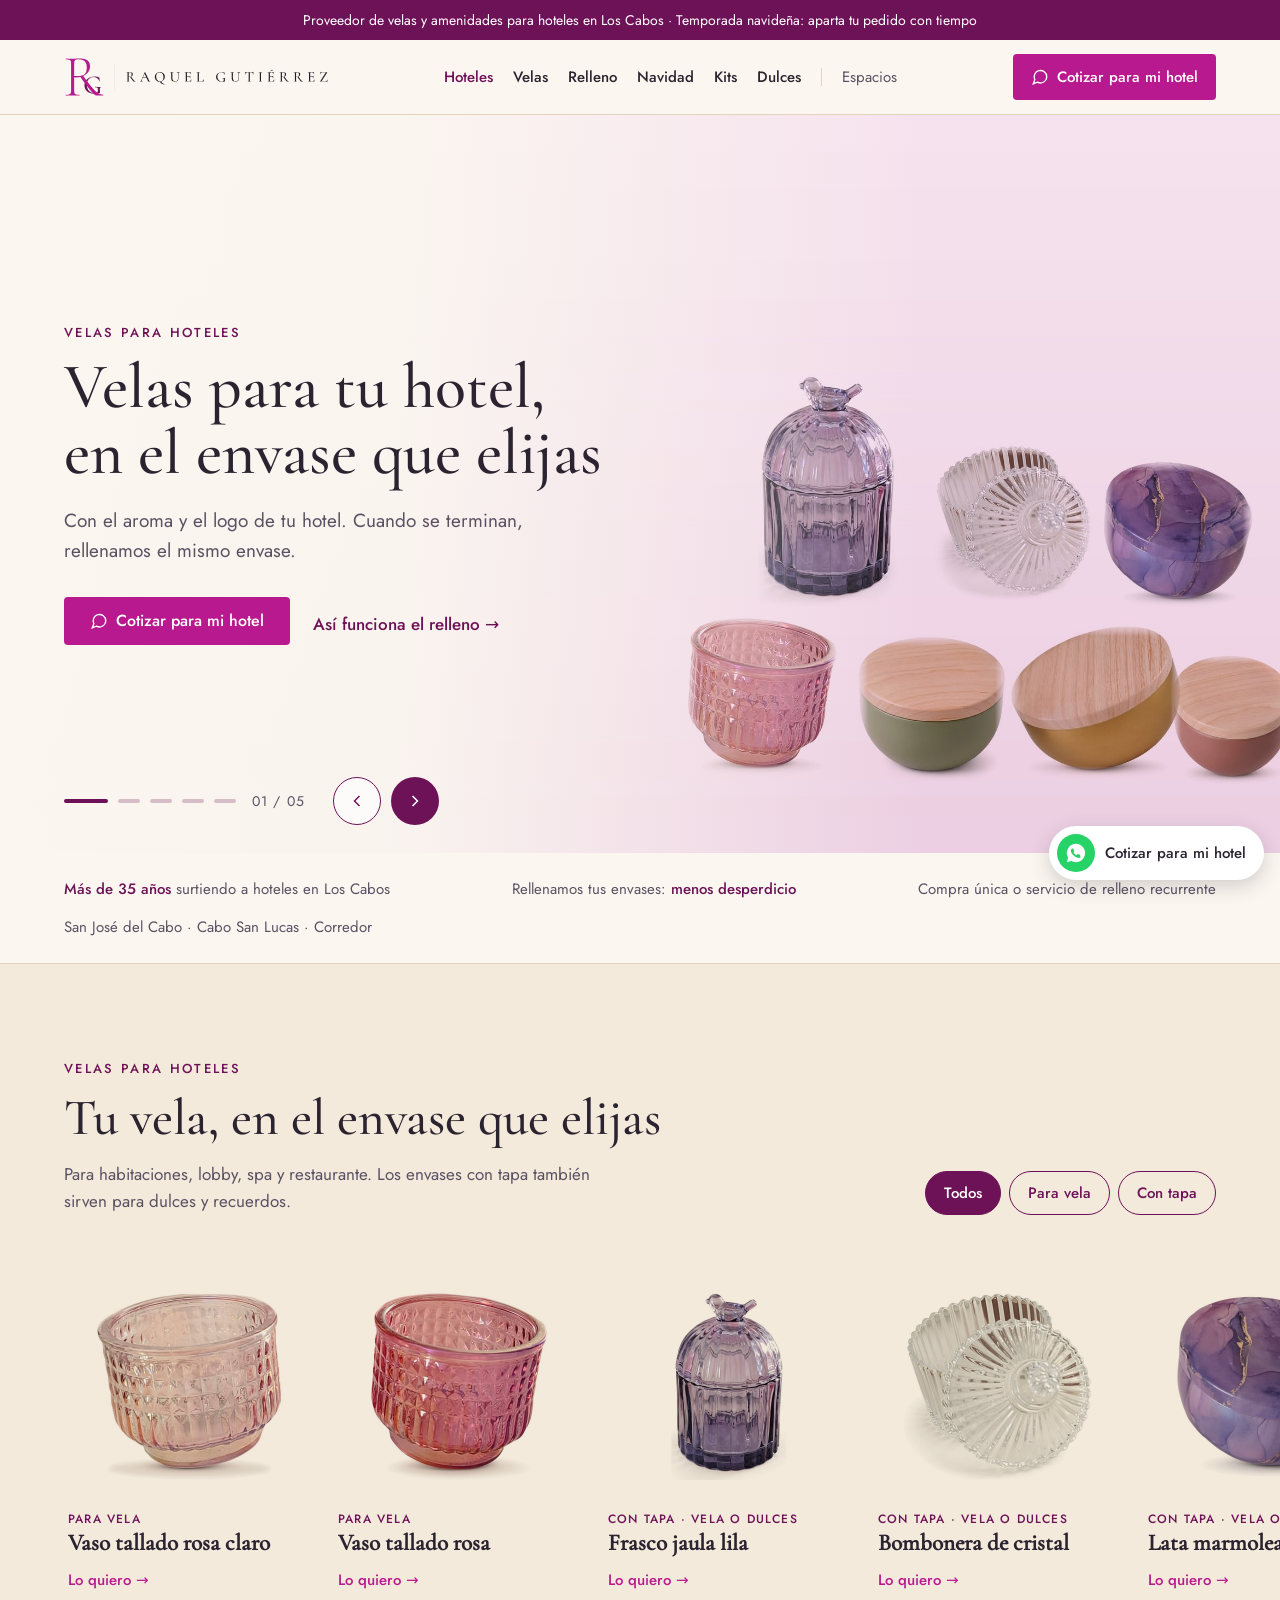
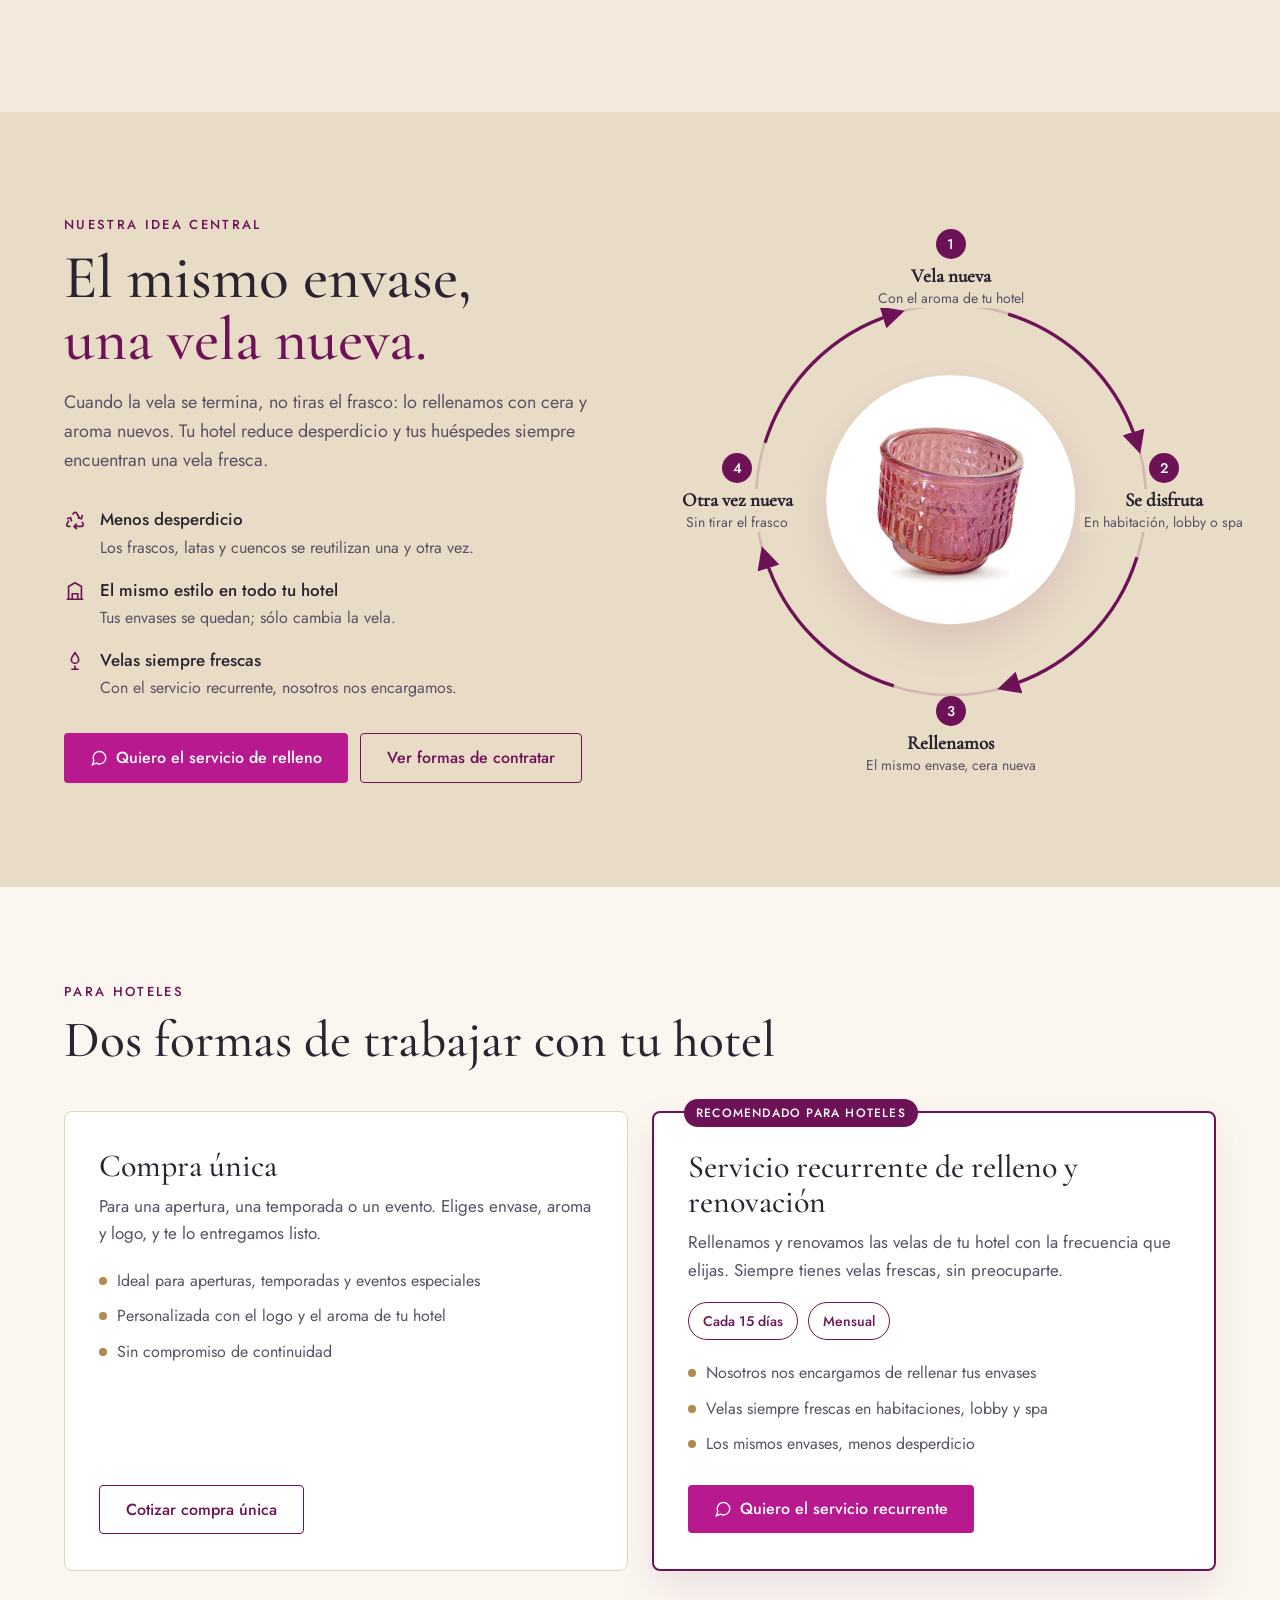
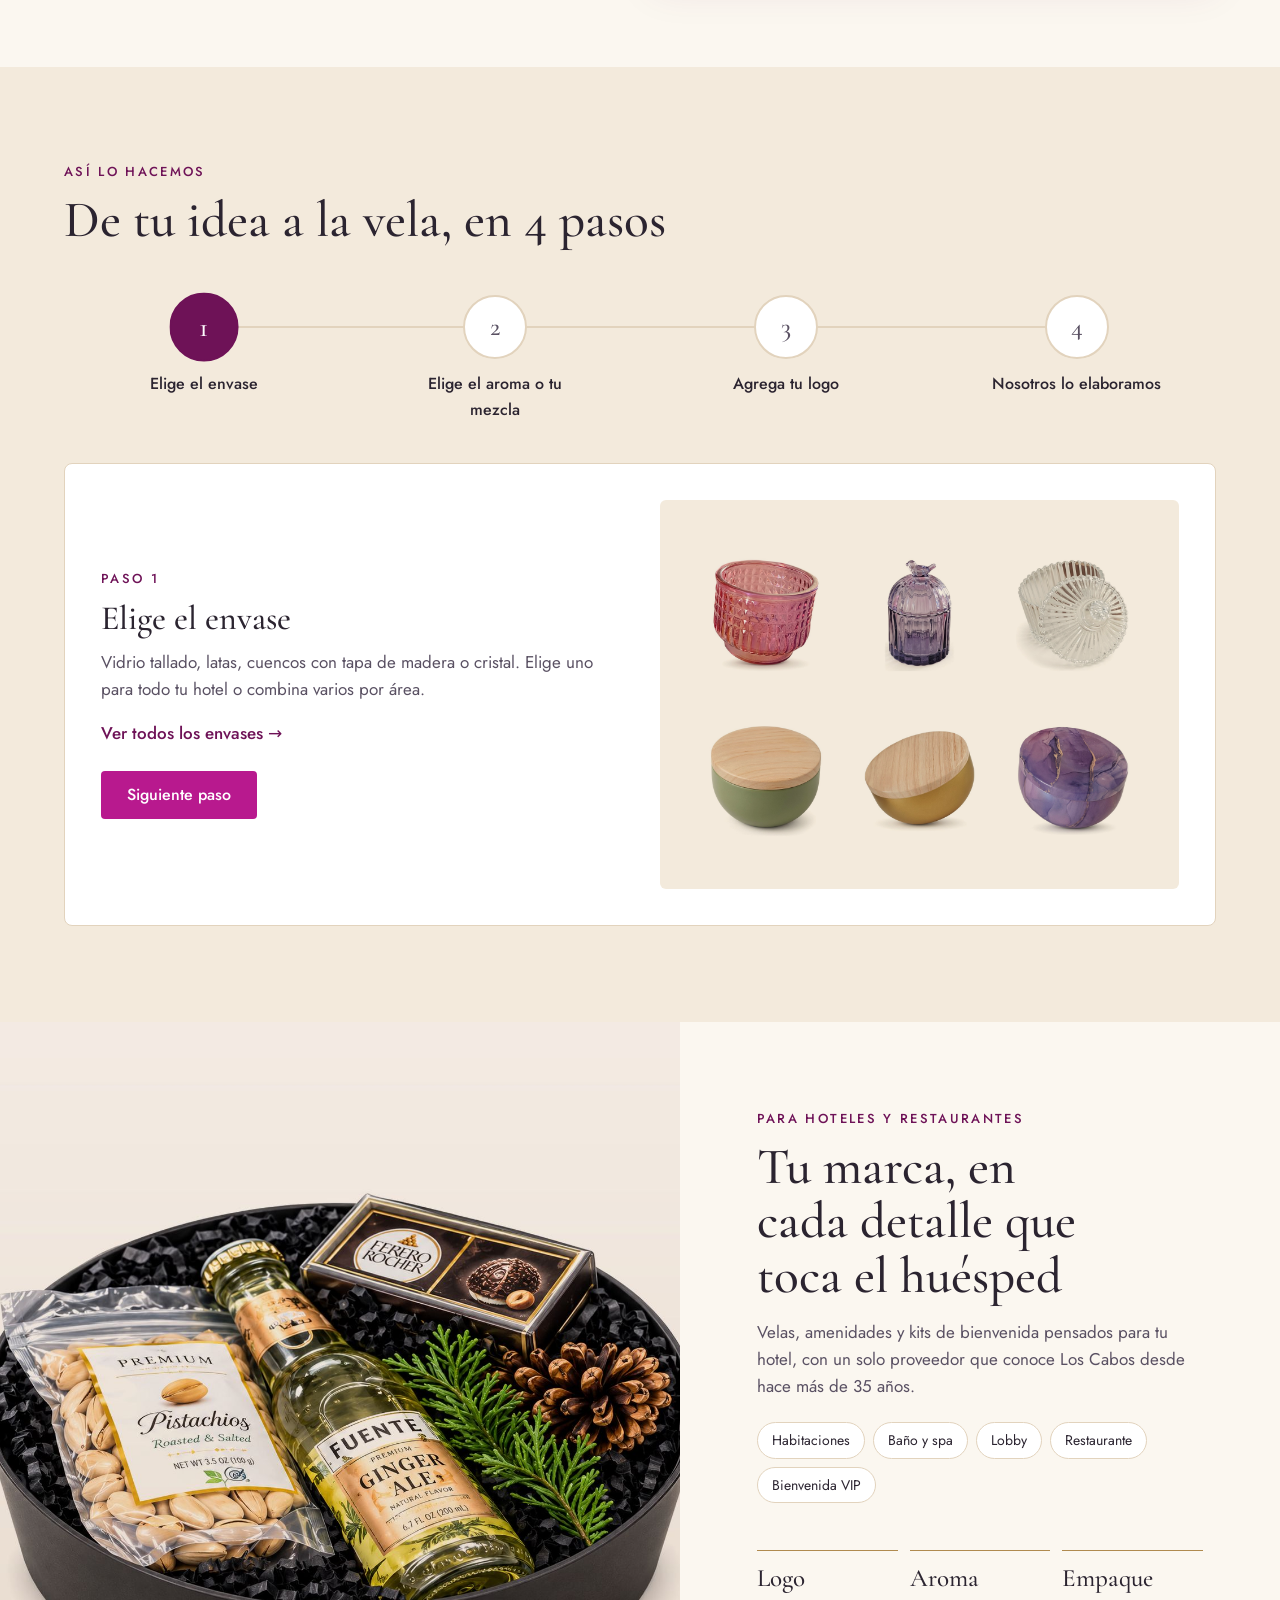
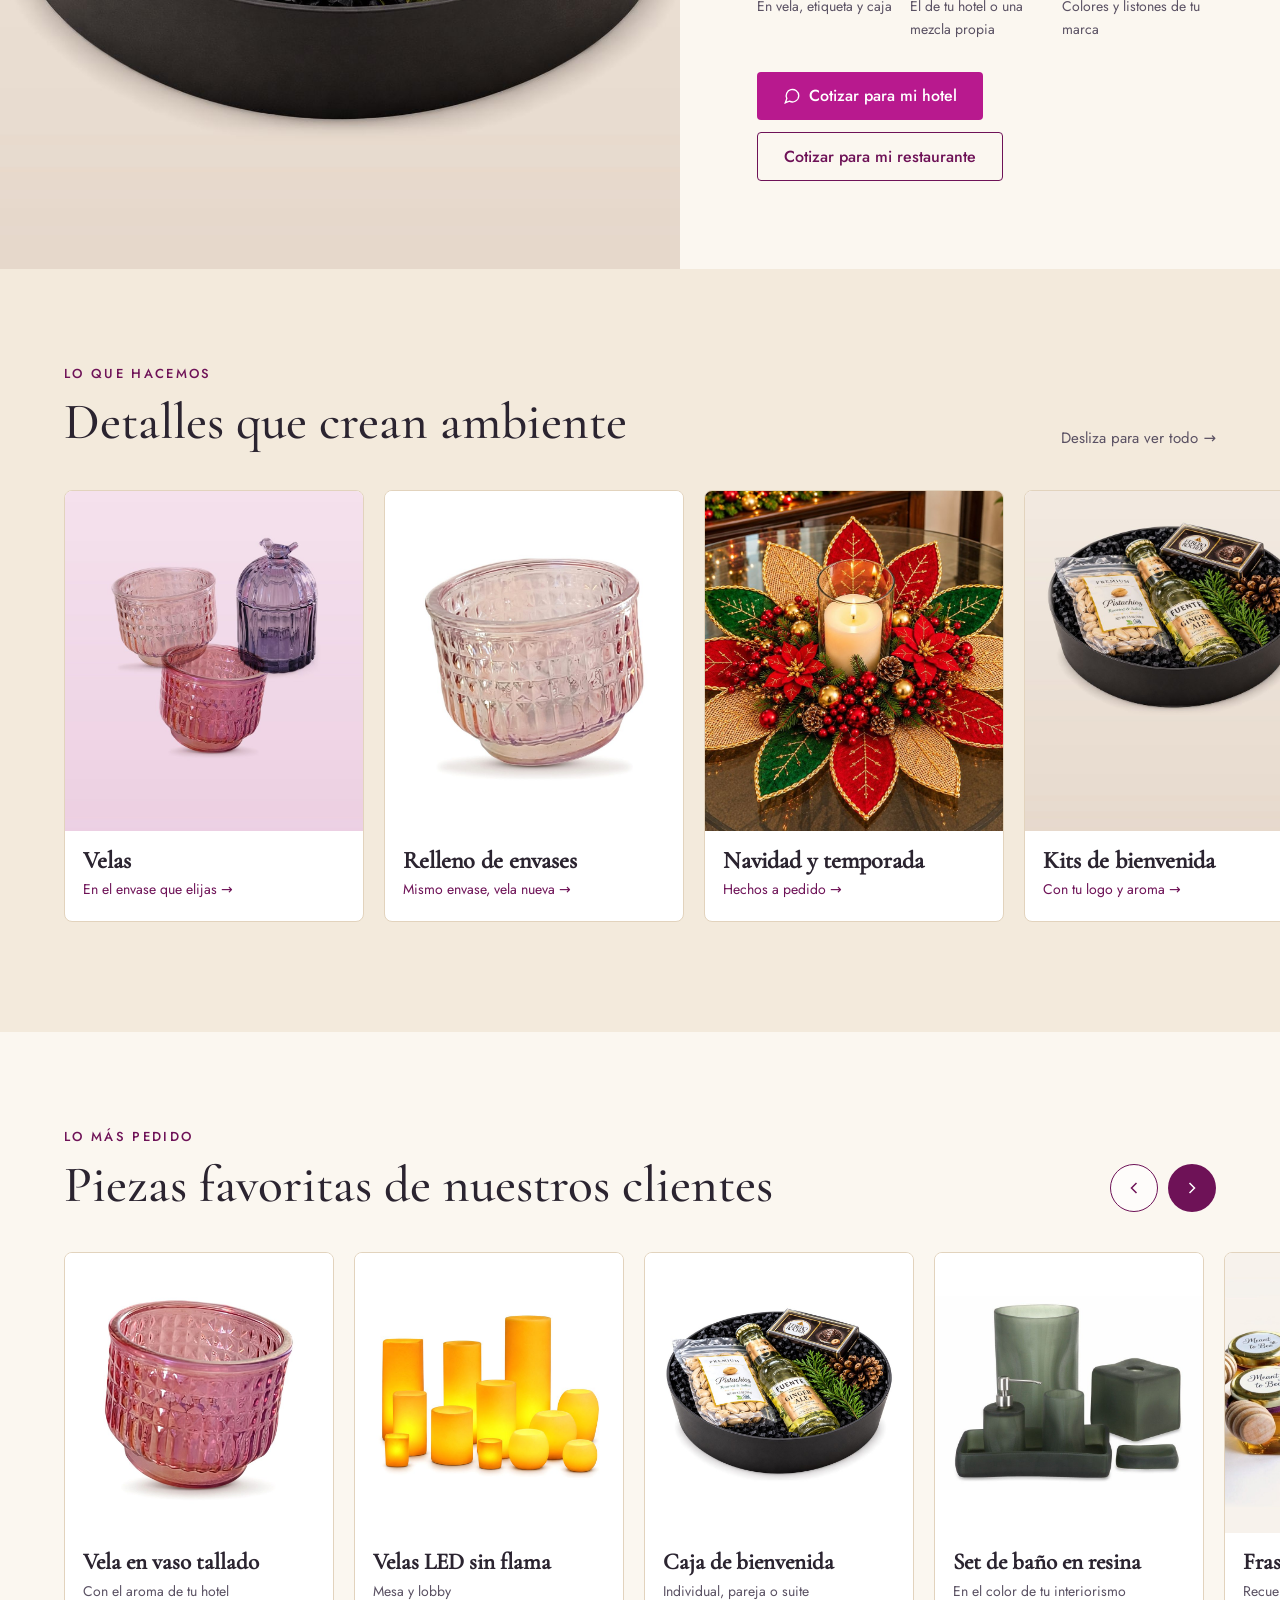
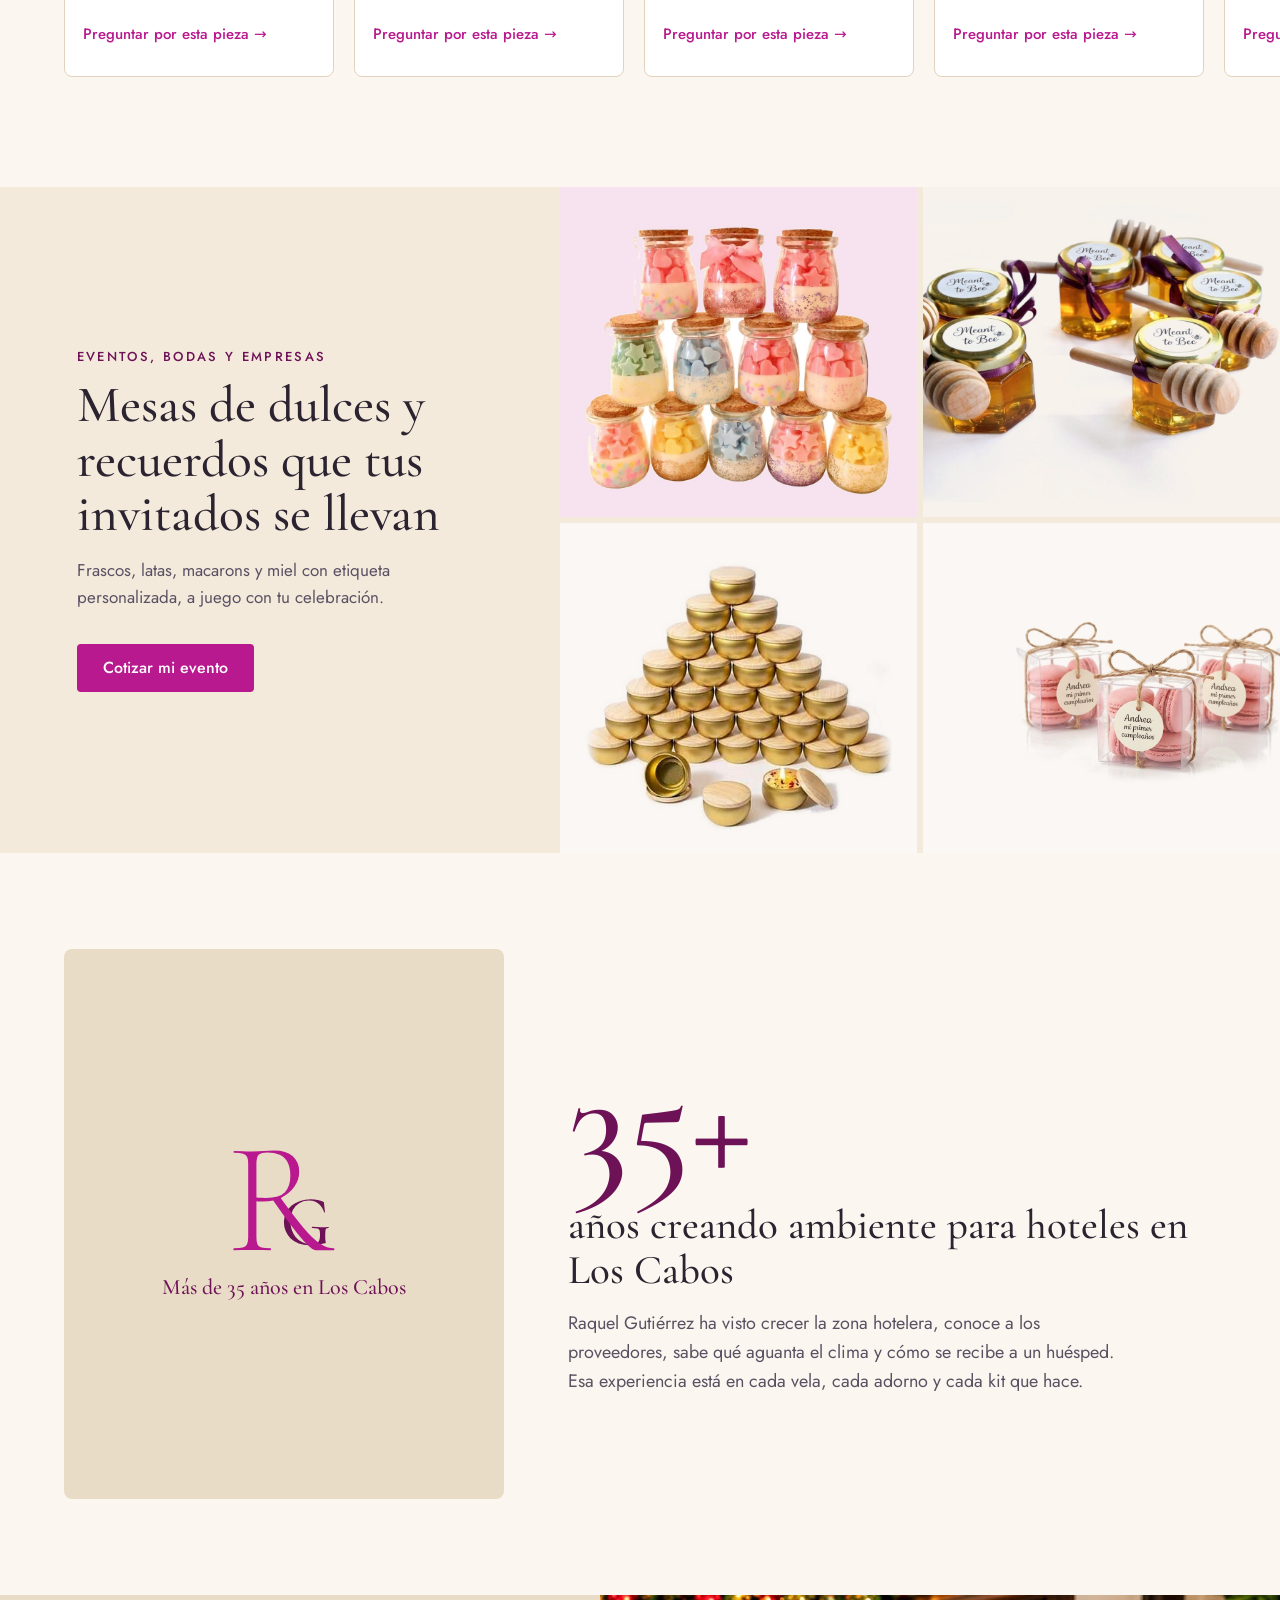
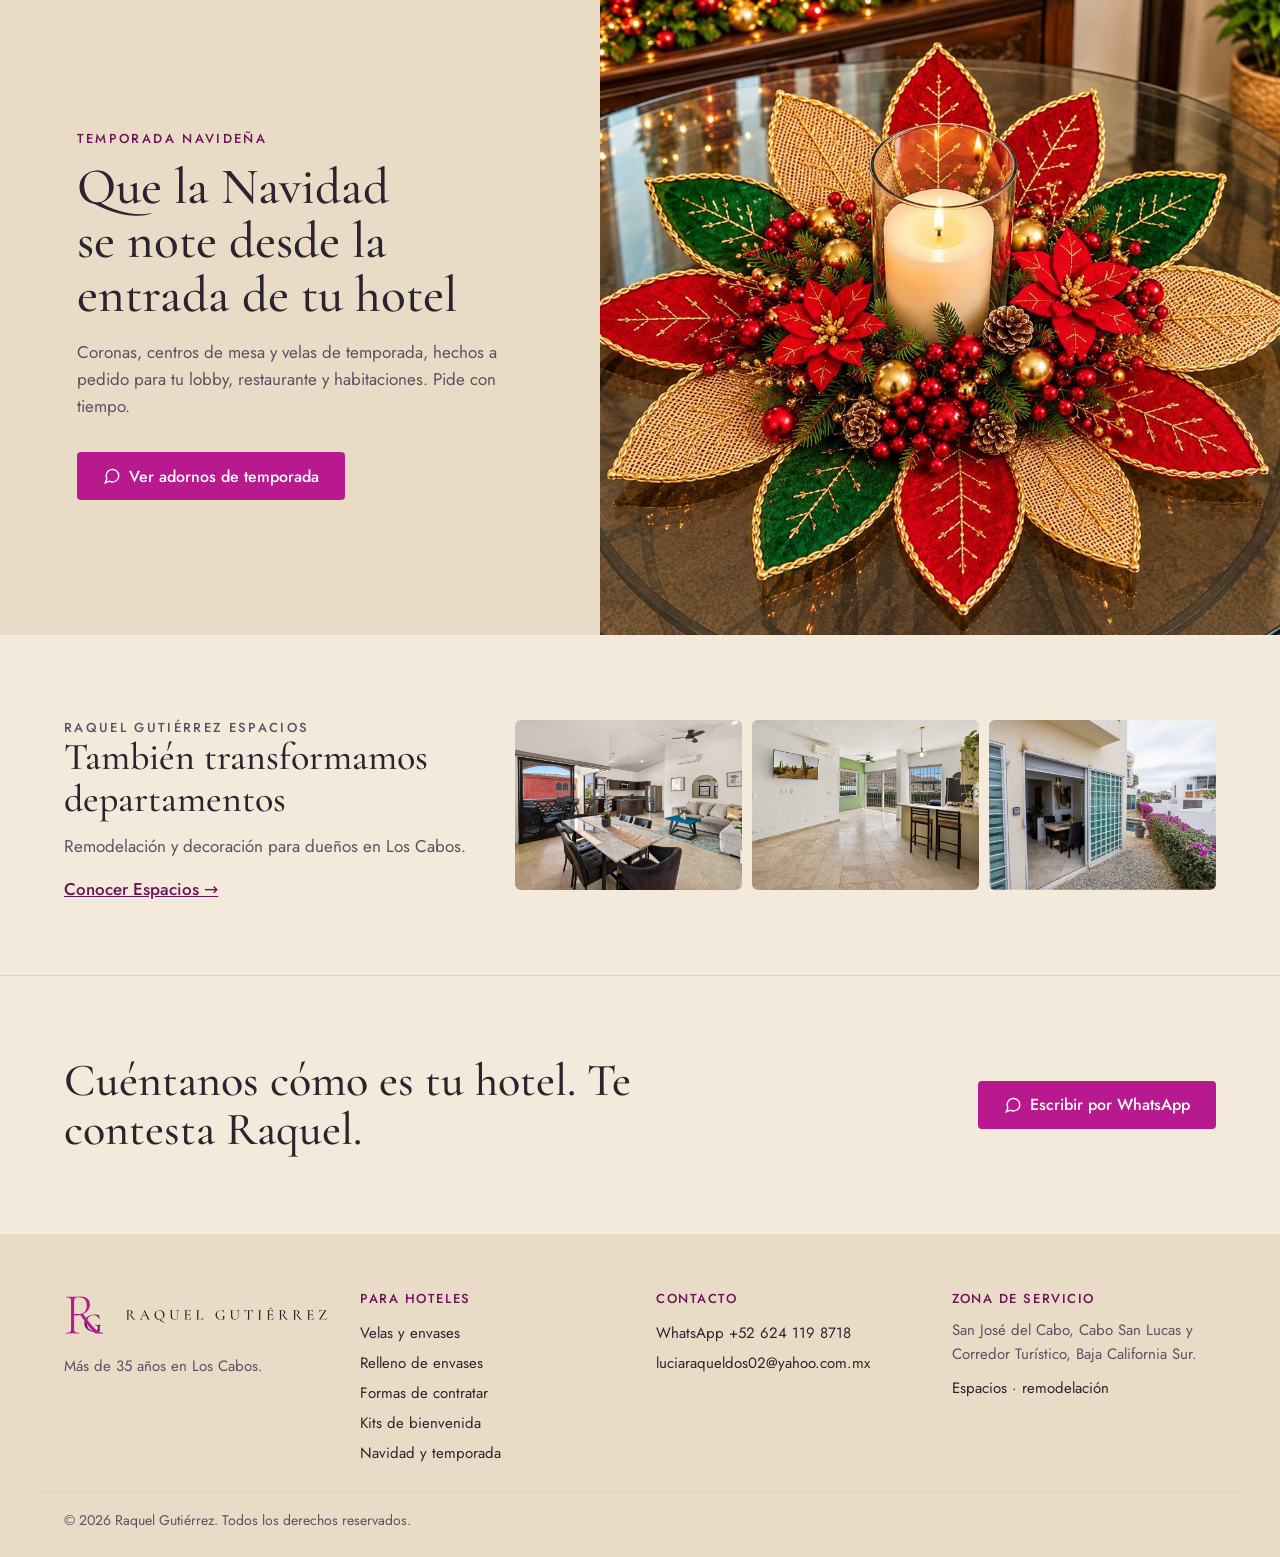
==== index.html @ 13993c06 "Cambiar el número de WhatsApp y teléfono a 624 119 8718 Co-Authored-By: Claude Opus 5.5 <noreply@ant" ====
<!DOCTYPE html>
<html lang="es">
<head>
<meta charset="utf-8">
<meta name="viewport" content="width=device-width, initial-scale=1">
<meta name="robots" content="index, follow">
<title>Raquel Gutiérrez · Detalles y renovación de espacios en Los Cabos</title>
<meta name="description" content="Celebramos momentos y transformamos espacios. Velas, decoración y amenidades para hoteles y restaurantes, y renovación de departamentos en Los Cabos. Más de 35 años.">
<link rel="canonical" href="https://raqueldecoracion.com/">
<meta property="og:type" content="website">
<meta property="og:locale" content="es_MX">
<meta property="og:site_name" content="Raquel Gutiérrez">
<meta property="og:title" content="Raquel Gutiérrez · Celebramos momentos. Transformamos espacios.">
<meta property="og:description" content="Detalles para hoteles, restaurantes y eventos, y renovación de espacios en Los Cabos. Más de 35 años.">
<meta property="og:url" content="https://raqueldecoracion.com/">
<meta property="og:image" content="https://raqueldecoracion.com/img/og-raquel-gutierrez.jpg">
<meta property="og:image:width" content="1200">
<meta property="og:image:height" content="630">
<meta property="og:image:alt" content="Logo de Raquel Gutiérrez · Proyectos, construcción y decoración">
<meta name="twitter:card" content="summary_large_image">
<meta name="twitter:title" content="Raquel Gutiérrez · Celebramos momentos. Transformamos espacios.">
<meta name="twitter:description" content="Detalles para hoteles, restaurantes y eventos, y renovación de espacios en Los Cabos. Más de 35 años.">
<meta name="twitter:image" content="https://raqueldecoracion.com/img/og-raquel-gutierrez.jpg">
<meta name="theme-color" content="#6E1257">
<link rel="icon" type="image/svg+xml" href="marca-rg/logos/svg/rg-icono-fucsia.svg">
<link rel="apple-touch-icon" href="marca-rg/logos/png/rg-icono-fucsia-180.png">
<link rel="stylesheet" href="marca-rg/brand.css">
<script>(function(){try{var t=new URLSearchParams(location.search).get("tema");if(t==="rosa"||t==="crema")document.documentElement.setAttribute("data-tema",t);}catch(e){}})();</script>
<style>
/* ===== Temas claros: A crema (por defecto) · B rosa palo ===== */
:root,:root[data-tema="crema"]{
  --f1:#FBF7F0;   /* fondo base */
  --f2:#F3EADC;   /* banda alterna */
  --f3:#E9DCC7;   /* banda profunda, pie */
  --tarjeta:#FFFFFF;
  --linea:#E2D3BD;
  --t1:#2B2430;   /* texto principal */
  --t2:#5A5163;   /* texto secundario */
  --acento:#6E1257; /* ciruela del logo: etiquetas y títulos de acento */
  --boton:#B8198E; --boton-hover:#9C1479;
  --oro:#B08A4E;  /* sólo líneas y números grandes */
  --scrim:251,247,240;
}
:root[data-tema="rosa"]{
  --f1:#FBF3F2;
  --f2:#F4E2DF;
  --f3:#EBCFCB;
  --tarjeta:#FFFFFF;
  --linea:#E6CBC6;
  --t1:#2E2430;
  --t2:#5E5060;
  --acento:#6E1257;
  --boton:#B8198E; --boton-hover:#9C1479;
  --oro:#B4876A;
  --scrim:251,243,242;
}

*,*::before,*::after{box-sizing:border-box}
html{scroll-behavior:smooth}
body{margin:0;background:var(--f1);color:var(--t1);font:400 17px/1.6 var(--rg-font-sans);-webkit-font-smoothing:antialiased}
img{max-width:100%;height:auto;display:block}
a{color:inherit}
.sr{position:absolute;width:1px;height:1px;padding:0;margin:-1px;overflow:hidden;clip:rect(0,0,0,0);white-space:nowrap;border:0}
.wrap{max-width:1200px;margin:0 auto;padding:0 24px}
.over{margin:0 0 12px;font:500 13px/1.4 var(--rg-font-sans);letter-spacing:.18em;text-transform:uppercase;color:var(--acento)}
.h2{margin:0;font:500 clamp(34px,4vw,54px)/1.06 var(--rg-font-display);color:var(--t1);text-wrap:balance}
.cuerpo{margin:16px 0 0;color:var(--t2);max-width:560px}
.btn{display:inline-flex;align-items:center;gap:8px;min-height:48px;padding:14px 26px;border-radius:4px;font:500 16px/1.2 var(--rg-font-sans);text-decoration:none;transition:background .2s,color .2s,border-color .2s;cursor:pointer}
.btn svg{flex:none}
.btn--fucsia{background:var(--boton);color:#fff;border:0}.btn--fucsia:hover{background:var(--boton-hover)}
.btn--linea{border:1.5px solid var(--acento);color:var(--acento);background:transparent}.btn--linea:hover{background:var(--acento);color:#fff}
.link{font-weight:500;color:var(--acento);text-decoration:none}.link:hover{text-decoration:underline}
.btns{display:flex;flex-wrap:wrap;gap:12px;margin-top:32px}
.sec{padding:96px 0}
.sec--f2{background:var(--f2)}
.sec--f3{background:var(--f3)}
.sec__head{display:flex;flex-wrap:wrap;justify-content:space-between;align-items:flex-end;gap:16px}

/* Barra y encabezado */
.barra{background:var(--acento);color:#fff;font-size:14px;text-align:center;padding:9px 16px}
.hd{position:sticky;top:0;z-index:30;background:rgba(var(--scrim),.94);backdrop-filter:blur(8px);-webkit-backdrop-filter:blur(8px);border-bottom:1px solid var(--linea)}
.hd__in{display:flex;align-items:center;justify-content:space-between;gap:20px;padding-top:14px;padding-bottom:14px}
.hd__logo img{height:40px;width:auto}
.hd__nav{display:flex;align-items:center;gap:6px 20px;font-size:15px;font-weight:500;white-space:nowrap}
.hd__nav a{color:var(--t1);text-decoration:none;padding:6px 0;border-bottom:1.5px solid transparent}
.hd__nav a:hover{border-bottom-color:var(--boton)}
.hd__nav a.hot{color:var(--acento)}
.hd__nav .sep{width:1px;height:18px;background:var(--linea)}
.hd__nav .secu{color:var(--t2);font-weight:400}
.hd__wa{white-space:nowrap;background:var(--boton);color:#fff;text-decoration:none;font-weight:500;font-size:15px;padding:11px 18px;min-height:44px;display:inline-flex;align-items:center;gap:8px;border-radius:4px}
.hd__burger{display:none;width:48px;height:48px;border:0;background:transparent;color:var(--t1);cursor:pointer;align-items:center;justify-content:center}
.menu{position:fixed;inset:0;z-index:60;background:var(--f1);padding:20px 24px 32px;display:flex;flex-direction:column;transform:translateX(100%);transition:transform .3s ease;visibility:hidden}
.menu.is-open{transform:none;visibility:visible}
.menu__top{display:flex;align-items:center;justify-content:space-between}
.menu__top img{height:40px;width:auto}
.menu__close{width:48px;height:48px;border:0;background:transparent;color:var(--t1);font-size:34px;cursor:pointer}
.menu nav{display:flex;flex-direction:column;margin:28px 0 auto}
.menu nav a{color:var(--t1);text-decoration:none;font:500 28px/1.2 var(--rg-font-display);padding:12px 0;border-bottom:1px solid var(--linea)}
.menu nav a.secu{font-size:21px;color:var(--t2)}

/* Portada deslizante clara */
.hero{position:relative;height:clamp(560px,82vh,780px);background:var(--f2);overflow:hidden}
.slide{position:absolute;inset:0;opacity:0;visibility:hidden;transition:opacity .9s ease,visibility 0s linear .9s}
.slide.is-on{opacity:1;visibility:visible;transition:opacity .9s ease}
.slide img{position:absolute;inset:0;width:100%;height:100%;object-fit:cover}
.slide::after{content:"";position:absolute;inset:0;background:linear-gradient(90deg,rgba(var(--scrim),.97) 0%,rgba(var(--scrim),.9) 32%,rgba(var(--scrim),.35) 56%,rgba(var(--scrim),0) 72%)}
.slide__txt{position:absolute;inset:0;z-index:2;display:flex;align-items:center}
.slide__txt > .wrap{width:100%}
.slide__box{max-width:600px}
.slide h1,.slide h2{margin:0;font:500 clamp(40px,5vw,70px)/1.03 var(--rg-font-display);color:var(--t1);text-wrap:balance}
.slide p.sub{margin:20px 0 0;font-size:19px;color:var(--t2);max-width:480px}
.slide .btn{margin-top:30px}
.hero__ctl{position:absolute;left:0;right:0;bottom:28px;z-index:5}
.hero__ctl .wrap{display:flex;align-items:center;gap:28px}
.dots{display:flex;align-items:center;gap:10px}
.dot{height:4px;width:22px;border:0;padding:0;border-radius:2px;background:rgba(110,18,87,.25);cursor:pointer;transition:width .3s,background .3s}
.dot[aria-current="true"]{width:44px;background:var(--acento)}
.count{margin-left:6px;font-size:14px;letter-spacing:.08em;color:var(--t2)}
.arrows{display:flex;gap:10px}
.arrow{width:48px;height:48px;border-radius:50%;border:1px solid var(--acento);background:rgba(255,255,255,.7);color:var(--acento);cursor:pointer;display:flex;align-items:center;justify-content:center}
.arrow:hover{background:var(--acento);color:#fff}
.arrow--lleno{background:var(--acento);color:#fff;border:0}

/* Franja */
.franja{background:var(--f1);border-bottom:1px solid var(--linea)}
.franja .wrap{display:flex;flex-wrap:wrap;justify-content:space-between;gap:14px 32px;padding-top:24px;padding-bottom:24px;font-size:15px;color:var(--t2)}
.franja b{font-weight:500;color:var(--acento)}

/* Rieles */
.riel{margin-top:40px;display:grid;grid-auto-flow:column;gap:20px;overflow-x:auto;scroll-snap-type:x mandatory;scroll-padding:0 max(24px,calc((100% - 1152px)/2));padding:0 max(24px,calc((100% - 1152px)/2)) 14px;scrollbar-width:thin;scrollbar-color:var(--linea) transparent}
.riel--env{grid-auto-columns:min(250px,64vw)}
.riel--cat{grid-auto-columns:min(300px,74vw)}
.riel--prod{grid-auto-columns:min(270px,70vw)}

/* Envases */
.env{scroll-snap-align:start;display:flex;flex-direction:column}
.env[hidden]{display:none}
.env img{width:100%;aspect-ratio:1/1;object-fit:contain;mix-blend-mode:multiply;transition:transform .5s ease}
.env:hover img{transform:translateY(-6px)}
.env__txt{padding:6px 4px 0;display:flex;flex-direction:column;gap:2px}
.env__tag{font:500 12px/1.4 var(--rg-font-sans);letter-spacing:.1em;text-transform:uppercase;color:var(--acento)}
.env__txt b{font:600 23px/1.15 var(--rg-font-display)}
.env__txt a{color:var(--boton);font-weight:500;font-size:15px;text-decoration:none;min-height:44px;display:inline-flex;align-items:center}
.chips{display:flex;flex-wrap:wrap;gap:8px}
.chip{font:500 15px/1 var(--rg-font-sans);min-height:44px;padding:10px 18px;border-radius:999px;border:1px solid var(--acento);background:transparent;color:var(--acento);cursor:pointer}
.chip[aria-pressed="true"]{background:var(--acento);color:#fff}

/* Reciclaje y relleno */
.relleno{background:var(--f3);position:relative;overflow:hidden}
.relleno .wrap{display:grid;grid-template-columns:minmax(0,1.05fr) minmax(0,1fr);gap:64px;align-items:center;padding-top:104px;padding-bottom:104px}
.relleno h2{margin:0;font:500 clamp(40px,4.8vw,66px)/1.02 var(--rg-font-display);color:var(--t1);text-wrap:balance}
.relleno h2 em{font-style:normal;color:var(--acento)}
.ciclo{position:relative;width:100%;max-width:520px;aspect-ratio:1/1;margin:0 auto}
.ciclo svg.anillo{position:absolute;inset:0;width:100%;height:100%}
.ciclo__centro{position:absolute;left:50%;top:50%;width:48%;transform:translate(-50%,-50%);border-radius:50%;background:var(--tarjeta);box-shadow:0 18px 40px rgba(110,18,87,.12);aspect-ratio:1/1;display:flex;align-items:center;justify-content:center;overflow:hidden}
.ciclo__centro img{width:84%;height:84%;object-fit:contain}
.ciclo__paso{position:absolute;width:42%;text-align:center;font-size:14px;line-height:1.35;color:var(--t2)}
.ciclo__paso small{font-size:inherit;background:var(--f3);padding:0 4px}
.ciclo__paso b{display:table;margin-left:auto;margin-right:auto;padding:0 6px;background:var(--f3);font:600 19px/1.15 var(--rg-font-display);color:var(--t1);margin-bottom:2px}
.ciclo__paso i{font-style:normal;display:inline-flex;align-items:center;justify-content:center;width:30px;height:30px;border-radius:50%;background:var(--acento);color:#fff;font:500 14px/1 var(--rg-font-sans);margin-bottom:6px}
.ciclo__paso--n{left:29%;top:-2%}.ciclo__paso--e{right:-12%;top:41%}.ciclo__paso--s{left:29%;bottom:-3%}.ciclo__paso--o{left:-12%;top:41%}
.beneficios{list-style:none;margin:32px 0 0;padding:0;display:grid;gap:16px}
.beneficios li{display:flex;gap:14px;align-items:flex-start}
.beneficios svg{flex:none;margin-top:3px;color:var(--acento)}
.beneficios b{display:block;font-weight:500}
.beneficios span{color:var(--t2);font-size:16px}

/* Modalidades */
.modos{display:grid;grid-template-columns:repeat(2,minmax(0,1fr));gap:24px;margin-top:44px}
.modo{background:var(--tarjeta);border:1px solid var(--linea);border-radius:8px;padding:36px 34px;display:flex;flex-direction:column;position:relative}
.modo--rec{border:2px solid var(--acento);box-shadow:0 18px 40px rgba(110,18,87,.10)}
.modo__badge{position:absolute;top:-14px;left:30px;background:var(--acento);color:#fff;font:500 12px/1 var(--rg-font-sans);letter-spacing:.1em;text-transform:uppercase;padding:8px 12px;border-radius:999px}
.modo h3{margin:0;font:500 32px/1.1 var(--rg-font-display)}
.modo p.cuerpo{margin-top:10px}
.modo ul{list-style:none;margin:20px 0 28px;padding:0;display:grid;gap:10px;flex:1;align-content:start}
.modo li{display:flex;gap:10px;color:var(--t2);font-size:16px}
.modo li::before{content:"";flex:none;width:8px;height:8px;margin-top:9px;border-radius:50%;background:var(--oro)}
.modo .btn{align-self:flex-start}
.frecuencias{display:flex;gap:10px;flex-wrap:wrap;margin-top:18px}
.frecuencias span{border:1px solid var(--acento);color:var(--acento);border-radius:999px;padding:7px 14px;font-size:14px;font-weight:500}

/* Proceso interactivo */
.proceso__linea{position:relative;display:grid;grid-template-columns:repeat(4,minmax(0,1fr));gap:12px;margin-top:48px}
.proceso__linea::before{content:"";position:absolute;left:12.5%;right:12.5%;top:31px;height:2px;background:var(--linea)}
.proceso__linea .barra-av{position:absolute;left:12.5%;top:31px;height:2px;background:var(--acento);transition:width .4s ease}
.paso{position:relative;z-index:1;display:flex;flex-direction:column;align-items:center;gap:12px;text-align:center;background:none;border:0;padding:0;cursor:pointer;font:inherit;color:var(--t2)}
.paso__num{font-variant-numeric:lining-nums;width:64px;height:64px;border-radius:50%;background:var(--tarjeta);border:2px solid var(--linea);display:flex;align-items:center;justify-content:center;font:500 26px/1 var(--rg-font-display);color:var(--t2);transition:all .3s}
.paso__nom{font-weight:500;font-size:16px;max-width:180px;color:var(--t1)}
.paso[aria-selected="true"] .paso__num{background:var(--acento);border-color:var(--acento);color:#fff;transform:scale(1.08)}
.paso.hecho .paso__num{border-color:var(--acento);color:var(--acento)}
.panel{margin-top:40px;background:var(--tarjeta);border:1px solid var(--linea);border-radius:8px;padding:36px;display:grid;grid-template-columns:minmax(0,1fr) minmax(0,1fr);gap:40px;align-items:center}
.panel[hidden]{display:none}
.panel h3{margin:0;font:500 34px/1.1 var(--rg-font-display)}
.panel .cuerpo{margin-top:12px}
.panel__img{background:var(--f2);border-radius:6px;aspect-ratio:4/3;display:flex;align-items:center;justify-content:center;overflow:hidden}
.panel__img img{width:100%;height:100%;object-fit:cover}
.panel__img img.contain{object-fit:contain;mix-blend-mode:multiply;padding:6%}
.mini-env{display:grid;grid-template-columns:repeat(3,minmax(0,1fr));gap:4px;width:100%;height:100%;padding:6%}
.mini-env img{object-fit:contain;mix-blend-mode:multiply}
.aromas{display:flex;flex-wrap:wrap;gap:8px;margin-top:20px;padding:0;list-style:none}
.aromas li{border:1px solid var(--linea);background:var(--f1);border-radius:999px;padding:7px 14px;font-size:14px}
.aromas li.mezcla{border-color:var(--acento);color:var(--acento);font-weight:500}
.nota{margin-top:18px;display:flex;gap:12px;align-items:flex-start;background:var(--f2);border-radius:6px;padding:14px 16px;font-size:15px;color:var(--t1)}
.nota svg{flex:none;color:var(--acento);margin-top:2px}
.panel__nav{display:flex;gap:10px;margin-top:24px}

/* Categorías claras */
.cat{scroll-snap-align:start;display:flex;flex-direction:column;text-decoration:none;color:var(--t1);background:var(--tarjeta);border-radius:8px;overflow:hidden;border:1px solid var(--linea)}
.cat img{width:100%;height:340px;object-fit:cover;transition:transform .6s ease}
.cat:hover img{transform:scale(1.03)}
.cat__txt{padding:16px 18px 20px}
.cat__txt b{display:block;font:600 24px/1.15 var(--rg-font-display)}
.cat__txt span{display:block;margin-top:4px;font-size:14px;color:var(--acento)}

/* Productos */
.prod{scroll-snap-align:start;background:var(--tarjeta);border-radius:8px;overflow:hidden;border:1px solid var(--linea);display:flex;flex-direction:column}
.prod img{width:100%;height:280px;object-fit:contain;background:#fff}
.prod img.cover{object-fit:cover}
.prod__txt{padding:16px 18px 20px;display:flex;flex-direction:column;flex:1}
.prod__txt b{font:600 23px/1.15 var(--rg-font-display)}
.prod__txt span{margin:4px 0 10px;font-size:14px;color:var(--t2);flex:1}
.prod__txt a{color:var(--boton);font-weight:500;font-size:15px;text-decoration:none;min-height:44px;display:inline-flex;align-items:center}

/* Bloques partidos */
.split{display:flex;flex-wrap:wrap;min-height:640px}
.split--rev{flex-wrap:wrap-reverse}
.split__img{flex:1 1 540px;min-height:420px;position:relative}
.split__img > img{position:absolute;inset:0;width:100%;height:100%;object-fit:cover}
.split__txt{flex:1 1 460px;padding:88px clamp(24px,6vw,96px);display:flex;flex-direction:column;justify-content:center}
.pers{display:grid;grid-template-columns:repeat(3,minmax(0,1fr));gap:12px;margin-top:30px}
.pers div{border-top:1px solid var(--oro);padding-top:12px}
.pers b{display:block;font:500 25px/1.2 var(--rg-font-display);color:var(--t1)}
.pers span{display:block;margin-top:2px;font-size:14px;color:var(--t2)}
.areas{display:flex;flex-wrap:wrap;gap:8px;margin-top:22px;padding:0;list-style:none}
.areas li{background:var(--tarjeta);border:1px solid var(--linea);border-radius:999px;padding:6px 14px;font-size:14px;color:var(--t1)}
.mosaico{flex:1 1 600px;display:grid;grid-template-columns:repeat(2,minmax(0,1fr));grid-auto-rows:330px;gap:6px}
.mosaico img{width:100%;height:100%;object-fit:cover}

/* Sobre Raquel */
.raquel .wrap{display:flex;flex-wrap:wrap;gap:64px;align-items:center;padding-top:96px;padding-bottom:96px}
.raquel__foto{flex:1 1 340px;max-width:440px;aspect-ratio:4/5;background:var(--f3);border-radius:8px;display:flex;flex-direction:column;align-items:center;justify-content:center;gap:18px;text-align:center;padding:32px}
.raquel__foto img{width:110px;height:auto}
.raquel__foto p{margin:0;font:500 22px/1.3 var(--rg-font-display);color:var(--acento)}
.raquel__txt{flex:1 1 440px;min-width:0}
.cifra{font-variant-numeric:lining-nums;margin:0;font:500 clamp(96px,12vw,160px)/.9 var(--rg-font-display);color:var(--acento)}
.raquel__txt h2{margin:12px 0 0;font:500 clamp(30px,3.2vw,44px)/1.1 var(--rg-font-display)}

/* Espacios */
.espacios .wrap{display:flex;flex-wrap:wrap;gap:40px;align-items:center;padding-top:72px;padding-bottom:72px}
.espacios__txt{flex:1 1 320px}
.espacios__txt h2{margin:0;font:500 clamp(28px,3vw,38px)/1.1 var(--rg-font-display)}
.espacios__txt p{margin:12px 0 0;color:var(--t2)}
.espacios__txt a{display:inline-block;margin-top:16px;color:var(--acento);font-weight:500}
.espacios__fotos{flex:2 1 520px;display:grid;grid-template-columns:repeat(3,minmax(0,1fr));gap:10px}
.espacios__fotos img{width:100%;aspect-ratio:4/3;object-fit:cover;border-radius:6px}

/* Cierre y pie */
.cierre{background:var(--f2);border-top:1px solid var(--linea)}
.cierre .wrap{display:flex;flex-wrap:wrap;align-items:center;justify-content:space-between;gap:28px;padding-top:80px;padding-bottom:80px}
.cierre h2{margin:0;max-width:680px;font:500 clamp(32px,3.6vw,50px)/1.06 var(--rg-font-display);color:var(--t1)}
.ft{background:var(--f3);color:var(--t2);font-size:15px}
.ft__grid{display:grid;grid-template-columns:repeat(auto-fit,minmax(220px,1fr));gap:32px;padding-top:56px;padding-bottom:24px}
.ft__grid img{height:50px;width:auto}
.ft h3{margin:0 0 10px;font:500 13px/1.4 var(--rg-font-sans);letter-spacing:.12em;text-transform:uppercase;color:var(--acento)}
.ft p{margin:0}
.ft a{color:var(--t1);text-decoration:none}.ft a:hover{text-decoration:underline}
.ft__links{line-height:2}
.ft__legal{border-top:1px solid var(--linea);padding-top:16px;padding-bottom:26px;font-size:14px}

/* WhatsApp flotante */
.wa-float{position:fixed;right:16px;bottom:20px;z-index:50;display:flex;align-items:center;gap:10px;background:#fff;color:var(--t1);text-decoration:none;font-weight:500;font-size:15px;padding:8px 18px 8px 8px;border-radius:999px;box-shadow:0 6px 20px rgba(46,36,48,.2);transition:opacity .3s,transform .3s}
.wa-float span.ic{width:38px;height:38px;border-radius:50%;background:#25D366;display:flex;align-items:center;justify-content:center}
.wa-float.is-hidden{opacity:0;transform:translateY(20px);pointer-events:none}

/* Selector de tono (sólo visible con ?tema= en la dirección) */
.tono{position:fixed;left:50%;transform:translateX(-50%);bottom:20px;z-index:55;display:none;align-items:center;gap:6px;background:#fff;border:1px solid var(--linea);border-radius:999px;padding:6px;box-shadow:0 6px 20px rgba(46,36,48,.18);font-size:14px}
.tono.is-on{display:flex}
.tono span{padding:0 8px;color:var(--t2)}
.tono button{white-space:nowrap;border:0;border-radius:999px;padding:8px 14px;min-height:40px;font:500 14px/1 var(--rg-font-sans);cursor:pointer;background:transparent;color:var(--t1);display:inline-flex;align-items:center;gap:8px}
.tono button i{width:16px;height:16px;border-radius:50%;border:1px solid rgba(0,0,0,.15)}
.tono button[aria-pressed="true"]{background:var(--acento);color:#fff}

:focus-visible{outline:2px solid var(--boton);outline-offset:3px}

@media (max-width:1180px){
  .hd__nav,.hd__wa{display:none}
  .hd__burger{display:inline-flex}
}
@media (max-width:900px){
  .relleno .wrap{grid-template-columns:1fr;gap:56px}
  .modos{grid-template-columns:1fr}
  .panel{grid-template-columns:1fr;gap:24px;padding:24px}
}
@media (max-width:720px){
  .hd__logo img{height:38px}
  .hero{height:clamp(560px,86vh,720px)}
  .slide::after{background:linear-gradient(180deg,rgba(var(--scrim),0) 0%,rgba(var(--scrim),.15) 30%,rgba(var(--scrim),.92) 58%,rgba(var(--scrim),.98) 100%)}
  .slide img{height:58%}
  .slide img[style]{object-position:86% 78%!important}
  .slide::after{background:linear-gradient(180deg,rgba(var(--scrim),0) 0%,rgba(var(--scrim),0) 40%,rgba(var(--scrim),.96) 56%,rgba(var(--scrim),1) 100%)}
  .slide__txt{align-items:flex-end;padding-bottom:84px}
  .slide p.sub{font-size:17px}
  .arrows{display:none}
  .sec{padding:72px 0}
  .split{min-height:0}
  .split__img{min-height:320px}
  .split__txt{padding:60px 24px}
  .mosaico{grid-auto-rows:170px}
  .pers{grid-template-columns:1fr}
  .raquel .wrap{gap:36px;padding-top:72px;padding-bottom:72px}
  .raquel__foto{flex-basis:auto;width:100%;aspect-ratio:16/10}
  .espacios__fotos{grid-template-columns:1fr 1fr}
  .espacios__fotos img:nth-child(3){display:none}
  .relleno .wrap{padding-top:72px;padding-bottom:80px}
  .ciclo{max-width:300px}
  .ciclo__paso small{display:none}
  .ciclo__paso{width:36%;font-size:12.5px}
  .ciclo__paso b{font-size:16px}
  .ciclo__paso--n{left:32%}.ciclo__paso--s{left:32%;bottom:-8%}
  .ciclo__paso--e{right:-14%;top:44%}.ciclo__paso--o{left:-14%;top:44%}
  .tono button{padding:8px 10px}
  .proceso__linea{grid-template-columns:repeat(4,minmax(0,1fr));gap:4px}
  .paso__num{width:52px;height:52px;font-size:22px}
  .proceso__linea::before,.proceso__linea .barra-av{top:25px}
  .paso__nom{font-size:13px}
  .wa-float .txt{display:none}
  .wa-float{padding:8px}
  .tono span{display:none}
  .tono{bottom:auto;top:92px}
}
@media (prefers-reduced-motion:reduce){
  html{scroll-behavior:auto}
  .slide,.slide.is-on,.cat img,.menu,.paso__num,.barra-av{transition:none}
}
</style>
<script type="application/ld+json">
{
  "@context": "https://schema.org",
  "@type": "LocalBusiness",
  "@id": "https://raqueldecoracion.com/#negocio",
  "name": "Raquel Gutiérrez",
  "description": "Proyectos, construcción y decoración en Los Cabos: detalles y amenidades para hoteles, restaurantes y eventos, y renovación de espacios. Más de 35 años.",
  "url": "https://raqueldecoracion.com/",
  "logo": "https://raqueldecoracion.com/marca-rg/logos/png/rg-icono-fucsia-512.png",
  "image": "https://raqueldecoracion.com/img/og-raquel-gutierrez.jpg",
  "telephone": "+52 624 119 8718",
  "address": {
    "@type": "PostalAddress",
    "addressLocality": "Los Cabos",
    "addressRegion": "Baja California Sur",
    "addressCountry": "MX"
  },
  "areaServed": {
    "@type": "Place",
    "name": "Los Cabos, Baja California Sur"
  }
}
</script>
</head>
<body>

<div class="barra">Proveedor de velas y amenidades para hoteles en Los Cabos · Temporada navideña: aparta tu pedido con tiempo</div>

<header class="hd">
  <div class="wrap hd__in">
    <a class="hd__logo" href="index.html" aria-label="Raquel Gutiérrez, inicio"><img src="marca-rg/logos/svg/rg-logo-header.svg" alt="Raquel Gutiérrez" width="265" height="40"></a>
    <nav class="hd__nav" aria-label="Principal">
      <a class="hot" href="#hoteles">Hoteles</a>
      <a href="#envases">Velas</a>
      <a href="#relleno">Relleno</a>
      <a href="#temporada">Navidad</a>
      <a href="detalles.html#rg-tabs">Kits</a>
      <a href="#dulces">Dulces</a>
      <span class="sep" aria-hidden="true"></span>
      <a class="secu" href="espacios.html">Espacios</a>
    </nav>
    <a class="hd__wa" data-wa="Hola Raquel, represento a un hotel en Los Cabos y me gustaría conocer su catálogo de velas y amenidades." href="https://wa.me/526241198718" target="_blank" rel="noopener"><svg width="18" height="18" viewBox="0 0 24 24" fill="none" stroke="currentColor" stroke-width="1.8" aria-hidden="true"><path d="M21 11.5a8.4 8.4 0 0 1-12.4 7.4L3 21l2.1-5.5A8.4 8.4 0 1 1 21 11.5z"/></svg>Cotizar para mi hotel</a>
    <button class="hd__burger" id="burger" aria-label="Abrir menú" aria-expanded="false" aria-controls="menu"><svg width="26" height="26" viewBox="0 0 24 24" fill="none" stroke="currentColor" stroke-width="1.8" aria-hidden="true"><path d="M4 7h16M4 12h16M4 17h16"/></svg></button>
  </div>
</header>

<div class="menu" id="menu" role="dialog" aria-modal="true" aria-label="Menú">
  <div class="menu__top"><img src="marca-rg/logos/svg/rg-logo-header.svg" alt="Raquel Gutiérrez"><button class="menu__close" id="menu-close" aria-label="Cerrar menú">×</button></div>
  <nav aria-label="Menú móvil">
    <a href="#hoteles">Para hoteles</a>
    <a href="#envases">Velas y envases</a>
    <a href="#relleno">Relleno de envases</a>
    <a href="#modalidades">Formas de contratar</a>
    <a href="#temporada">Navidad y temporada</a>
    <a href="detalles.html#rg-tabs">Kits de bienvenida</a>
    <a href="#dulces">Mesas de dulces</a>
    <a class="secu" href="espacios.html">Espacios · remodelación</a>
  </nav>
  <a class="btn btn--fucsia" data-wa="Hola Raquel, represento a un hotel en Los Cabos y me gustaría conocer su catálogo de velas y amenidades." href="https://wa.me/526241198718" target="_blank" rel="noopener" style="justify-content:center"><svg width="18" height="18" viewBox="0 0 24 24" fill="none" stroke="currentColor" stroke-width="1.8" aria-hidden="true"><path d="M21 11.5a8.4 8.4 0 0 1-12.4 7.4L3 21l2.1-5.5A8.4 8.4 0 1 1 21 11.5z"/></svg>Cotizar para mi hotel</a>
</div>

<h1 class="sr">Raquel Gutiérrez: velas, relleno de envases, amenidades, kits de bienvenida y decoración navideña para hoteles en Los Cabos. Más de 35 años.</h1>

<section class="hero" id="hero" aria-roledescription="carrusel" aria-label="Lo que hacemos para hoteles">
  <div class="slide is-on" data-wa-ctx="Hola Raquel, represento a un hotel en Los Cabos y me gustaría conocer sus velas y envases." data-wa-label="Cotizar para mi hotel">
    <img src="img/envases/portada-envases.jpg" alt="Envases para velas: vidrio tallado rosa, frasco jaula lila, bombonera de cristal, lata marmoleada y cuencos con tapa de madera" width="2400" height="1350" style="object-position:78% 60%">
    <div class="slide__txt"><div class="wrap"><div class="slide__box">
      <p class="over">Velas para hoteles</p>
      <h2>Velas para tu hotel, en el envase que elijas</h2>
      <p class="sub">Con el aroma y el logo de tu hotel. Cuando se terminan, rellenamos el mismo envase.</p>
      <a class="btn btn--fucsia" data-wa="Hola Raquel, represento a un hotel en Los Cabos y me gustaría conocer sus velas y envases." href="https://wa.me/526241198718" target="_blank" rel="noopener"><svg width="18" height="18" viewBox="0 0 24 24" fill="none" stroke="currentColor" stroke-width="1.8" aria-hidden="true"><path d="M21 11.5a8.4 8.4 0 0 1-12.4 7.4L3 21l2.1-5.5A8.4 8.4 0 1 1 21 11.5z"/></svg>Cotizar para mi hotel</a>
      <a class="link" href="#relleno" style="display:inline-block;margin:18px 0 0 18px">Así funciona el relleno →</a>
    </div></div></div>
  </div>
  <div class="slide" aria-hidden="true" data-wa-ctx="Hola Raquel, me interesan las velas LED sin flama para mi hotel. ¿Me pueden dar información?" data-wa-label="Velas LED">
    <img src="img/portada-velas-led.jpg" alt="Velas LED sin flama en varias alturas, encendidas" width="2400" height="1350" loading="lazy" style="object-position:80% 55%">
    <div class="slide__txt"><div class="wrap"><div class="slide__box">
      <p class="over">Velas LED sin flama</p>
      <h2>La luz de una vela, sin fuego</h2>
      <p class="sub">Para lobby, restaurante y habitaciones de tu hotel donde no se permite flama.</p>
      <a class="btn btn--fucsia" data-wa="Hola Raquel, me interesan las velas LED sin flama para mi hotel. ¿Me pueden dar información?" href="https://wa.me/526241198718" target="_blank" rel="noopener" tabindex="-1"><svg width="18" height="18" viewBox="0 0 24 24" fill="none" stroke="currentColor" stroke-width="1.8" aria-hidden="true"><path d="M21 11.5a8.4 8.4 0 0 1-12.4 7.4L3 21l2.1-5.5A8.4 8.4 0 1 1 21 11.5z"/></svg>Cotizar velas LED</a>
    </div></div></div>
  </div>
  <div class="slide" aria-hidden="true" data-wa-ctx="Hola Raquel, me gustaría cotizar kits de bienvenida para los huéspedes de mi hotel." data-wa-label="Cotizar kits">
    <img src="img/portada-kit-navidad.jpg" alt="Caja de bienvenida navideña con esfera personalizada, galleta y botella" width="2400" height="1350" loading="lazy" style="object-position:80% 50%">
    <div class="slide__txt"><div class="wrap"><div class="slide__box">
      <p class="over">Kits de bienvenida</p>
      <h2>Una bienvenida que tu huésped se lleva a casa</h2>
      <p class="sub">Armados con el logo, el aroma y el empaque de tu hotel.</p>
      <a class="btn btn--fucsia" data-wa="Hola Raquel, me gustaría cotizar kits de bienvenida para los huéspedes de mi hotel." href="https://wa.me/526241198718" target="_blank" rel="noopener" tabindex="-1"><svg width="18" height="18" viewBox="0 0 24 24" fill="none" stroke="currentColor" stroke-width="1.8" aria-hidden="true"><path d="M21 11.5a8.4 8.4 0 0 1-12.4 7.4L3 21l2.1-5.5A8.4 8.4 0 1 1 21 11.5z"/></svg>Cotizar kits de bienvenida</a>
    </div></div></div>
  </div>
  <div class="slide" aria-hidden="true" data-wa-ctx="Hola Raquel, me gustaría conocer los adornos navideños y de temporada para mi hotel." data-wa-label="Navidad en tu hotel">
    <img src="img/centro-floral.jpg" alt="Centro de mesa navideño con vela encendida" width="1150" height="943" loading="lazy" style="object-position:70% 50%">
    <div class="slide__txt"><div class="wrap"><div class="slide__box">
      <p class="over">Temporada navideña</p>
      <h2>Navidad en tu hotel, desde la entrada</h2>
      <p class="sub">Centros de mesa, coronas y velas de temporada, hechos a pedido.</p>
      <a class="btn btn--fucsia" data-wa="Hola Raquel, me gustaría conocer los adornos navideños y de temporada para mi hotel." href="https://wa.me/526241198718" target="_blank" rel="noopener" tabindex="-1"><svg width="18" height="18" viewBox="0 0 24 24" fill="none" stroke="currentColor" stroke-width="1.8" aria-hidden="true"><path d="M21 11.5a8.4 8.4 0 0 1-12.4 7.4L3 21l2.1-5.5A8.4 8.4 0 1 1 21 11.5z"/></svg>Ver adornos de temporada</a>
    </div></div></div>
  </div>
  <div class="slide" aria-hidden="true" data-wa-ctx="Hola Raquel, estoy organizando un evento y me gustaría información sobre decoración y detalles." data-wa-label="Cotizar evento">
    <img src="img/macarons-hero.jpg" alt="Cajitas de macarons con etiqueta personalizada" width="1920" height="1080" loading="lazy" style="object-position:80% 50%">
    <div class="slide__txt"><div class="wrap"><div class="slide__box">
      <p class="over">Eventos y mesas de dulces</p>
      <h2>Dulces y recuerdos para tus eventos</h2>
      <p class="sub">Macarons, frascos, latas y miel con etiqueta personalizada.</p>
      <a class="btn btn--fucsia" data-wa="Hola Raquel, estoy organizando un evento y me gustaría información sobre decoración y detalles." href="https://wa.me/526241198718" target="_blank" rel="noopener" tabindex="-1"><svg width="18" height="18" viewBox="0 0 24 24" fill="none" stroke="currentColor" stroke-width="1.8" aria-hidden="true"><path d="M21 11.5a8.4 8.4 0 0 1-12.4 7.4L3 21l2.1-5.5A8.4 8.4 0 1 1 21 11.5z"/></svg>Cotizar mi evento</a>
    </div></div></div>
  </div>

  <div class="hero__ctl">
    <div class="wrap">
      <div class="dots" role="group" aria-label="Elegir diapositiva">
        <button class="dot" type="button" aria-label="Velas para hoteles" aria-current="true"></button>
        <button class="dot" type="button" aria-label="Velas LED" aria-current="false"></button>
        <button class="dot" type="button" aria-label="Kits de bienvenida" aria-current="false"></button>
        <button class="dot" type="button" aria-label="Navidad" aria-current="false"></button>
        <button class="dot" type="button" aria-label="Mesas de dulces" aria-current="false"></button>
        <span class="count" id="count">01 / 05</span>
      </div>
      <div class="arrows">
        <button class="arrow" type="button" id="prev" aria-label="Anterior"><svg width="20" height="20" viewBox="0 0 24 24" fill="none" stroke="currentColor" stroke-width="1.8" aria-hidden="true"><path d="M15 6l-6 6 6 6"/></svg></button>
        <button class="arrow arrow--lleno" type="button" id="next" aria-label="Siguiente"><svg width="20" height="20" viewBox="0 0 24 24" fill="none" stroke="currentColor" stroke-width="1.8" aria-hidden="true"><path d="M9 6l6 6-6 6"/></svg></button>
      </div>
    </div>
  </div>
</section>

<main id="top">
  <section class="franja" aria-label="Por qué Raquel">
    <div class="wrap">
      <span><b>Más de 35 años</b> surtiendo a hoteles en Los Cabos</span>
      <span>Rellenamos tus envases: <b>menos desperdicio</b></span>
      <span>Compra única o servicio de relleno recurrente</span>
      <span>San José del Cabo · Cabo San Lucas · Corredor</span>
    </div>
  </section>

  <section class="sec sec--f2" id="envases" aria-labelledby="env-t" data-wa-ctx="Hola Raquel, me interesa una vela con el aroma de mi hotel en uno de sus envases. ¿Me dan información?" data-wa-label="Armar mi vela">
    <div class="wrap sec__head">
      <div><p class="over">Velas para hoteles</p><h2 class="h2" id="env-t">Tu vela, en el envase que elijas</h2><p class="cuerpo">Para habitaciones, lobby, spa y restaurante. Los envases con tapa también sirven para dulces y recuerdos.</p></div>
      <div class="chips" role="group" aria-label="Filtrar envases">
        <button type="button" class="chip" data-filtro="todos" aria-pressed="true">Todos</button>
        <button type="button" class="chip" data-filtro="vela" aria-pressed="false">Para vela</button>
        <button type="button" class="chip" data-filtro="tapa" aria-pressed="false">Con tapa</button>
      </div>
    </div>
    <div class="riel riel--env" id="riel-env">
      <article class="env" data-tipo="vela"><img src="img/envases/vaso-tallado-rosa-claro.jpg" alt="Vaso tallado rosa claro" width="1000" height="1000" loading="lazy"><div class="env__txt"><span class="env__tag">Para vela</span><b>Vaso tallado rosa claro</b><a data-wa="Hola Raquel, me interesa el envase Vaso tallado rosa claro para vela. ¿Qué aromas tienen?" href="https://wa.me/526241198718" target="_blank" rel="noopener">Lo quiero →</a></div></article>
      <article class="env" data-tipo="vela"><img src="img/envases/vaso-tallado-rosa.jpg" alt="Vaso tallado rosa" width="1000" height="1000" loading="lazy"><div class="env__txt"><span class="env__tag">Para vela</span><b>Vaso tallado rosa</b><a data-wa="Hola Raquel, me interesa el envase Vaso tallado rosa para vela. ¿Qué aromas tienen?" href="https://wa.me/526241198718" target="_blank" rel="noopener">Lo quiero →</a></div></article>
      <article class="env" data-tipo="tapa"><img src="img/envases/frasco-jaula-lila.jpg" alt="Frasco jaula lila" width="1000" height="1000" loading="lazy"><div class="env__txt"><span class="env__tag">Con tapa · vela o dulces</span><b>Frasco jaula lila</b><a data-wa="Hola Raquel, me interesa el envase Frasco jaula lila (con tapa) para vela o dulces. ¿Me dan información?" href="https://wa.me/526241198718" target="_blank" rel="noopener">Lo quiero →</a></div></article>
      <article class="env" data-tipo="tapa"><img src="img/envases/bombonera-cristal-estriado.jpg" alt="Bombonera de cristal" width="1000" height="1000" loading="lazy"><div class="env__txt"><span class="env__tag">Con tapa · vela o dulces</span><b>Bombonera de cristal</b><a data-wa="Hola Raquel, me interesa el envase Bombonera de cristal (con tapa) para vela o dulces. ¿Me dan información?" href="https://wa.me/526241198718" target="_blank" rel="noopener">Lo quiero →</a></div></article>
      <article class="env" data-tipo="tapa"><img src="img/envases/lata-marmoleada-lila.jpg" alt="Lata marmoleada lila" width="1000" height="1000" loading="lazy"><div class="env__txt"><span class="env__tag">Con tapa · vela o dulces</span><b>Lata marmoleada lila</b><a data-wa="Hola Raquel, me interesa el envase Lata marmoleada lila (con tapa) para vela o dulces. ¿Me dan información?" href="https://wa.me/526241198718" target="_blank" rel="noopener">Lo quiero →</a></div></article>
      <article class="env" data-tipo="tapa"><img src="img/envases/esfera-dorada-tapa-madera.jpg" alt="Media esfera dorada" width="1000" height="1000" loading="lazy"><div class="env__txt"><span class="env__tag">Con tapa · vela o dulces</span><b>Media esfera dorada</b><a data-wa="Hola Raquel, me interesa el envase Media esfera dorada (con tapa) para vela o dulces. ¿Me dan información?" href="https://wa.me/526241198718" target="_blank" rel="noopener">Lo quiero →</a></div></article>
      <article class="env" data-tipo="tapa"><img src="img/envases/cuenco-salvia-tapa-madera.jpg" alt="Cuenco verde salvia" width="1000" height="1000" loading="lazy"><div class="env__txt"><span class="env__tag">Con tapa · vela o dulces</span><b>Cuenco verde salvia</b><a data-wa="Hola Raquel, me interesa el envase Cuenco verde salvia (con tapa) para vela o dulces. ¿Me dan información?" href="https://wa.me/526241198718" target="_blank" rel="noopener">Lo quiero →</a></div></article>
      <article class="env" data-tipo="tapa"><img src="img/envases/cuenco-terracota-tapa-madera.jpg" alt="Cuenco terracota" width="1000" height="1000" loading="lazy"><div class="env__txt"><span class="env__tag">Con tapa · vela o dulces</span><b>Cuenco terracota</b><a data-wa="Hola Raquel, me interesa el envase Cuenco terracota (con tapa) para vela o dulces. ¿Me dan información?" href="https://wa.me/526241198718" target="_blank" rel="noopener">Lo quiero →</a></div></article>
      <article class="env" data-tipo="tapa"><img src="img/envases/lata-mate-lavanda.jpg" alt="Lata mate lavanda" width="1000" height="1000" loading="lazy"><div class="env__txt"><span class="env__tag">Con tapa · vela o dulces</span><b>Lata mate lavanda</b><a data-wa="Hola Raquel, me interesa el envase Lata mate lavanda (con tapa) para vela o dulces. ¿Me dan información?" href="https://wa.me/526241198718" target="_blank" rel="noopener">Lo quiero →</a></div></article>
      <article class="env" data-tipo="tapa"><img src="img/envases/frasco-mini-tapa-plateada.jpg" alt="Frasco mini con tapa" width="1000" height="1000" loading="lazy"><div class="env__txt"><span class="env__tag">Con tapa · vela o dulces</span><b>Frasco mini con tapa</b><a data-wa="Hola Raquel, me interesa el envase Frasco mini con tapa (con tapa) para vela o dulces. ¿Me dan información?" href="https://wa.me/526241198718" target="_blank" rel="noopener">Lo quiero →</a></div></article>
    </div>
  </section>

  <section class="relleno" id="relleno" aria-labelledby="rel-t" data-wa-ctx="Hola Raquel, me interesa el servicio de relleno de velas para mi hotel." data-wa-label="Servicio de relleno">
    <div class="wrap">
      <div>
        <p class="over">Nuestra idea central</p>
        <h2 id="rel-t">El mismo envase, <em>una vela nueva.</em></h2>
        <p class="cuerpo" style="font-size:18px">Cuando la vela se termina, no tiras el frasco: lo rellenamos con cera y aroma nuevos. Tu hotel reduce desperdicio y tus huéspedes siempre encuentran una vela fresca.</p>
        <ul class="beneficios">
          <li><svg width="22" height="22" viewBox="0 0 24 24" fill="none" stroke="currentColor" stroke-width="1.8" aria-hidden="true"><path d="M7 19H4.8a1.8 1.8 0 0 1-1.6-2.7l2.1-3.6M11 19h8.2a1.8 1.8 0 0 0 1.6-2.7l-1.3-2.3M14 16l-3 3 3 3M8.3 13.7 7.2 9.6 3.1 10.7M9.5 6.2l1.1-1.8a1.8 1.8 0 0 1 3.1 0l3.5 6M14.9 9.6l4.1 1.1 1.1-4.1"/></svg><div><b>Menos desperdicio</b><span>Los frascos, latas y cuencos se reutilizan una y otra vez.</span></div></li>
          <li><svg width="22" height="22" viewBox="0 0 24 24" fill="none" stroke="currentColor" stroke-width="1.8" aria-hidden="true"><path d="M3 21h18M5 21V7l7-4 7 4v14M9 21v-6h6v6"/></svg><div><b>El mismo estilo en todo tu hotel</b><span>Tus envases se quedan; sólo cambia la vela.</span></div></li>
          <li><svg width="22" height="22" viewBox="0 0 24 24" fill="none" stroke="currentColor" stroke-width="1.8" aria-hidden="true"><path d="M12 3c1.5 2.5 4 4.3 4 7.5a4 4 0 0 1-8 0C8 7.3 10.5 5.5 12 3zM8 21h8M12 17v4"/></svg><div><b>Velas siempre frescas</b><span>Con el servicio recurrente, nosotros nos encargamos.</span></div></li>
        </ul>
        <div class="btns">
          <a class="btn btn--fucsia" data-wa="Hola Raquel, me interesa el servicio de relleno de velas para mi hotel." href="https://wa.me/526241198718" target="_blank" rel="noopener"><svg width="18" height="18" viewBox="0 0 24 24" fill="none" stroke="currentColor" stroke-width="1.8" aria-hidden="true"><path d="M21 11.5a8.4 8.4 0 0 1-12.4 7.4L3 21l2.1-5.5A8.4 8.4 0 1 1 21 11.5z"/></svg>Quiero el servicio de relleno</a>
          <a class="btn btn--linea" href="#modalidades">Ver formas de contratar</a>
        </div>
      </div>
      <div class="ciclo" role="img" aria-label="Ciclo del relleno: vela nueva, se disfruta, rellenamos el mismo envase y vuelve a ser una vela nueva">
        <svg class="anillo" viewBox="0 0 400 400" aria-hidden="true">
          <defs><marker id="flecha" viewBox="0 0 10 10" refX="5" refY="5" markerWidth="7" markerHeight="7" orient="auto-start-reverse"><path d="M0 0 10 5 0 10z" fill="#6E1257"/></marker></defs>
          <circle cx="200" cy="200" r="150" fill="none" stroke="currentColor" stroke-opacity=".18" stroke-width="2" style="color:#6E1257"/>
          <path d="M244 57 A150 150 0 0 1 343 156" fill="none" stroke="#6E1257" stroke-width="2.5" marker-end="url(#flecha)"/>
          <path d="M343 244 A150 150 0 0 1 244 343" fill="none" stroke="#6E1257" stroke-width="2.5" marker-end="url(#flecha)"/>
          <path d="M156 343 A150 150 0 0 1 57 244" fill="none" stroke="#6E1257" stroke-width="2.5" marker-end="url(#flecha)"/>
          <path d="M57 156 A150 150 0 0 1 156 57" fill="none" stroke="#6E1257" stroke-width="2.5" marker-end="url(#flecha)"/>
        </svg>
        <div class="ciclo__centro"><img src="img/envases/vaso-tallado-rosa.jpg" alt="" width="1000" height="1000" loading="lazy"></div>
        <div class="ciclo__paso ciclo__paso--n"><i>1</i><b>Vela nueva</b><small>Con el aroma de tu hotel</small></div>
        <div class="ciclo__paso ciclo__paso--e"><i>2</i><b>Se disfruta</b><small>En habitación, lobby o spa</small></div>
        <div class="ciclo__paso ciclo__paso--s"><i>3</i><b>Rellenamos</b><small>El mismo envase, cera nueva</small></div>
        <div class="ciclo__paso ciclo__paso--o"><i>4</i><b>Otra vez nueva</b><small>Sin tirar el frasco</small></div>
      </div>
    </div>
  </section>

  <section class="sec" id="modalidades" aria-labelledby="mod-t" data-wa-ctx="Hola Raquel, me interesa el servicio recurrente de relleno y renovación de velas para mi hotel." data-wa-label="Servicio recurrente">
    <div class="wrap">
      <p class="over">Para hoteles</p>
      <h2 class="h2" id="mod-t">Dos formas de trabajar con tu hotel</h2>
      <div class="modos">
        <article class="modo" data-wa-ctx="Hola Raquel, me interesa una compra única de velas para mi hotel." data-wa-label="Compra única">
          <h3>Compra única</h3>
          <p class="cuerpo">Para una apertura, una temporada o un evento. Eliges envase, aroma y logo, y te lo entregamos listo.</p>
          <ul>
            <li>Ideal para aperturas, temporadas y eventos especiales</li>
            <li>Personalizada con el logo y el aroma de tu hotel</li>
            <li>Sin compromiso de continuidad</li>
          </ul>
          <a class="btn btn--linea" data-wa="Hola Raquel, me interesa una compra única de velas para mi hotel." href="https://wa.me/526241198718" target="_blank" rel="noopener">Cotizar compra única</a>
        </article>
        <article class="modo modo--rec" data-wa-ctx="Hola Raquel, me interesa el servicio recurrente de relleno y renovación de velas para mi hotel." data-wa-label="Servicio recurrente">
          <span class="modo__badge">Recomendado para hoteles</span>
          <h3>Servicio recurrente de relleno y renovación</h3>
          <p class="cuerpo">Rellenamos y renovamos las velas de tu hotel con la frecuencia que elijas. Siempre tienes velas frescas, sin preocuparte.</p>
          <div class="frecuencias"><span>Cada 15 días</span><span>Mensual</span></div>
          <ul>
            <li>Nosotros nos encargamos de rellenar tus envases</li>
            <li>Velas siempre frescas en habitaciones, lobby y spa</li>
            <li>Los mismos envases, menos desperdicio</li>
          </ul>
          <a class="btn btn--fucsia" data-wa="Hola Raquel, me interesa el servicio recurrente de relleno y renovación de velas para mi hotel." href="https://wa.me/526241198718" target="_blank" rel="noopener"><svg width="18" height="18" viewBox="0 0 24 24" fill="none" stroke="currentColor" stroke-width="1.8" aria-hidden="true"><path d="M21 11.5a8.4 8.4 0 0 1-12.4 7.4L3 21l2.1-5.5A8.4 8.4 0 1 1 21 11.5z"/></svg>Quiero el servicio recurrente</a>
        </article>
      </div>
    </div>
  </section>

  <section class="sec sec--f2" id="proceso" aria-labelledby="pro-t" data-wa-ctx="Hola Raquel, quiero armar las velas de mi hotel: envase, aroma y logo. ¿Me ayudan?" data-wa-label="Armar mis velas">
    <div class="wrap">
      <p class="over">Así lo hacemos</p>
      <h2 class="h2" id="pro-t">De tu idea a la vela, en 4 pasos</h2>
      <div class="proceso__linea" role="tablist" aria-label="Pasos del proceso">
        <span class="barra-av" id="barra-av" style="width:0"></span>
        <button class="paso" role="tab" id="paso-1" aria-controls="panel-1" aria-selected="true" tabindex="0"><span class="paso__num">1</span><span class="paso__nom">Elige el envase</span></button>
        <button class="paso" role="tab" id="paso-2" aria-controls="panel-2" aria-selected="false" tabindex="-1"><span class="paso__num">2</span><span class="paso__nom">Elige el aroma o tu mezcla</span></button>
        <button class="paso" role="tab" id="paso-3" aria-controls="panel-3" aria-selected="false" tabindex="-1"><span class="paso__num">3</span><span class="paso__nom">Agrega tu logo</span></button>
        <button class="paso" role="tab" id="paso-4" aria-controls="panel-4" aria-selected="false" tabindex="-1"><span class="paso__num">4</span><span class="paso__nom">Nosotros lo elaboramos</span></button>
      </div>

      <div class="panel" role="tabpanel" id="panel-1" aria-labelledby="paso-1">
        <div>
          <p class="over">Paso 1</p>
          <h3>Elige el envase</h3>
          <p class="cuerpo">Vidrio tallado, latas, cuencos con tapa de madera o cristal. Elige uno para todo tu hotel o combina varios por área.</p>
          <a class="link" href="#envases" style="display:inline-block;margin-top:16px">Ver todos los envases →</a>
          <div class="panel__nav"><button class="btn btn--fucsia" type="button" data-ir="2">Siguiente paso</button></div>
        </div>
        <div class="panel__img"><div class="mini-env">
          <img src="img/envases/vaso-tallado-rosa.jpg" alt="" loading="lazy" width="1000" height="1000"><img src="img/envases/frasco-jaula-lila.jpg" alt="" loading="lazy" width="1000" height="1000"><img src="img/envases/bombonera-cristal-estriado.jpg" alt="" loading="lazy" width="1000" height="1000">
          <img src="img/envases/cuenco-salvia-tapa-madera.jpg" alt="" loading="lazy" width="1000" height="1000"><img src="img/envases/esfera-dorada-tapa-madera.jpg" alt="" loading="lazy" width="1000" height="1000"><img src="img/envases/lata-marmoleada-lila.jpg" alt="" loading="lazy" width="1000" height="1000">
        </div></div>
      </div>
      <div class="panel" role="tabpanel" id="panel-2" aria-labelledby="paso-2" hidden>
        <div>
          <p class="over">Paso 2</p>
          <h3>Elige el aroma o crea tu mezcla</h3>
          <p class="cuerpo">Tenemos aromas listos y también hacemos mezclas personalizadas para que tu hotel tenga un aroma propio que tus huéspedes reconozcan.</p>
          <ul class="aromas">
            <li>Brisa del Pacífico</li><li>Coco y vainilla</li><li>Bugambilia</li><li>Cítricos de Todos Santos</li><li>Copal y madera</li><li class="mezcla">Tu mezcla personalizada</li>
          </ul>
          <div class="panel__nav"><button class="btn btn--linea" type="button" data-ir="1">Anterior</button><button class="btn btn--fucsia" type="button" data-ir="3">Siguiente paso</button></div>
        </div>
        <div class="panel__img"><img src="img/envases/categoria-velas.jpg" alt="Vasos tallados rosa y frasco jaula lila" loading="lazy" width="900" height="1200"></div>
      </div>
      <div class="panel" role="tabpanel" id="panel-3" aria-labelledby="paso-3" hidden>
        <div>
          <p class="over">Paso 3</p>
          <h3>Agrega tu logo</h3>
          <p class="cuerpo">Ponemos el logo de tu hotel en la etiqueta, en la vela o en el empaque, con tus colores.</p>
          <p class="nota"><svg width="20" height="20" viewBox="0 0 24 24" fill="none" stroke="currentColor" stroke-width="1.8" aria-hidden="true"><path d="M12 20h9M16.5 3.5a2.1 2.1 0 0 1 3 3L7 19l-4 1 1-4z"/></svg><span><b>¿No tienes logo?</b> También te lo diseñamos.</span></p>
          <div class="panel__nav"><button class="btn btn--linea" type="button" data-ir="2">Anterior</button><button class="btn btn--fucsia" type="button" data-ir="4">Siguiente paso</button></div>
        </div>
        <div class="panel__img"><img src="img/portada-kit-navidad.jpg" alt="Caja de bienvenida con esfera personalizada" loading="lazy" width="2400" height="1350" style="object-position:78% 50%"></div>
      </div>
      <div class="panel" role="tabpanel" id="panel-4" aria-labelledby="paso-4" hidden>
        <div>
          <p class="over">Paso 4</p>
          <h3>Nosotros lo elaboramos</h3>
          <p class="cuerpo">Hacemos tus velas y las entregamos en tu hotel. Con el servicio recurrente, también las rellenamos y renovamos.</p>
          <div class="panel__nav"><button class="btn btn--linea" type="button" data-ir="3">Anterior</button><a class="btn btn--fucsia" data-wa="Hola Raquel, quiero armar las velas de mi hotel: envase, aroma y logo. ¿Me ayudan?" href="https://wa.me/526241198718" target="_blank" rel="noopener"><svg width="18" height="18" viewBox="0 0 24 24" fill="none" stroke="currentColor" stroke-width="1.8" aria-hidden="true"><path d="M21 11.5a8.4 8.4 0 0 1-12.4 7.4L3 21l2.1-5.5A8.4 8.4 0 1 1 21 11.5z"/></svg>Empezar por WhatsApp</a></div>
        </div>
        <div class="panel__img"><img src="img/envases/portada-envases.jpg" alt="Envases de Raquel listos para vela" loading="lazy" width="2400" height="1350" style="object-position:82% 60%"></div>
      </div>
    </div>
  </section>

  <section class="split" id="hoteles" aria-labelledby="hot-t" data-wa-ctx="Hola Raquel, represento a un hotel en Los Cabos y me gustaría conocer su catálogo de velas, amenidades y kits de bienvenida." data-wa-label="Cotizar para mi hotel">
    <div class="split__img"><img src="img/kit-bienvenida-hotel.jpg" alt="Kit de bienvenida en caja negra con pistaches, ginger ale, chocolates, rama de pino y piña" width="1600" height="1500" loading="lazy"></div>
    <div class="split__txt">
      <p class="over">Para hoteles y restaurantes</p>
      <h2 class="h2" id="hot-t">Tu marca, en cada detalle que toca el huésped</h2>
      <p class="cuerpo">Velas, amenidades y kits de bienvenida pensados para tu hotel, con un solo proveedor que conoce Los Cabos desde hace más de 35 años.</p>
      <ul class="areas"><li>Habitaciones</li><li>Baño y spa</li><li>Lobby</li><li>Restaurante</li><li>Bienvenida VIP</li></ul>
      <div class="pers">
        <div><b>Logo</b><span>En vela, etiqueta y caja</span></div>
        <div><b>Aroma</b><span>El de tu hotel o una mezcla propia</span></div>
        <div><b>Empaque</b><span>Colores y listones de tu marca</span></div>
      </div>
      <div class="btns">
        <a class="btn btn--fucsia" data-wa="Hola Raquel, represento a un hotel en Los Cabos y me gustaría conocer su catálogo de velas, amenidades y kits de bienvenida." href="https://wa.me/526241198718" target="_blank" rel="noopener"><svg width="18" height="18" viewBox="0 0 24 24" fill="none" stroke="currentColor" stroke-width="1.8" aria-hidden="true"><path d="M21 11.5a8.4 8.4 0 0 1-12.4 7.4L3 21l2.1-5.5A8.4 8.4 0 1 1 21 11.5z"/></svg>Cotizar para mi hotel</a>
        <a class="btn btn--linea" data-wa="Hola Raquel, tengo un restaurante y me gustaría información sobre velas, decoración y amenidades." href="https://wa.me/526241198718" target="_blank" rel="noopener">Cotizar para mi restaurante</a>
      </div>
    </div>
  </section>

  <section class="sec sec--f2" id="categorias" aria-labelledby="cat-t">
    <div class="wrap sec__head">
      <div><p class="over">Lo que hacemos</p><h2 class="h2" id="cat-t">Detalles que crean ambiente</h2></div>
      <p style="margin:0;font-size:15px;color:var(--t2)">Desliza para ver todo →</p>
    </div>
    <div class="riel riel--cat">
      <a class="cat" href="#envases"><img src="img/envases/categoria-velas.jpg" alt="Vasos tallados rosa y frasco jaula lila para velas" width="900" height="1200" loading="lazy"><div class="cat__txt"><b>Velas</b><span>En el envase que elijas →</span></div></a>
      <a class="cat" href="#relleno"><img src="img/envases/vaso-tallado-rosa-claro.jpg" alt="Vaso tallado rosa claro listo para relleno" width="1000" height="1000" loading="lazy" style="object-fit:contain;background:#fff"><div class="cat__txt"><b>Relleno de envases</b><span>Mismo envase, vela nueva →</span></div></a>
      <a class="cat" href="#temporada"><img src="img/centro-floral.jpg" alt="Centro de mesa navideño" width="1150" height="943" loading="lazy"><div class="cat__txt"><b>Navidad y temporada</b><span>Hechos a pedido →</span></div></a>
      <a class="cat" href="detalles.html#rg-tabs"><img src="img/categoria-kits.jpg" alt="Kit de bienvenida en caja negra" width="900" height="1200" loading="lazy"><div class="cat__txt"><b>Kits de bienvenida</b><span>Con tu logo y aroma →</span></div></a>
      <a class="cat" href="detalles.html#rg-tabs"><img src="img/resina.jpg" alt="Set de baño en resina verde" width="900" height="654" loading="lazy"><div class="cat__txt"><b>Amenidades de baño y spa</b><span>Sets de resina y canastas →</span></div></a>
      <a class="cat" href="#dulces"><img src="img/frascos-corcho.jpg" alt="Frascos de dulces con corcho" width="1000" height="1250" loading="lazy"><div class="cat__txt"><b>Mesas de dulces</b><span>Recuerdos para eventos →</span></div></a>
    </div>
  </section>

  <section class="sec" aria-labelledby="mas-t">
    <div class="wrap sec__head">
      <div><p class="over">Lo más pedido</p><h2 class="h2" id="mas-t">Piezas favoritas de nuestros clientes</h2></div>
      <div class="arrows" style="display:flex">
        <button class="arrow" type="button" data-riel="prod" data-dir="-1" aria-label="Piezas anteriores"><svg width="20" height="20" viewBox="0 0 24 24" fill="none" stroke="currentColor" stroke-width="1.8" aria-hidden="true"><path d="M15 6l-6 6 6 6"/></svg></button>
        <button class="arrow arrow--lleno" type="button" data-riel="prod" data-dir="1" aria-label="Siguientes piezas"><svg width="20" height="20" viewBox="0 0 24 24" fill="none" stroke="currentColor" stroke-width="1.8" aria-hidden="true"><path d="M9 6l6 6-6 6"/></svg></button>
      </div>
    </div>
    <div class="riel riel--prod" id="riel-prod">
      <article class="prod"><img src="img/envases/vaso-tallado-rosa.jpg" alt="Vela en vaso tallado rosa" width="1000" height="1000" loading="lazy"><div class="prod__txt"><b>Vela en vaso tallado</b><span>Con el aroma de tu hotel</span><a data-wa="Hola Raquel, vi la vela en vaso tallado en su página y me gustaría más información." href="https://wa.me/526241198718" target="_blank" rel="noopener">Preguntar por esta pieza →</a></div></article>
      <article class="prod"><img src="img/velas-led.jpg" alt="Velas LED sin flama" width="1000" height="1000" loading="lazy"><div class="prod__txt"><b>Velas LED sin flama</b><span>Mesa y lobby</span><a data-wa="Hola Raquel, vi Velas LED sin flama en su página y me gustaría más información." href="https://wa.me/526241198718" target="_blank" rel="noopener">Preguntar por esta pieza →</a></div></article>
      <article class="prod"><img src="img/kit-bienvenida.jpg" alt="Caja de bienvenida con pistaches, ginger ale y chocolates" width="1000" height="1000" loading="lazy"><div class="prod__txt"><b>Caja de bienvenida</b><span>Individual, pareja o suite</span><a data-wa="Hola Raquel, vi Caja de bienvenida en su página y me gustaría más información." href="https://wa.me/526241198718" target="_blank" rel="noopener">Preguntar por esta pieza →</a></div></article>
      <article class="prod"><img src="img/resina.jpg" alt="Set de baño en resina" width="900" height="654" loading="lazy"><div class="prod__txt"><b>Set de baño en resina</b><span>En el color de tu interiorismo</span><a data-wa="Hola Raquel, vi Set de baño en resina en su página y me gustaría más información." href="https://wa.me/526241198718" target="_blank" rel="noopener">Preguntar por esta pieza →</a></div></article>
      <article class="prod"><img class="cover" src="img/miel-recuerdo.jpg" alt="Frascos de miel con listón" width="1000" height="1250" loading="lazy"><div class="prod__txt"><b>Frascos de miel</b><span>Recuerdo para eventos</span><a data-wa="Hola Raquel, vi Frascos de miel en su página y me gustaría más información." href="https://wa.me/526241198718" target="_blank" rel="noopener">Preguntar por esta pieza →</a></div></article>
      <article class="prod"><img src="img/g2.jpg" alt="Velas de pilar texturizadas" width="500" height="500" loading="lazy"><div class="prod__txt"><b>Pilares texturizados</b><span>Acento de color para lobby</span><a data-wa="Hola Raquel, vi Pilares texturizados en su página y me gustaría más información." href="https://wa.me/526241198718" target="_blank" rel="noopener">Preguntar por esta pieza →</a></div></article>
      <article class="prod"><img class="cover" src="img/lata-dorada.jpg" alt="Latas doradas con tapa" width="1000" height="1250" loading="lazy"><div class="prod__txt"><b>Latas con tapa</b><span>Dulces o vela de amenidad</span><a data-wa="Hola Raquel, vi Latas con tapa en su página y me gustaría más información." href="https://wa.me/526241198718" target="_blank" rel="noopener">Preguntar por esta pieza →</a></div></article>
    </div>
  </section>

  <section class="split split--rev sec--f2" id="dulces" aria-labelledby="dul-t" data-wa-ctx="Hola Raquel, estoy organizando un evento y me gustaría información sobre decoración y detalles." data-wa-label="Cotizar mi evento">
    <div class="split__txt" style="flex-basis:440px">
      <p class="over">Eventos, bodas y empresas</p>
      <h2 class="h2" id="dul-t">Mesas de dulces y recuerdos que tus invitados se llevan</h2>
      <p class="cuerpo">Frascos, latas, macarons y miel con etiqueta personalizada, a juego con tu celebración.</p>
      <div class="btns"><a class="btn btn--fucsia" data-wa="Hola Raquel, estoy organizando un evento y me gustaría información sobre decoración y detalles." href="https://wa.me/526241198718" target="_blank" rel="noopener">Cotizar mi evento</a></div>
    </div>
    <div class="mosaico">
      <img src="img/frascos-corcho.jpg" alt="Frascos de dulces con corcho" width="1000" height="1250" loading="lazy">
      <img src="img/miel-recuerdo.jpg" alt="Frascos de miel con listón y cucharita" width="1000" height="1250" loading="lazy">
      <img src="img/lata-dorada.jpg" alt="Latas doradas con tapa" width="1000" height="1250" loading="lazy">
      <img src="img/macarons-hero.jpg" alt="Cajitas de macarons" width="1920" height="1080" loading="lazy" style="object-position:72% 50%">
    </div>
  </section>

  <section class="raquel" id="raquel" aria-labelledby="raq-t">
    <div class="wrap">
      <div class="raquel__foto"><img src="marca-rg/logos/svg/rg-monograma.svg" alt="" aria-hidden="true" width="110" height="109"><p>Más de 35 años en Los Cabos</p></div>
      <div class="raquel__txt">
        <p class="cifra">35+</p>
        <h2 id="raq-t">años creando ambiente para hoteles en Los Cabos</h2>
        <p class="cuerpo" style="font-size:18px">Raquel Gutiérrez ha visto crecer la zona hotelera, conoce a los proveedores, sabe qué aguanta el clima y cómo se recibe a un huésped. Esa experiencia está en cada vela, cada adorno y cada kit que hace.</p>
      </div>
    </div>
  </section>

  <section class="split" id="temporada" aria-labelledby="nav-t" data-wa-ctx="Hola Raquel, me gustaría conocer los adornos navideños y de temporada para mi hotel." data-wa-label="Adornos navideños">
    <div class="split__txt sec--f3">
      <p class="over">Temporada navideña</p>
      <h2 class="h2" id="nav-t">Que la Navidad se note desde la entrada de tu hotel</h2>
      <p class="cuerpo">Coronas, centros de mesa y velas de temporada, hechos a pedido para tu lobby, restaurante y habitaciones. Pide con tiempo.</p>
      <div class="btns"><a class="btn btn--fucsia" data-wa="Hola Raquel, me gustaría conocer los adornos navideños y de temporada para mi hotel." href="https://wa.me/526241198718" target="_blank" rel="noopener"><svg width="18" height="18" viewBox="0 0 24 24" fill="none" stroke="currentColor" stroke-width="1.8" aria-hidden="true"><path d="M21 11.5a8.4 8.4 0 0 1-12.4 7.4L3 21l2.1-5.5A8.4 8.4 0 1 1 21 11.5z"/></svg>Ver adornos de temporada</a></div>
    </div>
    <div class="split__img"><img src="img/centro-floral.jpg" alt="Centro de mesa navideño con vela encendida" width="1150" height="943" loading="lazy"></div>
  </section>

  <section class="espacios sec--f2" id="espacios" aria-labelledby="esp-t" data-wa-ctx="Hola Raquel, me gustaría obtener más información sobre la remodelación de mi departamento." data-wa-label="Remodelar mi depa">
    <div class="wrap">
      <div class="espacios__txt">
        <p class="over">Raquel Gutiérrez Espacios</p>
        <h2 id="esp-t">También transformamos departamentos</h2>
        <p>Remodelación y decoración para dueños en Los Cabos.</p>
        <a href="espacios.html">Conocer Espacios →</a>
      </div>
      <div class="espacios__fotos">
        <img src="img/depa1-sala-despues.jpg" alt="Departamento decorado en Villa Emmanuel" width="1800" height="1201" loading="lazy">
        <img src="img/depa2-sala-despues.jpg" alt="Departamento remodelado en San Charbel" width="1800" height="1201" loading="lazy">
        <img src="img/depa3-terraza-despues.jpg" alt="Terraza de departamento en San Charbel" width="896" height="599" loading="lazy">
      </div>
    </div>
  </section>

  <section class="cierre" id="contacto" aria-labelledby="cie-t">
    <div class="wrap">
      <h2 id="cie-t">Cuéntanos cómo es tu hotel. Te contesta Raquel.</h2>
      <a class="btn btn--fucsia" data-wa="Hola Raquel, represento a un hotel en Los Cabos y me gustaría conocer su catálogo de velas y amenidades." href="https://wa.me/526241198718" target="_blank" rel="noopener"><svg width="18" height="18" viewBox="0 0 24 24" fill="none" stroke="currentColor" stroke-width="1.8" aria-hidden="true"><path d="M21 11.5a8.4 8.4 0 0 1-12.4 7.4L3 21l2.1-5.5A8.4 8.4 0 1 1 21 11.5z"/></svg>Escribir por WhatsApp</a>
    </div>
  </section>
</main>

<footer class="ft">
  <div class="wrap ft__grid">
    <div><img src="marca-rg/logos/svg/rg-logo-header.svg" alt="Raquel Gutiérrez" width="331" height="50"><p style="margin-top:14px">Más de 35 años en Los Cabos.</p></div>
    <div><h3>Para hoteles</h3><p class="ft__links"><a href="#envases">Velas y envases</a><br><a href="#relleno">Relleno de envases</a><br><a href="#modalidades">Formas de contratar</a><br><a href="detalles.html#rg-tabs">Kits de bienvenida</a><br><a href="#temporada">Navidad y temporada</a></p></div>
    <div><h3>Contacto</h3><p class="ft__links"><a data-wa="Hola Raquel, vi su página web y me gustaría recibir información sobre sus servicios." href="https://wa.me/526241198718" target="_blank" rel="noopener">WhatsApp +52 624 119 8718</a><br><a href="mailto:luciaraqueldos02@yahoo.com.mx">luciaraqueldos02@yahoo.com.mx</a></p></div>
    <div><h3>Zona de servicio</h3><p>San José del Cabo, Cabo San Lucas y Corredor Turístico, Baja California Sur.</p><p style="margin-top:10px"><a href="espacios.html">Espacios · remodelación</a></p></div>
  </div>
  <div class="wrap ft__legal">© <span id="year">2026</span> Raquel Gutiérrez. Todos los derechos reservados.</div>
</footer>

<div class="tono" id="tono" role="group" aria-label="Elegir tono de fondo">
  <span>Tono:</span>
  <button type="button" data-tema="crema" aria-pressed="true"><i style="background:#F3EADC"></i>A · Crema</button>
  <button type="button" data-tema="rosa" aria-pressed="false"><i style="background:#F4E2DF"></i>B · Rosa palo</button>
</div>

<a class="wa-float" id="wa-float" data-wa="Hola Raquel, vi su página web y me gustaría recibir información sobre sus servicios." href="https://wa.me/526241198718" target="_blank" rel="noopener" aria-label="Escribir por WhatsApp">
  <span class="ic"><svg width="22" height="22" viewBox="0 0 24 24" fill="#fff" aria-hidden="true"><path d="M12 2a10 10 0 0 0-8.6 15.1L2 22l5-1.3A10 10 0 1 0 12 2zm5.3 14.1c-.2.6-1.3 1.2-1.8 1.2-.5.1-1 .2-3.3-.7-2.8-1.1-4.5-3.9-4.7-4.1-.1-.2-1.1-1.5-1.1-2.9s.7-2 1-2.3c.2-.3.5-.3.7-.3h.5c.2 0 .4 0 .6.5l.8 2c.1.2.1.4 0 .5l-.4.5-.3.4c-.1.1-.2.3 0 .5.1.2.6 1 1.3 1.6.9.8 1.7 1.1 1.9 1.2.2.1.4.1.5-.1l.7-.9c.2-.2.3-.2.5-.1l1.9.9c.2.1.4.2.4.3.1.1.1.6-.1 1.3z"/></svg></span>
  <span class="txt" id="wa-float-txt">¿Te ayudo?</span>
</a>

<script>
(function(){
  var WA_NUMBER = "526241198718";
  function waUrl(t){ return "https://wa.me/" + WA_NUMBER + "?text=" + encodeURIComponent(t); }
  document.querySelectorAll("[data-wa]").forEach(function(a){ a.href = waUrl(a.getAttribute("data-wa")); });
  var reduce = window.matchMedia("(prefers-reduced-motion: reduce)").matches;

  /* Selector de tono: sólo aparece si la dirección trae ?tema= */
  var tono = document.getElementById("tono");
  var params = new URLSearchParams(location.search);
  if (params.has("tema")) {
    tono.classList.add("is-on");
    var actual = document.documentElement.getAttribute("data-tema") || "crema";
    tono.querySelectorAll("button").forEach(function(b){
      b.setAttribute("aria-pressed", b.getAttribute("data-tema") === actual ? "true" : "false");
      b.addEventListener("click", function(){
        var t = b.getAttribute("data-tema");
        document.documentElement.setAttribute("data-tema", t);
        tono.querySelectorAll("button").forEach(function(x){ x.setAttribute("aria-pressed", x === b ? "true" : "false"); });
        var u = new URL(location.href); u.searchParams.set("tema", t); history.replaceState(null, "", u);
      });
    });
  }

  /* Menú móvil */
  var menu = document.getElementById("menu"), burger = document.getElementById("burger");
  function toggle(open){ menu.classList.toggle("is-open", open); burger.setAttribute("aria-expanded", open); document.body.style.overflow = open ? "hidden" : ""; }
  burger.addEventListener("click", function(){ toggle(true); });
  document.getElementById("menu-close").addEventListener("click", function(){ toggle(false); });
  menu.querySelectorAll("nav a").forEach(function(a){ a.addEventListener("click", function(){ toggle(false); }); });
  document.addEventListener("keydown", function(e){ if(e.key === "Escape") toggle(false); });
  document.getElementById("year").textContent = new Date().getFullYear();

  /* Botón flotante: mensaje según la sección visible */
  var fl = document.getElementById("wa-float"), flTxt = document.getElementById("wa-float-txt");
  var GENERAL = fl.getAttribute("data-wa"), heroVisible = true;
  function setFloat(el){
    var msg = el && el.getAttribute("data-wa-ctx"), label = el && el.getAttribute("data-wa-label");
    fl.href = waUrl(msg || GENERAL);
    flTxt.textContent = label || "¿Te ayudo?";
  }

  /* Portada deslizante */
  var hero = document.getElementById("hero");
  var slides = hero.querySelectorAll(".slide"), dots = hero.querySelectorAll(".dot"), count = document.getElementById("count");
  var i = 0, timer = null;
  function go(n){
    i = (n + slides.length) % slides.length;
    slides.forEach(function(s, k){
      var on = k === i;
      s.classList.toggle("is-on", on);
      s.setAttribute("aria-hidden", on ? "false" : "true");
      s.querySelectorAll("a").forEach(function(a){ if(on) a.removeAttribute("tabindex"); else a.setAttribute("tabindex", "-1"); });
    });
    dots.forEach(function(d, k){ d.setAttribute("aria-current", k === i ? "true" : "false"); });
    count.textContent = "0" + (i + 1) + " / 0" + slides.length;
    if (heroVisible) setFloat(slides[i]);
  }
  function play(){ if(reduce) return; stop(); timer = setInterval(function(){ go(i + 1); }, 6000); }
  function stop(){ if(timer) clearInterval(timer); timer = null; }
  dots.forEach(function(d, k){ d.addEventListener("click", function(){ go(k); play(); }); });
  document.getElementById("next").addEventListener("click", function(){ go(i + 1); play(); });
  document.getElementById("prev").addEventListener("click", function(){ go(i - 1); play(); });
  hero.addEventListener("mouseenter", stop); hero.addEventListener("mouseleave", play);
  hero.addEventListener("focusin", stop); hero.addEventListener("focusout", play);
  var x0 = null;
  hero.addEventListener("touchstart", function(e){ x0 = e.touches[0].clientX; }, {passive:true});
  hero.addEventListener("touchend", function(e){ if(x0 === null) return; var dx = e.changedTouches[0].clientX - x0; if(Math.abs(dx) > 50){ go(i + (dx < 0 ? 1 : -1)); play(); } x0 = null; });

  /* Filtros de envases */
  var chips = document.querySelectorAll(".chip");
  chips.forEach(function(c){
    c.addEventListener("click", function(){
      var f = c.getAttribute("data-filtro");
      chips.forEach(function(x){ x.setAttribute("aria-pressed", x === c ? "true" : "false"); });
      document.querySelectorAll(".env").forEach(function(e){ e.hidden = !(f === "todos" || e.getAttribute("data-tipo") === f); });
      document.getElementById("riel-env").scrollTo({ left: 0 });
    });
  });

  /* Proceso en 4 pasos (pestañas) */
  var pasos = document.querySelectorAll(".paso"), barraAv = document.getElementById("barra-av");
  function irPaso(n, foco){
    pasos.forEach(function(p, k){
      var on = k + 1 === n;
      p.setAttribute("aria-selected", on ? "true" : "false");
      p.setAttribute("tabindex", on ? "0" : "-1");
      p.classList.toggle("hecho", k + 1 < n);
      document.getElementById(p.getAttribute("aria-controls")).hidden = !on;
      if (on && foco) p.focus();
    });
    barraAv.style.width = (75 * (n - 1) / 3) + "%";
  }
  pasos.forEach(function(p, k){
    p.addEventListener("click", function(){ irPaso(k + 1); });
    p.addEventListener("keydown", function(e){
      if (e.key === "ArrowRight") { irPaso(Math.min(4, k + 2), true); e.preventDefault(); }
      if (e.key === "ArrowLeft") { irPaso(Math.max(1, k), true); e.preventDefault(); }
    });
  });
  document.querySelectorAll("[data-ir]").forEach(function(b){
    b.addEventListener("click", function(){ irPaso(Number(b.getAttribute("data-ir"))); document.getElementById("proceso").scrollIntoView({ behavior: reduce ? "auto" : "smooth", block: "start" }); });
  });

  /* Flechas del riel de productos */
  document.querySelectorAll("[data-riel]").forEach(function(b){
    b.addEventListener("click", function(){
      var r = document.getElementById("riel-" + b.getAttribute("data-riel"));
      r.scrollBy({ left: Number(b.getAttribute("data-dir")) * 290, behavior: reduce ? "auto" : "smooth" });
    });
  });

  if ("IntersectionObserver" in window){
    var io = new IntersectionObserver(function(entries){
      entries.forEach(function(en){
        if(!en.isIntersecting) return;
        if(en.target === hero){ heroVisible = true; setFloat(slides[i]); }
        else { heroVisible = false; setFloat(en.target); }
      });
    }, { rootMargin: "-45% 0px -45% 0px" });
    io.observe(hero);
    document.querySelectorAll("main > section").forEach(function(s){ io.observe(s); });
    new IntersectionObserver(function(es){ es.forEach(function(e){ fl.classList.toggle("is-hidden", e.isIntersecting); }); }).observe(document.querySelector("footer"));
  }
  play();
})();
</script>
</body>
</html>
---- marca-rg/brand.css ----
/* ==========================================================
   RAQUEL GUTIÉRREZ — Proyectos · Construcción · Decoración
   Tokens de marca. Todo color, tipo y espacio sale de aquí.
   Uso: <link rel="stylesheet" href="marca-rg/brand.css">
   ========================================================== */

/* Tipografías del logo (archivos locales en marca-rg/fuentes) */
@font-face { font-family: "Cormorant Garamond"; src: url("fuentes/cormorant-garamond-latin-300-normal.woff2") format("woff2"); font-weight: 300; font-display: swap; }
@font-face { font-family: "Cormorant Garamond"; src: url("fuentes/cormorant-garamond-latin-400-normal.woff2") format("woff2"); font-weight: 400; font-display: swap; }
@font-face { font-family: "Cormorant Garamond"; src: url("fuentes/cormorant-garamond-latin-500-normal.woff2") format("woff2"); font-weight: 500; font-display: swap; }
@font-face { font-family: "Jost"; src: url("fuentes/jost-latin-300-normal.woff2") format("woff2"); font-weight: 300; font-display: swap; }
@font-face { font-family: "Jost"; src: url("fuentes/jost-latin-400-normal.woff2") format("woff2"); font-weight: 400; font-display: swap; }
@font-face { font-family: "Jost"; src: url("fuentes/jost-latin-500-normal.woff2") format("woff2"); font-weight: 500; font-display: swap; }

:root {
  /* Color — derivado del logo oficial */
  --rg-fucsia: #B8198E;        /* monograma, filete, "35 años"; botones y acentos (máx. 15%) */
  --rg-fucsia-hover: #9C1479;  /* hover / presionado */
  --rg-ciruela: #6E1257;       /* secciones oscuras, logo negativo, títulos */
  --rg-rosa-polvo: #F6E3EF;    /* tarjetas, bandas, etiquetas */
  --rg-hueso: #FAF7F4;         /* fondo principal */
  --rg-arena: #E9DFD6;         /* superficies, bordes, divisores */
  --rg-pizarra: #4A4458;       /* tagline, texto secundario */
  --rg-carbon: #231F26;        /* nombre de marca, titulares, texto */
  --rg-champana: #C9A66B;      /* SOLO ornamento (no pasa contraste para texto) */
  --rg-blanco: #FFFFFF;

  /* Tipografía */
  --rg-font-display: "Cormorant Garamond", "Playfair Display", Georgia, serif;
  --rg-font-sans: "Jost", "Montserrat", system-ui, sans-serif;
  --rg-text-display: 300 clamp(44px, 6vw, 64px)/1.06 var(--rg-font-display);
  --rg-text-h1: 400 clamp(34px, 4.5vw, 44px)/1.14 var(--rg-font-display);
  --rg-text-h2: 500 clamp(26px, 3.2vw, 32px)/1.2 var(--rg-font-display);
  --rg-text-body-lg: 300 18px/1.65 var(--rg-font-sans);
  --rg-text-body: 400 16px/1.6 var(--rg-font-sans);
  --rg-tracking-caps: 0.22em;  /* etiquetas y tagline en MAYÚSCULAS */

  /* Espacio y forma */
  --rg-space-2: 8px; --rg-space-4: 16px; --rg-space-8: 32px; --rg-space-16: 64px;
  --rg-radius-none: 0; --rg-radius-sm: 4px; --rg-radius-pill: 999px;
  --rg-max-width: 1200px;
}

/* ---- Piezas base de la marca ---- */
.rg-overline { font: 400 13px/1.4 var(--rg-font-sans); letter-spacing: var(--rg-tracking-caps); text-transform: uppercase; color: var(--rg-pizarra); }
.rg-filete { display: block; width: 56px; height: 2px; background: var(--rg-fucsia); border: 0; margin: var(--rg-space-4) 0; }
.rg-titulo { font: var(--rg-text-h1); color: var(--rg-carbon); margin: 0; }
.rg-btn { display: inline-block; font: 500 15px/1.3 var(--rg-font-sans); letter-spacing: .14em; text-transform: uppercase; padding: var(--rg-space-4) var(--rg-space-8); border-radius: var(--rg-radius-sm); text-decoration: none; transition: background .2s; }
.rg-btn--primario { background: var(--rg-fucsia); color: var(--rg-blanco); }
.rg-btn--primario:hover { background: var(--rg-fucsia-hover); }
.rg-btn--secundario { border: 1px solid var(--rg-carbon); color: var(--rg-carbon); background: transparent; }
.rg-etiqueta { display: inline-block; font: 400 13px/1 var(--rg-font-sans); letter-spacing: .12em; text-transform: uppercase; padding: 8px 14px; border-radius: var(--rg-radius-pill); background: var(--rg-rosa-polvo); color: var(--rg-ciruela); }
.rg-banda-oscura { background: var(--rg-ciruela); color: var(--rg-hueso); }
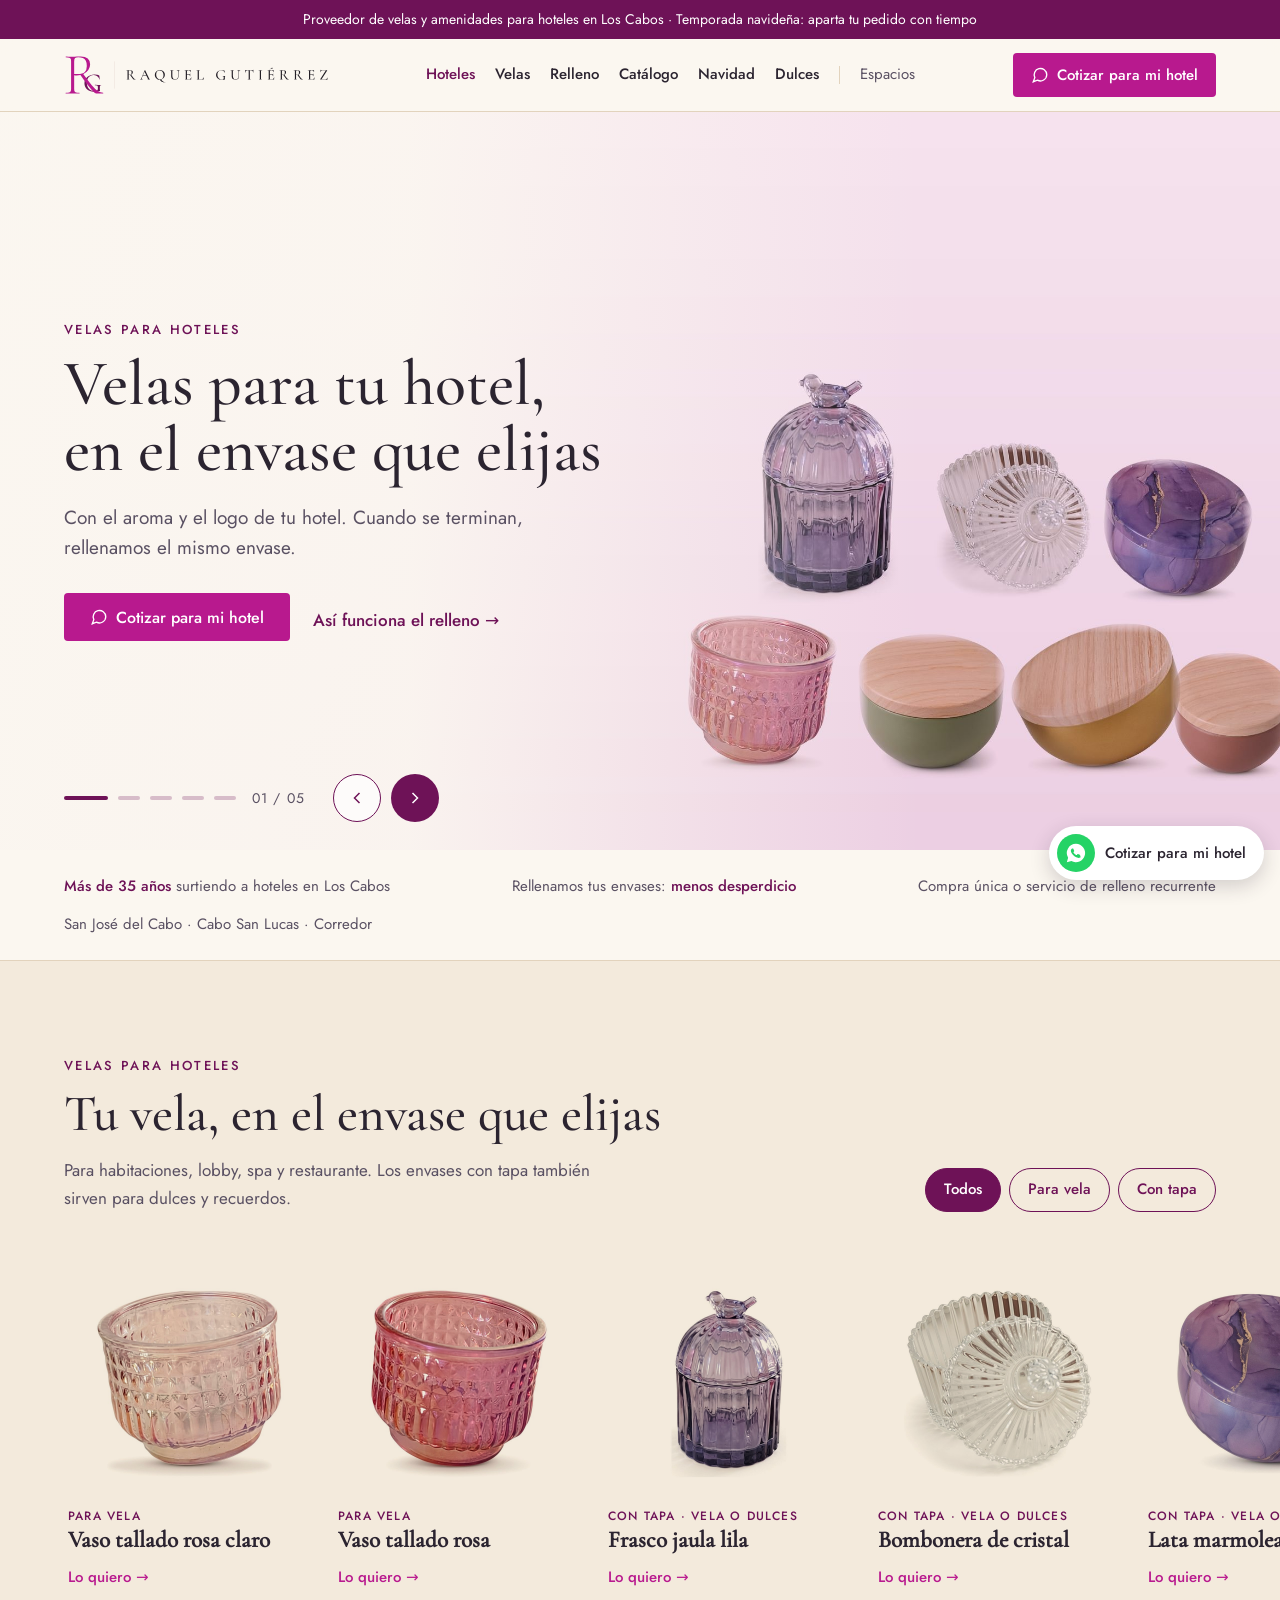
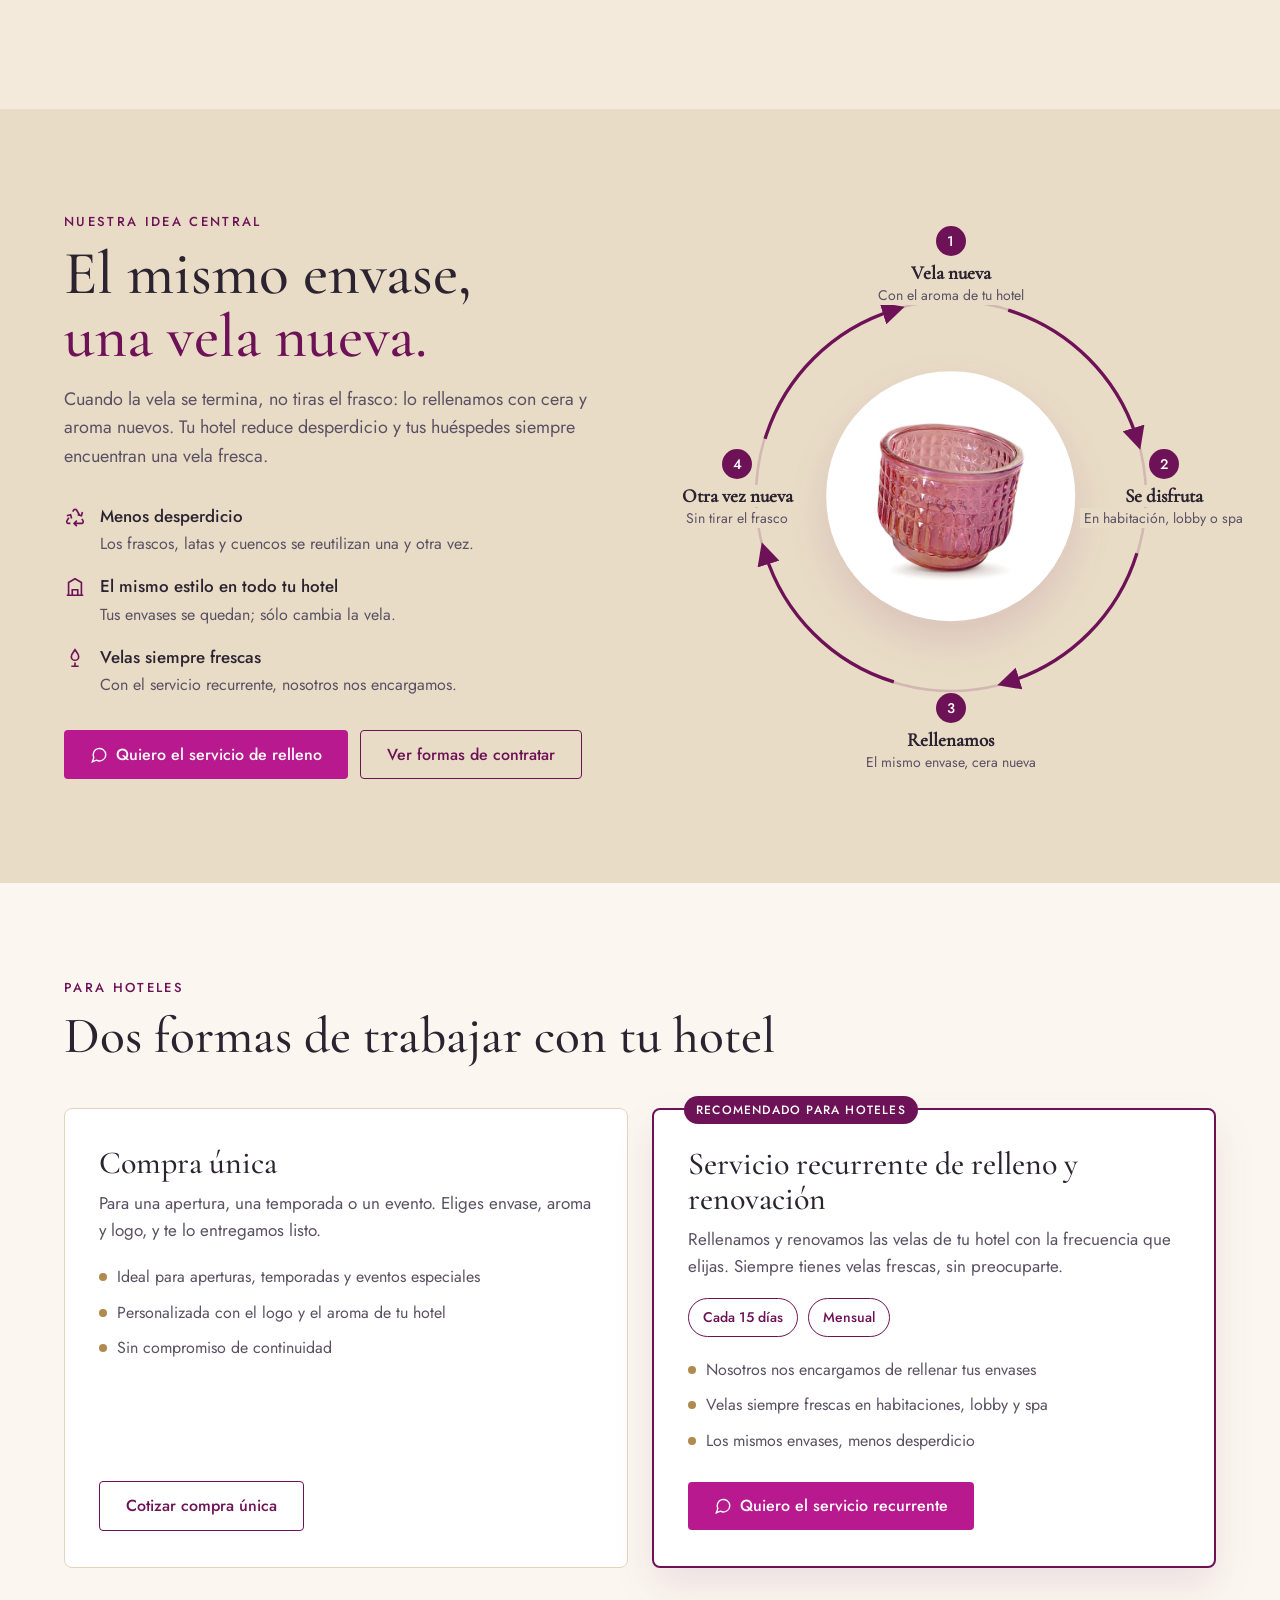
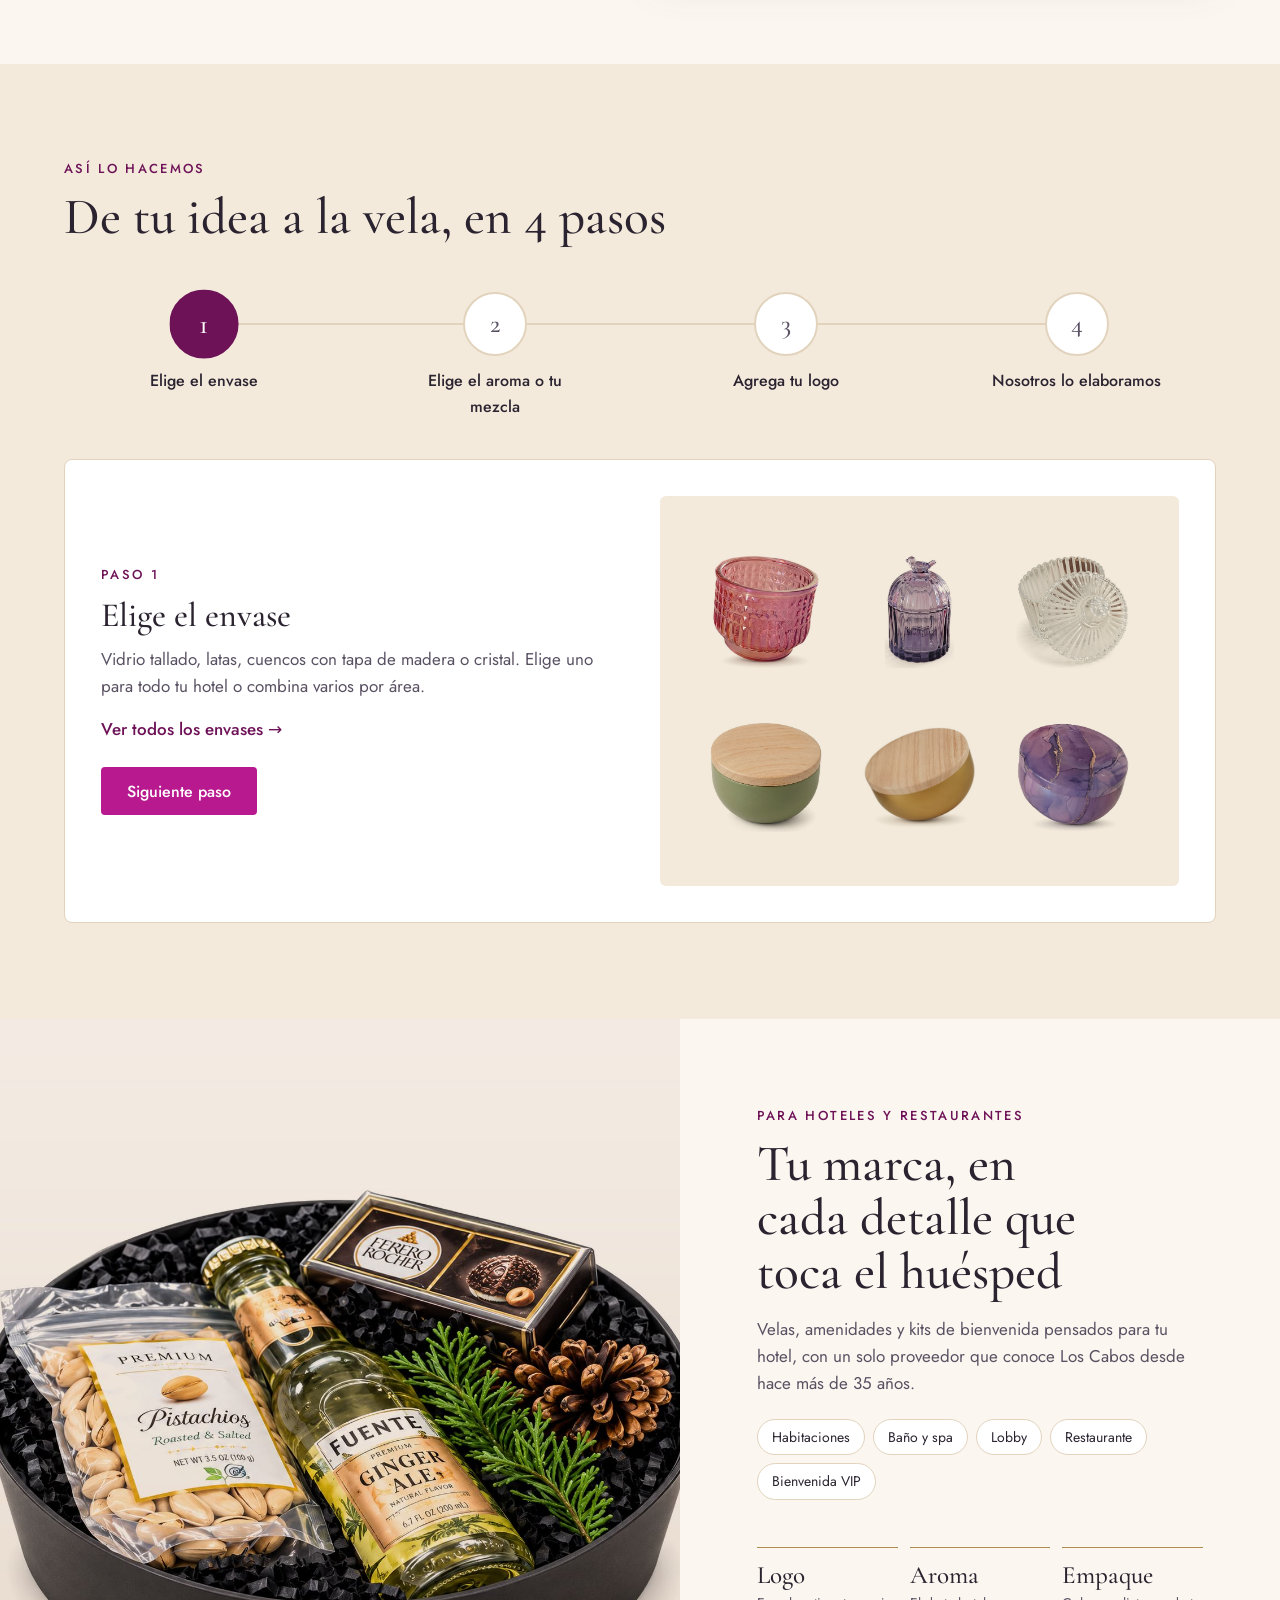
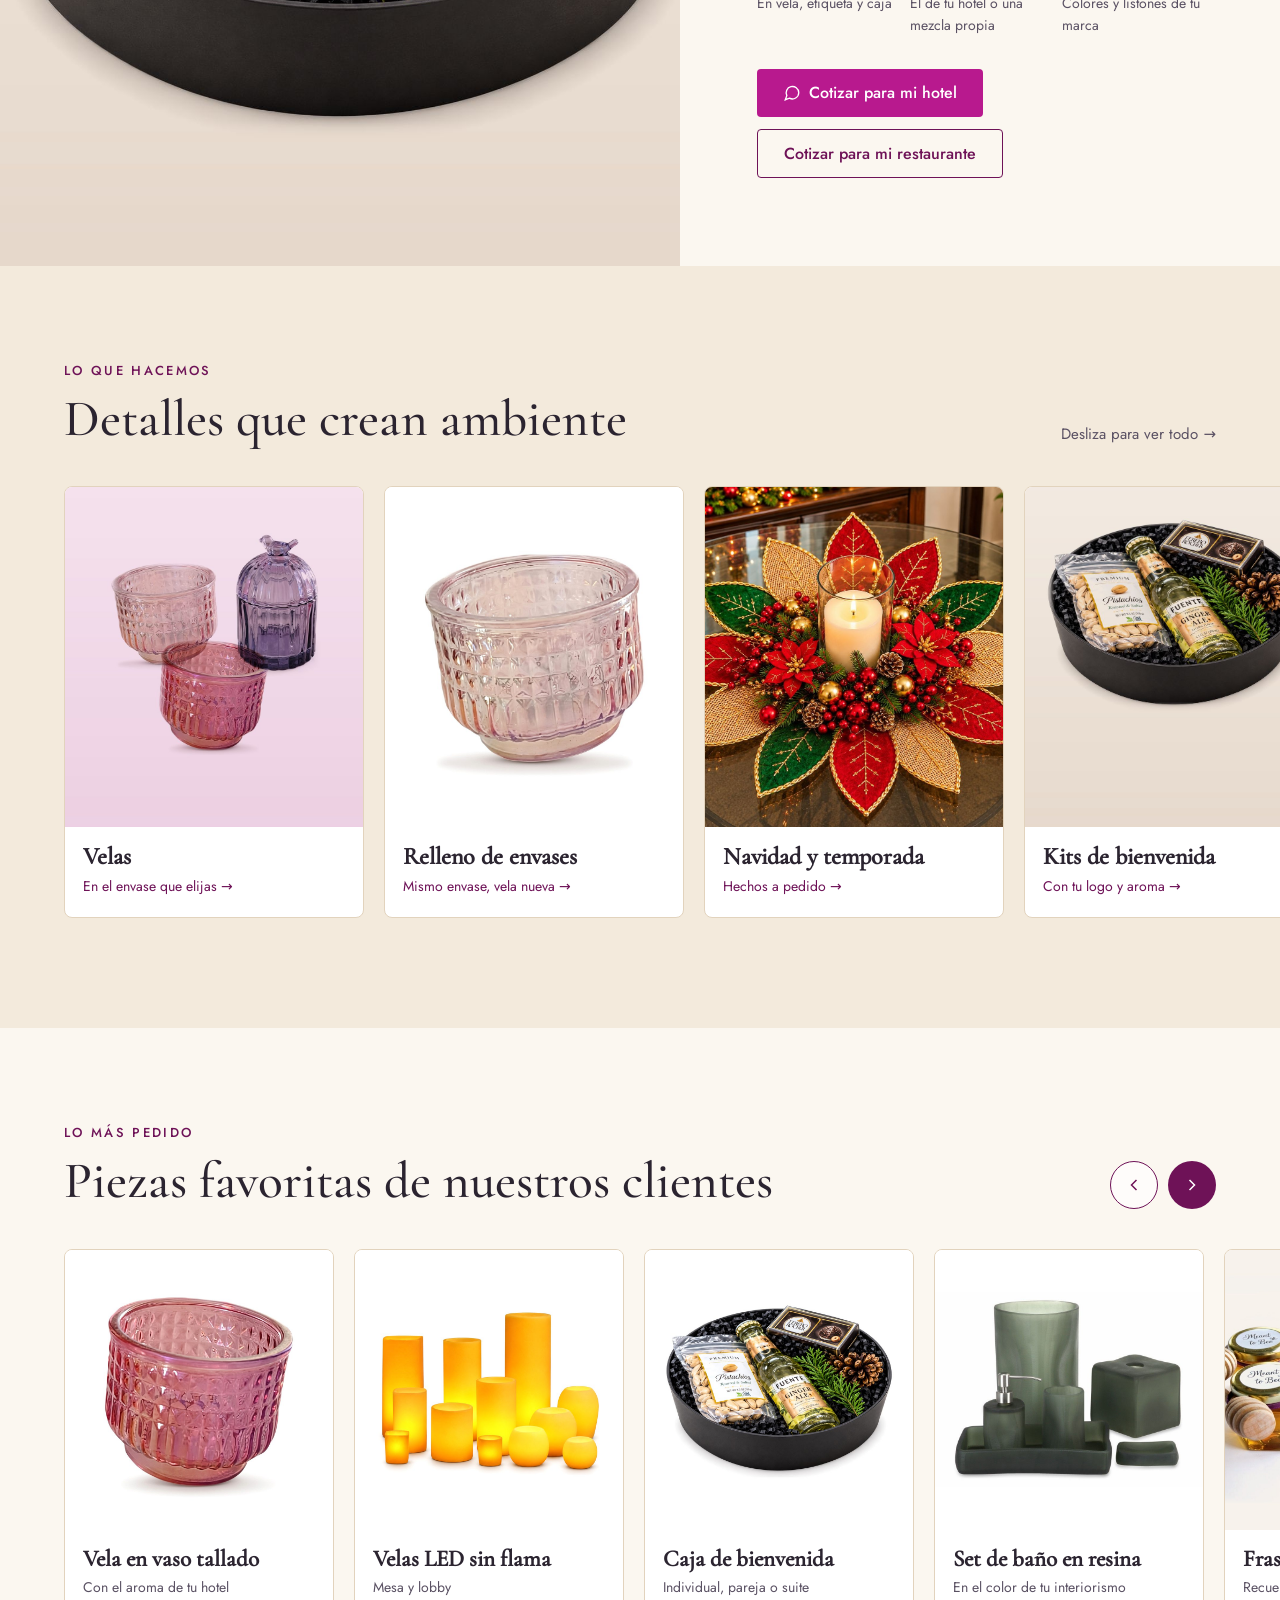
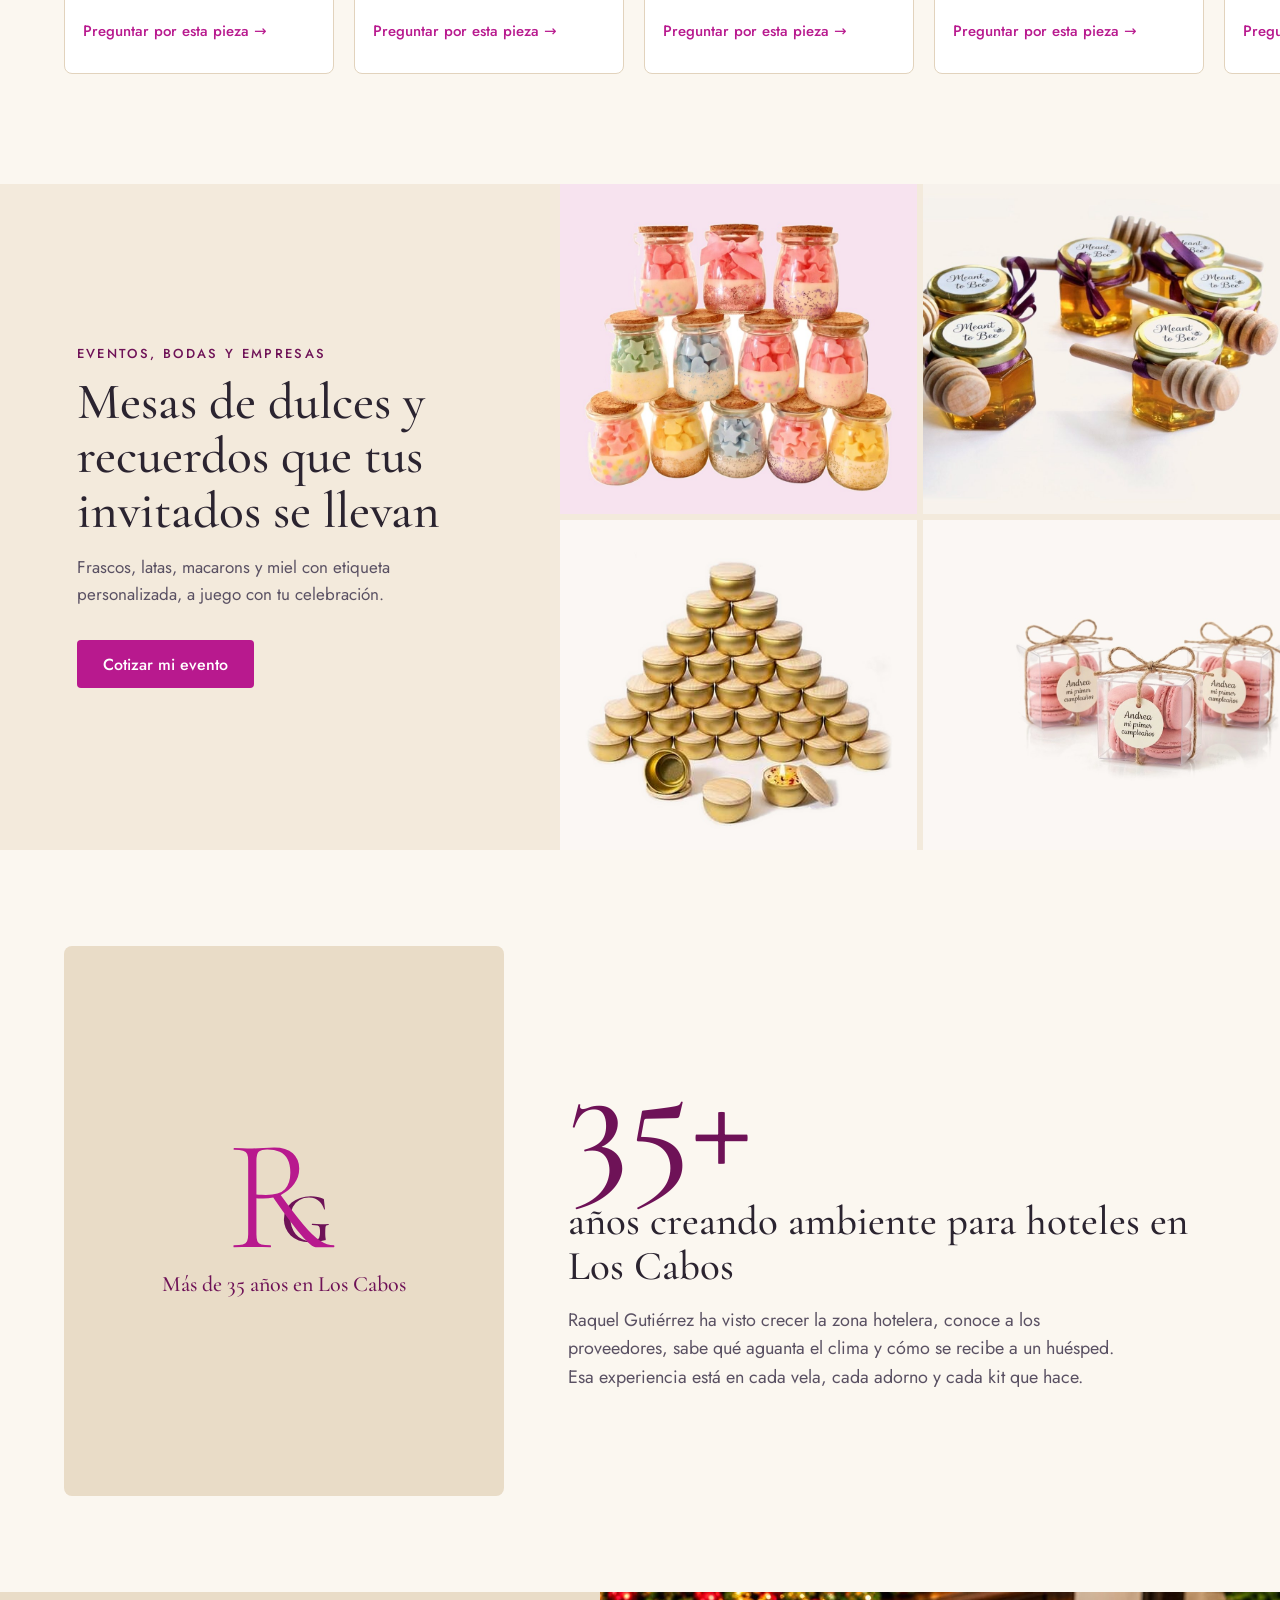
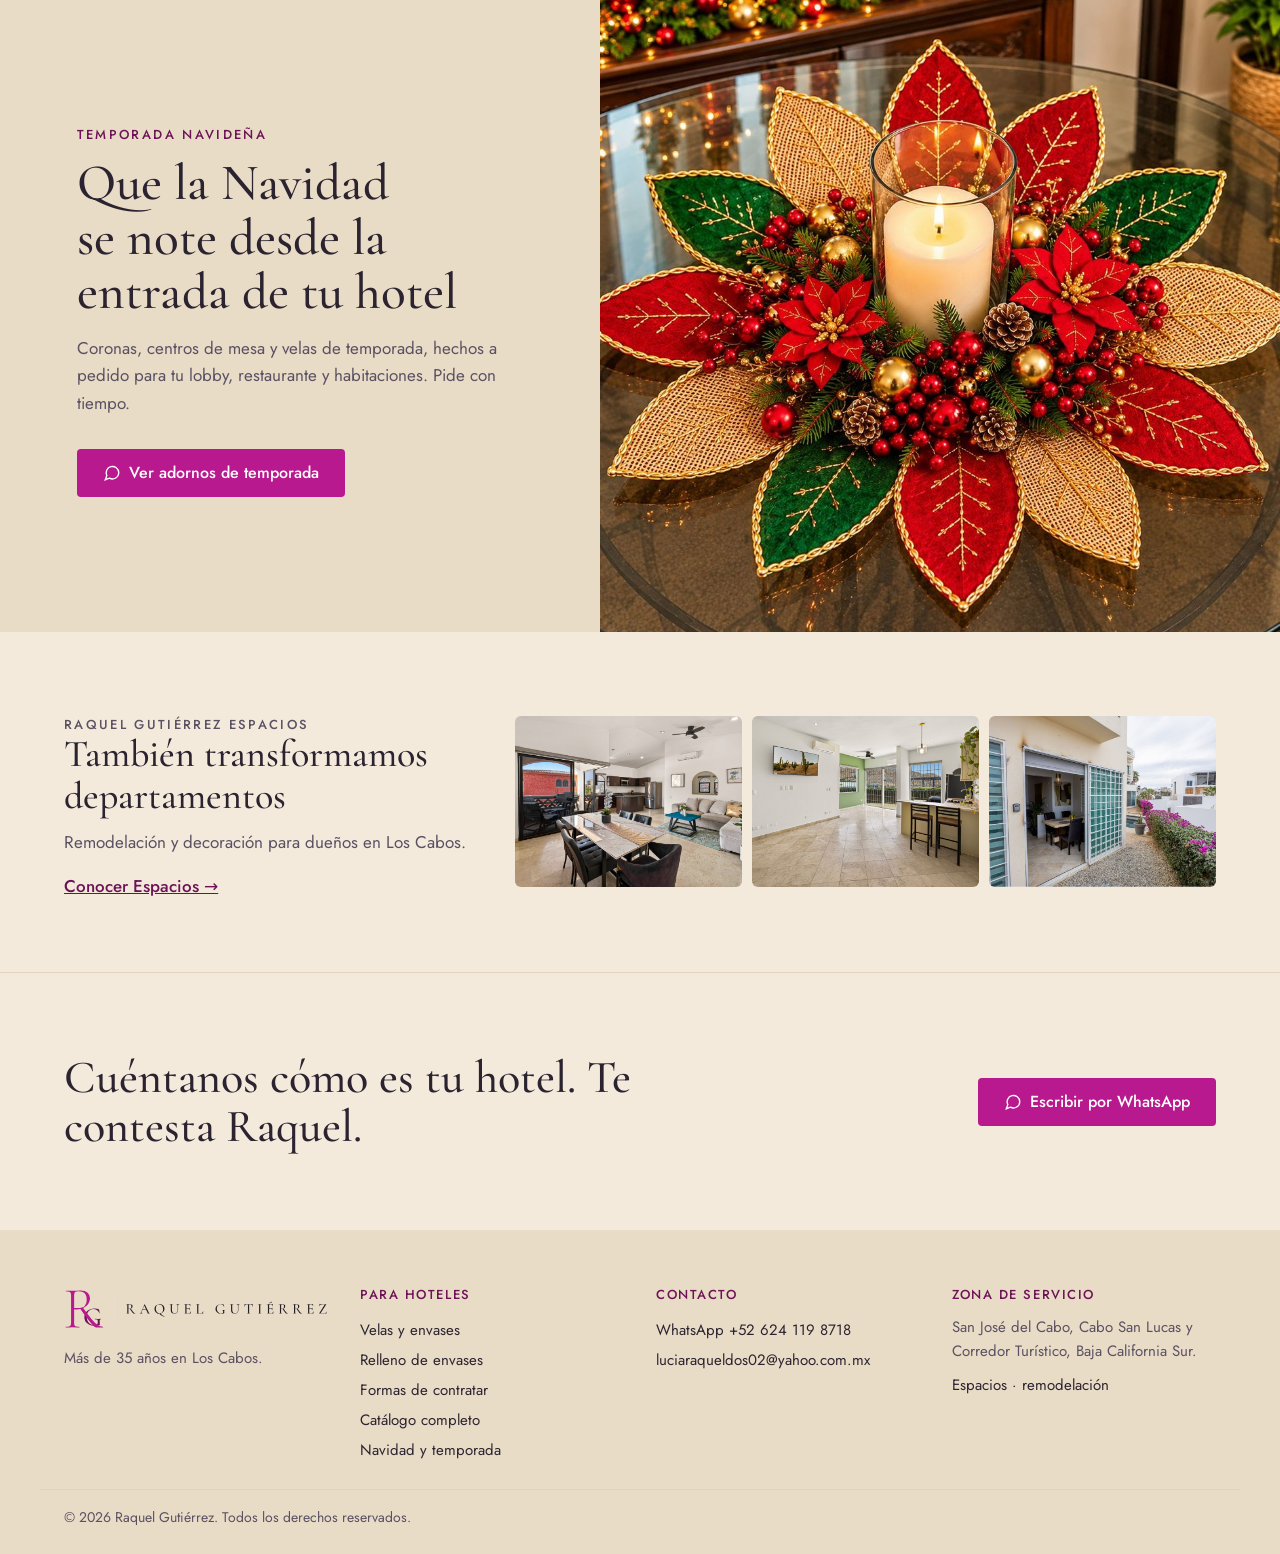
==== commit 15f21351: "Unificar Detalles y Espacios con el diseño nuevo - Encabezado, menú, pie, WhatsApp y selector de ton" ====
--- a/index.html
+++ b/index.html
@@ -25,36 +25,9 @@
 <link rel="icon" type="image/svg+xml" href="marca-rg/logos/svg/rg-icono-fucsia.svg">
 <link rel="apple-touch-icon" href="marca-rg/logos/png/rg-icono-fucsia-180.png">
 <link rel="stylesheet" href="marca-rg/brand.css">
-<script>(function(){try{var t=new URLSearchParams(location.search).get("tema");if(t==="rosa"||t==="crema")document.documentElement.setAttribute("data-tema",t);}catch(e){}})();</script>
+<link rel="stylesheet" href="marca-rg/sitio.css">
+<script>(function(){try{var t=new URLSearchParams(location.search).get("tema")||sessionStorage.getItem("rg-tema");if(t==="rosa"||t==="crema"){document.documentElement.setAttribute("data-tema",t);sessionStorage.setItem("rg-tema",t);}}catch(e){}})();</script>
 <style>
-/* ===== Temas claros: A crema (por defecto) · B rosa palo ===== */
-:root,:root[data-tema="crema"]{
-  --f1:#FBF7F0;   /* fondo base */
-  --f2:#F3EADC;   /* banda alterna */
-  --f3:#E9DCC7;   /* banda profunda, pie */
-  --tarjeta:#FFFFFF;
-  --linea:#E2D3BD;
-  --t1:#2B2430;   /* texto principal */
-  --t2:#5A5163;   /* texto secundario */
-  --acento:#6E1257; /* ciruela del logo: etiquetas y títulos de acento */
-  --boton:#B8198E; --boton-hover:#9C1479;
-  --oro:#B08A4E;  /* sólo líneas y números grandes */
-  --scrim:251,247,240;
-}
-:root[data-tema="rosa"]{
-  --f1:#FBF3F2;
-  --f2:#F4E2DF;
-  --f3:#EBCFCB;
-  --tarjeta:#FFFFFF;
-  --linea:#E6CBC6;
-  --t1:#2E2430;
-  --t2:#5E5060;
-  --acento:#6E1257;
-  --boton:#B8198E; --boton-hover:#9C1479;
-  --oro:#B4876A;
-  --scrim:251,243,242;
-}
-
 *,*::before,*::after{box-sizing:border-box}
 html{scroll-behavior:smooth}
 body{margin:0;background:var(--f1);color:var(--t1);font:400 17px/1.6 var(--rg-font-sans);-webkit-font-smoothing:antialiased}
@@ -76,9 +49,6 @@
 .sec--f3{background:var(--f3)}
 .sec__head{display:flex;flex-wrap:wrap;justify-content:space-between;align-items:flex-end;gap:16px}
 
-/* Barra y encabezado */
-.barra{background:var(--acento);color:#fff;font-size:14px;text-align:center;padding:9px 16px}
-.hd{position:sticky;top:0;z-index:30;background:rgba(var(--scrim),.94);backdrop-filter:blur(8px);-webkit-backdrop-filter:blur(8px);border-bottom:1px solid var(--linea)}
 .hd__in{display:flex;align-items:center;justify-content:space-between;gap:20px;padding-top:14px;padding-bottom:14px}
 .hd__logo img{height:40px;width:auto}
 .hd__nav{display:flex;align-items:center;gap:6px 20px;font-size:15px;font-weight:500;white-space:nowrap}
@@ -89,14 +59,9 @@
 .hd__nav .secu{color:var(--t2);font-weight:400}
 .hd__wa{white-space:nowrap;background:var(--boton);color:#fff;text-decoration:none;font-weight:500;font-size:15px;padding:11px 18px;min-height:44px;display:inline-flex;align-items:center;gap:8px;border-radius:4px}
 .hd__burger{display:none;width:48px;height:48px;border:0;background:transparent;color:var(--t1);cursor:pointer;align-items:center;justify-content:center}
-.menu{position:fixed;inset:0;z-index:60;background:var(--f1);padding:20px 24px 32px;display:flex;flex-direction:column;transform:translateX(100%);transition:transform .3s ease;visibility:hidden}
-.menu.is-open{transform:none;visibility:visible}
 .menu__top{display:flex;align-items:center;justify-content:space-between}
 .menu__top img{height:40px;width:auto}
 .menu__close{width:48px;height:48px;border:0;background:transparent;color:var(--t1);font-size:34px;cursor:pointer}
-.menu nav{display:flex;flex-direction:column;margin:28px 0 auto}
-.menu nav a{color:var(--t1);text-decoration:none;font:500 28px/1.2 var(--rg-font-display);padding:12px 0;border-bottom:1px solid var(--linea)}
-.menu nav a.secu{font-size:21px;color:var(--t2)}
 
 /* Portada deslizante clara */
 .hero{position:relative;height:clamp(560px,82vh,780px);background:var(--f2);overflow:hidden}
@@ -258,27 +223,12 @@
 .cierre{background:var(--f2);border-top:1px solid var(--linea)}
 .cierre .wrap{display:flex;flex-wrap:wrap;align-items:center;justify-content:space-between;gap:28px;padding-top:80px;padding-bottom:80px}
 .cierre h2{margin:0;max-width:680px;font:500 clamp(32px,3.6vw,50px)/1.06 var(--rg-font-display);color:var(--t1)}
-.ft{background:var(--f3);color:var(--t2);font-size:15px}
 .ft__grid{display:grid;grid-template-columns:repeat(auto-fit,minmax(220px,1fr));gap:32px;padding-top:56px;padding-bottom:24px}
 .ft__grid img{height:50px;width:auto}
-.ft h3{margin:0 0 10px;font:500 13px/1.4 var(--rg-font-sans);letter-spacing:.12em;text-transform:uppercase;color:var(--acento)}
-.ft p{margin:0}
-.ft a{color:var(--t1);text-decoration:none}.ft a:hover{text-decoration:underline}
 .ft__links{line-height:2}
 .ft__legal{border-top:1px solid var(--linea);padding-top:16px;padding-bottom:26px;font-size:14px}
 
-/* WhatsApp flotante */
-.wa-float{position:fixed;right:16px;bottom:20px;z-index:50;display:flex;align-items:center;gap:10px;background:#fff;color:var(--t1);text-decoration:none;font-weight:500;font-size:15px;padding:8px 18px 8px 8px;border-radius:999px;box-shadow:0 6px 20px rgba(46,36,48,.2);transition:opacity .3s,transform .3s}
-.wa-float span.ic{width:38px;height:38px;border-radius:50%;background:#25D366;display:flex;align-items:center;justify-content:center}
-.wa-float.is-hidden{opacity:0;transform:translateY(20px);pointer-events:none}
-
-/* Selector de tono (sólo visible con ?tema= en la dirección) */
-.tono{position:fixed;left:50%;transform:translateX(-50%);bottom:20px;z-index:55;display:none;align-items:center;gap:6px;background:#fff;border:1px solid var(--linea);border-radius:999px;padding:6px;box-shadow:0 6px 20px rgba(46,36,48,.18);font-size:14px}
-.tono.is-on{display:flex}
-.tono span{padding:0 8px;color:var(--t2)}
-.tono button{white-space:nowrap;border:0;border-radius:999px;padding:8px 14px;min-height:40px;font:500 14px/1 var(--rg-font-sans);cursor:pointer;background:transparent;color:var(--t1);display:inline-flex;align-items:center;gap:8px}
-.tono button i{width:16px;height:16px;border-radius:50%;border:1px solid rgba(0,0,0,.15)}
-.tono button[aria-pressed="true"]{background:var(--acento);color:#fff}
+
 
 :focus-visible{outline:2px solid var(--boton);outline-offset:3px}
 
@@ -318,15 +268,10 @@
   .ciclo__paso b{font-size:16px}
   .ciclo__paso--n{left:32%}.ciclo__paso--s{left:32%;bottom:-8%}
   .ciclo__paso--e{right:-14%;top:44%}.ciclo__paso--o{left:-14%;top:44%}
-  .tono button{padding:8px 10px}
   .proceso__linea{grid-template-columns:repeat(4,minmax(0,1fr));gap:4px}
   .paso__num{width:52px;height:52px;font-size:22px}
   .proceso__linea::before,.proceso__linea .barra-av{top:25px}
   .paso__nom{font-size:13px}
-  .wa-float .txt{display:none}
-  .wa-float{padding:8px}
-  .tono span{display:none}
-  .tono{bottom:auto;top:92px}
 }
 @media (prefers-reduced-motion:reduce){
   html{scroll-behavior:auto}
@@ -359,39 +304,40 @@
 </head>
 <body>
 
-<div class="barra">Proveedor de velas y amenidades para hoteles en Los Cabos · Temporada navideña: aparta tu pedido con tiempo</div>
-
-<header class="hd">
-  <div class="wrap hd__in">
-    <a class="hd__logo" href="index.html" aria-label="Raquel Gutiérrez, inicio"><img src="marca-rg/logos/svg/rg-logo-header.svg" alt="Raquel Gutiérrez" width="265" height="40"></a>
-    <nav class="hd__nav" aria-label="Principal">
+<div class="sg-barra">Proveedor de velas y amenidades para hoteles en Los Cabos · Temporada navideña: aparta tu pedido con tiempo</div>
+
+<header class="sg-hd">
+  <div class="sg-wrap sg-hd__in">
+    <a class="sg-hd__logo" href="index.html" aria-label="Raquel Gutiérrez, inicio"><img src="marca-rg/logos/svg/rg-logo-header.svg" alt="Raquel Gutiérrez" width="265" height="40"></a>
+    <nav class="sg-hd__nav" aria-label="Principal">
       <a class="hot" href="#hoteles">Hoteles</a>
       <a href="#envases">Velas</a>
       <a href="#relleno">Relleno</a>
+      <a href="detalles.html">Catálogo</a>
       <a href="#temporada">Navidad</a>
-      <a href="detalles.html#rg-tabs">Kits</a>
       <a href="#dulces">Dulces</a>
       <span class="sep" aria-hidden="true"></span>
       <a class="secu" href="espacios.html">Espacios</a>
     </nav>
-    <a class="hd__wa" data-wa="Hola Raquel, represento a un hotel en Los Cabos y me gustaría conocer su catálogo de velas y amenidades." href="https://wa.me/526241198718" target="_blank" rel="noopener"><svg width="18" height="18" viewBox="0 0 24 24" fill="none" stroke="currentColor" stroke-width="1.8" aria-hidden="true"><path d="M21 11.5a8.4 8.4 0 0 1-12.4 7.4L3 21l2.1-5.5A8.4 8.4 0 1 1 21 11.5z"/></svg>Cotizar para mi hotel</a>
-    <button class="hd__burger" id="burger" aria-label="Abrir menú" aria-expanded="false" aria-controls="menu"><svg width="26" height="26" viewBox="0 0 24 24" fill="none" stroke="currentColor" stroke-width="1.8" aria-hidden="true"><path d="M4 7h16M4 12h16M4 17h16"/></svg></button>
+    <a class="sg-hd__wa" data-wa="Hola Raquel, represento a un hotel en Los Cabos y me gustaría conocer su catálogo de velas y amenidades." href="https://wa.me/526241198718" target="_blank" rel="noopener"><svg width="18" height="18" viewBox="0 0 24 24" fill="none" stroke="currentColor" stroke-width="1.8" aria-hidden="true"><path d="M21 11.5a8.4 8.4 0 0 1-12.4 7.4L3 21l2.1-5.5A8.4 8.4 0 1 1 21 11.5z"/></svg> Cotizar para mi hotel</a>
+    <button class="sg-hd__burger" id="sg-burger" aria-label="Abrir menú" aria-expanded="false" aria-controls="sg-menu"><svg width="26" height="26" viewBox="0 0 24 24" fill="none" stroke="currentColor" stroke-width="1.8" aria-hidden="true"><path d="M4 7h16M4 12h16M4 17h16"/></svg></button>
   </div>
 </header>
 
-<div class="menu" id="menu" role="dialog" aria-modal="true" aria-label="Menú">
-  <div class="menu__top"><img src="marca-rg/logos/svg/rg-logo-header.svg" alt="Raquel Gutiérrez"><button class="menu__close" id="menu-close" aria-label="Cerrar menú">×</button></div>
+<div class="sg-menu" id="sg-menu" role="dialog" aria-modal="true" aria-label="Menú">
+  <div class="sg-menu__top"><img src="marca-rg/logos/svg/rg-logo-header.svg" alt="Raquel Gutiérrez" width="252" height="38"><button class="sg-menu__close" id="sg-menu-close" aria-label="Cerrar menú">×</button></div>
   <nav aria-label="Menú móvil">
+    <a href="index.html" aria-current="page">Inicio</a>
     <a href="#hoteles">Para hoteles</a>
     <a href="#envases">Velas y envases</a>
     <a href="#relleno">Relleno de envases</a>
     <a href="#modalidades">Formas de contratar</a>
+    <a href="detalles.html">Catálogo completo</a>
     <a href="#temporada">Navidad y temporada</a>
-    <a href="detalles.html#rg-tabs">Kits de bienvenida</a>
     <a href="#dulces">Mesas de dulces</a>
     <a class="secu" href="espacios.html">Espacios · remodelación</a>
   </nav>
-  <a class="btn btn--fucsia" data-wa="Hola Raquel, represento a un hotel en Los Cabos y me gustaría conocer su catálogo de velas y amenidades." href="https://wa.me/526241198718" target="_blank" rel="noopener" style="justify-content:center"><svg width="18" height="18" viewBox="0 0 24 24" fill="none" stroke="currentColor" stroke-width="1.8" aria-hidden="true"><path d="M21 11.5a8.4 8.4 0 0 1-12.4 7.4L3 21l2.1-5.5A8.4 8.4 0 1 1 21 11.5z"/></svg>Cotizar para mi hotel</a>
+  <a class="sg-hd__wa" data-wa="Hola Raquel, represento a un hotel en Los Cabos y me gustaría conocer su catálogo de velas y amenidades." href="https://wa.me/526241198718" target="_blank" rel="noopener"><svg width="18" height="18" viewBox="0 0 24 24" fill="none" stroke="currentColor" stroke-width="1.8" aria-hidden="true"><path d="M21 11.5a8.4 8.4 0 0 1-12.4 7.4L3 21l2.1-5.5A8.4 8.4 0 1 1 21 11.5z"/></svg> Cotizar para mi hotel</a>
 </div>
 
 <h1 class="sr">Raquel Gutiérrez: velas, relleno de envases, amenidades, kits de bienvenida y decoración navideña para hoteles en Los Cabos. Más de 35 años.</h1>
@@ -647,8 +593,8 @@
       <a class="cat" href="#envases"><img src="img/envases/categoria-velas.jpg" alt="Vasos tallados rosa y frasco jaula lila para velas" width="900" height="1200" loading="lazy"><div class="cat__txt"><b>Velas</b><span>En el envase que elijas →</span></div></a>
       <a class="cat" href="#relleno"><img src="img/envases/vaso-tallado-rosa-claro.jpg" alt="Vaso tallado rosa claro listo para relleno" width="1000" height="1000" loading="lazy" style="object-fit:contain;background:#fff"><div class="cat__txt"><b>Relleno de envases</b><span>Mismo envase, vela nueva →</span></div></a>
       <a class="cat" href="#temporada"><img src="img/centro-floral.jpg" alt="Centro de mesa navideño" width="1150" height="943" loading="lazy"><div class="cat__txt"><b>Navidad y temporada</b><span>Hechos a pedido →</span></div></a>
-      <a class="cat" href="detalles.html#rg-tabs"><img src="img/categoria-kits.jpg" alt="Kit de bienvenida en caja negra" width="900" height="1200" loading="lazy"><div class="cat__txt"><b>Kits de bienvenida</b><span>Con tu logo y aroma →</span></div></a>
-      <a class="cat" href="detalles.html#rg-tabs"><img src="img/resina.jpg" alt="Set de baño en resina verde" width="900" height="654" loading="lazy"><div class="cat__txt"><b>Amenidades de baño y spa</b><span>Sets de resina y canastas →</span></div></a>
+      <a class="cat" href="detalles.html#complementos"><img src="img/categoria-kits.jpg" alt="Kit de bienvenida en caja negra" width="900" height="1200" loading="lazy"><div class="cat__txt"><b>Kits de bienvenida</b><span>Con tu logo y aroma →</span></div></a>
+      <a class="cat" href="detalles.html#complementos"><img src="img/resina.jpg" alt="Set de baño en resina verde" width="900" height="654" loading="lazy"><div class="cat__txt"><b>Amenidades de baño y spa</b><span>Sets de resina y canastas →</span></div></a>
       <a class="cat" href="#dulces"><img src="img/frascos-corcho.jpg" alt="Frascos de dulces con corcho" width="1000" height="1250" loading="lazy"><div class="cat__txt"><b>Mesas de dulces</b><span>Recuerdos para eventos →</span></div></a>
     </div>
   </section>
@@ -732,62 +678,36 @@
   </section>
 </main>
 
-<footer class="ft">
-  <div class="wrap ft__grid">
-    <div><img src="marca-rg/logos/svg/rg-logo-header.svg" alt="Raquel Gutiérrez" width="331" height="50"><p style="margin-top:14px">Más de 35 años en Los Cabos.</p></div>
-    <div><h3>Para hoteles</h3><p class="ft__links"><a href="#envases">Velas y envases</a><br><a href="#relleno">Relleno de envases</a><br><a href="#modalidades">Formas de contratar</a><br><a href="detalles.html#rg-tabs">Kits de bienvenida</a><br><a href="#temporada">Navidad y temporada</a></p></div>
-    <div><h3>Contacto</h3><p class="ft__links"><a data-wa="Hola Raquel, vi su página web y me gustaría recibir información sobre sus servicios." href="https://wa.me/526241198718" target="_blank" rel="noopener">WhatsApp +52 624 119 8718</a><br><a href="mailto:luciaraqueldos02@yahoo.com.mx">luciaraqueldos02@yahoo.com.mx</a></p></div>
+<footer class="sg-ft">
+  <div class="sg-wrap sg-ft__grid">
+    <div><img src="marca-rg/logos/svg/rg-logo-header.svg" alt="Raquel Gutiérrez" width="304" height="46"><p style="margin-top:14px">Más de 35 años en Los Cabos.</p></div>
+    <div><h3>Para hoteles</h3><p class="sg-ft__links"><a href="#envases">Velas y envases</a><br><a href="#relleno">Relleno de envases</a><br><a href="#modalidades">Formas de contratar</a><br><a href="detalles.html">Catálogo completo</a><br><a href="#temporada">Navidad y temporada</a></p></div>
+    <div><h3>Contacto</h3><p class="sg-ft__links"><a data-wa="Hola Raquel, vi su página web y me gustaría recibir información sobre sus servicios." href="https://wa.me/526241198718" target="_blank" rel="noopener">WhatsApp +52 624 119 8718</a><br><a href="mailto:luciaraqueldos02@yahoo.com.mx">luciaraqueldos02@yahoo.com.mx</a></p></div>
     <div><h3>Zona de servicio</h3><p>San José del Cabo, Cabo San Lucas y Corredor Turístico, Baja California Sur.</p><p style="margin-top:10px"><a href="espacios.html">Espacios · remodelación</a></p></div>
   </div>
-  <div class="wrap ft__legal">© <span id="year">2026</span> Raquel Gutiérrez. Todos los derechos reservados.</div>
+  <div class="sg-wrap sg-ft__legal">© <span id="sg-year">2026</span> Raquel Gutiérrez. Todos los derechos reservados.</div>
 </footer>
 
-<div class="tono" id="tono" role="group" aria-label="Elegir tono de fondo">
+<div class="sg-tono" id="sg-tono" role="group" aria-label="Elegir tono de fondo">
   <span>Tono:</span>
   <button type="button" data-tema="crema" aria-pressed="true"><i style="background:#F3EADC"></i>A · Crema</button>
   <button type="button" data-tema="rosa" aria-pressed="false"><i style="background:#F4E2DF"></i>B · Rosa palo</button>
 </div>
 
-<a class="wa-float" id="wa-float" data-wa="Hola Raquel, vi su página web y me gustaría recibir información sobre sus servicios." href="https://wa.me/526241198718" target="_blank" rel="noopener" aria-label="Escribir por WhatsApp">
+<a class="sg-wa" id="sg-wa" data-wa="Hola Raquel, vi su página web y me gustaría recibir información sobre sus servicios." href="https://wa.me/526241198718" target="_blank" rel="noopener" aria-label="Escribir por WhatsApp">
   <span class="ic"><svg width="22" height="22" viewBox="0 0 24 24" fill="#fff" aria-hidden="true"><path d="M12 2a10 10 0 0 0-8.6 15.1L2 22l5-1.3A10 10 0 1 0 12 2zm5.3 14.1c-.2.6-1.3 1.2-1.8 1.2-.5.1-1 .2-3.3-.7-2.8-1.1-4.5-3.9-4.7-4.1-.1-.2-1.1-1.5-1.1-2.9s.7-2 1-2.3c.2-.3.5-.3.7-.3h.5c.2 0 .4 0 .6.5l.8 2c.1.2.1.4 0 .5l-.4.5-.3.4c-.1.1-.2.3 0 .5.1.2.6 1 1.3 1.6.9.8 1.7 1.1 1.9 1.2.2.1.4.1.5-.1l.7-.9c.2-.2.3-.2.5-.1l1.9.9c.2.1.4.2.4.3.1.1.1.6-.1 1.3z"/></svg></span>
-  <span class="txt" id="wa-float-txt">¿Te ayudo?</span>
+  <span class="txt" id="sg-wa-txt">¿Te ayudo?</span>
 </a>
+
+<script src="marca-rg/sitio.js"></script>
 
 <script>
 (function(){
-  var WA_NUMBER = "526241198718";
-  function waUrl(t){ return "https://wa.me/" + WA_NUMBER + "?text=" + encodeURIComponent(t); }
-  document.querySelectorAll("[data-wa]").forEach(function(a){ a.href = waUrl(a.getAttribute("data-wa")); });
+  var waUrl = window.rgWaUrl;
   var reduce = window.matchMedia("(prefers-reduced-motion: reduce)").matches;
 
-  /* Selector de tono: sólo aparece si la dirección trae ?tema= */
-  var tono = document.getElementById("tono");
-  var params = new URLSearchParams(location.search);
-  if (params.has("tema")) {
-    tono.classList.add("is-on");
-    var actual = document.documentElement.getAttribute("data-tema") || "crema";
-    tono.querySelectorAll("button").forEach(function(b){
-      b.setAttribute("aria-pressed", b.getAttribute("data-tema") === actual ? "true" : "false");
-      b.addEventListener("click", function(){
-        var t = b.getAttribute("data-tema");
-        document.documentElement.setAttribute("data-tema", t);
-        tono.querySelectorAll("button").forEach(function(x){ x.setAttribute("aria-pressed", x === b ? "true" : "false"); });
-        var u = new URL(location.href); u.searchParams.set("tema", t); history.replaceState(null, "", u);
-      });
-    });
-  }
-
-  /* Menú móvil */
-  var menu = document.getElementById("menu"), burger = document.getElementById("burger");
-  function toggle(open){ menu.classList.toggle("is-open", open); burger.setAttribute("aria-expanded", open); document.body.style.overflow = open ? "hidden" : ""; }
-  burger.addEventListener("click", function(){ toggle(true); });
-  document.getElementById("menu-close").addEventListener("click", function(){ toggle(false); });
-  menu.querySelectorAll("nav a").forEach(function(a){ a.addEventListener("click", function(){ toggle(false); }); });
-  document.addEventListener("keydown", function(e){ if(e.key === "Escape") toggle(false); });
-  document.getElementById("year").textContent = new Date().getFullYear();
-
   /* Botón flotante: mensaje según la sección visible */
-  var fl = document.getElementById("wa-float"), flTxt = document.getElementById("wa-float-txt");
+  var fl = document.getElementById("sg-wa"), flTxt = document.getElementById("sg-wa-txt");
   var GENERAL = fl.getAttribute("data-wa"), heroVisible = true;
   function setFloat(el){
     var msg = el && el.getAttribute("data-wa-ctx"), label = el && el.getAttribute("data-wa-label");
@@ -875,7 +795,6 @@
     }, { rootMargin: "-45% 0px -45% 0px" });
     io.observe(hero);
     document.querySelectorAll("main > section").forEach(function(s){ io.observe(s); });
-    new IntersectionObserver(function(es){ es.forEach(function(e){ fl.classList.toggle("is-hidden", e.isIntersecting); }); }).observe(document.querySelector("footer"));
   }
   play();
 })();
--- a/marca-rg/sitio.css
+++ b/marca-rg/sitio.css
@@ -0,0 +1,103 @@
+/* ==========================================================
+   RAQUEL GUTIÉRREZ — piezas comunes del sitio
+   Tonos claros (A crema por defecto · B rosa palo con ?tema=rosa),
+   barra superior, encabezado, menú móvil, pie, WhatsApp flotante
+   y selector de tono. Se usa en index, detalles y espacios.
+   ========================================================== */
+
+:root,:root[data-tema="crema"]{
+  --f1:#FBF7F0;   /* fondo base */
+  --f2:#F3EADC;   /* banda alterna */
+  --f3:#E9DCC7;   /* banda profunda, pie */
+  --tarjeta:#FFFFFF;
+  --linea:#E2D3BD;
+  --t1:#2B2430;   /* texto principal */
+  --t2:#5A5163;   /* texto secundario */
+  --acento:#6E1257; /* ciruela del logo */
+  --boton:#B8198E; --boton-hover:#9C1479;
+  --oro:#B08A4E;  /* sólo líneas y números grandes */
+  --scrim:251,247,240;
+}
+:root[data-tema="rosa"]{
+  --f1:#FBF3F2;
+  --f2:#F4E2DF;
+  --f3:#EBCFCB;
+  --tarjeta:#FFFFFF;
+  --linea:#E6CBC6;
+  --t1:#2E2430;
+  --t2:#5E5060;
+  --acento:#6E1257;
+  --boton:#B8198E; --boton-hover:#9C1479;
+  --oro:#B4876A;
+  --scrim:251,243,242;
+}
+
+body{background:var(--f1);color:var(--t1)}
+
+.sg-wrap{max-width:1200px;margin:0 auto;padding:0 24px;box-sizing:border-box}
+
+/* Barra superior */
+.sg-barra{background:var(--acento);color:#fff;font:400 14px/1.5 var(--rg-font-sans);text-align:center;padding:9px 16px}
+
+/* Encabezado */
+.sg-hd{position:sticky;top:0;z-index:30;background:rgba(var(--scrim),.94);backdrop-filter:blur(8px);-webkit-backdrop-filter:blur(8px);border-bottom:1px solid var(--linea)}
+.sg-hd__in{display:flex;align-items:center;justify-content:space-between;gap:20px;padding-top:14px;padding-bottom:14px}
+.sg-hd__logo{display:flex;flex:none}
+.sg-hd__logo img{height:40px;width:auto;display:block}
+.sg-hd__nav{display:flex;align-items:center;gap:6px 20px;font:500 15px/1.4 var(--rg-font-sans);white-space:nowrap}
+.sg-hd__nav a{color:var(--t1);text-decoration:none;padding:6px 0;border-bottom:1.5px solid transparent;letter-spacing:0;text-transform:none}
+.sg-hd__nav a:hover,.sg-hd__nav a[aria-current="page"]{border-bottom-color:var(--boton)}
+.sg-hd__nav a.hot{color:var(--acento)}
+.sg-hd__nav .sep{width:1px;height:18px;background:var(--linea)}
+.sg-hd__nav .secu{color:var(--t2);font-weight:400}
+.sg-hd__wa{white-space:nowrap;background:var(--boton);color:#fff;text-decoration:none;font:500 15px/1.2 var(--rg-font-sans);padding:11px 18px;min-height:44px;display:inline-flex;align-items:center;gap:8px;border-radius:4px;box-sizing:border-box}
+.sg-hd__wa:hover{background:var(--boton-hover);color:#fff}
+.sg-hd__burger{display:none;width:48px;height:48px;border:0;background:transparent;color:var(--t1);cursor:pointer;align-items:center;justify-content:center}
+
+/* Menú móvil */
+.sg-menu{position:fixed;inset:0;z-index:60;background:var(--f1);padding:20px 24px 32px;display:flex;flex-direction:column;transform:translateX(100%);transition:transform .3s ease;visibility:hidden;box-sizing:border-box;overflow-y:auto}
+.sg-menu.is-open{transform:none;visibility:visible}
+.sg-menu__top{display:flex;align-items:center;justify-content:space-between}
+.sg-menu__top img{height:38px;width:auto}
+.sg-menu__close{width:48px;height:48px;border:0;background:transparent;color:var(--t1);font-size:34px;line-height:1;cursor:pointer}
+.sg-menu nav{display:flex;flex-direction:column;margin:24px 0 24px}
+.sg-menu nav a{color:var(--t1);text-decoration:none;font:500 26px/1.2 var(--rg-font-display);padding:11px 0;border-bottom:1px solid var(--linea)}
+.sg-menu nav a.secu{font-size:20px;color:var(--t2)}
+.sg-menu .sg-hd__wa{justify-content:center;margin-top:auto}
+
+/* Pie */
+.sg-ft{background:var(--f3);color:var(--t2);font:400 15px/1.6 var(--rg-font-sans)}
+.sg-ft__grid{display:grid;grid-template-columns:repeat(auto-fit,minmax(220px,1fr));gap:32px;padding-top:56px;padding-bottom:24px}
+.sg-ft__grid img{height:46px;width:auto;display:block}
+.sg-ft h3{margin:0 0 10px;font:500 13px/1.4 var(--rg-font-sans);letter-spacing:.12em;text-transform:uppercase;color:var(--acento)}
+.sg-ft p{margin:0}
+.sg-ft a{color:var(--t1);text-decoration:none}.sg-ft a:hover{text-decoration:underline}
+.sg-ft__links{line-height:2}
+.sg-ft__legal{border-top:1px solid var(--linea);padding-top:16px;padding-bottom:26px;font-size:14px}
+
+/* WhatsApp flotante */
+.sg-wa{position:fixed;right:16px;bottom:20px;z-index:50;display:flex;align-items:center;gap:10px;background:#fff;color:var(--t1);text-decoration:none;font:500 15px/1.2 var(--rg-font-sans);padding:8px 18px 8px 8px;border-radius:999px;box-shadow:0 6px 20px rgba(46,36,48,.2);transition:opacity .3s,transform .3s}
+.sg-wa .ic{width:38px;height:38px;border-radius:50%;background:#25D366;display:flex;align-items:center;justify-content:center}
+.sg-wa.is-hidden{opacity:0;transform:translateY(20px);pointer-events:none}
+
+/* Selector de tono (sólo aparece al entrar con ?tema=) */
+.sg-tono{position:fixed;left:50%;transform:translateX(-50%);bottom:20px;z-index:55;display:none;align-items:center;gap:6px;background:#fff;border:1px solid var(--linea);border-radius:999px;padding:6px;box-shadow:0 6px 20px rgba(46,36,48,.18);font:400 14px/1 var(--rg-font-sans)}
+.sg-tono.is-on{display:flex}
+.sg-tono span{padding:0 8px;color:var(--t2)}
+.sg-tono button{white-space:nowrap;border:0;border-radius:999px;padding:8px 14px;min-height:40px;font:500 14px/1 var(--rg-font-sans);cursor:pointer;background:transparent;color:var(--t1);display:inline-flex;align-items:center;gap:8px}
+.sg-tono button i{width:16px;height:16px;border-radius:50%;border:1px solid rgba(0,0,0,.15)}
+.sg-tono button[aria-pressed="true"]{background:var(--acento);color:#fff}
+
+@media (max-width:1180px){
+  .sg-hd__nav,.sg-hd > .sg-hd__in > .sg-hd__wa{display:none}
+  .sg-hd__burger{display:inline-flex}
+}
+@media (max-width:720px){
+  .sg-hd__logo img{height:34px}
+  .sg-wa .txt{display:none}
+  .sg-wa{padding:8px}
+  .sg-tono{bottom:auto;top:150px}
+  .sg-tono span{display:none}
+  .sg-tono button{padding:8px 10px}
+}
+@media (prefers-reduced-motion:reduce){ .sg-menu{transition:none} }
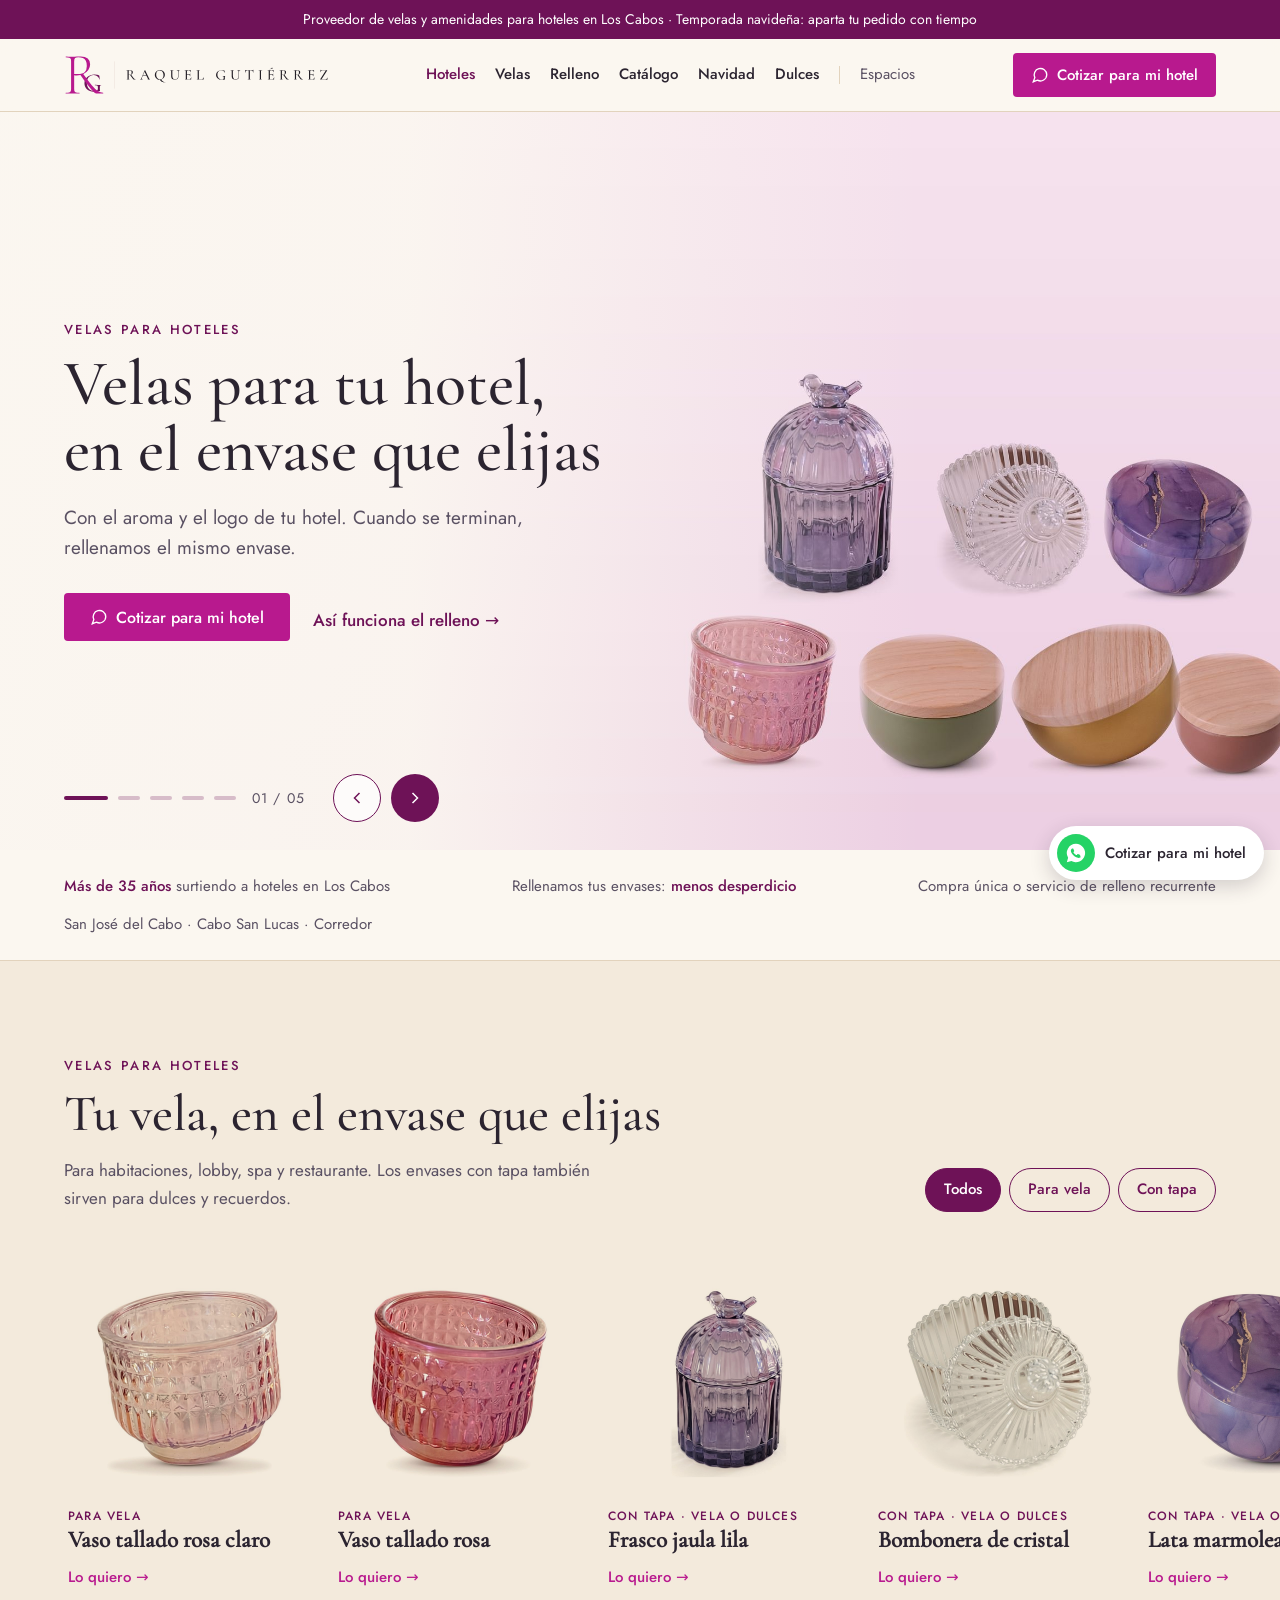
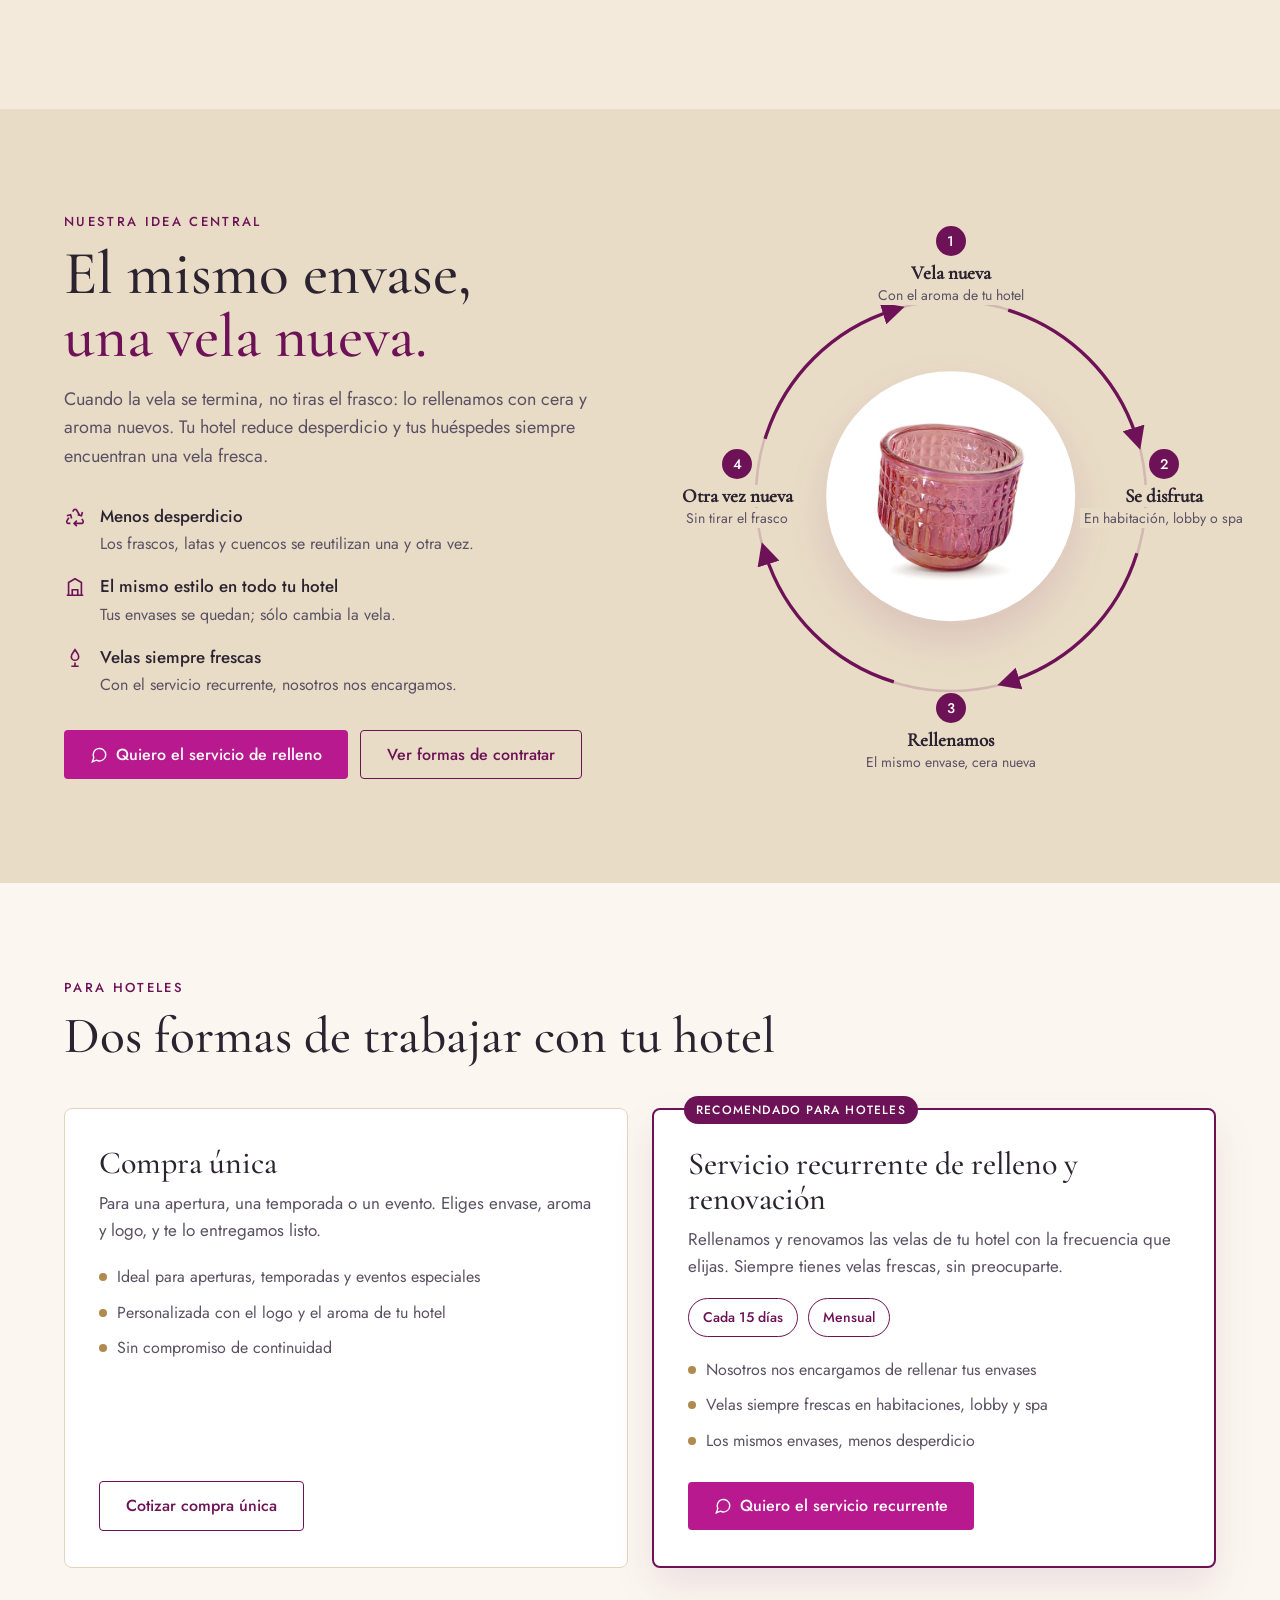
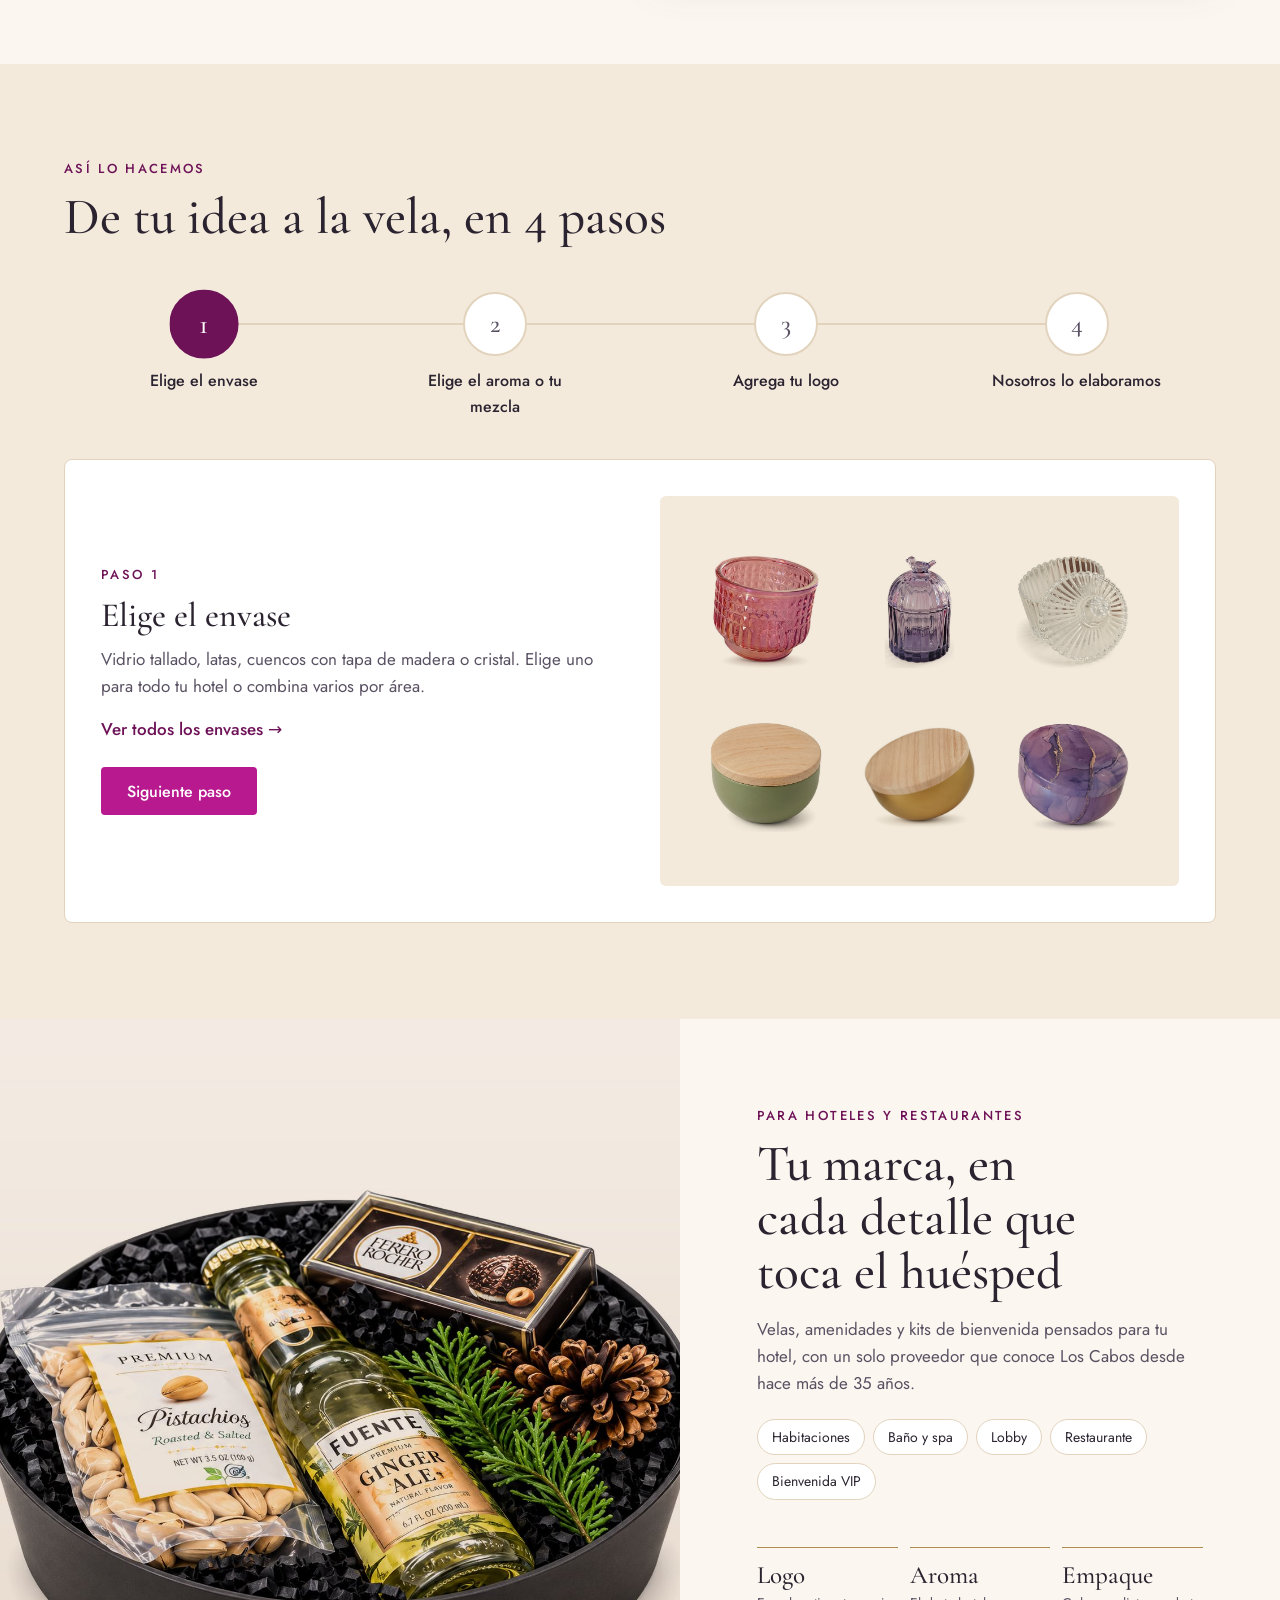
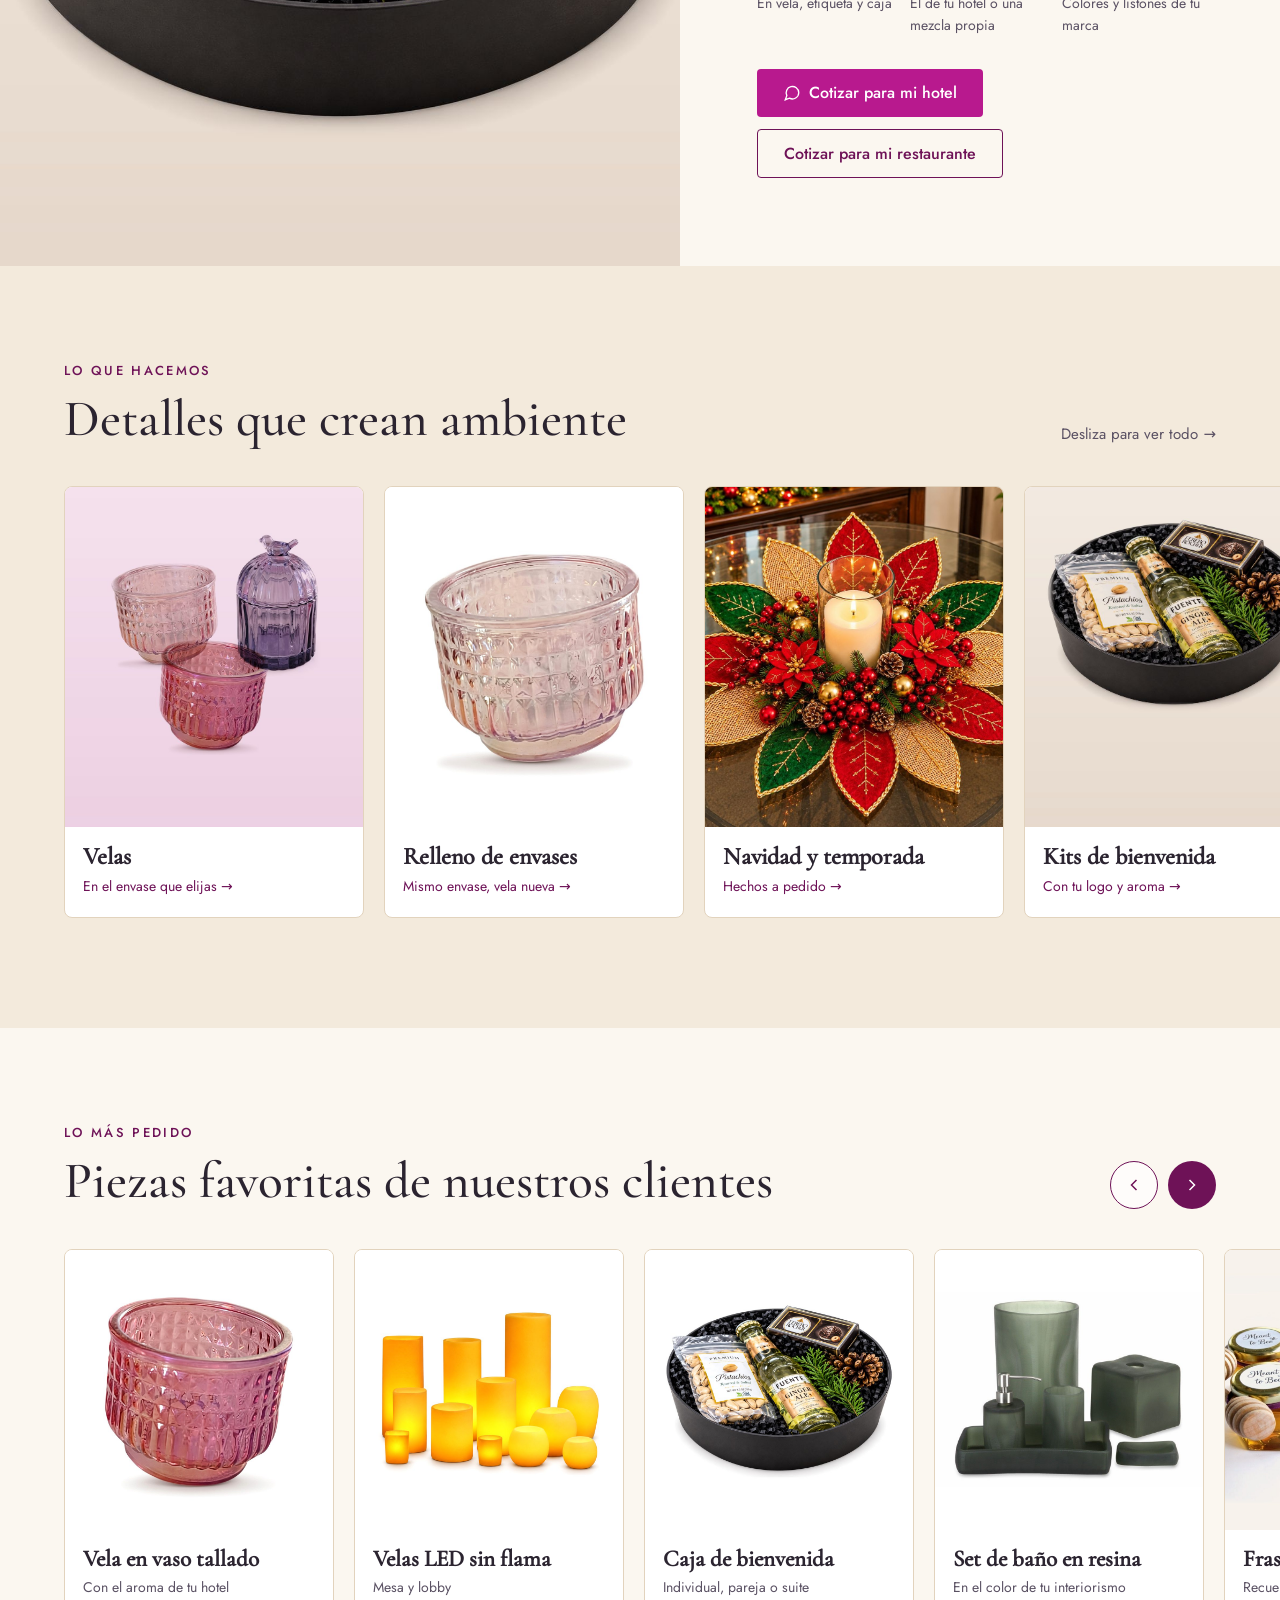
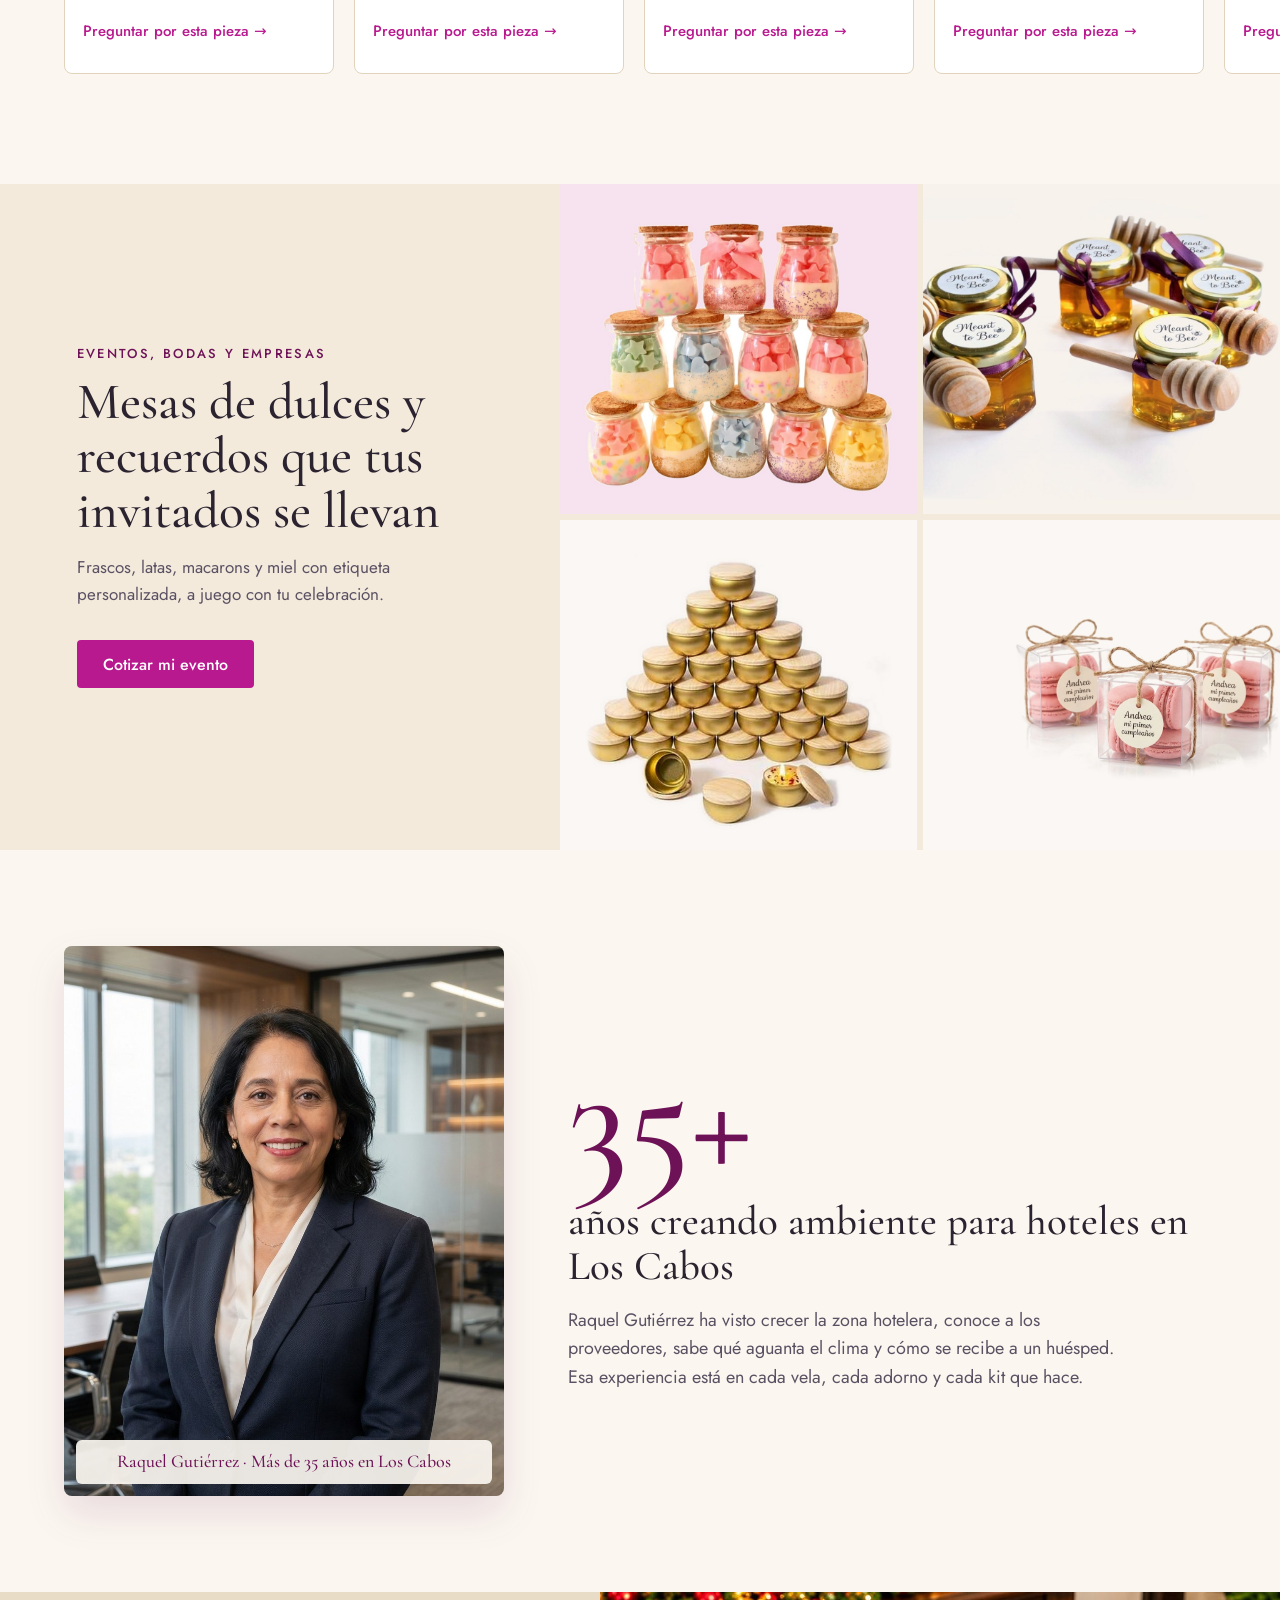
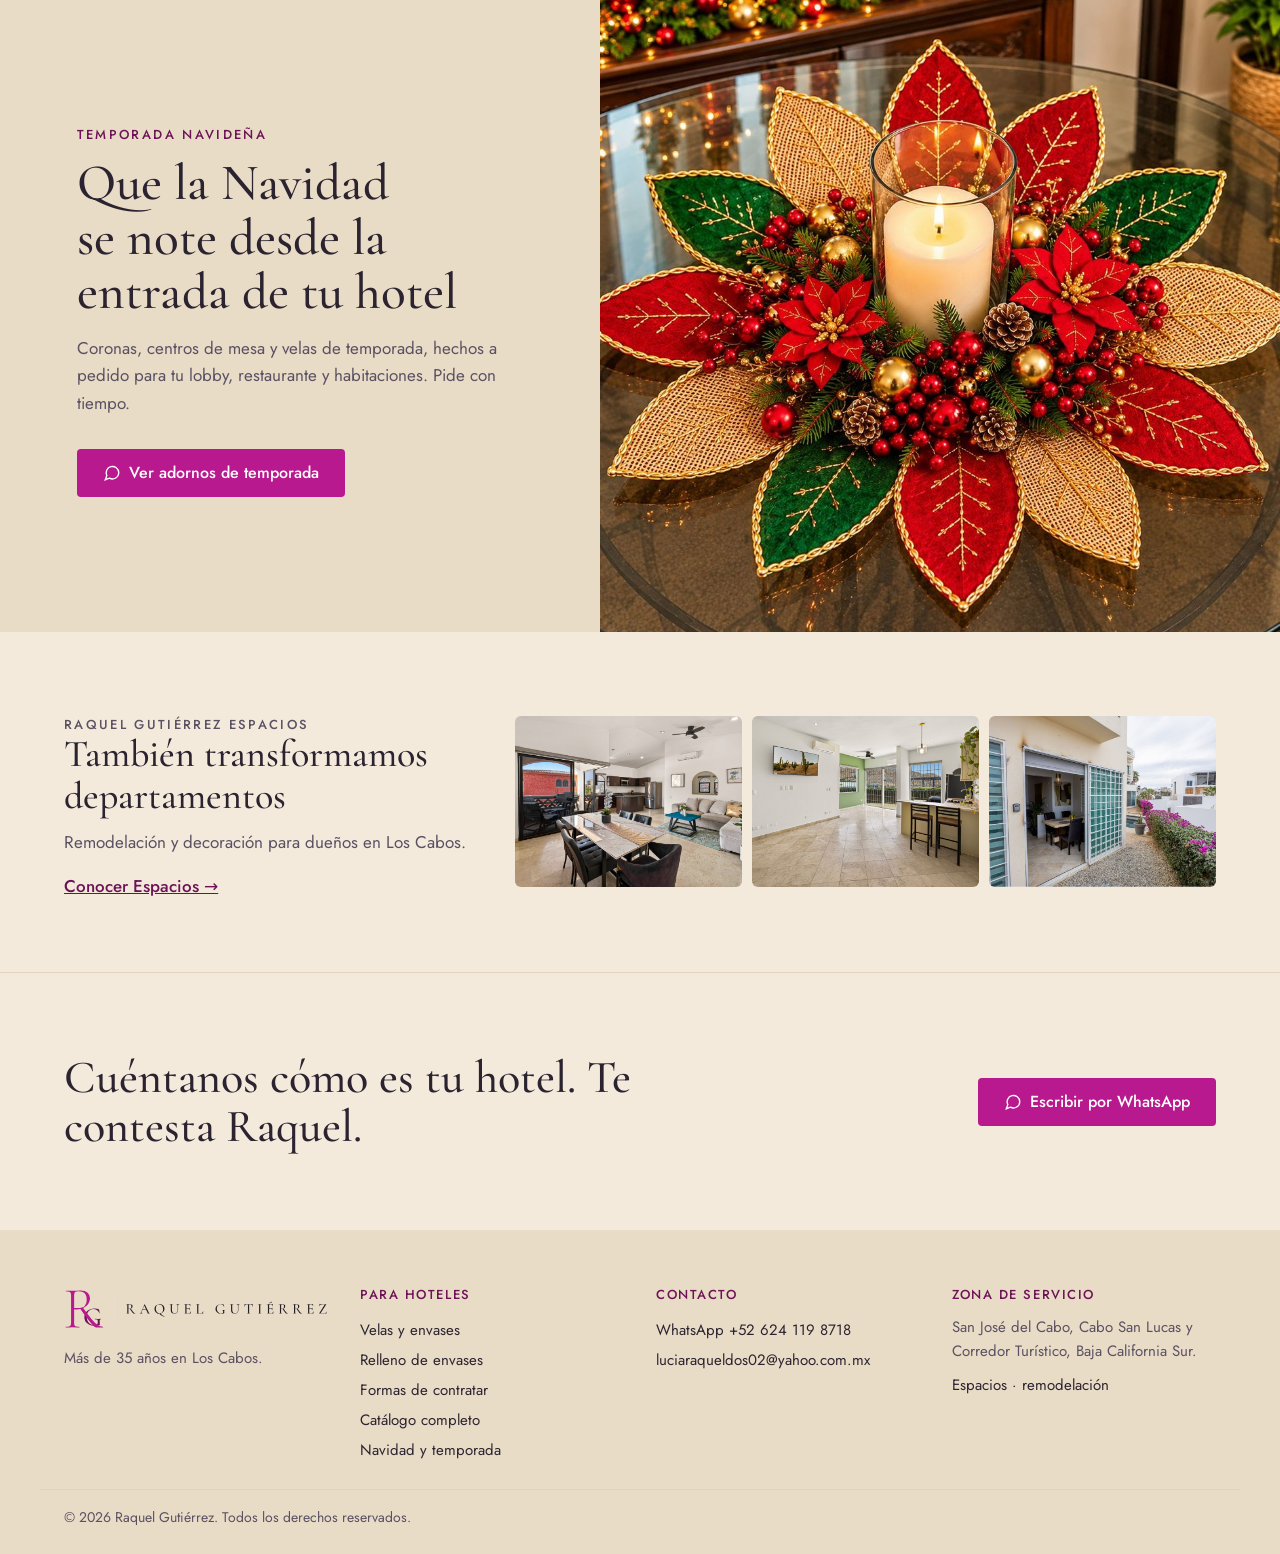
==== commit 05388837: "Inicio: poner la foto de Raquel (el cambio anterior sólo subió la imagen) Co-Authored-By: Claude Opu" ====
--- a/index.html
+++ b/index.html
@@ -25,7 +25,7 @@
 <link rel="icon" type="image/svg+xml" href="marca-rg/logos/svg/rg-icono-fucsia.svg">
 <link rel="apple-touch-icon" href="marca-rg/logos/png/rg-icono-fucsia-180.png">
 <link rel="stylesheet" href="marca-rg/brand.css">
-<link rel="stylesheet" href="marca-rg/sitio.css">
+<link rel="stylesheet" href="marca-rg/sitio.css?v=20261120b">
 <script>(function(){try{var t=new URLSearchParams(location.search).get("tema")||sessionStorage.getItem("rg-tema");if(t==="rosa"||t==="crema"){document.documentElement.setAttribute("data-tema",t);sessionStorage.setItem("rg-tema",t);}}catch(e){}})();</script>
 <style>
 *,*::before,*::after{box-sizing:border-box}
@@ -203,9 +203,9 @@
 
 /* Sobre Raquel */
 .raquel .wrap{display:flex;flex-wrap:wrap;gap:64px;align-items:center;padding-top:96px;padding-bottom:96px}
-.raquel__foto{flex:1 1 340px;max-width:440px;aspect-ratio:4/5;background:var(--f3);border-radius:8px;display:flex;flex-direction:column;align-items:center;justify-content:center;gap:18px;text-align:center;padding:32px}
-.raquel__foto img{width:110px;height:auto}
-.raquel__foto p{margin:0;font:500 22px/1.3 var(--rg-font-display);color:var(--acento)}
+.raquel__foto{flex:1 1 340px;max-width:440px;margin:0;position:relative;border-radius:8px;overflow:hidden;background:var(--f3);box-shadow:0 18px 40px rgba(110,18,87,.12)}
+.raquel__foto img{width:100%;aspect-ratio:4/5;height:auto;object-fit:cover;object-position:50% 20%}
+.raquel__foto figcaption{position:absolute;left:12px;right:12px;bottom:12px;background:rgba(var(--scrim),.92);color:var(--acento);border-radius:6px;padding:10px 14px;font:500 18px/1.3 var(--rg-font-display);text-align:center}
 .raquel__txt{flex:1 1 440px;min-width:0}
 .cifra{font-variant-numeric:lining-nums;margin:0;font:500 clamp(96px,12vw,160px)/.9 var(--rg-font-display);color:var(--acento)}
 .raquel__txt h2{margin:12px 0 0;font:500 clamp(30px,3.2vw,44px)/1.1 var(--rg-font-display)}
@@ -258,7 +258,8 @@
   .mosaico{grid-auto-rows:170px}
   .pers{grid-template-columns:1fr}
   .raquel .wrap{gap:36px;padding-top:72px;padding-bottom:72px}
-  .raquel__foto{flex-basis:auto;width:100%;aspect-ratio:16/10}
+  .raquel__foto{flex-basis:auto;width:100%;max-width:420px}
+  .raquel__foto figcaption{font-size:15px;padding:8px 10px}
   .espacios__fotos{grid-template-columns:1fr 1fr}
   .espacios__fotos img:nth-child(3){display:none}
   .relleno .wrap{padding-top:72px;padding-bottom:80px}
@@ -635,7 +636,7 @@
 
   <section class="raquel" id="raquel" aria-labelledby="raq-t">
     <div class="wrap">
-      <div class="raquel__foto"><img src="marca-rg/logos/svg/rg-monograma.svg" alt="" aria-hidden="true" width="110" height="109"><p>Más de 35 años en Los Cabos</p></div>
+      <figure class="raquel__foto"><img src="img/raquel-gutierrez.jpg" alt="Raquel Gutiérrez, fundadora, en su oficina" width="864" height="1152" loading="lazy"><figcaption>Raquel Gutiérrez · Más de 35 años en Los Cabos</figcaption></figure>
       <div class="raquel__txt">
         <p class="cifra">35+</p>
         <h2 id="raq-t">años creando ambiente para hoteles en Los Cabos</h2>
@@ -699,7 +700,7 @@
   <span class="txt" id="sg-wa-txt">¿Te ayudo?</span>
 </a>
 
-<script src="marca-rg/sitio.js"></script>
+<script src="marca-rg/sitio.js?v=20261120b"></script>
 
 <script>
 (function(){
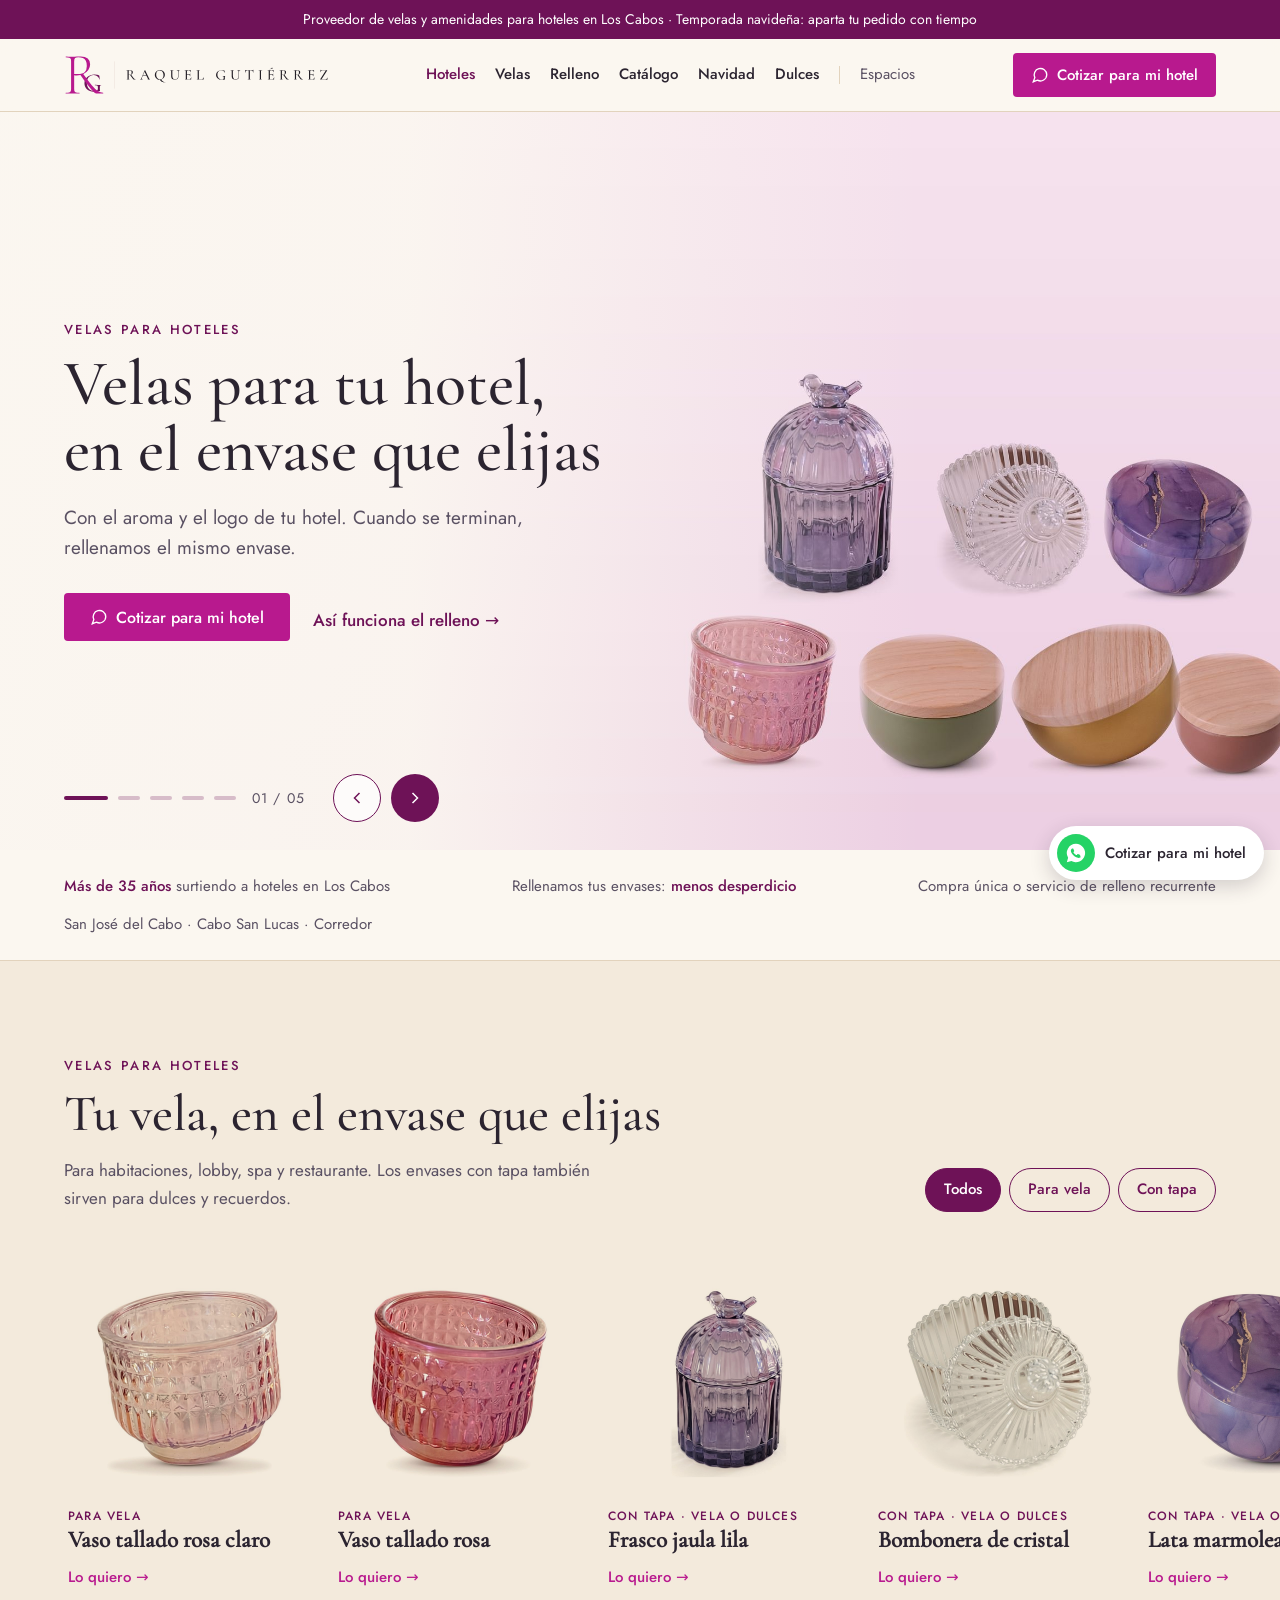
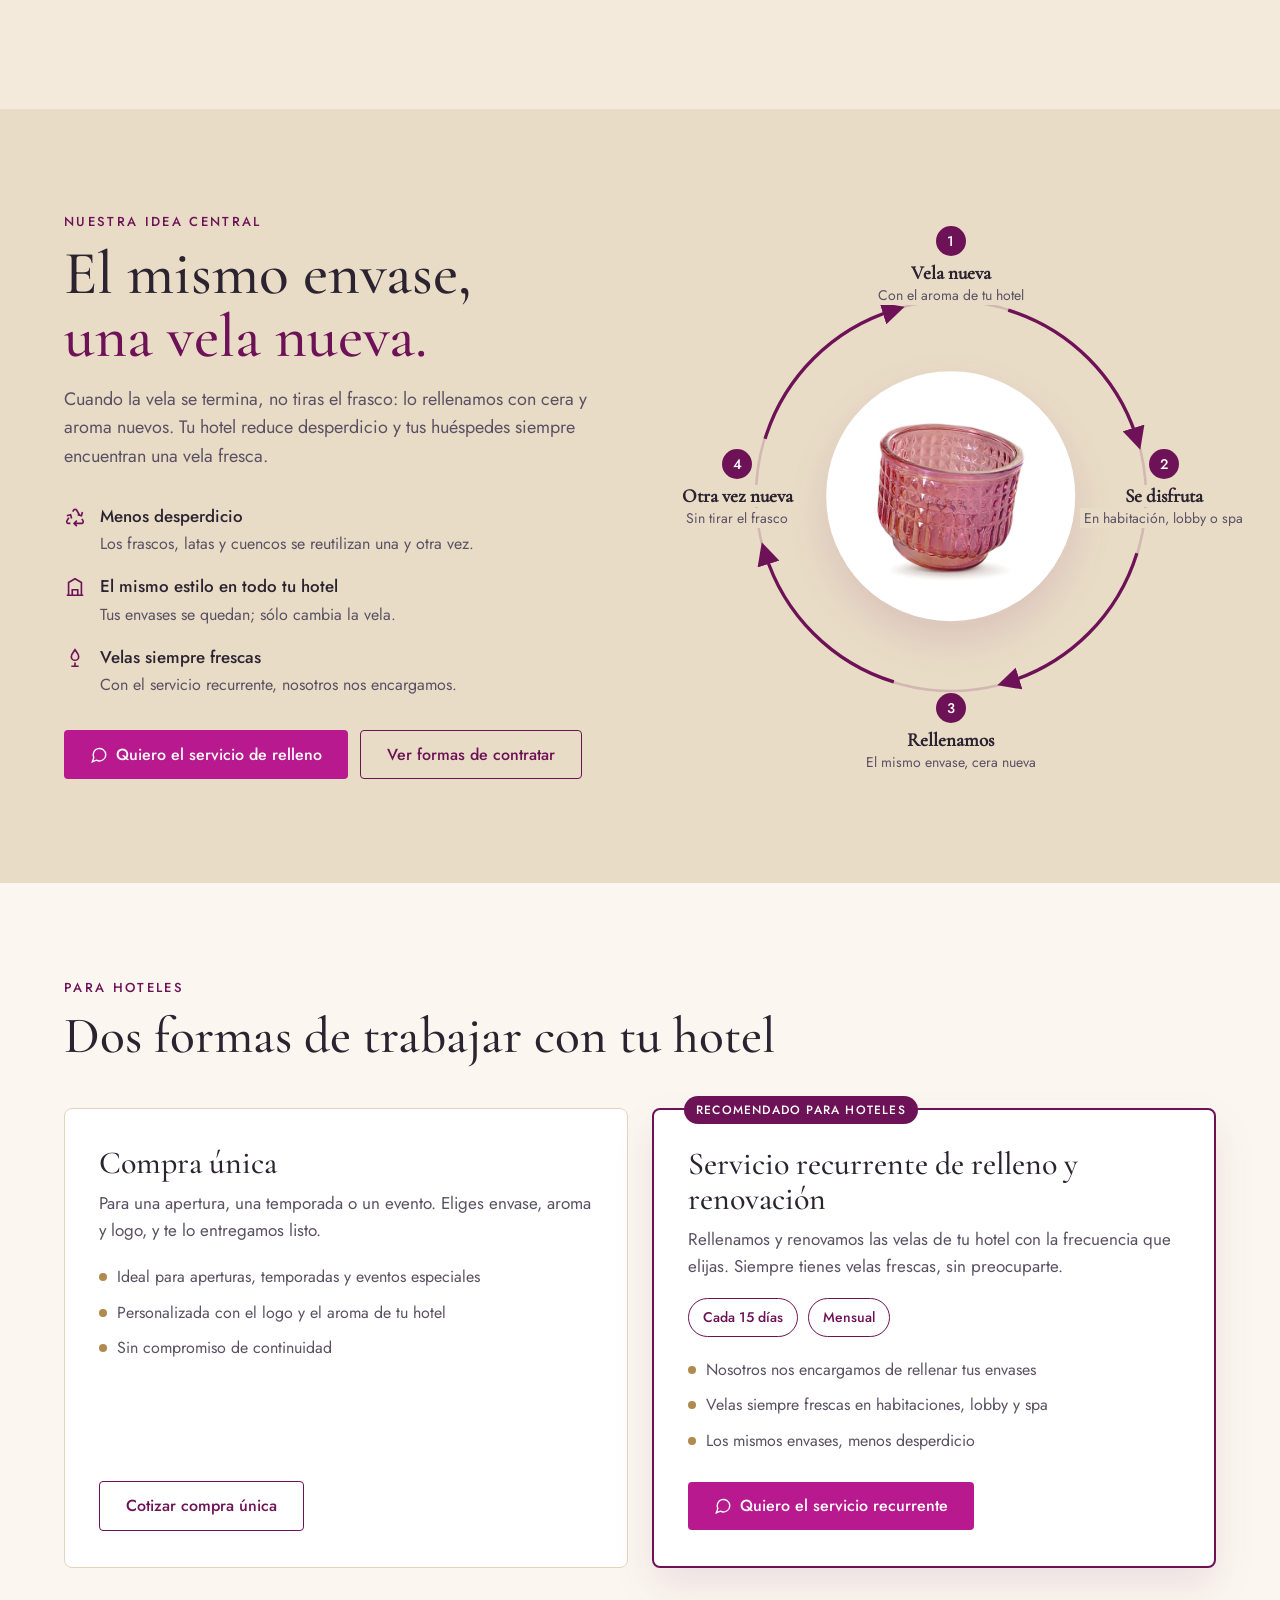
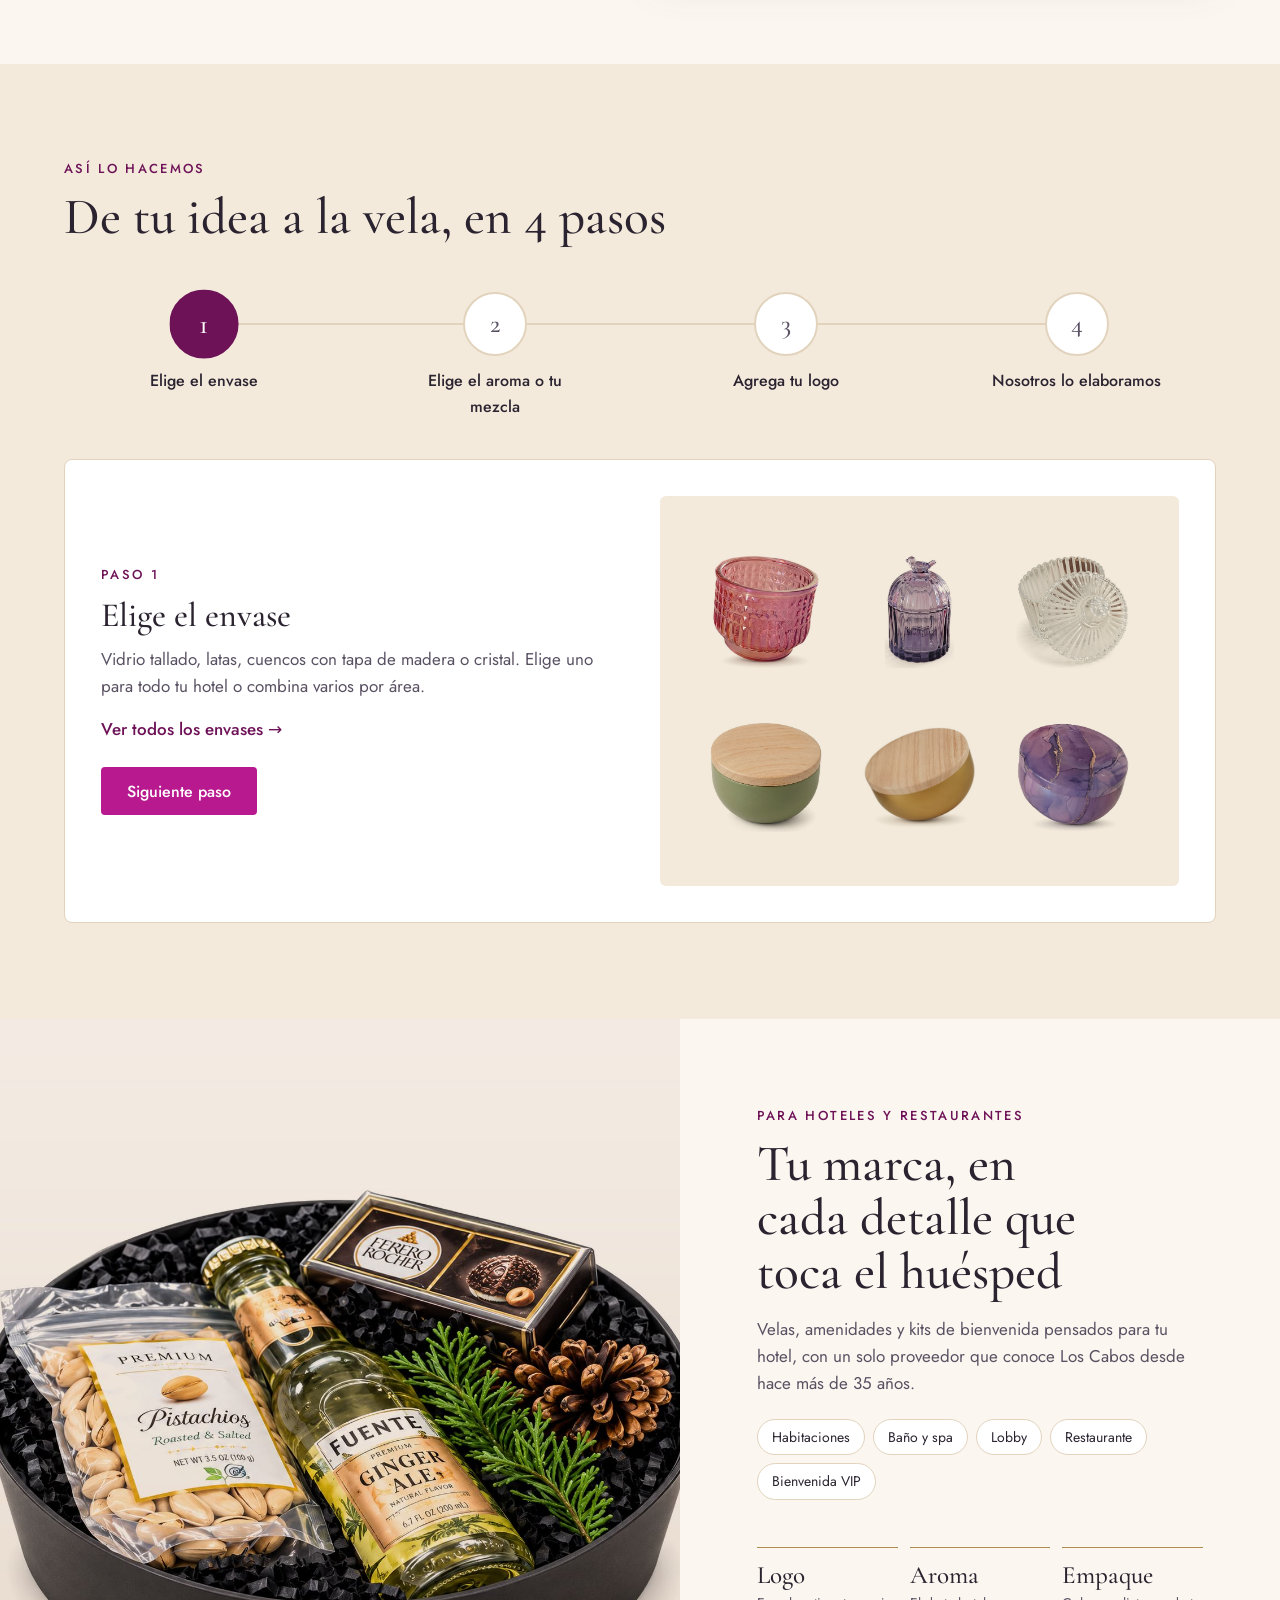
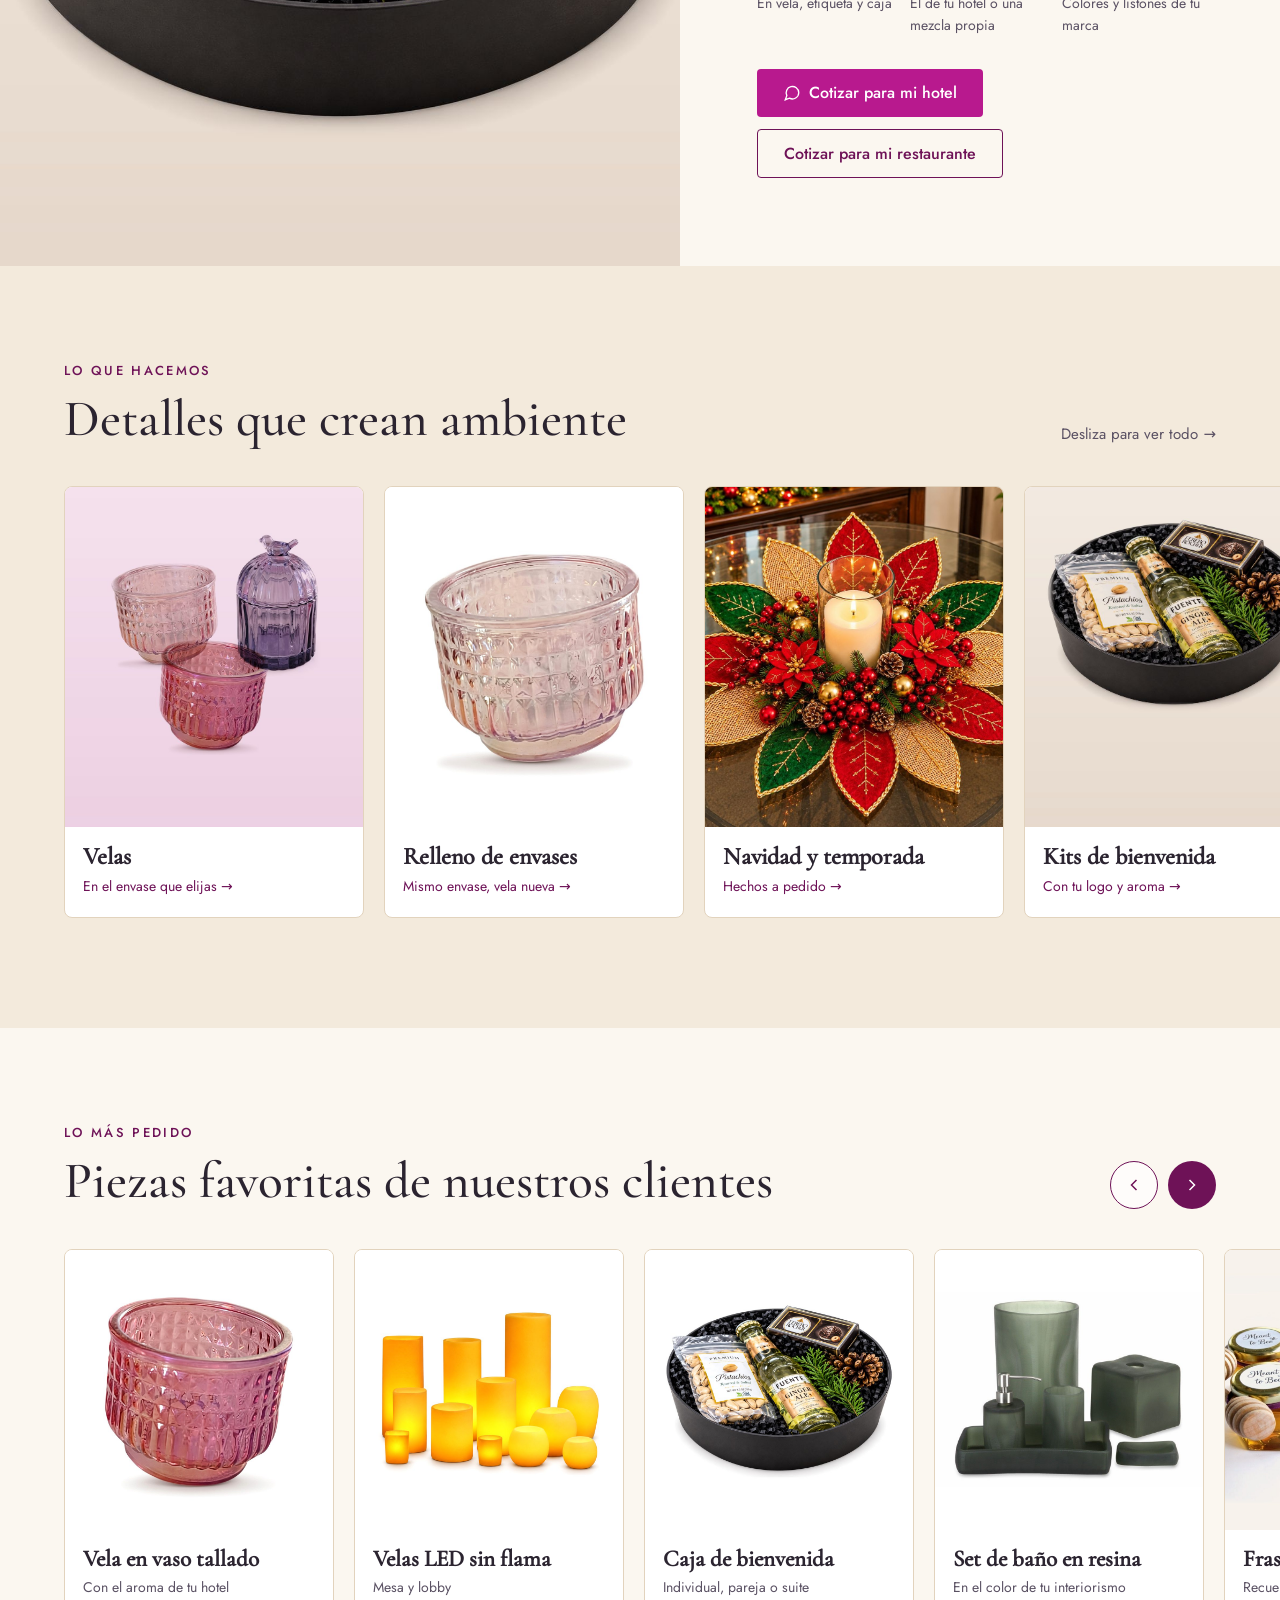
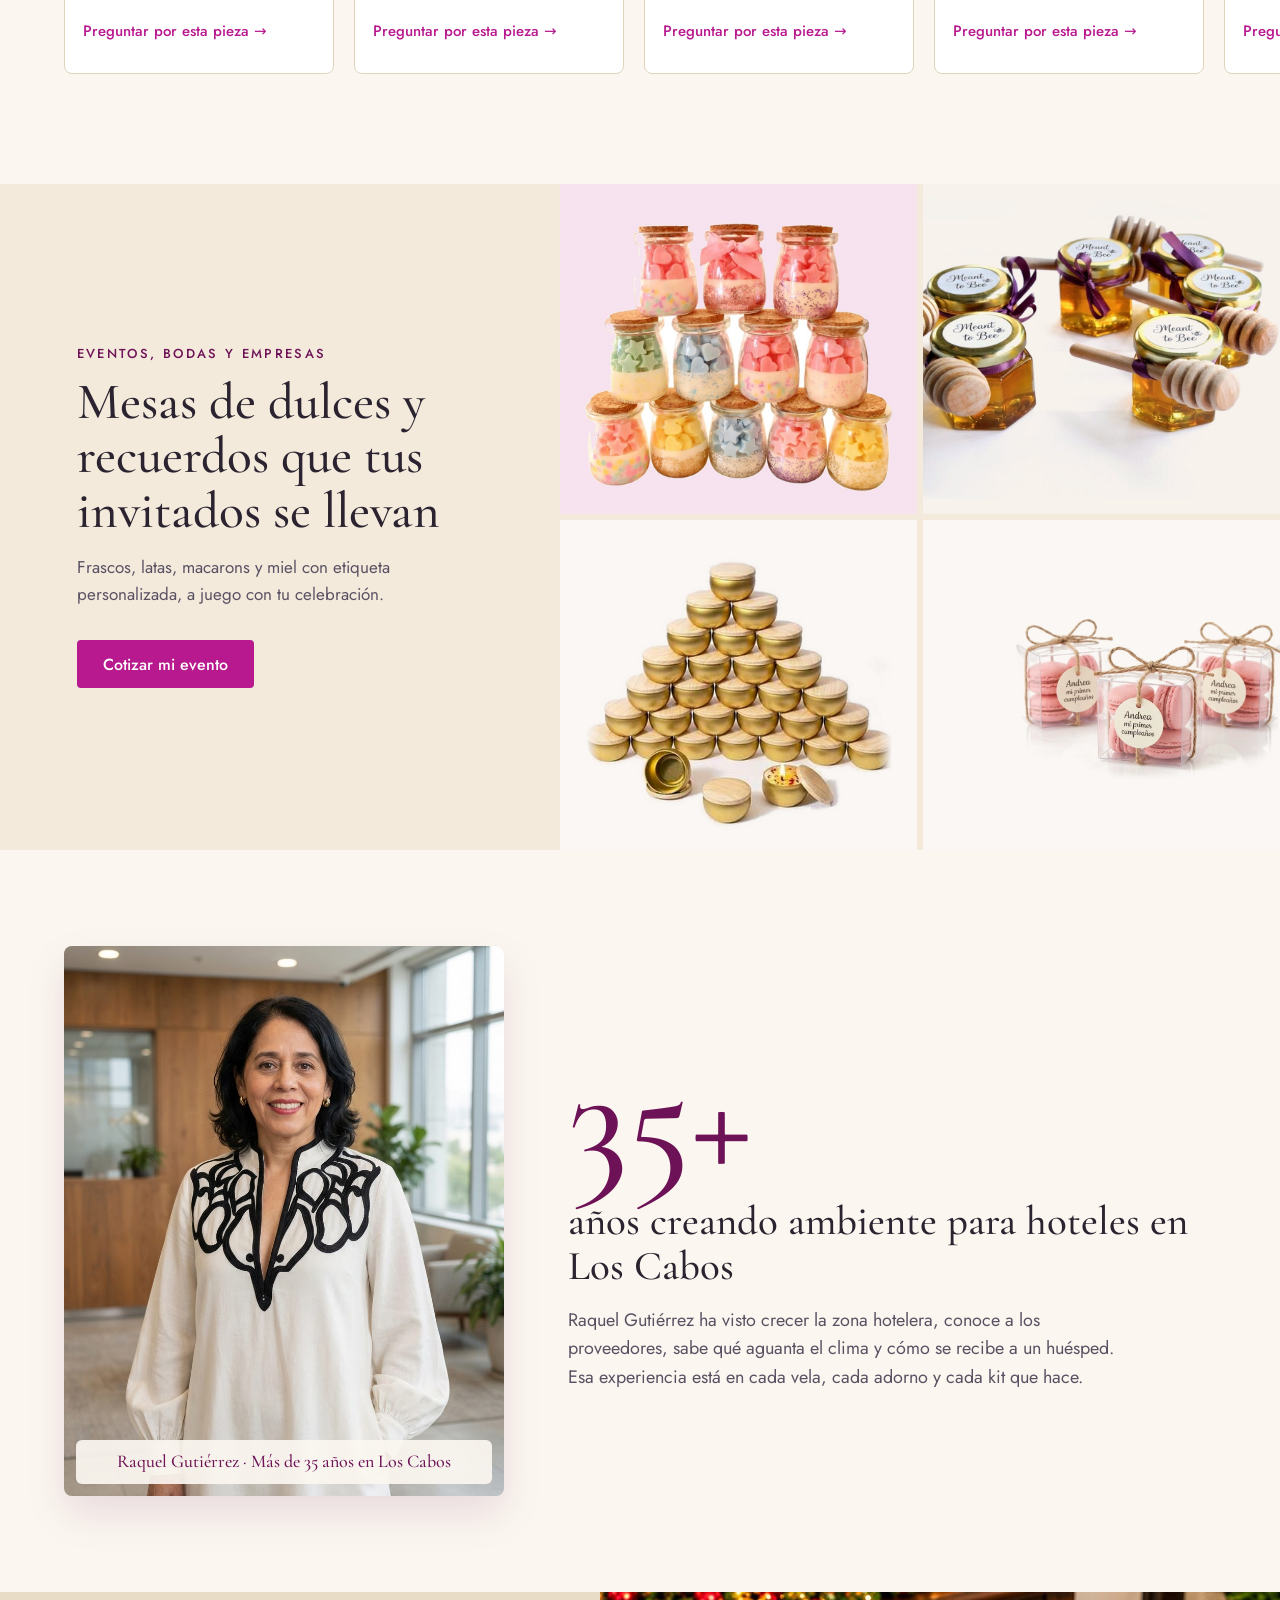
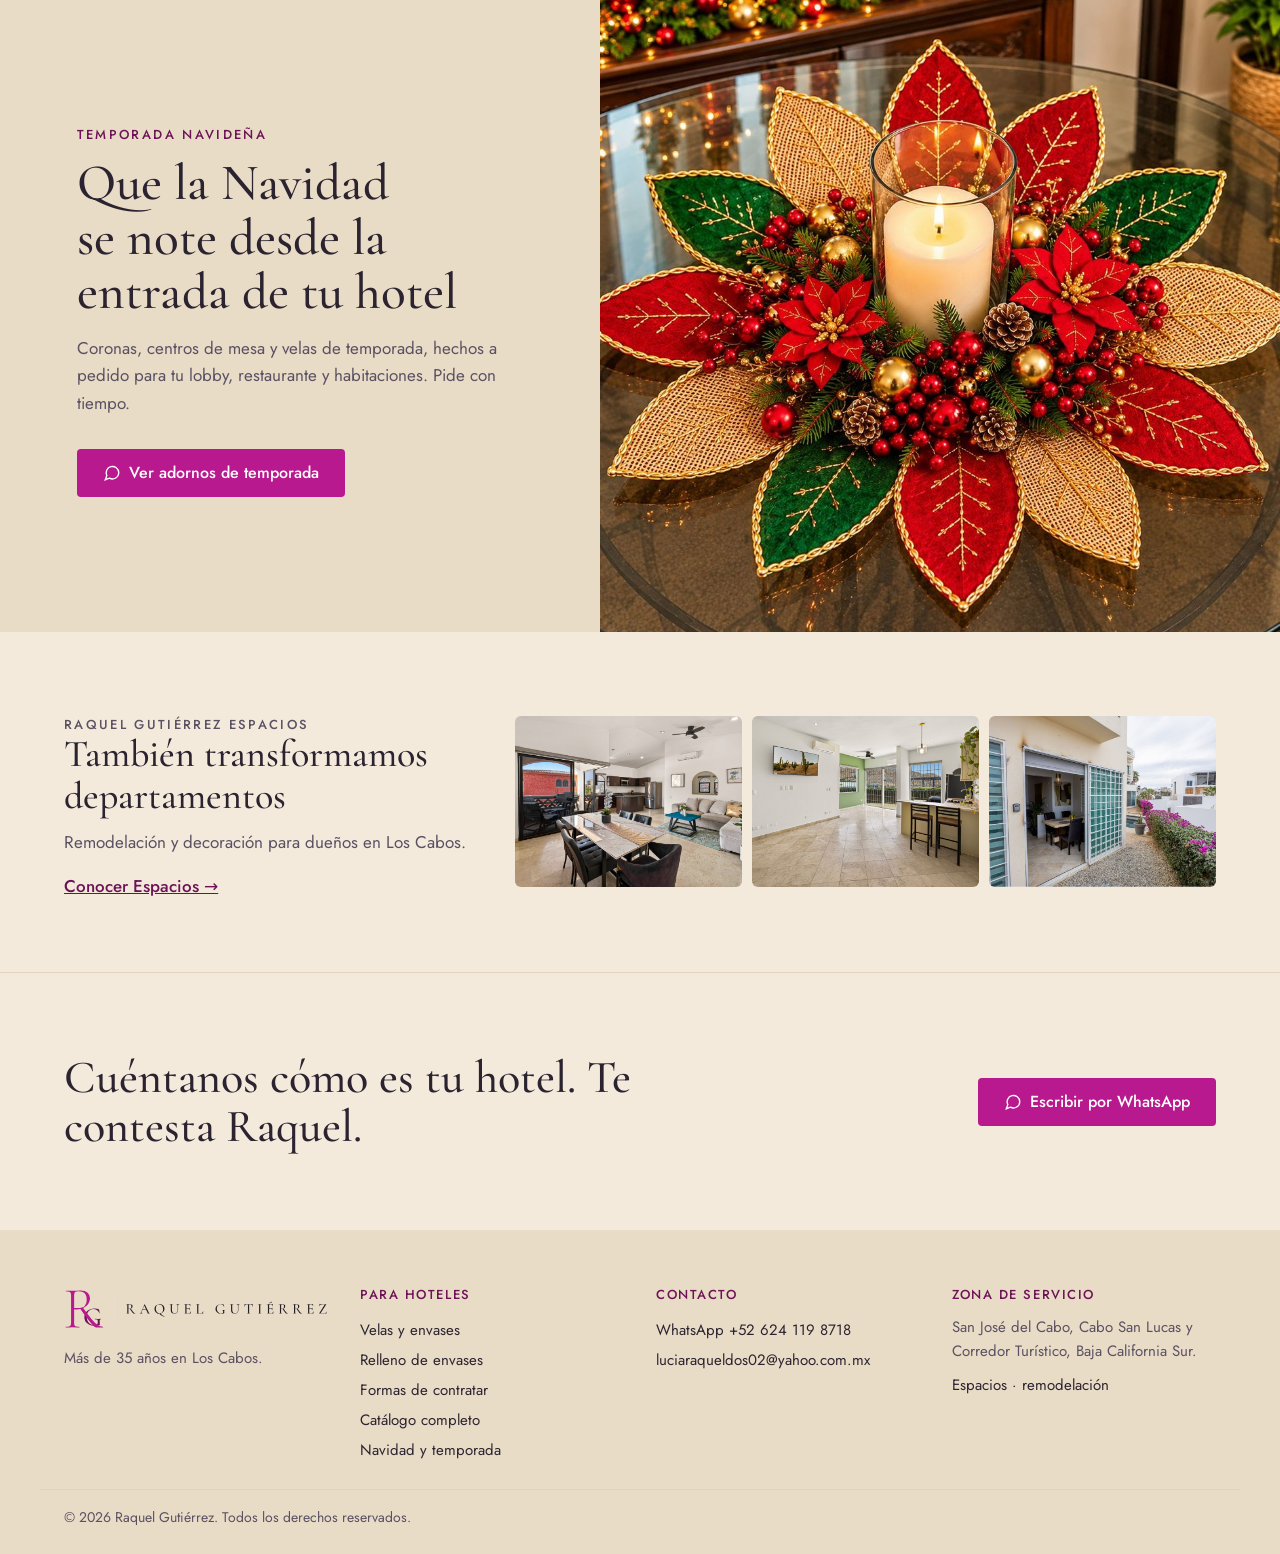
==== commit bd847c0b: "Inicio: nueva foto de Raquel Co-Authored-By: Claude Opus 5.5 <noreply@anthropic.com> Claude-Session:" ====
--- a/index.html
+++ b/index.html
@@ -636,7 +636,7 @@
 
   <section class="raquel" id="raquel" aria-labelledby="raq-t">
     <div class="wrap">
-      <figure class="raquel__foto"><img src="img/raquel-gutierrez.jpg" alt="Raquel Gutiérrez, fundadora, en su oficina" width="864" height="1152" loading="lazy"><figcaption>Raquel Gutiérrez · Más de 35 años en Los Cabos</figcaption></figure>
+      <figure class="raquel__foto"><img src="img/raquel-gutierrez-2.jpg" alt="Raquel Gutiérrez, fundadora" width="864" height="1152" loading="lazy"><figcaption>Raquel Gutiérrez · Más de 35 años en Los Cabos</figcaption></figure>
       <div class="raquel__txt">
         <p class="cifra">35+</p>
         <h2 id="raq-t">años creando ambiente para hoteles en Los Cabos</h2>
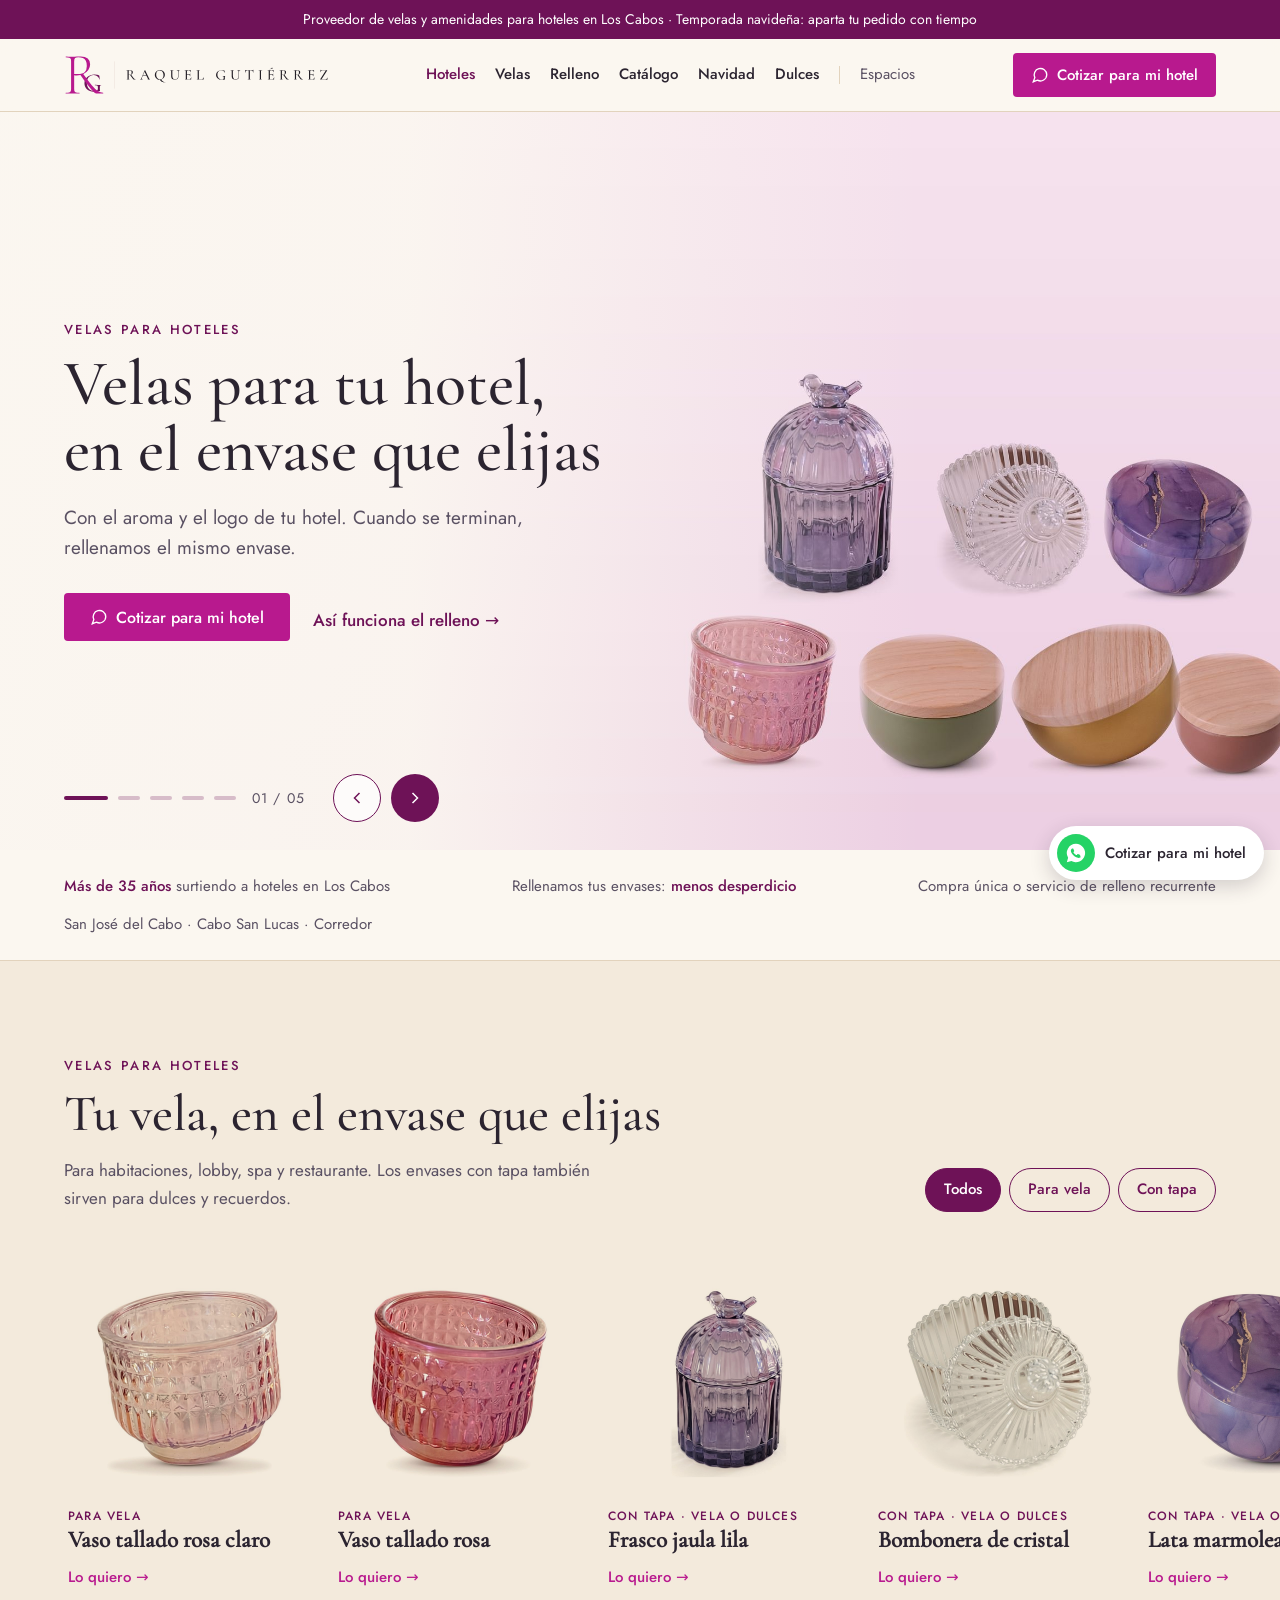
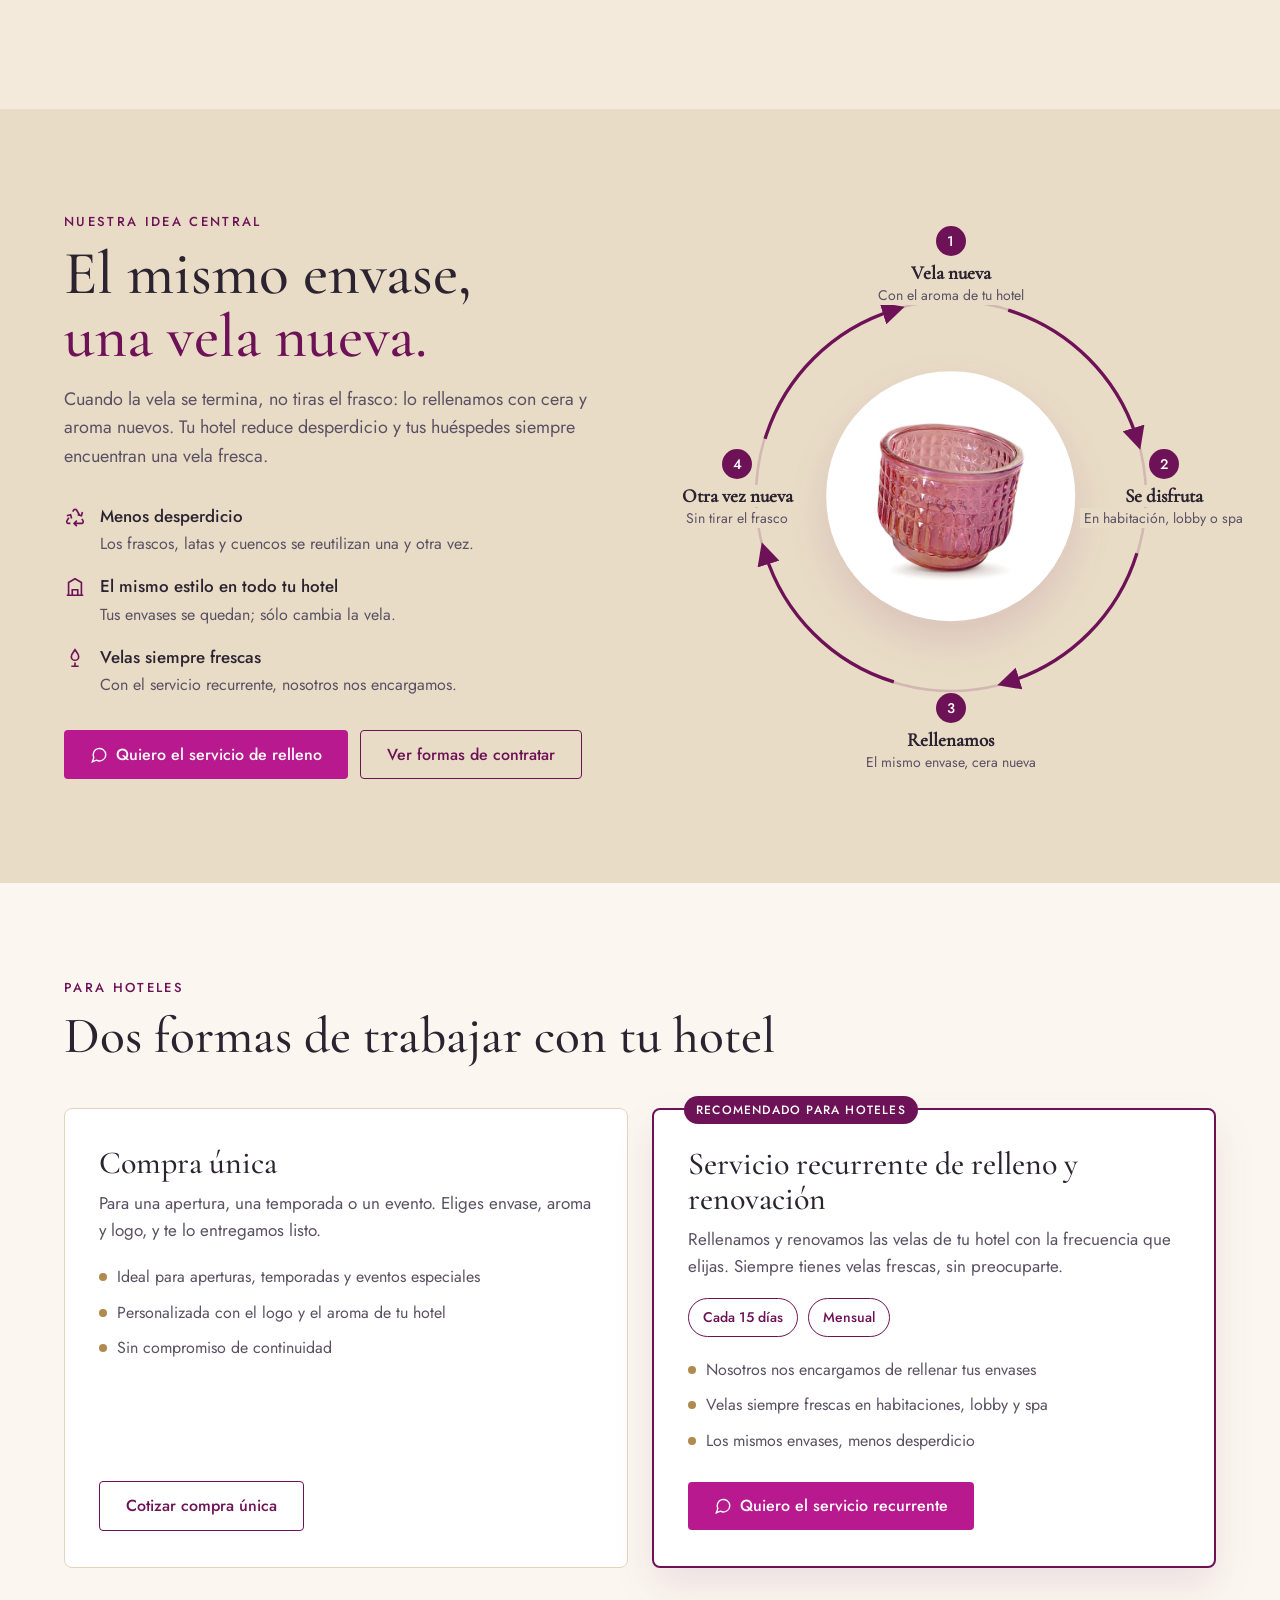
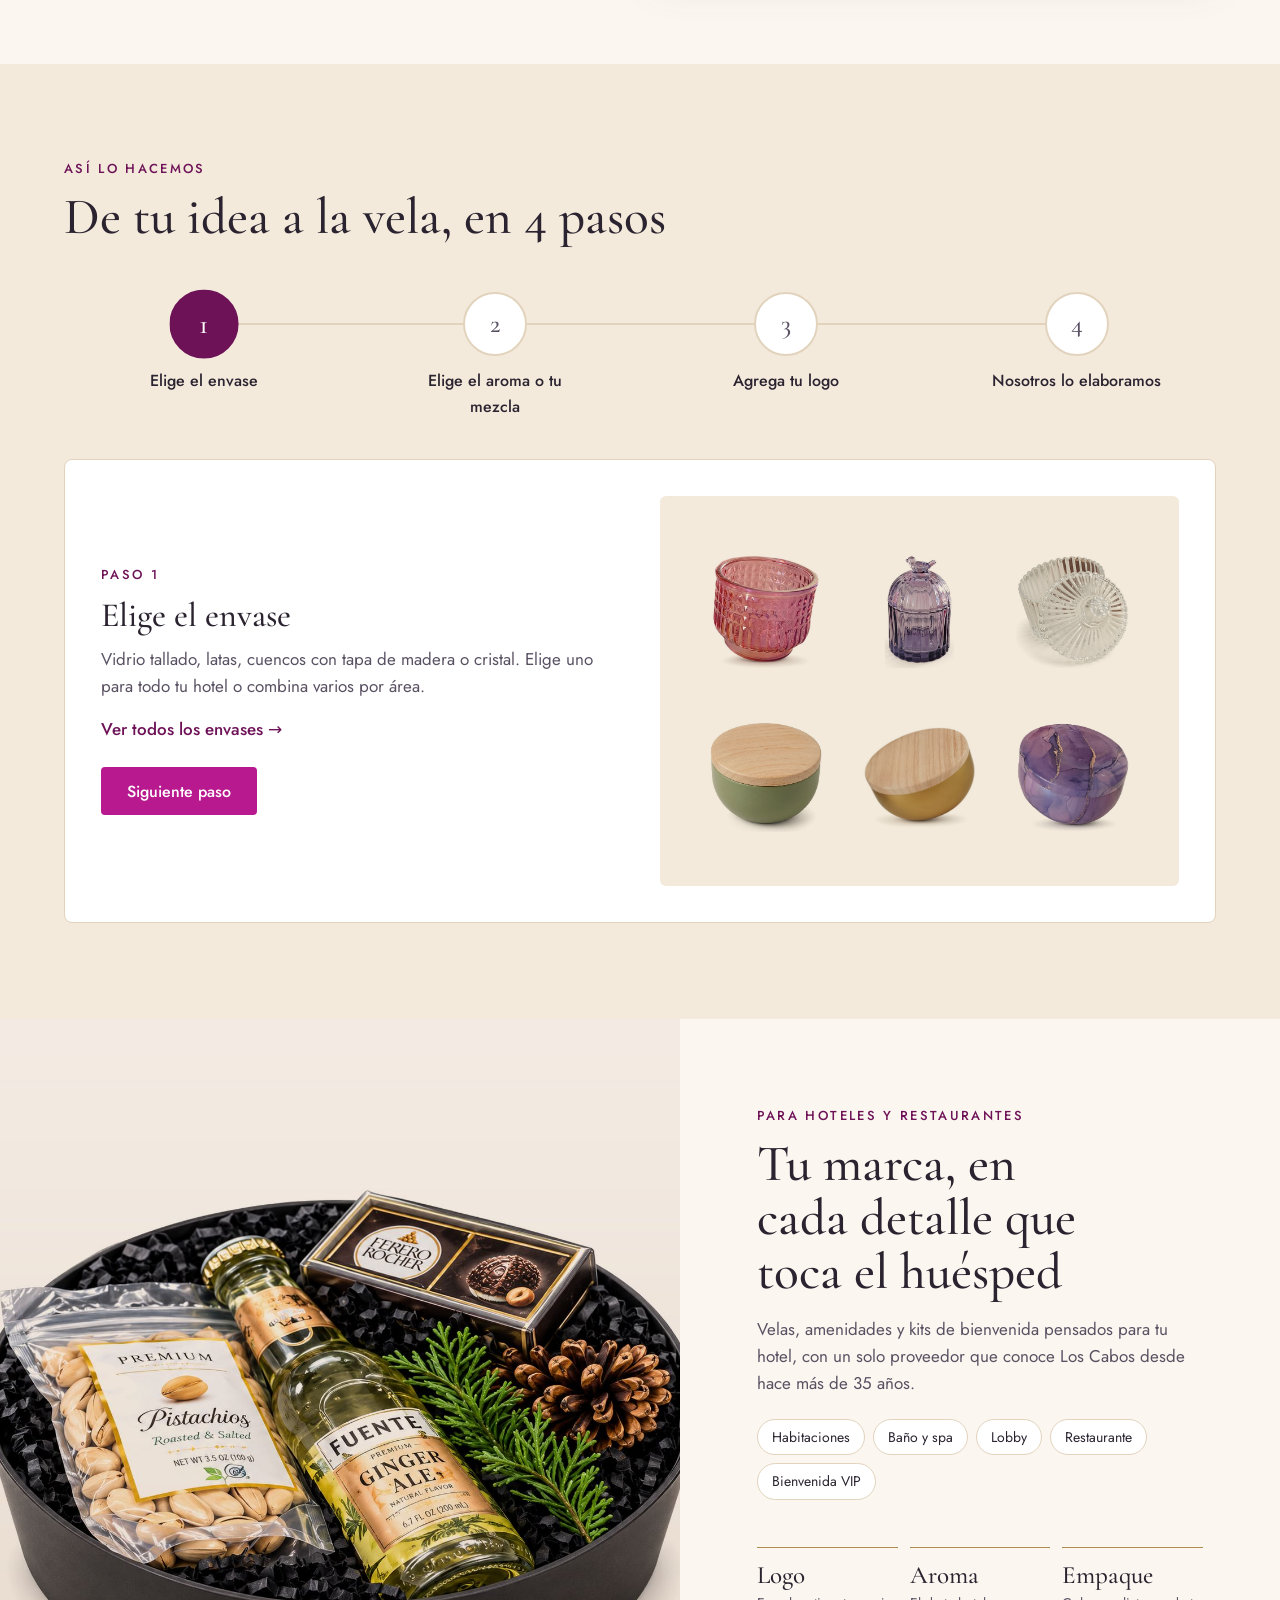
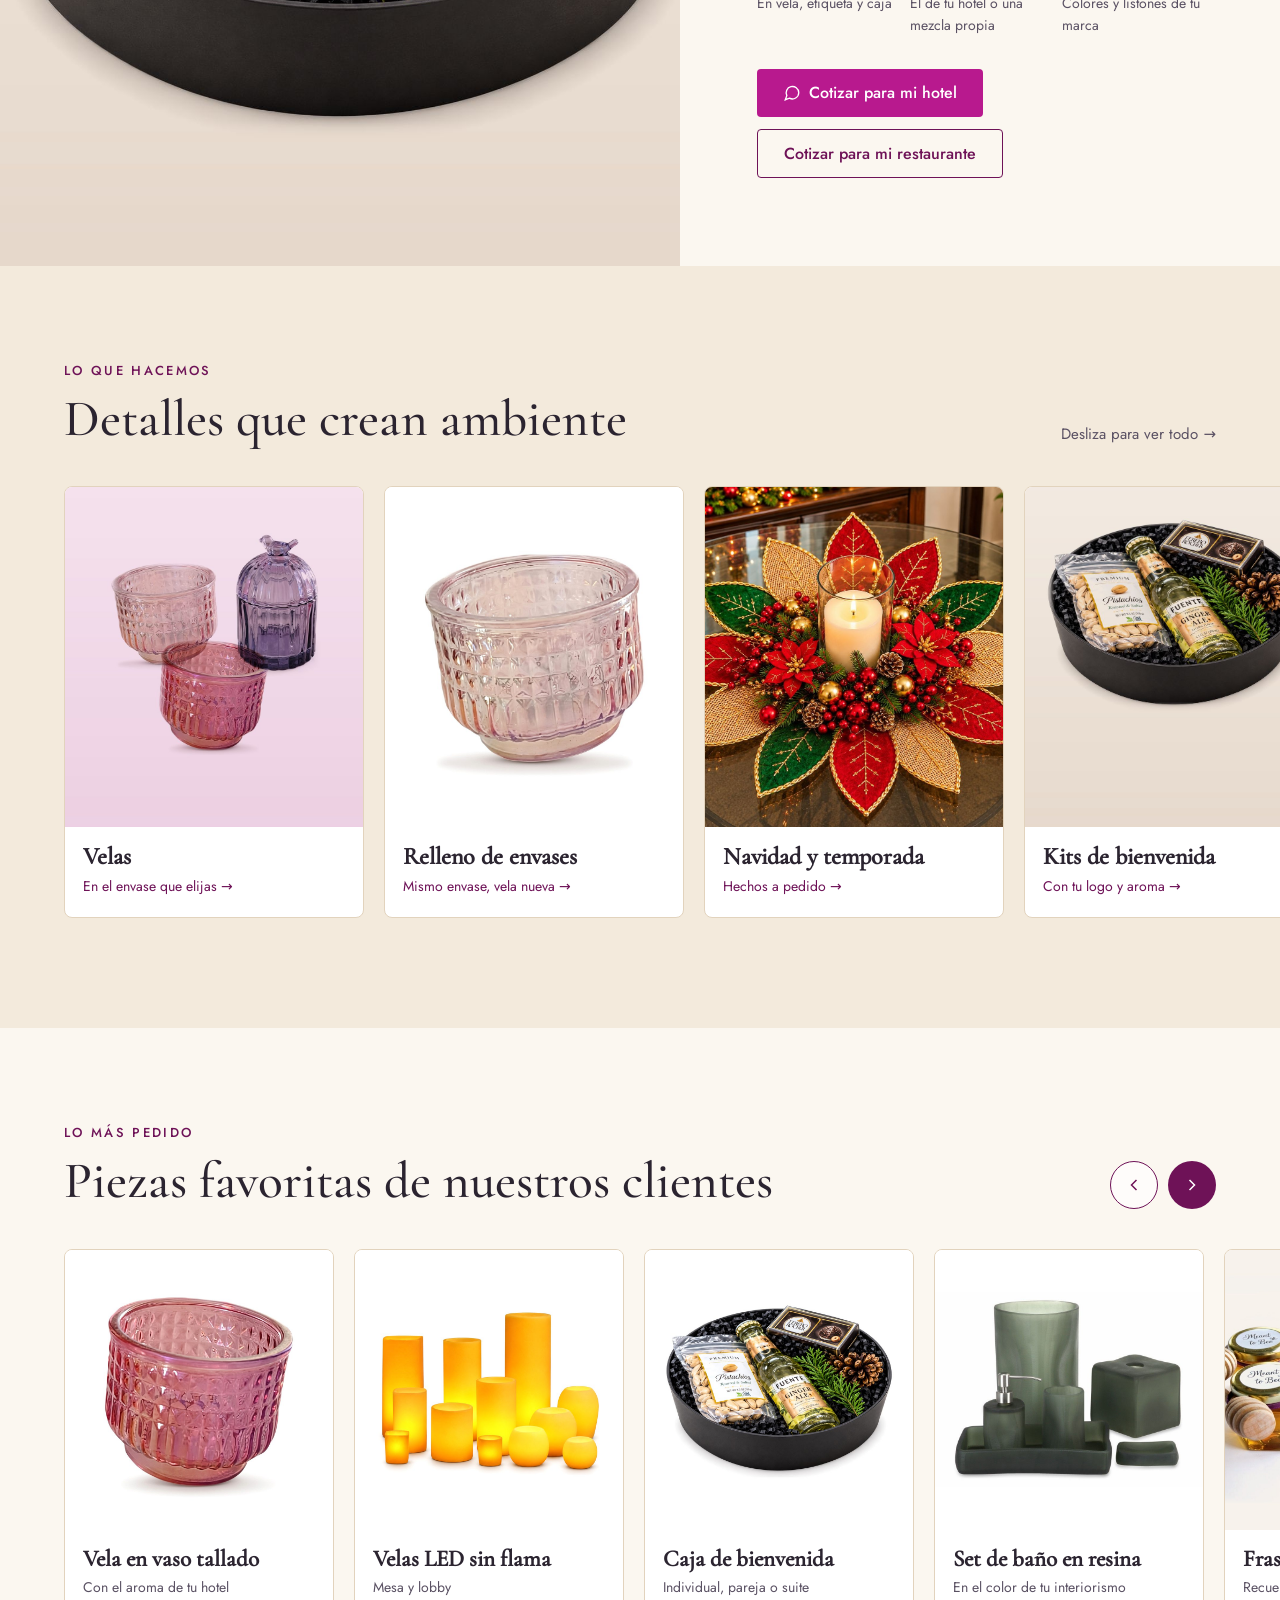
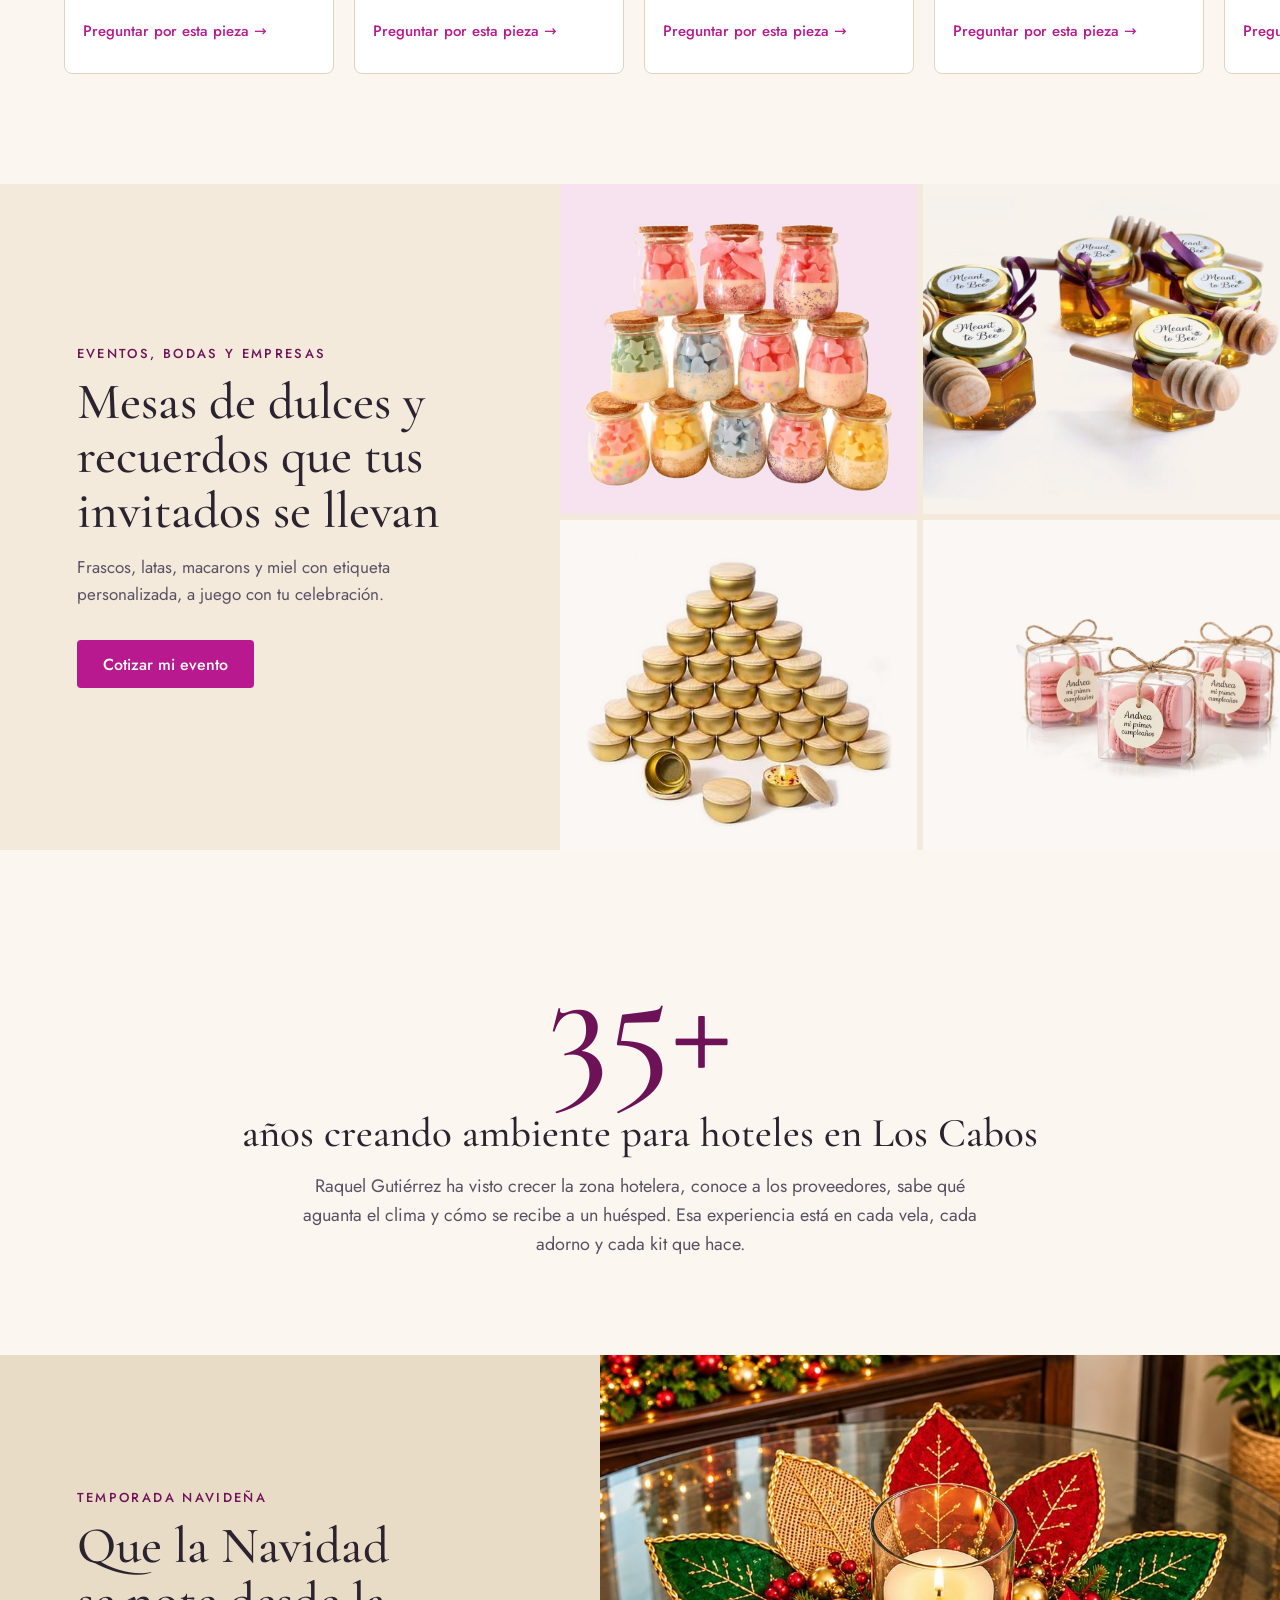
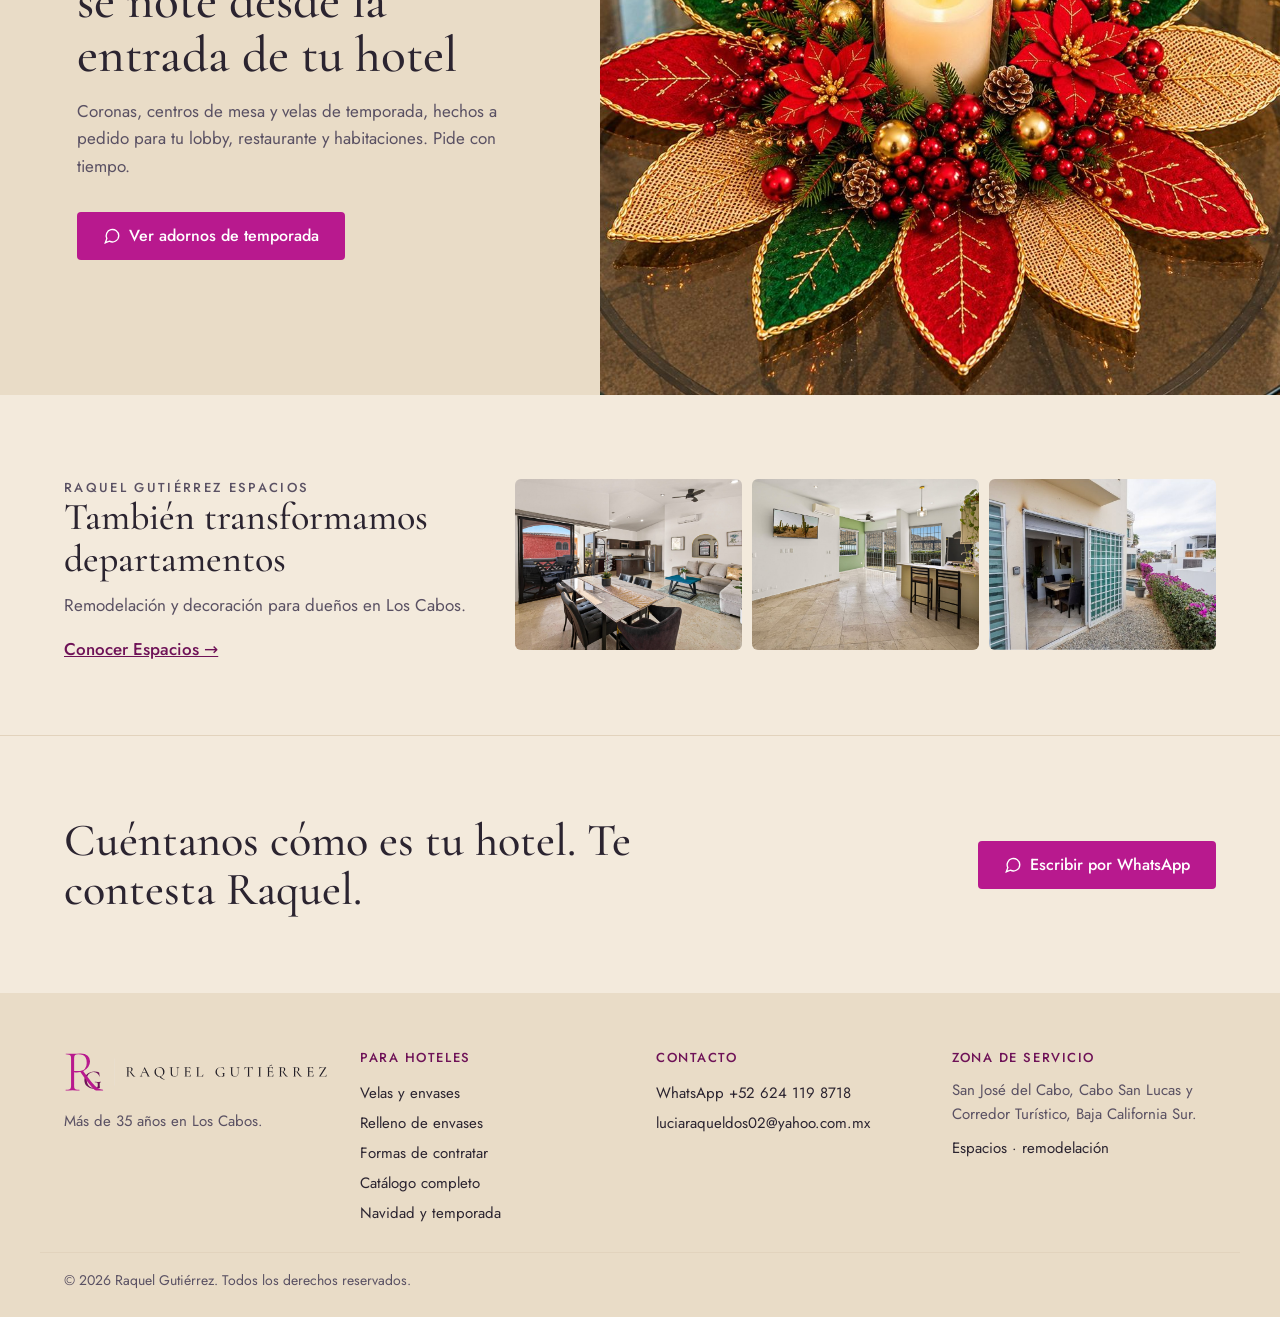
==== commit 9fef1985: "Inicio: quitar la foto de Raquel; la sección de trayectoria queda sólo con texto Co-Authored-By: Cla" ====
--- a/index.html
+++ b/index.html
@@ -202,12 +202,11 @@
 .mosaico img{width:100%;height:100%;object-fit:cover}
 
 /* Sobre Raquel */
-.raquel .wrap{display:flex;flex-wrap:wrap;gap:64px;align-items:center;padding-top:96px;padding-bottom:96px}
-.raquel__foto{flex:1 1 340px;max-width:440px;margin:0;position:relative;border-radius:8px;overflow:hidden;background:var(--f3);box-shadow:0 18px 40px rgba(110,18,87,.12)}
-.raquel__foto img{width:100%;aspect-ratio:4/5;height:auto;object-fit:cover;object-position:50% 20%}
-.raquel__foto figcaption{position:absolute;left:12px;right:12px;bottom:12px;background:rgba(var(--scrim),.92);color:var(--acento);border-radius:6px;padding:10px 14px;font:500 18px/1.3 var(--rg-font-display);text-align:center}
-.raquel__txt{flex:1 1 440px;min-width:0}
+.raquel .wrap{display:flex;justify-content:center;text-align:center;padding-top:96px;padding-bottom:96px}
+.raquel__txt{max-width:860px;min-width:0}
+.raquel__txt .cuerpo{margin-left:auto;margin-right:auto;max-width:680px}
 .cifra{font-variant-numeric:lining-nums;margin:0;font:500 clamp(96px,12vw,160px)/.9 var(--rg-font-display);color:var(--acento)}
+.raquel__txt .cifra{line-height:1;margin-bottom:10px}
 .raquel__txt h2{margin:12px 0 0;font:500 clamp(30px,3.2vw,44px)/1.1 var(--rg-font-display)}
 
 /* Espacios */
@@ -258,8 +257,6 @@
   .mosaico{grid-auto-rows:170px}
   .pers{grid-template-columns:1fr}
   .raquel .wrap{gap:36px;padding-top:72px;padding-bottom:72px}
-  .raquel__foto{flex-basis:auto;width:100%;max-width:420px}
-  .raquel__foto figcaption{font-size:15px;padding:8px 10px}
   .espacios__fotos{grid-template-columns:1fr 1fr}
   .espacios__fotos img:nth-child(3){display:none}
   .relleno .wrap{padding-top:72px;padding-bottom:80px}
@@ -636,7 +633,6 @@
 
   <section class="raquel" id="raquel" aria-labelledby="raq-t">
     <div class="wrap">
-      <figure class="raquel__foto"><img src="img/raquel-gutierrez-2.jpg" alt="Raquel Gutiérrez, fundadora" width="864" height="1152" loading="lazy"><figcaption>Raquel Gutiérrez · Más de 35 años en Los Cabos</figcaption></figure>
       <div class="raquel__txt">
         <p class="cifra">35+</p>
         <h2 id="raq-t">años creando ambiente para hoteles en Los Cabos</h2>
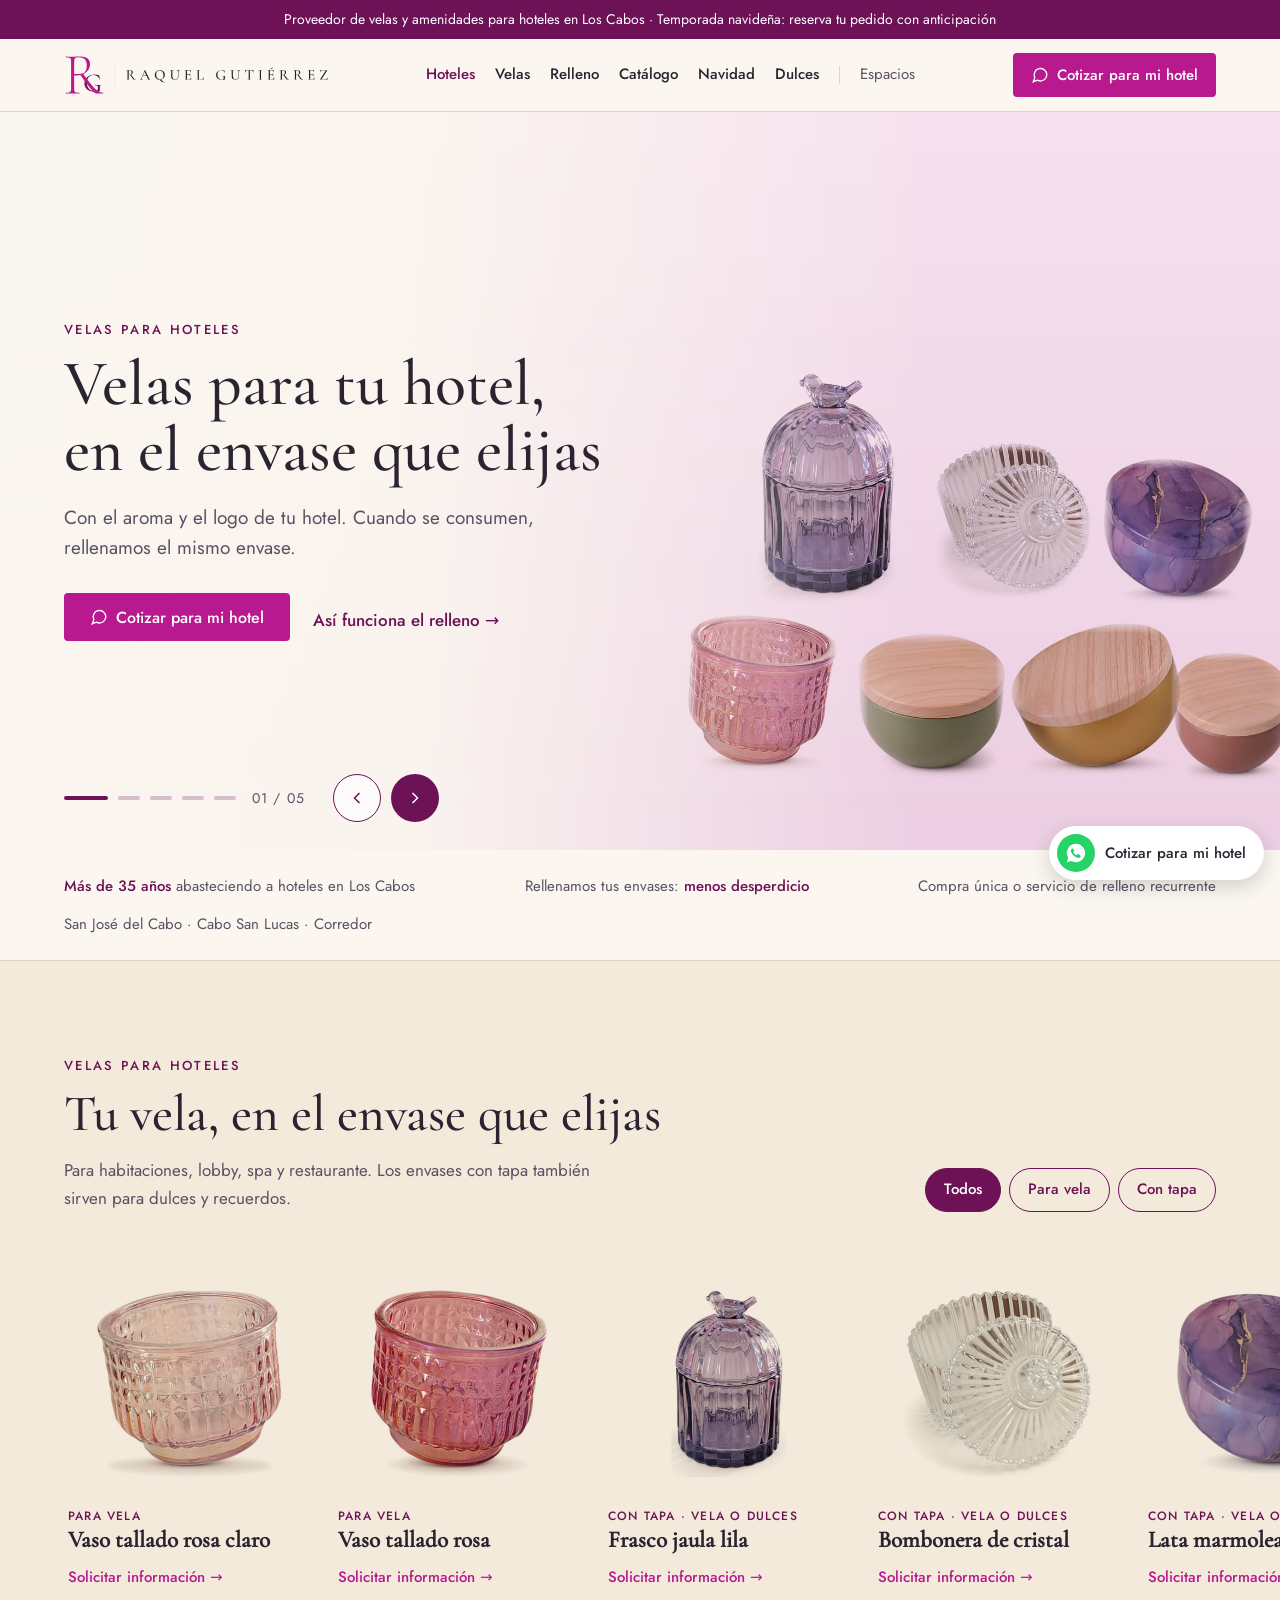
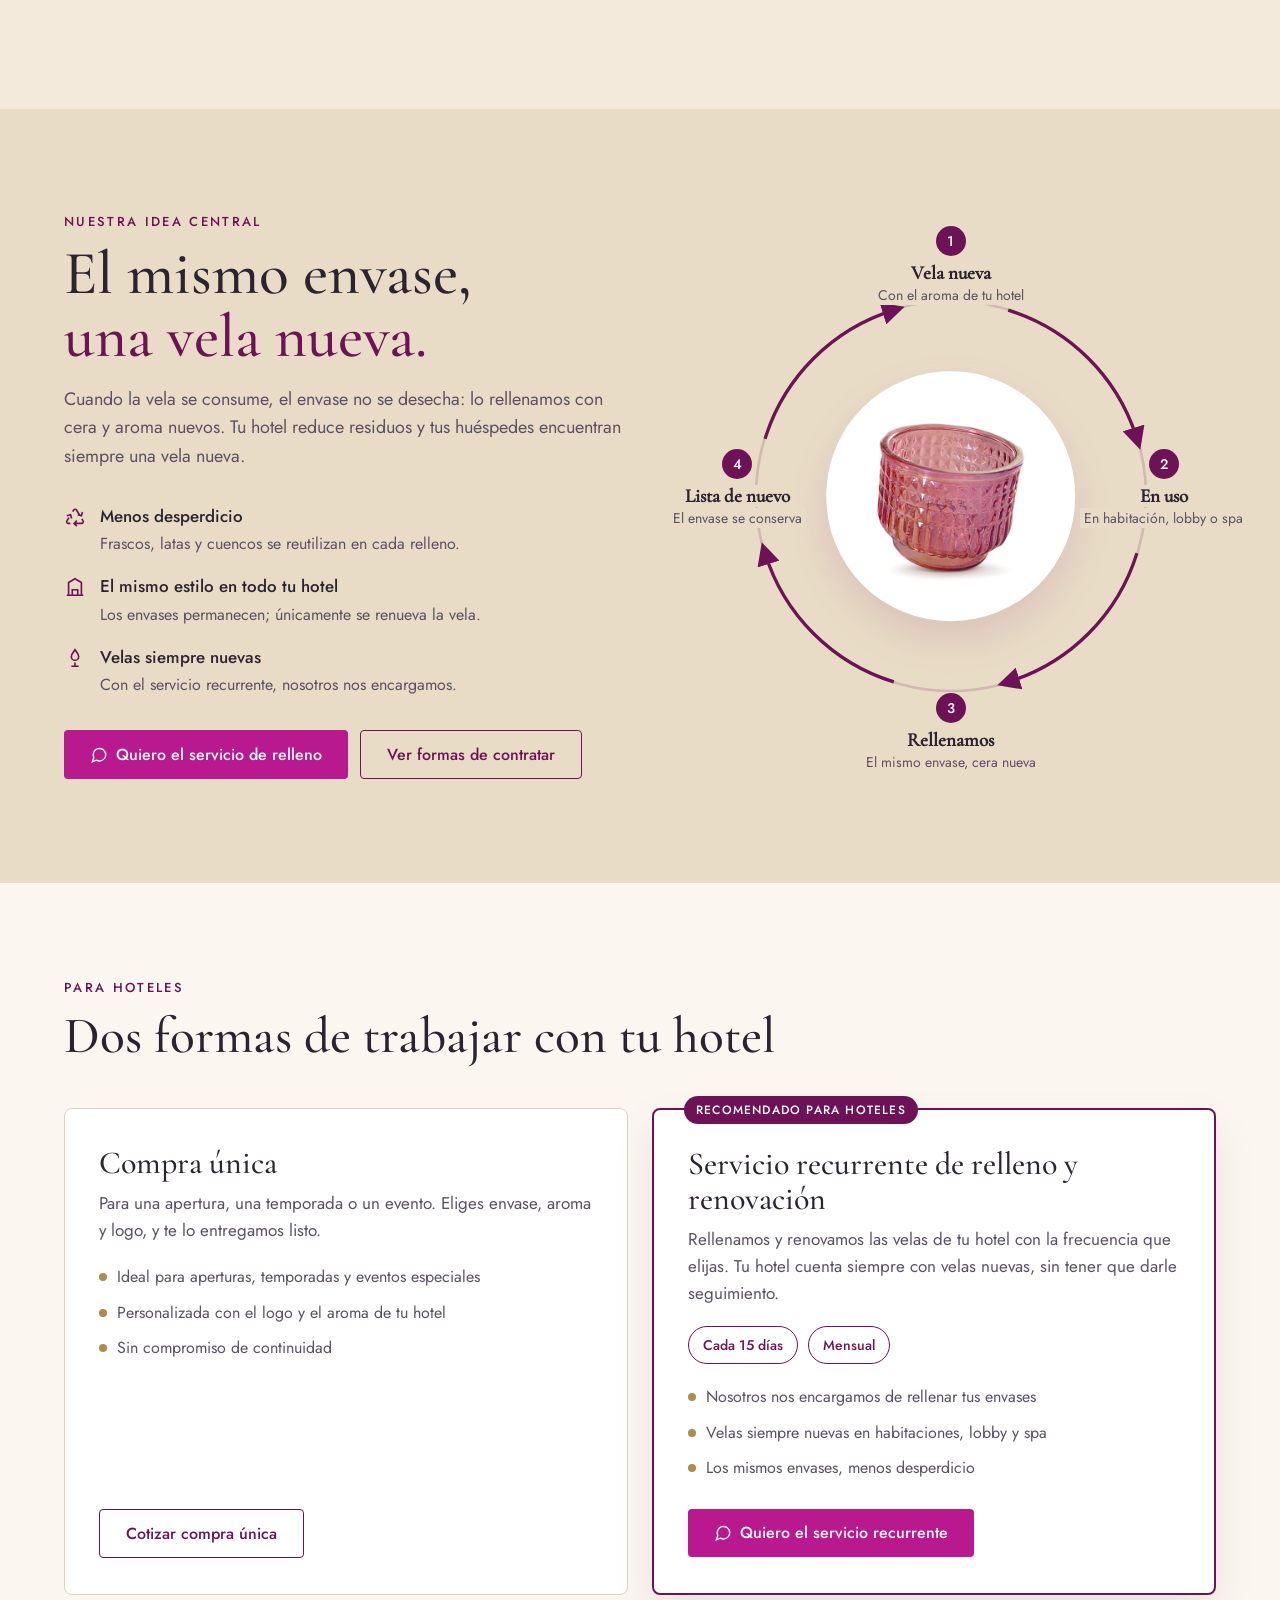
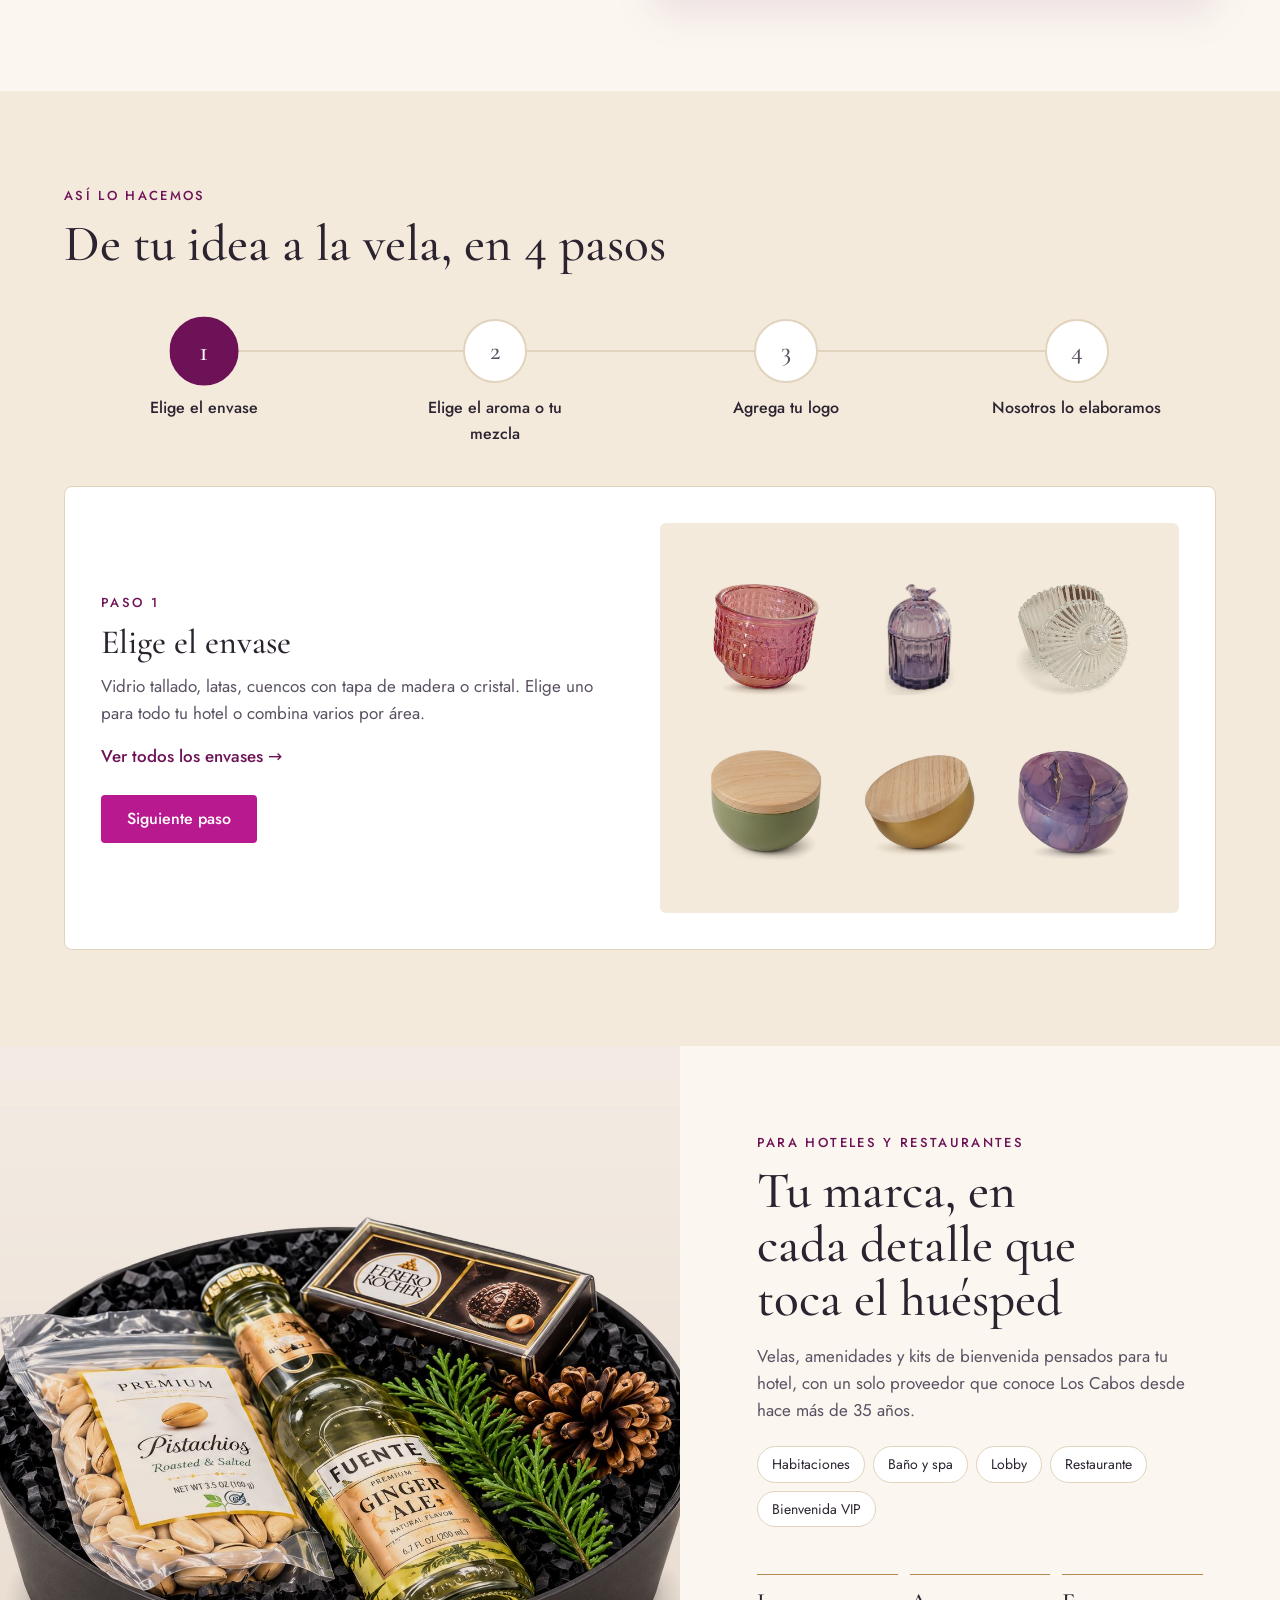
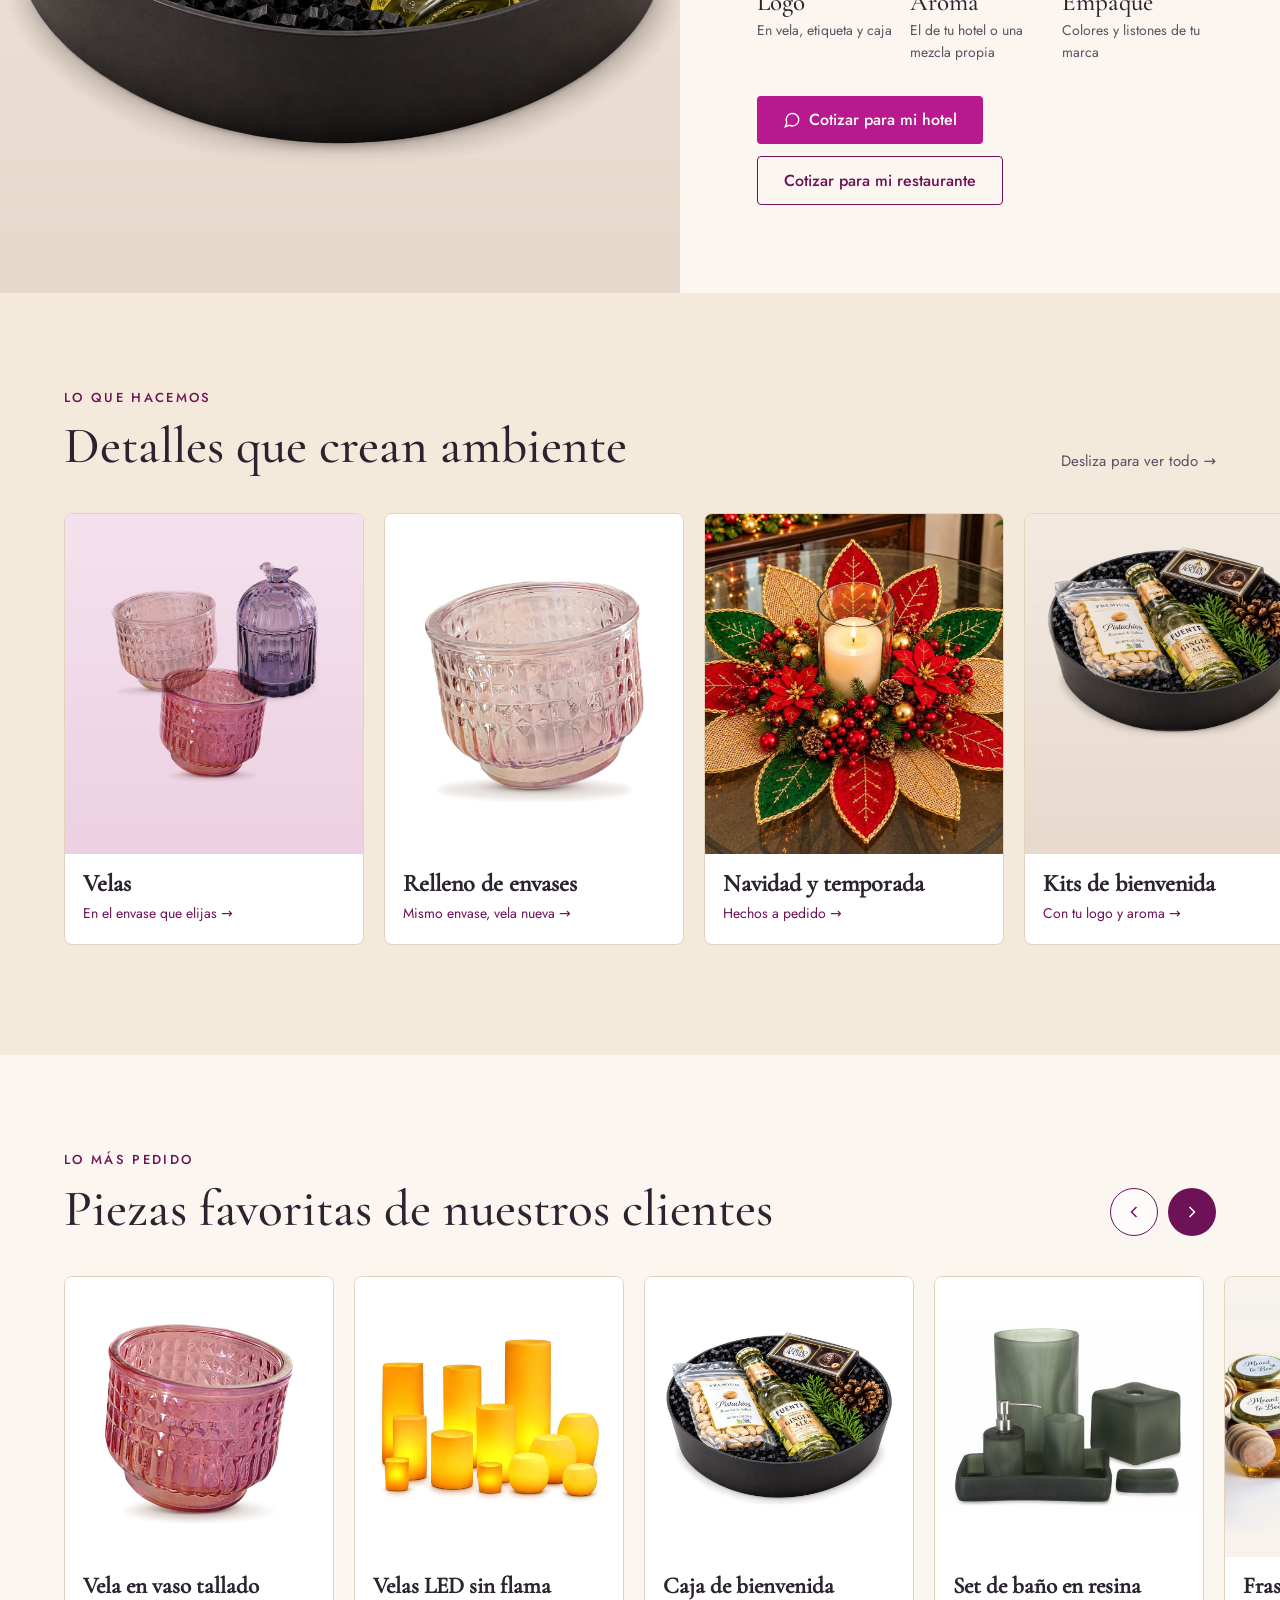
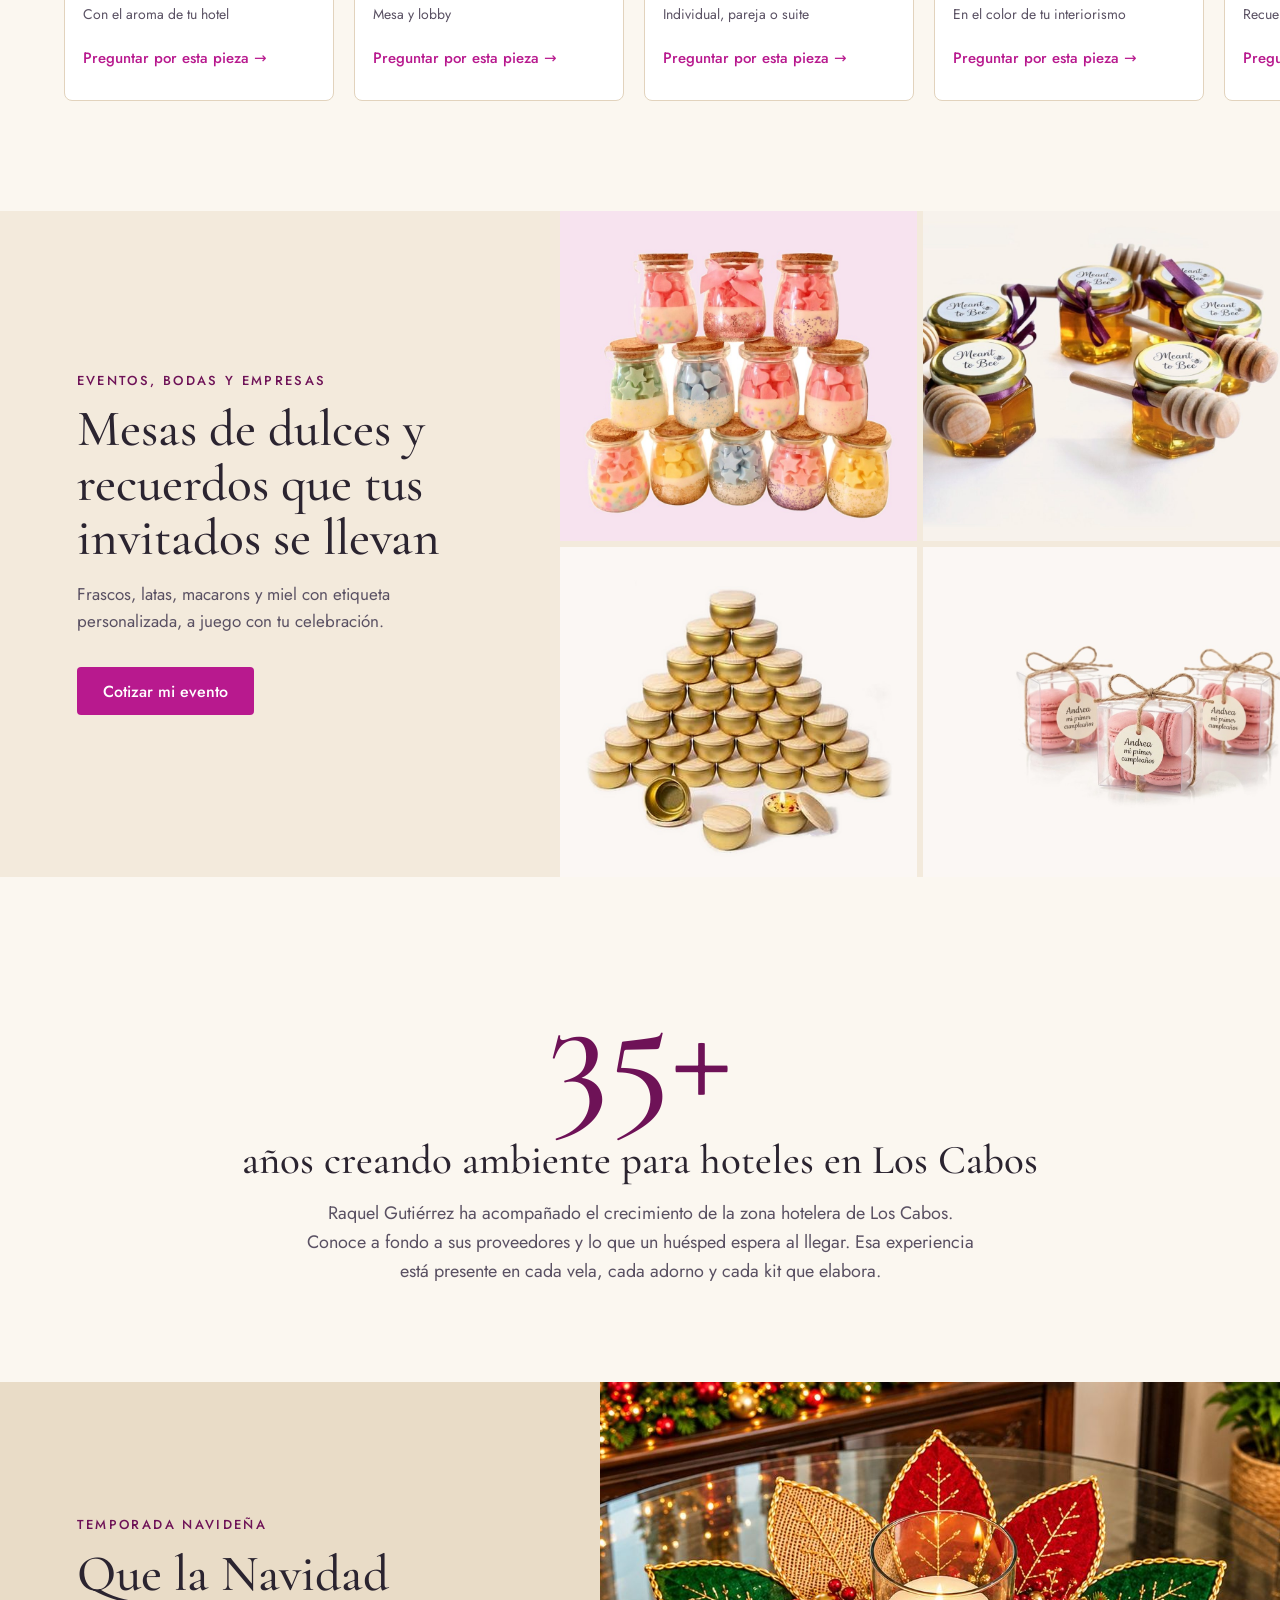
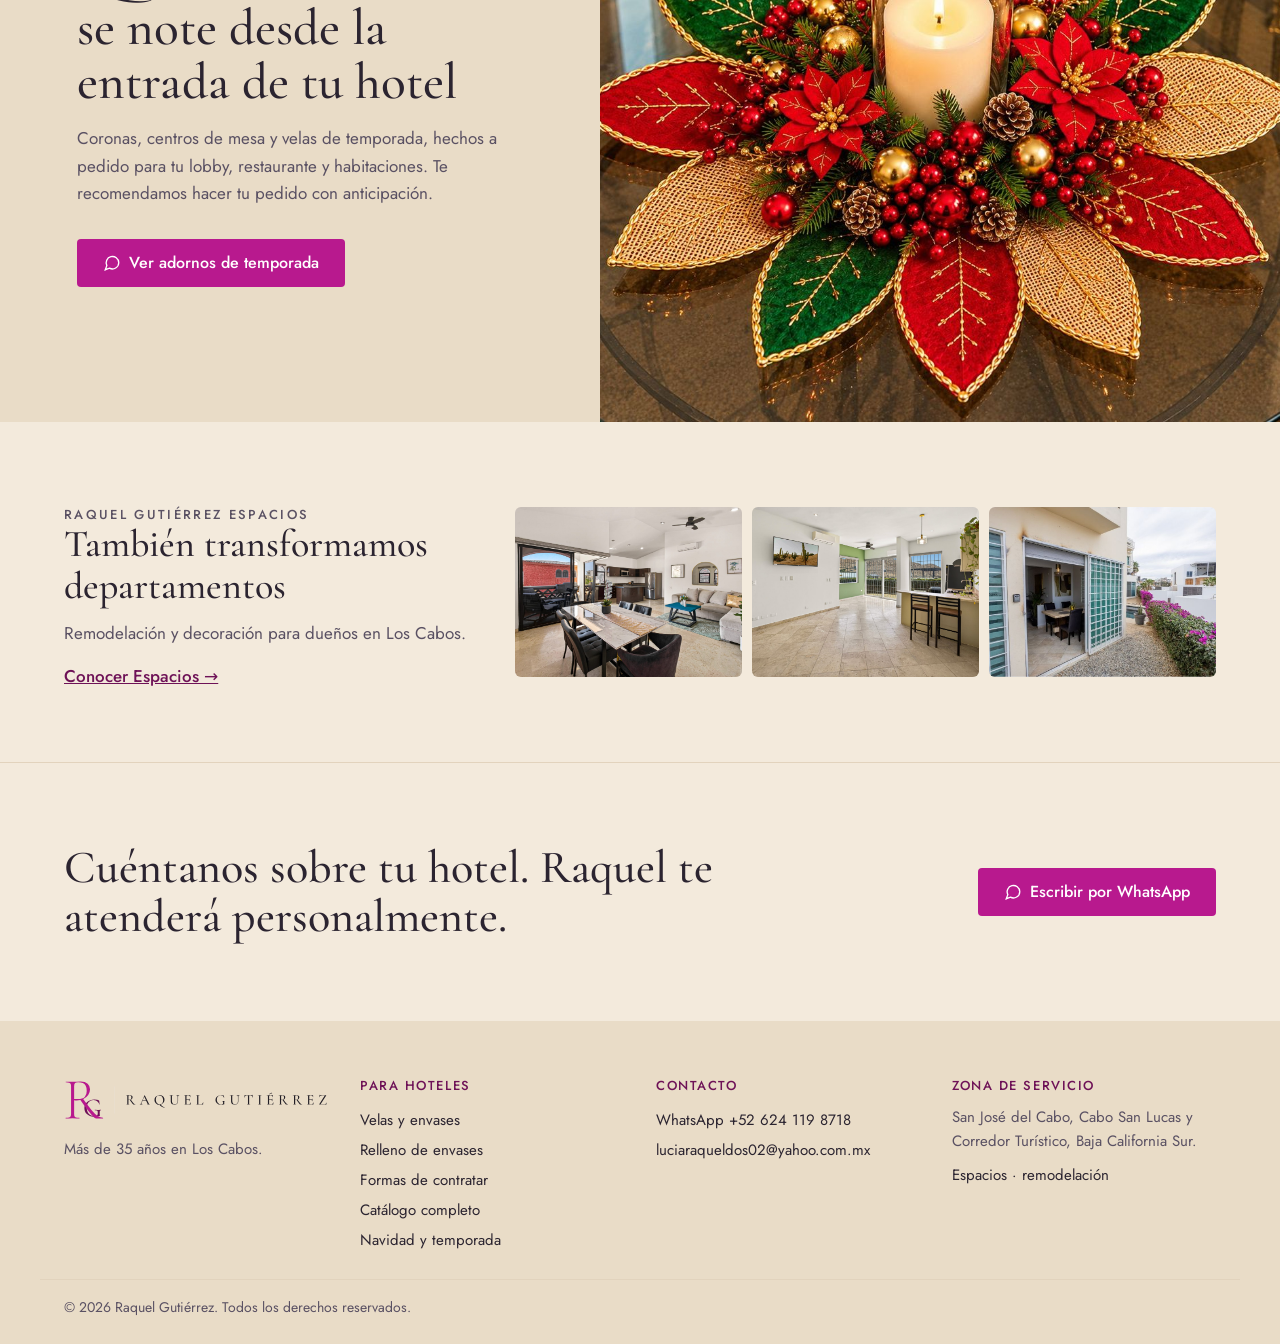
==== commit 3aa04d88: "Textos más formales en las tres páginas Se quita "sabe qué aguanta el clima" y otras expresiones col" ====
--- a/index.html
+++ b/index.html
@@ -4,7 +4,7 @@
 <meta charset="utf-8">
 <meta name="viewport" content="width=device-width, initial-scale=1">
 <meta name="robots" content="index, follow">
-<title>Raquel Gutiérrez · Detalles y renovación de espacios en Los Cabos</title>
+<title>Raquel Gutiérrez · Velas y amenidades para hoteles en Los Cabos</title>
 <meta name="description" content="Celebramos momentos y transformamos espacios. Velas, decoración y amenidades para hoteles y restaurantes, y renovación de departamentos en Los Cabos. Más de 35 años.">
 <link rel="canonical" href="https://raqueldecoracion.com/">
 <meta property="og:type" content="website">
@@ -302,7 +302,7 @@
 </head>
 <body>
 
-<div class="sg-barra">Proveedor de velas y amenidades para hoteles en Los Cabos · Temporada navideña: aparta tu pedido con tiempo</div>
+<div class="sg-barra">Proveedor de velas y amenidades para hoteles en Los Cabos · Temporada navideña: reserva tu pedido con anticipación</div>
 
 <header class="sg-hd">
   <div class="sg-wrap sg-hd__in">
@@ -346,18 +346,18 @@
     <div class="slide__txt"><div class="wrap"><div class="slide__box">
       <p class="over">Velas para hoteles</p>
       <h2>Velas para tu hotel, en el envase que elijas</h2>
-      <p class="sub">Con el aroma y el logo de tu hotel. Cuando se terminan, rellenamos el mismo envase.</p>
+      <p class="sub">Con el aroma y el logo de tu hotel. Cuando se consumen, rellenamos el mismo envase.</p>
       <a class="btn btn--fucsia" data-wa="Hola Raquel, represento a un hotel en Los Cabos y me gustaría conocer sus velas y envases." href="https://wa.me/526241198718" target="_blank" rel="noopener"><svg width="18" height="18" viewBox="0 0 24 24" fill="none" stroke="currentColor" stroke-width="1.8" aria-hidden="true"><path d="M21 11.5a8.4 8.4 0 0 1-12.4 7.4L3 21l2.1-5.5A8.4 8.4 0 1 1 21 11.5z"/></svg>Cotizar para mi hotel</a>
       <a class="link" href="#relleno" style="display:inline-block;margin:18px 0 0 18px">Así funciona el relleno →</a>
     </div></div></div>
   </div>
-  <div class="slide" aria-hidden="true" data-wa-ctx="Hola Raquel, me interesan las velas LED sin flama para mi hotel. ¿Me pueden dar información?" data-wa-label="Velas LED">
+  <div class="slide" aria-hidden="true" data-wa-ctx="Hola Raquel, me interesan las velas LED sin flama para mi hotel. ¿Podrían darme información?" data-wa-label="Velas LED">
     <img src="img/portada-velas-led.jpg" alt="Velas LED sin flama en varias alturas, encendidas" width="2400" height="1350" loading="lazy" style="object-position:80% 55%">
     <div class="slide__txt"><div class="wrap"><div class="slide__box">
       <p class="over">Velas LED sin flama</p>
       <h2>La luz de una vela, sin fuego</h2>
       <p class="sub">Para lobby, restaurante y habitaciones de tu hotel donde no se permite flama.</p>
-      <a class="btn btn--fucsia" data-wa="Hola Raquel, me interesan las velas LED sin flama para mi hotel. ¿Me pueden dar información?" href="https://wa.me/526241198718" target="_blank" rel="noopener" tabindex="-1"><svg width="18" height="18" viewBox="0 0 24 24" fill="none" stroke="currentColor" stroke-width="1.8" aria-hidden="true"><path d="M21 11.5a8.4 8.4 0 0 1-12.4 7.4L3 21l2.1-5.5A8.4 8.4 0 1 1 21 11.5z"/></svg>Cotizar velas LED</a>
+      <a class="btn btn--fucsia" data-wa="Hola Raquel, me interesan las velas LED sin flama para mi hotel. ¿Podrían darme información?" href="https://wa.me/526241198718" target="_blank" rel="noopener" tabindex="-1"><svg width="18" height="18" viewBox="0 0 24 24" fill="none" stroke="currentColor" stroke-width="1.8" aria-hidden="true"><path d="M21 11.5a8.4 8.4 0 0 1-12.4 7.4L3 21l2.1-5.5A8.4 8.4 0 1 1 21 11.5z"/></svg>Cotizar velas LED</a>
     </div></div></div>
   </div>
   <div class="slide" aria-hidden="true" data-wa-ctx="Hola Raquel, me gustaría cotizar kits de bienvenida para los huéspedes de mi hotel." data-wa-label="Cotizar kits">
@@ -409,14 +409,14 @@
 <main id="top">
   <section class="franja" aria-label="Por qué Raquel">
     <div class="wrap">
-      <span><b>Más de 35 años</b> surtiendo a hoteles en Los Cabos</span>
+      <span><b>Más de 35 años</b> abasteciendo a hoteles en Los Cabos</span>
       <span>Rellenamos tus envases: <b>menos desperdicio</b></span>
       <span>Compra única o servicio de relleno recurrente</span>
       <span>San José del Cabo · Cabo San Lucas · Corredor</span>
     </div>
   </section>
 
-  <section class="sec sec--f2" id="envases" aria-labelledby="env-t" data-wa-ctx="Hola Raquel, me interesa una vela con el aroma de mi hotel en uno de sus envases. ¿Me dan información?" data-wa-label="Armar mi vela">
+  <section class="sec sec--f2" id="envases" aria-labelledby="env-t" data-wa-ctx="Hola Raquel, me interesa una vela con el aroma de mi hotel en uno de sus envases. ¿Podrían darme información?" data-wa-label="Diseñar mi vela">
     <div class="wrap sec__head">
       <div><p class="over">Velas para hoteles</p><h2 class="h2" id="env-t">Tu vela, en el envase que elijas</h2><p class="cuerpo">Para habitaciones, lobby, spa y restaurante. Los envases con tapa también sirven para dulces y recuerdos.</p></div>
       <div class="chips" role="group" aria-label="Filtrar envases">
@@ -426,16 +426,16 @@
       </div>
     </div>
     <div class="riel riel--env" id="riel-env">
-      <article class="env" data-tipo="vela"><img src="img/envases/vaso-tallado-rosa-claro.jpg" alt="Vaso tallado rosa claro" width="1000" height="1000" loading="lazy"><div class="env__txt"><span class="env__tag">Para vela</span><b>Vaso tallado rosa claro</b><a data-wa="Hola Raquel, me interesa el envase Vaso tallado rosa claro para vela. ¿Qué aromas tienen?" href="https://wa.me/526241198718" target="_blank" rel="noopener">Lo quiero →</a></div></article>
-      <article class="env" data-tipo="vela"><img src="img/envases/vaso-tallado-rosa.jpg" alt="Vaso tallado rosa" width="1000" height="1000" loading="lazy"><div class="env__txt"><span class="env__tag">Para vela</span><b>Vaso tallado rosa</b><a data-wa="Hola Raquel, me interesa el envase Vaso tallado rosa para vela. ¿Qué aromas tienen?" href="https://wa.me/526241198718" target="_blank" rel="noopener">Lo quiero →</a></div></article>
-      <article class="env" data-tipo="tapa"><img src="img/envases/frasco-jaula-lila.jpg" alt="Frasco jaula lila" width="1000" height="1000" loading="lazy"><div class="env__txt"><span class="env__tag">Con tapa · vela o dulces</span><b>Frasco jaula lila</b><a data-wa="Hola Raquel, me interesa el envase Frasco jaula lila (con tapa) para vela o dulces. ¿Me dan información?" href="https://wa.me/526241198718" target="_blank" rel="noopener">Lo quiero →</a></div></article>
-      <article class="env" data-tipo="tapa"><img src="img/envases/bombonera-cristal-estriado.jpg" alt="Bombonera de cristal" width="1000" height="1000" loading="lazy"><div class="env__txt"><span class="env__tag">Con tapa · vela o dulces</span><b>Bombonera de cristal</b><a data-wa="Hola Raquel, me interesa el envase Bombonera de cristal (con tapa) para vela o dulces. ¿Me dan información?" href="https://wa.me/526241198718" target="_blank" rel="noopener">Lo quiero →</a></div></article>
-      <article class="env" data-tipo="tapa"><img src="img/envases/lata-marmoleada-lila.jpg" alt="Lata marmoleada lila" width="1000" height="1000" loading="lazy"><div class="env__txt"><span class="env__tag">Con tapa · vela o dulces</span><b>Lata marmoleada lila</b><a data-wa="Hola Raquel, me interesa el envase Lata marmoleada lila (con tapa) para vela o dulces. ¿Me dan información?" href="https://wa.me/526241198718" target="_blank" rel="noopener">Lo quiero →</a></div></article>
-      <article class="env" data-tipo="tapa"><img src="img/envases/esfera-dorada-tapa-madera.jpg" alt="Media esfera dorada" width="1000" height="1000" loading="lazy"><div class="env__txt"><span class="env__tag">Con tapa · vela o dulces</span><b>Media esfera dorada</b><a data-wa="Hola Raquel, me interesa el envase Media esfera dorada (con tapa) para vela o dulces. ¿Me dan información?" href="https://wa.me/526241198718" target="_blank" rel="noopener">Lo quiero →</a></div></article>
-      <article class="env" data-tipo="tapa"><img src="img/envases/cuenco-salvia-tapa-madera.jpg" alt="Cuenco verde salvia" width="1000" height="1000" loading="lazy"><div class="env__txt"><span class="env__tag">Con tapa · vela o dulces</span><b>Cuenco verde salvia</b><a data-wa="Hola Raquel, me interesa el envase Cuenco verde salvia (con tapa) para vela o dulces. ¿Me dan información?" href="https://wa.me/526241198718" target="_blank" rel="noopener">Lo quiero →</a></div></article>
-      <article class="env" data-tipo="tapa"><img src="img/envases/cuenco-terracota-tapa-madera.jpg" alt="Cuenco terracota" width="1000" height="1000" loading="lazy"><div class="env__txt"><span class="env__tag">Con tapa · vela o dulces</span><b>Cuenco terracota</b><a data-wa="Hola Raquel, me interesa el envase Cuenco terracota (con tapa) para vela o dulces. ¿Me dan información?" href="https://wa.me/526241198718" target="_blank" rel="noopener">Lo quiero →</a></div></article>
-      <article class="env" data-tipo="tapa"><img src="img/envases/lata-mate-lavanda.jpg" alt="Lata mate lavanda" width="1000" height="1000" loading="lazy"><div class="env__txt"><span class="env__tag">Con tapa · vela o dulces</span><b>Lata mate lavanda</b><a data-wa="Hola Raquel, me interesa el envase Lata mate lavanda (con tapa) para vela o dulces. ¿Me dan información?" href="https://wa.me/526241198718" target="_blank" rel="noopener">Lo quiero →</a></div></article>
-      <article class="env" data-tipo="tapa"><img src="img/envases/frasco-mini-tapa-plateada.jpg" alt="Frasco mini con tapa" width="1000" height="1000" loading="lazy"><div class="env__txt"><span class="env__tag">Con tapa · vela o dulces</span><b>Frasco mini con tapa</b><a data-wa="Hola Raquel, me interesa el envase Frasco mini con tapa (con tapa) para vela o dulces. ¿Me dan información?" href="https://wa.me/526241198718" target="_blank" rel="noopener">Lo quiero →</a></div></article>
+      <article class="env" data-tipo="vela"><img src="img/envases/vaso-tallado-rosa-claro.jpg" alt="Vaso tallado rosa claro" width="1000" height="1000" loading="lazy"><div class="env__txt"><span class="env__tag">Para vela</span><b>Vaso tallado rosa claro</b><a data-wa="Hola Raquel, me interesa el envase Vaso tallado rosa claro para vela. ¿Qué aromas tienen?" href="https://wa.me/526241198718" target="_blank" rel="noopener">Solicitar información →</a></div></article>
+      <article class="env" data-tipo="vela"><img src="img/envases/vaso-tallado-rosa.jpg" alt="Vaso tallado rosa" width="1000" height="1000" loading="lazy"><div class="env__txt"><span class="env__tag">Para vela</span><b>Vaso tallado rosa</b><a data-wa="Hola Raquel, me interesa el envase Vaso tallado rosa para vela. ¿Qué aromas tienen?" href="https://wa.me/526241198718" target="_blank" rel="noopener">Solicitar información →</a></div></article>
+      <article class="env" data-tipo="tapa"><img src="img/envases/frasco-jaula-lila.jpg" alt="Frasco jaula lila" width="1000" height="1000" loading="lazy"><div class="env__txt"><span class="env__tag">Con tapa · vela o dulces</span><b>Frasco jaula lila</b><a data-wa="Hola Raquel, me interesa el envase Frasco jaula lila (con tapa) para vela o dulces. ¿Podrían darme información?" href="https://wa.me/526241198718" target="_blank" rel="noopener">Solicitar información →</a></div></article>
+      <article class="env" data-tipo="tapa"><img src="img/envases/bombonera-cristal-estriado.jpg" alt="Bombonera de cristal" width="1000" height="1000" loading="lazy"><div class="env__txt"><span class="env__tag">Con tapa · vela o dulces</span><b>Bombonera de cristal</b><a data-wa="Hola Raquel, me interesa el envase Bombonera de cristal (con tapa) para vela o dulces. ¿Podrían darme información?" href="https://wa.me/526241198718" target="_blank" rel="noopener">Solicitar información →</a></div></article>
+      <article class="env" data-tipo="tapa"><img src="img/envases/lata-marmoleada-lila.jpg" alt="Lata marmoleada lila" width="1000" height="1000" loading="lazy"><div class="env__txt"><span class="env__tag">Con tapa · vela o dulces</span><b>Lata marmoleada lila</b><a data-wa="Hola Raquel, me interesa el envase Lata marmoleada lila (con tapa) para vela o dulces. ¿Podrían darme información?" href="https://wa.me/526241198718" target="_blank" rel="noopener">Solicitar información →</a></div></article>
+      <article class="env" data-tipo="tapa"><img src="img/envases/esfera-dorada-tapa-madera.jpg" alt="Media esfera dorada" width="1000" height="1000" loading="lazy"><div class="env__txt"><span class="env__tag">Con tapa · vela o dulces</span><b>Media esfera dorada</b><a data-wa="Hola Raquel, me interesa el envase Media esfera dorada (con tapa) para vela o dulces. ¿Podrían darme información?" href="https://wa.me/526241198718" target="_blank" rel="noopener">Solicitar información →</a></div></article>
+      <article class="env" data-tipo="tapa"><img src="img/envases/cuenco-salvia-tapa-madera.jpg" alt="Cuenco verde salvia" width="1000" height="1000" loading="lazy"><div class="env__txt"><span class="env__tag">Con tapa · vela o dulces</span><b>Cuenco verde salvia</b><a data-wa="Hola Raquel, me interesa el envase Cuenco verde salvia (con tapa) para vela o dulces. ¿Podrían darme información?" href="https://wa.me/526241198718" target="_blank" rel="noopener">Solicitar información →</a></div></article>
+      <article class="env" data-tipo="tapa"><img src="img/envases/cuenco-terracota-tapa-madera.jpg" alt="Cuenco terracota" width="1000" height="1000" loading="lazy"><div class="env__txt"><span class="env__tag">Con tapa · vela o dulces</span><b>Cuenco terracota</b><a data-wa="Hola Raquel, me interesa el envase Cuenco terracota (con tapa) para vela o dulces. ¿Podrían darme información?" href="https://wa.me/526241198718" target="_blank" rel="noopener">Solicitar información →</a></div></article>
+      <article class="env" data-tipo="tapa"><img src="img/envases/lata-mate-lavanda.jpg" alt="Lata mate lavanda" width="1000" height="1000" loading="lazy"><div class="env__txt"><span class="env__tag">Con tapa · vela o dulces</span><b>Lata mate lavanda</b><a data-wa="Hola Raquel, me interesa el envase Lata mate lavanda (con tapa) para vela o dulces. ¿Podrían darme información?" href="https://wa.me/526241198718" target="_blank" rel="noopener">Solicitar información →</a></div></article>
+      <article class="env" data-tipo="tapa"><img src="img/envases/frasco-mini-tapa-plateada.jpg" alt="Frasco mini con tapa" width="1000" height="1000" loading="lazy"><div class="env__txt"><span class="env__tag">Con tapa · vela o dulces</span><b>Frasco mini con tapa</b><a data-wa="Hola Raquel, me interesa el envase Frasco mini con tapa para vela o dulces. ¿Podrían darme información?" href="https://wa.me/526241198718" target="_blank" rel="noopener">Solicitar información →</a></div></article>
     </div>
   </section>
 
@@ -444,18 +444,18 @@
       <div>
         <p class="over">Nuestra idea central</p>
         <h2 id="rel-t">El mismo envase, <em>una vela nueva.</em></h2>
-        <p class="cuerpo" style="font-size:18px">Cuando la vela se termina, no tiras el frasco: lo rellenamos con cera y aroma nuevos. Tu hotel reduce desperdicio y tus huéspedes siempre encuentran una vela fresca.</p>
+        <p class="cuerpo" style="font-size:18px">Cuando la vela se consume, el envase no se desecha: lo rellenamos con cera y aroma nuevos. Tu hotel reduce residuos y tus huéspedes encuentran siempre una vela nueva.</p>
         <ul class="beneficios">
-          <li><svg width="22" height="22" viewBox="0 0 24 24" fill="none" stroke="currentColor" stroke-width="1.8" aria-hidden="true"><path d="M7 19H4.8a1.8 1.8 0 0 1-1.6-2.7l2.1-3.6M11 19h8.2a1.8 1.8 0 0 0 1.6-2.7l-1.3-2.3M14 16l-3 3 3 3M8.3 13.7 7.2 9.6 3.1 10.7M9.5 6.2l1.1-1.8a1.8 1.8 0 0 1 3.1 0l3.5 6M14.9 9.6l4.1 1.1 1.1-4.1"/></svg><div><b>Menos desperdicio</b><span>Los frascos, latas y cuencos se reutilizan una y otra vez.</span></div></li>
-          <li><svg width="22" height="22" viewBox="0 0 24 24" fill="none" stroke="currentColor" stroke-width="1.8" aria-hidden="true"><path d="M3 21h18M5 21V7l7-4 7 4v14M9 21v-6h6v6"/></svg><div><b>El mismo estilo en todo tu hotel</b><span>Tus envases se quedan; sólo cambia la vela.</span></div></li>
-          <li><svg width="22" height="22" viewBox="0 0 24 24" fill="none" stroke="currentColor" stroke-width="1.8" aria-hidden="true"><path d="M12 3c1.5 2.5 4 4.3 4 7.5a4 4 0 0 1-8 0C8 7.3 10.5 5.5 12 3zM8 21h8M12 17v4"/></svg><div><b>Velas siempre frescas</b><span>Con el servicio recurrente, nosotros nos encargamos.</span></div></li>
+          <li><svg width="22" height="22" viewBox="0 0 24 24" fill="none" stroke="currentColor" stroke-width="1.8" aria-hidden="true"><path d="M7 19H4.8a1.8 1.8 0 0 1-1.6-2.7l2.1-3.6M11 19h8.2a1.8 1.8 0 0 0 1.6-2.7l-1.3-2.3M14 16l-3 3 3 3M8.3 13.7 7.2 9.6 3.1 10.7M9.5 6.2l1.1-1.8a1.8 1.8 0 0 1 3.1 0l3.5 6M14.9 9.6l4.1 1.1 1.1-4.1"/></svg><div><b>Menos desperdicio</b><span>Frascos, latas y cuencos se reutilizan en cada relleno.</span></div></li>
+          <li><svg width="22" height="22" viewBox="0 0 24 24" fill="none" stroke="currentColor" stroke-width="1.8" aria-hidden="true"><path d="M3 21h18M5 21V7l7-4 7 4v14M9 21v-6h6v6"/></svg><div><b>El mismo estilo en todo tu hotel</b><span>Los envases permanecen; únicamente se renueva la vela.</span></div></li>
+          <li><svg width="22" height="22" viewBox="0 0 24 24" fill="none" stroke="currentColor" stroke-width="1.8" aria-hidden="true"><path d="M12 3c1.5 2.5 4 4.3 4 7.5a4 4 0 0 1-8 0C8 7.3 10.5 5.5 12 3zM8 21h8M12 17v4"/></svg><div><b>Velas siempre nuevas</b><span>Con el servicio recurrente, nosotros nos encargamos.</span></div></li>
         </ul>
         <div class="btns">
           <a class="btn btn--fucsia" data-wa="Hola Raquel, me interesa el servicio de relleno de velas para mi hotel." href="https://wa.me/526241198718" target="_blank" rel="noopener"><svg width="18" height="18" viewBox="0 0 24 24" fill="none" stroke="currentColor" stroke-width="1.8" aria-hidden="true"><path d="M21 11.5a8.4 8.4 0 0 1-12.4 7.4L3 21l2.1-5.5A8.4 8.4 0 1 1 21 11.5z"/></svg>Quiero el servicio de relleno</a>
           <a class="btn btn--linea" href="#modalidades">Ver formas de contratar</a>
         </div>
       </div>
-      <div class="ciclo" role="img" aria-label="Ciclo del relleno: vela nueva, se disfruta, rellenamos el mismo envase y vuelve a ser una vela nueva">
+      <div class="ciclo" role="img" aria-label="Ciclo del relleno: vela nueva, en uso, rellenamos el mismo envase y queda lista de nuevo">
         <svg class="anillo" viewBox="0 0 400 400" aria-hidden="true">
           <defs><marker id="flecha" viewBox="0 0 10 10" refX="5" refY="5" markerWidth="7" markerHeight="7" orient="auto-start-reverse"><path d="M0 0 10 5 0 10z" fill="#6E1257"/></marker></defs>
           <circle cx="200" cy="200" r="150" fill="none" stroke="currentColor" stroke-opacity=".18" stroke-width="2" style="color:#6E1257"/>
@@ -466,9 +466,9 @@
         </svg>
         <div class="ciclo__centro"><img src="img/envases/vaso-tallado-rosa.jpg" alt="" width="1000" height="1000" loading="lazy"></div>
         <div class="ciclo__paso ciclo__paso--n"><i>1</i><b>Vela nueva</b><small>Con el aroma de tu hotel</small></div>
-        <div class="ciclo__paso ciclo__paso--e"><i>2</i><b>Se disfruta</b><small>En habitación, lobby o spa</small></div>
+        <div class="ciclo__paso ciclo__paso--e"><i>2</i><b>En uso</b><small>En habitación, lobby o spa</small></div>
         <div class="ciclo__paso ciclo__paso--s"><i>3</i><b>Rellenamos</b><small>El mismo envase, cera nueva</small></div>
-        <div class="ciclo__paso ciclo__paso--o"><i>4</i><b>Otra vez nueva</b><small>Sin tirar el frasco</small></div>
+        <div class="ciclo__paso ciclo__paso--o"><i>4</i><b>Lista de nuevo</b><small>El envase se conserva</small></div>
       </div>
     </div>
   </section>
@@ -491,11 +491,11 @@
         <article class="modo modo--rec" data-wa-ctx="Hola Raquel, me interesa el servicio recurrente de relleno y renovación de velas para mi hotel." data-wa-label="Servicio recurrente">
           <span class="modo__badge">Recomendado para hoteles</span>
           <h3>Servicio recurrente de relleno y renovación</h3>
-          <p class="cuerpo">Rellenamos y renovamos las velas de tu hotel con la frecuencia que elijas. Siempre tienes velas frescas, sin preocuparte.</p>
+          <p class="cuerpo">Rellenamos y renovamos las velas de tu hotel con la frecuencia que elijas. Tu hotel cuenta siempre con velas nuevas, sin tener que darle seguimiento.</p>
           <div class="frecuencias"><span>Cada 15 días</span><span>Mensual</span></div>
           <ul>
             <li>Nosotros nos encargamos de rellenar tus envases</li>
-            <li>Velas siempre frescas en habitaciones, lobby y spa</li>
+            <li>Velas siempre nuevas en habitaciones, lobby y spa</li>
             <li>Los mismos envases, menos desperdicio</li>
           </ul>
           <a class="btn btn--fucsia" data-wa="Hola Raquel, me interesa el servicio recurrente de relleno y renovación de velas para mi hotel." href="https://wa.me/526241198718" target="_blank" rel="noopener"><svg width="18" height="18" viewBox="0 0 24 24" fill="none" stroke="currentColor" stroke-width="1.8" aria-hidden="true"><path d="M21 11.5a8.4 8.4 0 0 1-12.4 7.4L3 21l2.1-5.5A8.4 8.4 0 1 1 21 11.5z"/></svg>Quiero el servicio recurrente</a>
@@ -504,7 +504,7 @@
     </div>
   </section>
 
-  <section class="sec sec--f2" id="proceso" aria-labelledby="pro-t" data-wa-ctx="Hola Raquel, quiero armar las velas de mi hotel: envase, aroma y logo. ¿Me ayudan?" data-wa-label="Armar mis velas">
+  <section class="sec sec--f2" id="proceso" aria-labelledby="pro-t" data-wa-ctx="Hola Raquel, me gustaría diseñar las velas de mi hotel: envase, aroma y logo." data-wa-label="Diseñar mis velas">
     <div class="wrap">
       <p class="over">Así lo hacemos</p>
       <h2 class="h2" id="pro-t">De tu idea a la vela, en 4 pasos</h2>
@@ -556,7 +556,7 @@
           <p class="over">Paso 4</p>
           <h3>Nosotros lo elaboramos</h3>
           <p class="cuerpo">Hacemos tus velas y las entregamos en tu hotel. Con el servicio recurrente, también las rellenamos y renovamos.</p>
-          <div class="panel__nav"><button class="btn btn--linea" type="button" data-ir="3">Anterior</button><a class="btn btn--fucsia" data-wa="Hola Raquel, quiero armar las velas de mi hotel: envase, aroma y logo. ¿Me ayudan?" href="https://wa.me/526241198718" target="_blank" rel="noopener"><svg width="18" height="18" viewBox="0 0 24 24" fill="none" stroke="currentColor" stroke-width="1.8" aria-hidden="true"><path d="M21 11.5a8.4 8.4 0 0 1-12.4 7.4L3 21l2.1-5.5A8.4 8.4 0 1 1 21 11.5z"/></svg>Empezar por WhatsApp</a></div>
+          <div class="panel__nav"><button class="btn btn--linea" type="button" data-ir="3">Anterior</button><a class="btn btn--fucsia" data-wa="Hola Raquel, me gustaría diseñar las velas de mi hotel: envase, aroma y logo." href="https://wa.me/526241198718" target="_blank" rel="noopener"><svg width="18" height="18" viewBox="0 0 24 24" fill="none" stroke="currentColor" stroke-width="1.8" aria-hidden="true"><path d="M21 11.5a8.4 8.4 0 0 1-12.4 7.4L3 21l2.1-5.5A8.4 8.4 0 1 1 21 11.5z"/></svg>Empezar por WhatsApp</a></div>
         </div>
         <div class="panel__img"><img src="img/envases/portada-envases.jpg" alt="Envases de Raquel listos para vela" loading="lazy" width="2400" height="1350" style="object-position:82% 60%"></div>
       </div>
@@ -636,7 +636,7 @@
       <div class="raquel__txt">
         <p class="cifra">35+</p>
         <h2 id="raq-t">años creando ambiente para hoteles en Los Cabos</h2>
-        <p class="cuerpo" style="font-size:18px">Raquel Gutiérrez ha visto crecer la zona hotelera, conoce a los proveedores, sabe qué aguanta el clima y cómo se recibe a un huésped. Esa experiencia está en cada vela, cada adorno y cada kit que hace.</p>
+        <p class="cuerpo" style="font-size:18px">Raquel Gutiérrez ha acompañado el crecimiento de la zona hotelera de Los Cabos. Conoce a fondo a sus proveedores y lo que un huésped espera al llegar. Esa experiencia está presente en cada vela, cada adorno y cada kit que elabora.</p>
       </div>
     </div>
   </section>
@@ -645,13 +645,13 @@
     <div class="split__txt sec--f3">
       <p class="over">Temporada navideña</p>
       <h2 class="h2" id="nav-t">Que la Navidad se note desde la entrada de tu hotel</h2>
-      <p class="cuerpo">Coronas, centros de mesa y velas de temporada, hechos a pedido para tu lobby, restaurante y habitaciones. Pide con tiempo.</p>
+      <p class="cuerpo">Coronas, centros de mesa y velas de temporada, hechos a pedido para tu lobby, restaurante y habitaciones. Te recomendamos hacer tu pedido con anticipación.</p>
       <div class="btns"><a class="btn btn--fucsia" data-wa="Hola Raquel, me gustaría conocer los adornos navideños y de temporada para mi hotel." href="https://wa.me/526241198718" target="_blank" rel="noopener"><svg width="18" height="18" viewBox="0 0 24 24" fill="none" stroke="currentColor" stroke-width="1.8" aria-hidden="true"><path d="M21 11.5a8.4 8.4 0 0 1-12.4 7.4L3 21l2.1-5.5A8.4 8.4 0 1 1 21 11.5z"/></svg>Ver adornos de temporada</a></div>
     </div>
     <div class="split__img"><img src="img/centro-floral.jpg" alt="Centro de mesa navideño con vela encendida" width="1150" height="943" loading="lazy"></div>
   </section>
 
-  <section class="espacios sec--f2" id="espacios" aria-labelledby="esp-t" data-wa-ctx="Hola Raquel, me gustaría obtener más información sobre la remodelación de mi departamento." data-wa-label="Remodelar mi depa">
+  <section class="espacios sec--f2" id="espacios" aria-labelledby="esp-t" data-wa-ctx="Hola Raquel, me gustaría obtener más información sobre la remodelación de mi departamento." data-wa-label="Remodelar mi departamento">
     <div class="wrap">
       <div class="espacios__txt">
         <p class="over">Raquel Gutiérrez Espacios</p>
@@ -669,7 +669,7 @@
 
   <section class="cierre" id="contacto" aria-labelledby="cie-t">
     <div class="wrap">
-      <h2 id="cie-t">Cuéntanos cómo es tu hotel. Te contesta Raquel.</h2>
+      <h2 id="cie-t">Cuéntanos sobre tu hotel. Raquel te atenderá personalmente.</h2>
       <a class="btn btn--fucsia" data-wa="Hola Raquel, represento a un hotel en Los Cabos y me gustaría conocer su catálogo de velas y amenidades." href="https://wa.me/526241198718" target="_blank" rel="noopener"><svg width="18" height="18" viewBox="0 0 24 24" fill="none" stroke="currentColor" stroke-width="1.8" aria-hidden="true"><path d="M21 11.5a8.4 8.4 0 0 1-12.4 7.4L3 21l2.1-5.5A8.4 8.4 0 1 1 21 11.5z"/></svg>Escribir por WhatsApp</a>
     </div>
   </section>
@@ -693,7 +693,7 @@
 
 <a class="sg-wa" id="sg-wa" data-wa="Hola Raquel, vi su página web y me gustaría recibir información sobre sus servicios." href="https://wa.me/526241198718" target="_blank" rel="noopener" aria-label="Escribir por WhatsApp">
   <span class="ic"><svg width="22" height="22" viewBox="0 0 24 24" fill="#fff" aria-hidden="true"><path d="M12 2a10 10 0 0 0-8.6 15.1L2 22l5-1.3A10 10 0 1 0 12 2zm5.3 14.1c-.2.6-1.3 1.2-1.8 1.2-.5.1-1 .2-3.3-.7-2.8-1.1-4.5-3.9-4.7-4.1-.1-.2-1.1-1.5-1.1-2.9s.7-2 1-2.3c.2-.3.5-.3.7-.3h.5c.2 0 .4 0 .6.5l.8 2c.1.2.1.4 0 .5l-.4.5-.3.4c-.1.1-.2.3 0 .5.1.2.6 1 1.3 1.6.9.8 1.7 1.1 1.9 1.2.2.1.4.1.5-.1l.7-.9c.2-.2.3-.2.5-.1l1.9.9c.2.1.4.2.4.3.1.1.1.6-.1 1.3z"/></svg></span>
-  <span class="txt" id="sg-wa-txt">¿Te ayudo?</span>
+  <span class="txt" id="sg-wa-txt">Escríbenos</span>
 </a>
 
 <script src="marca-rg/sitio.js?v=20261120b"></script>
@@ -709,7 +709,7 @@
   function setFloat(el){
     var msg = el && el.getAttribute("data-wa-ctx"), label = el && el.getAttribute("data-wa-label");
     fl.href = waUrl(msg || GENERAL);
-    flTxt.textContent = label || "¿Te ayudo?";
+    flTxt.textContent = label || "Escríbenos";
   }
 
   /* Portada deslizante */
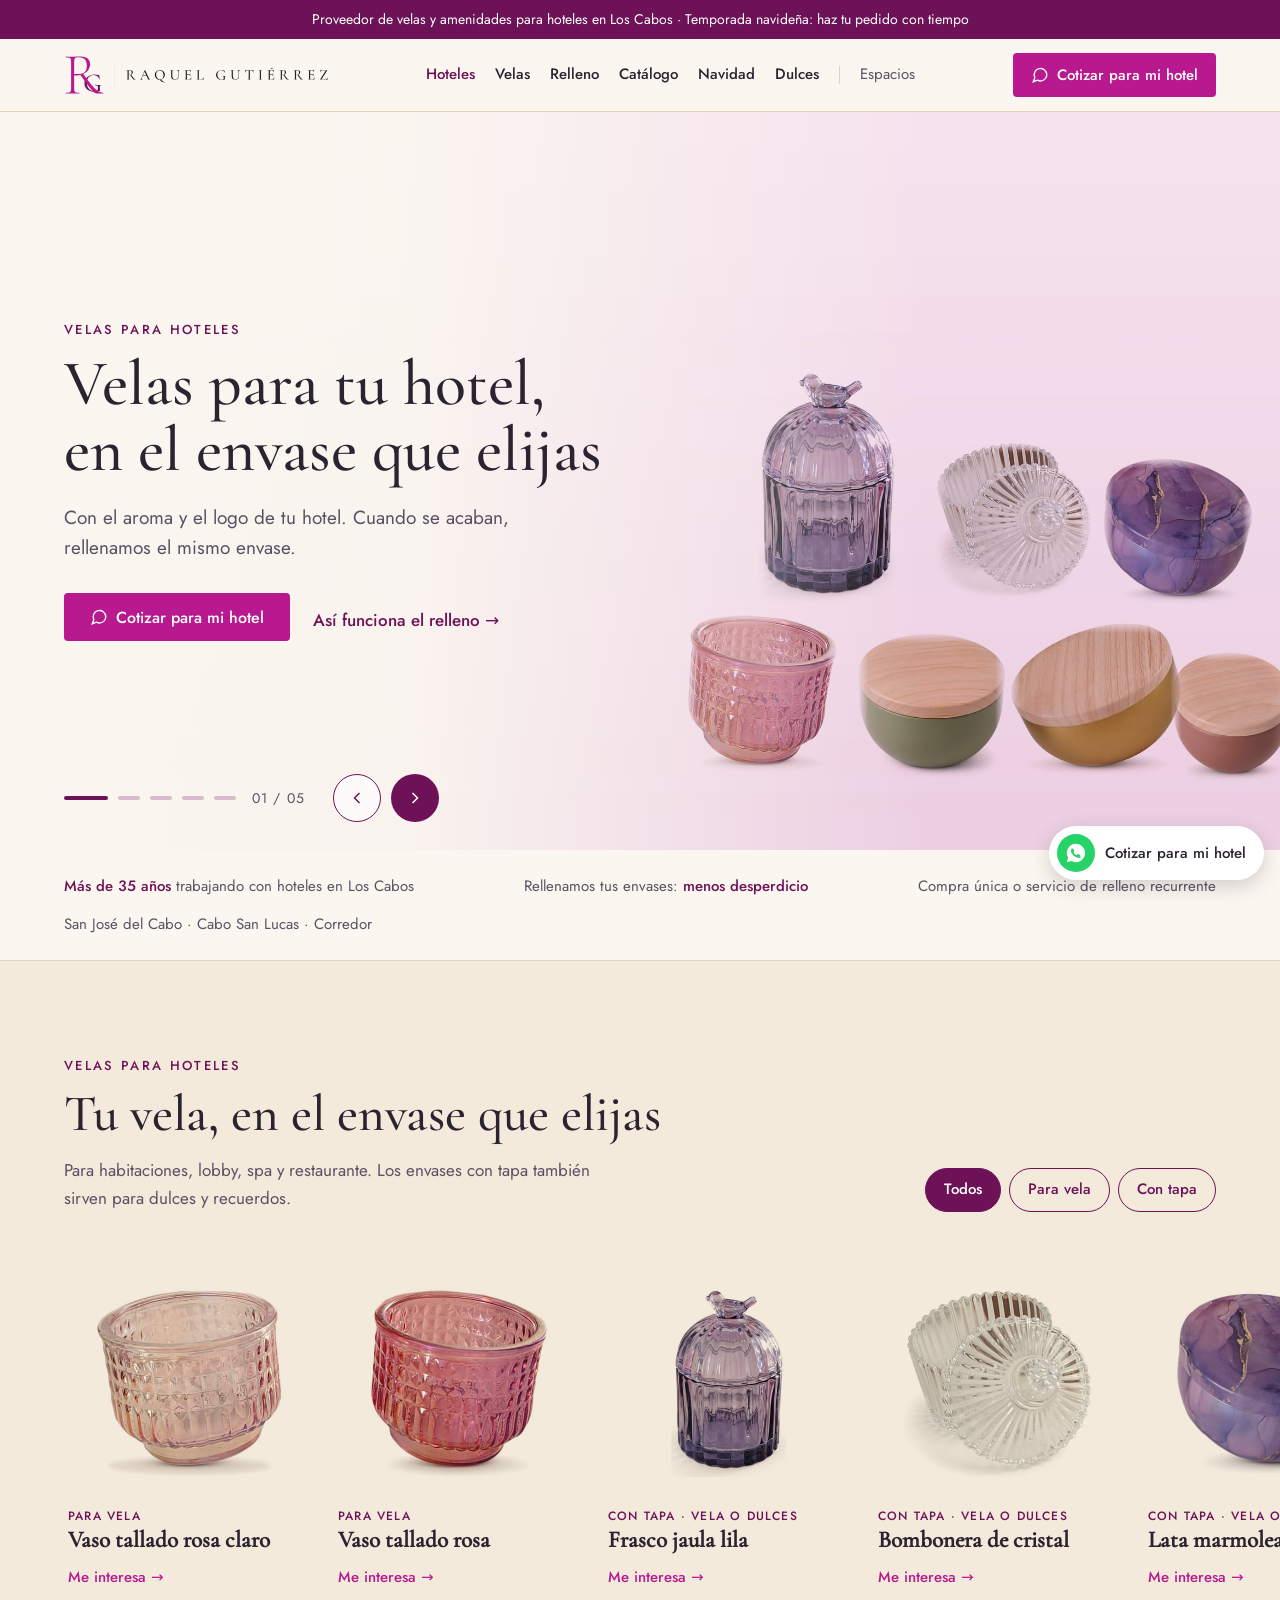
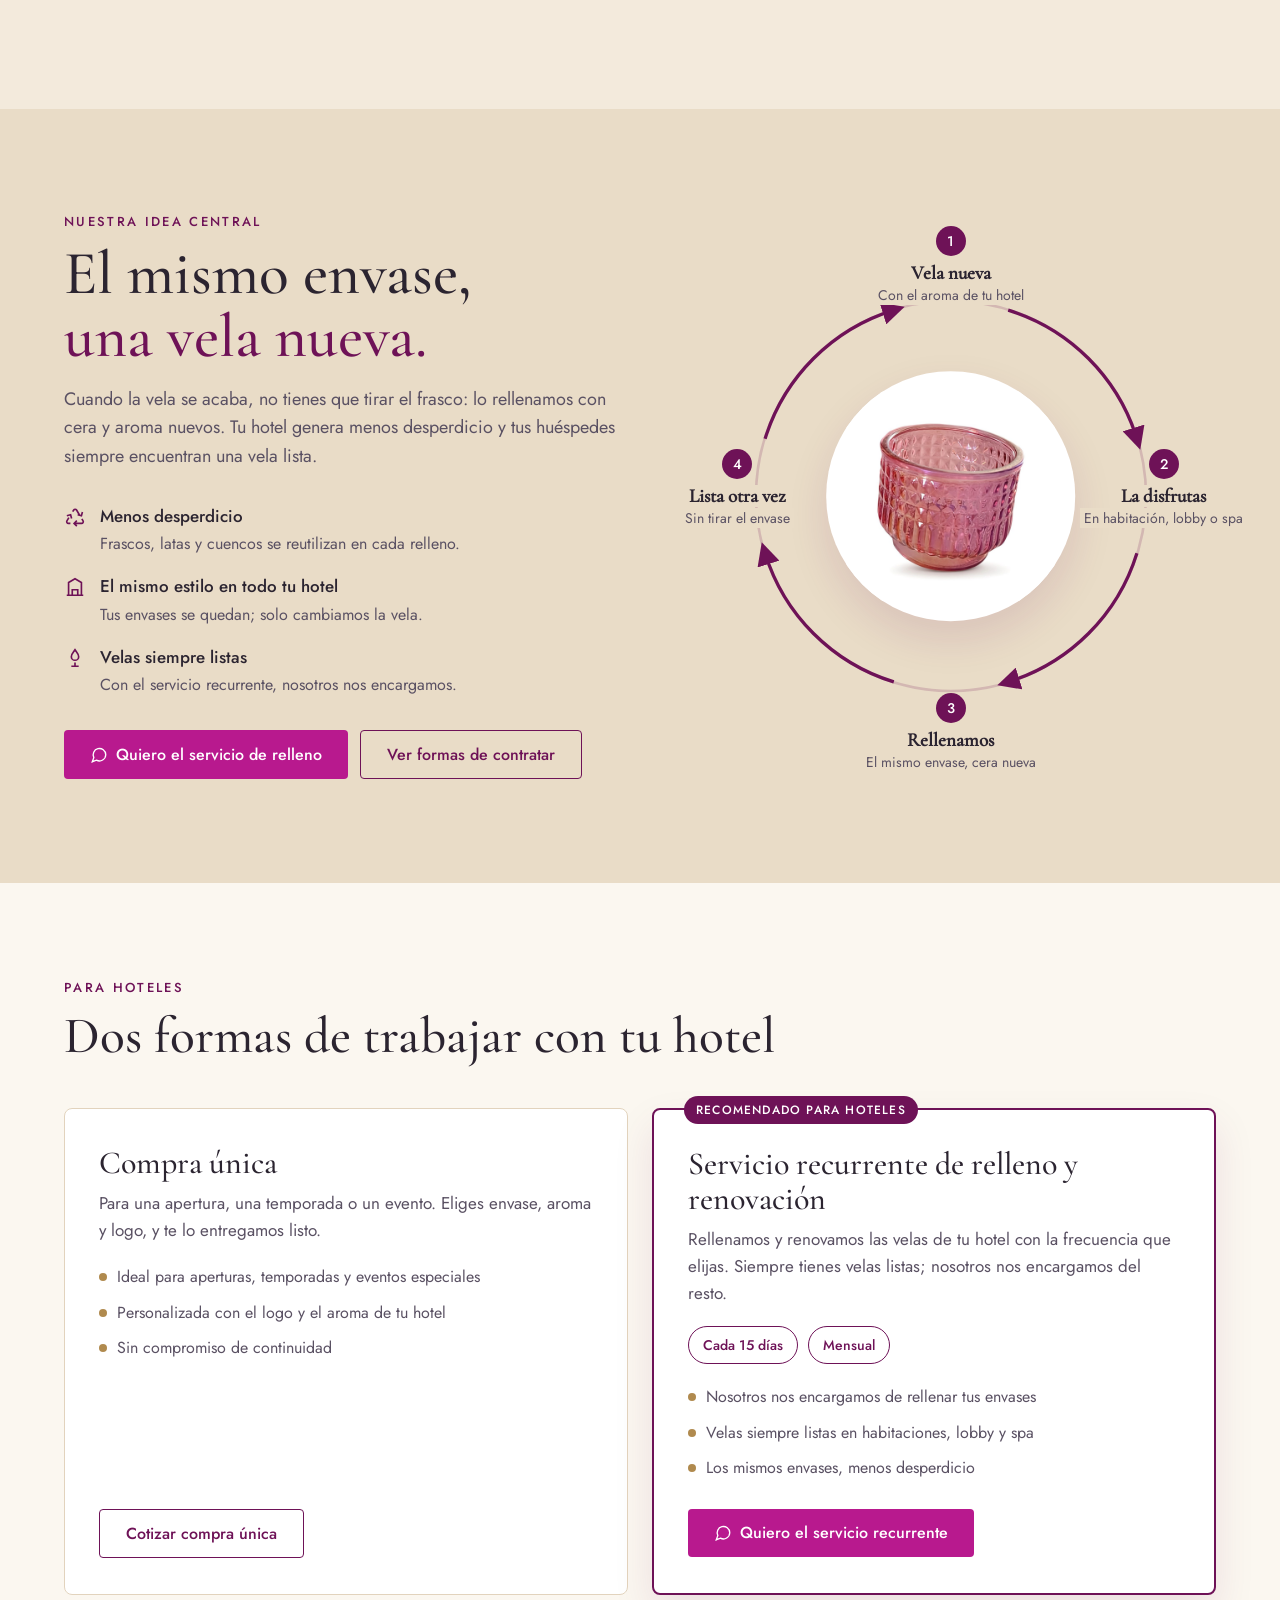
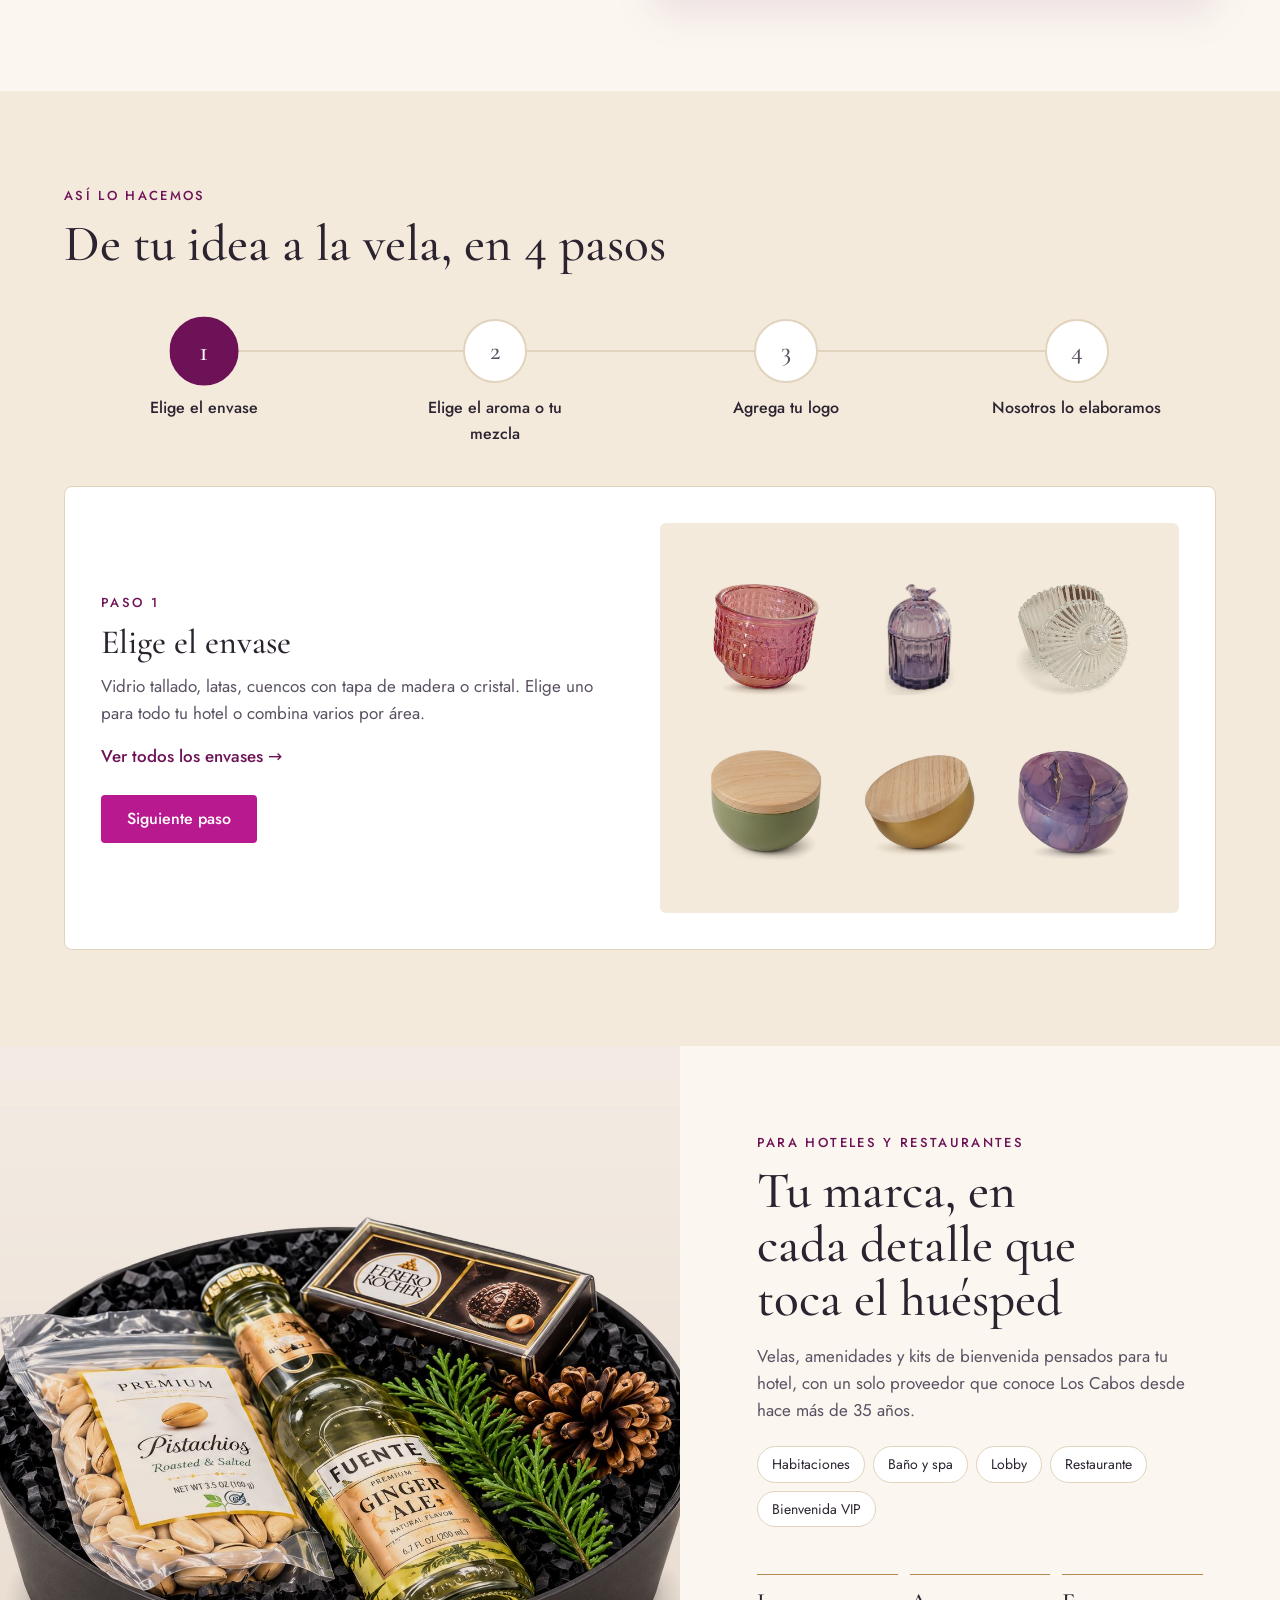
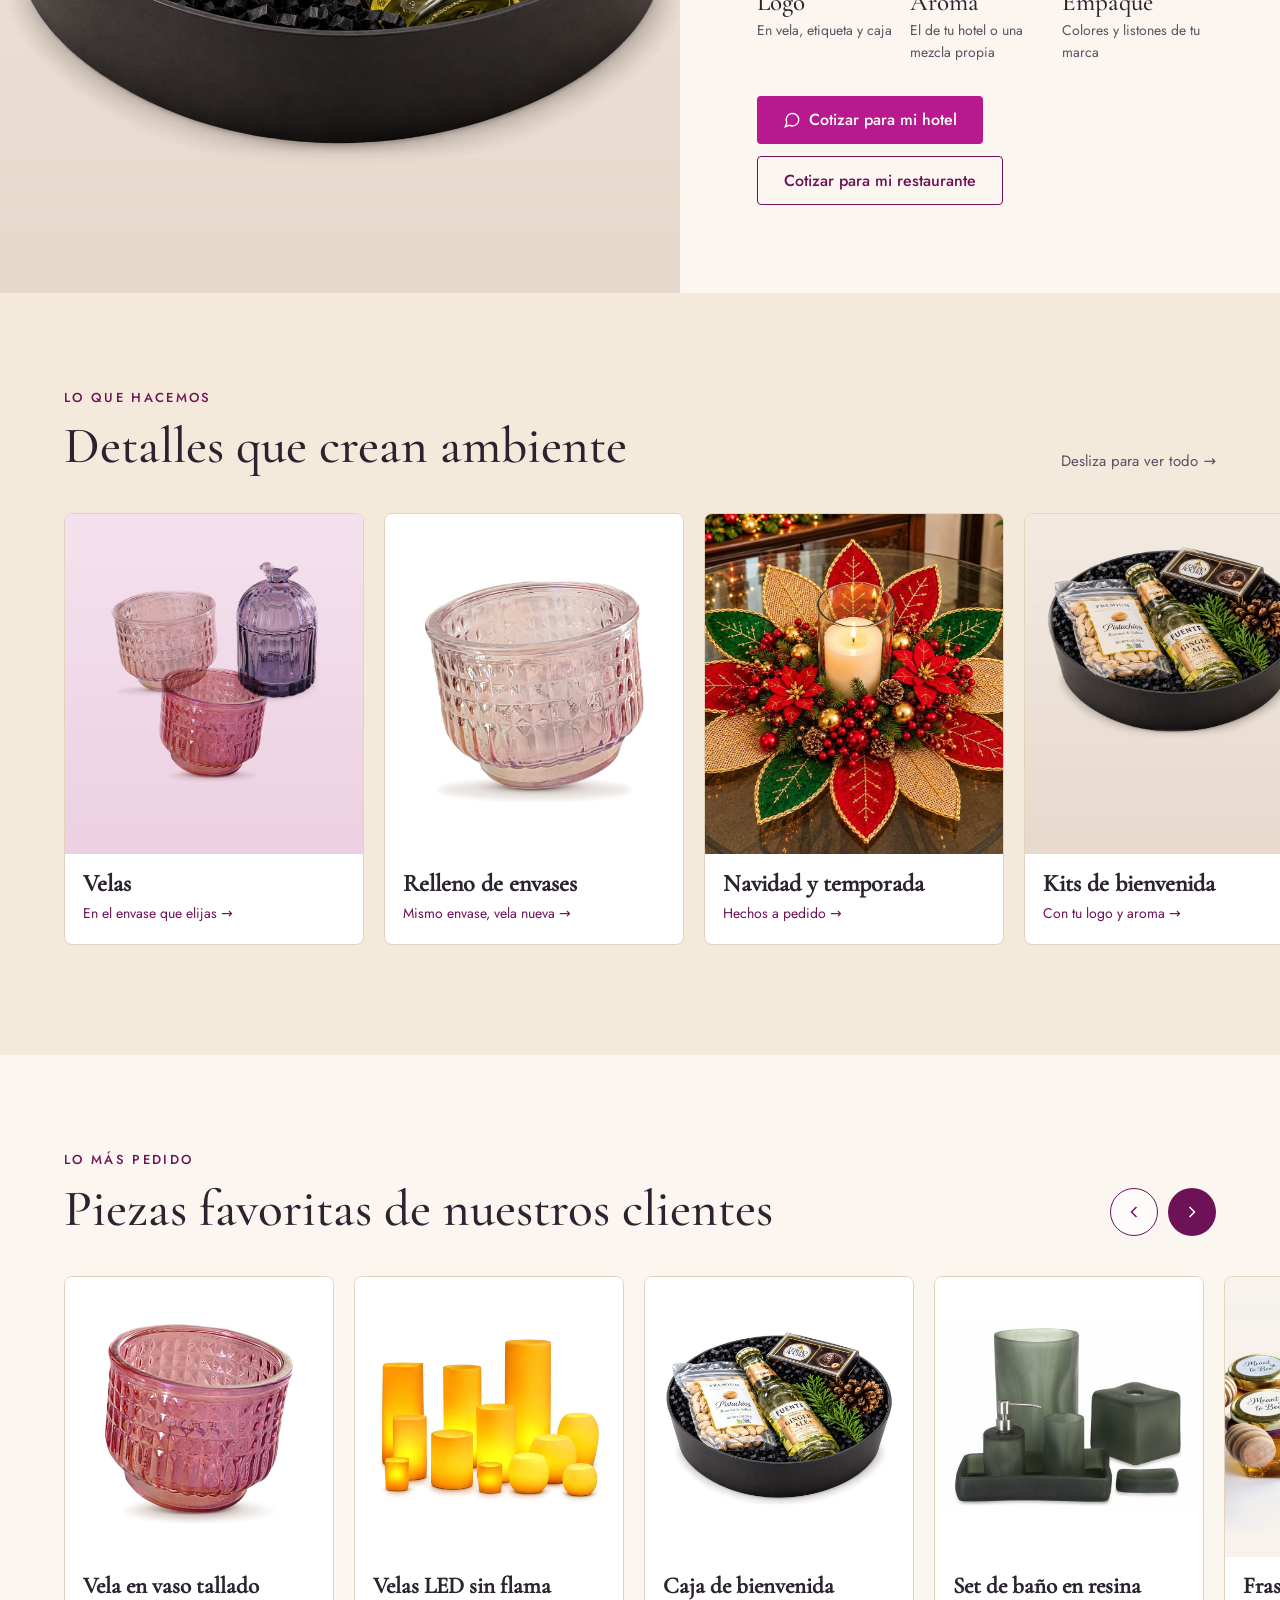
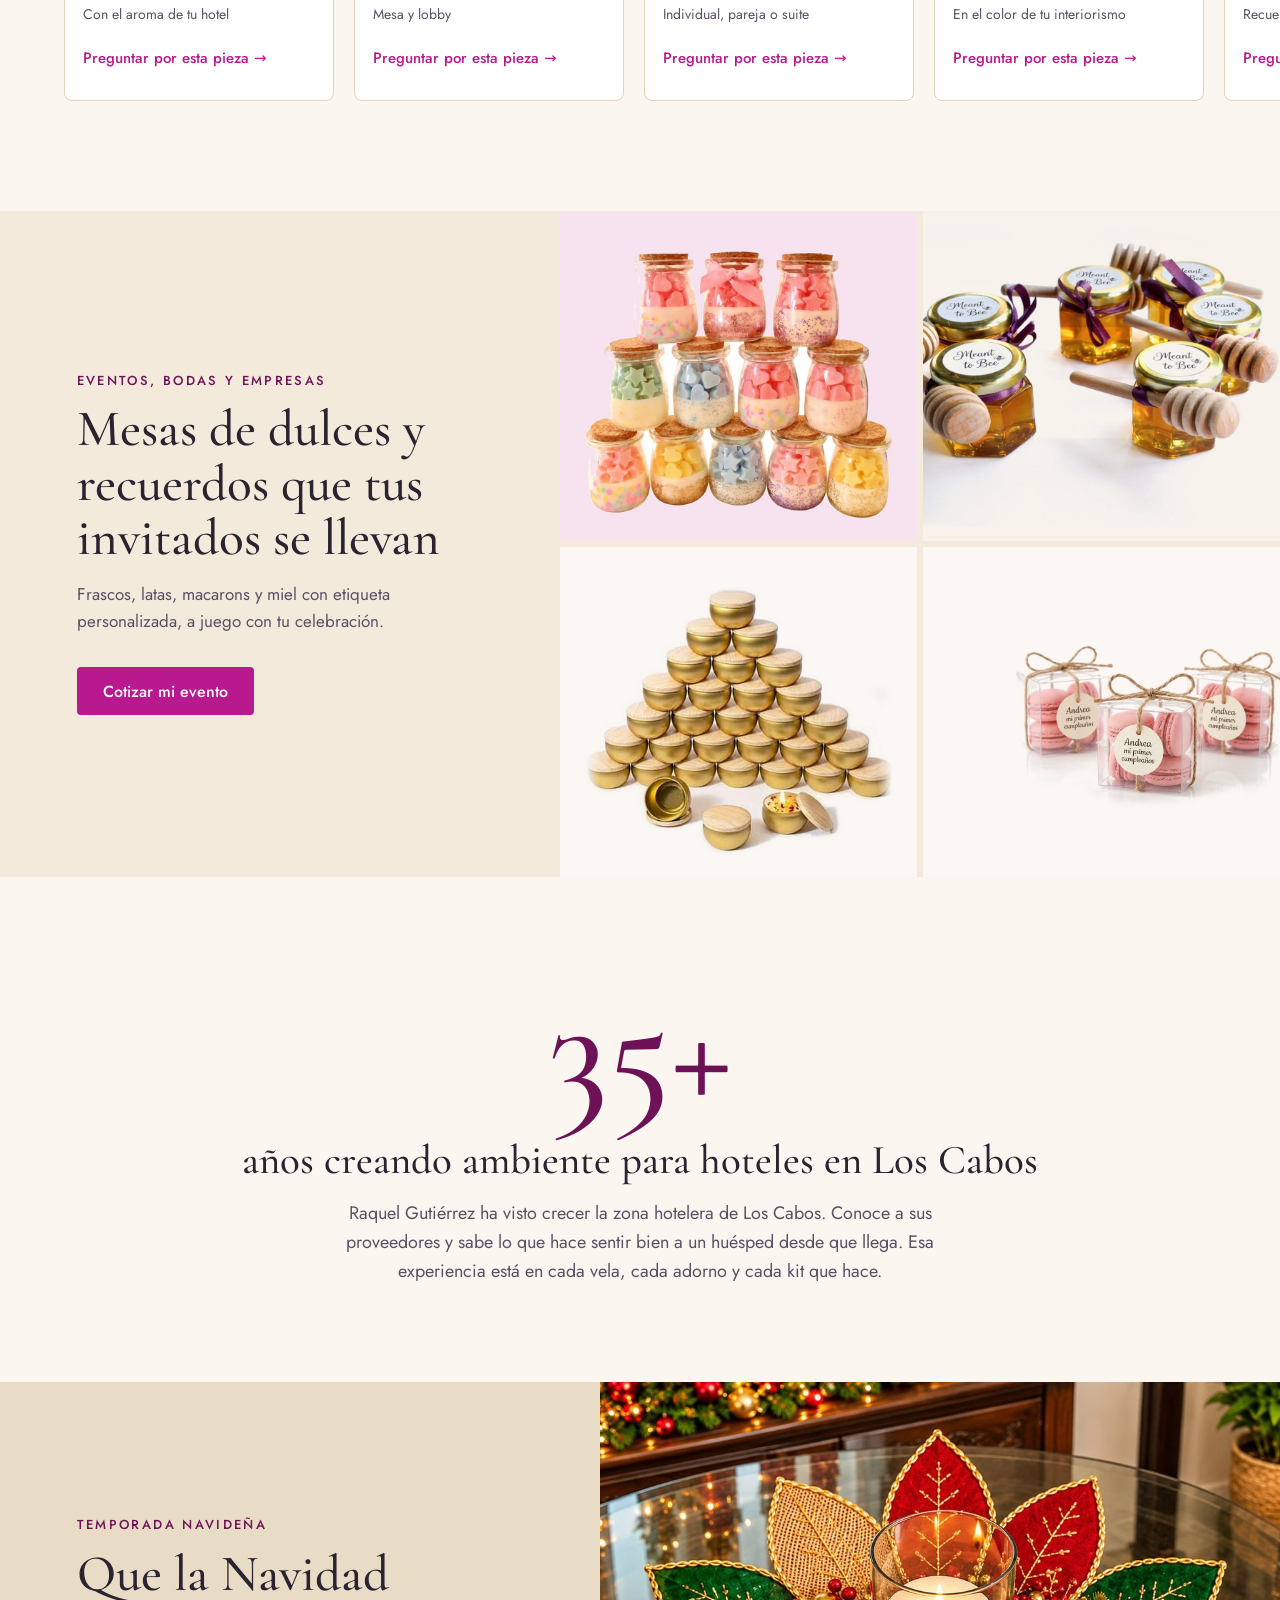
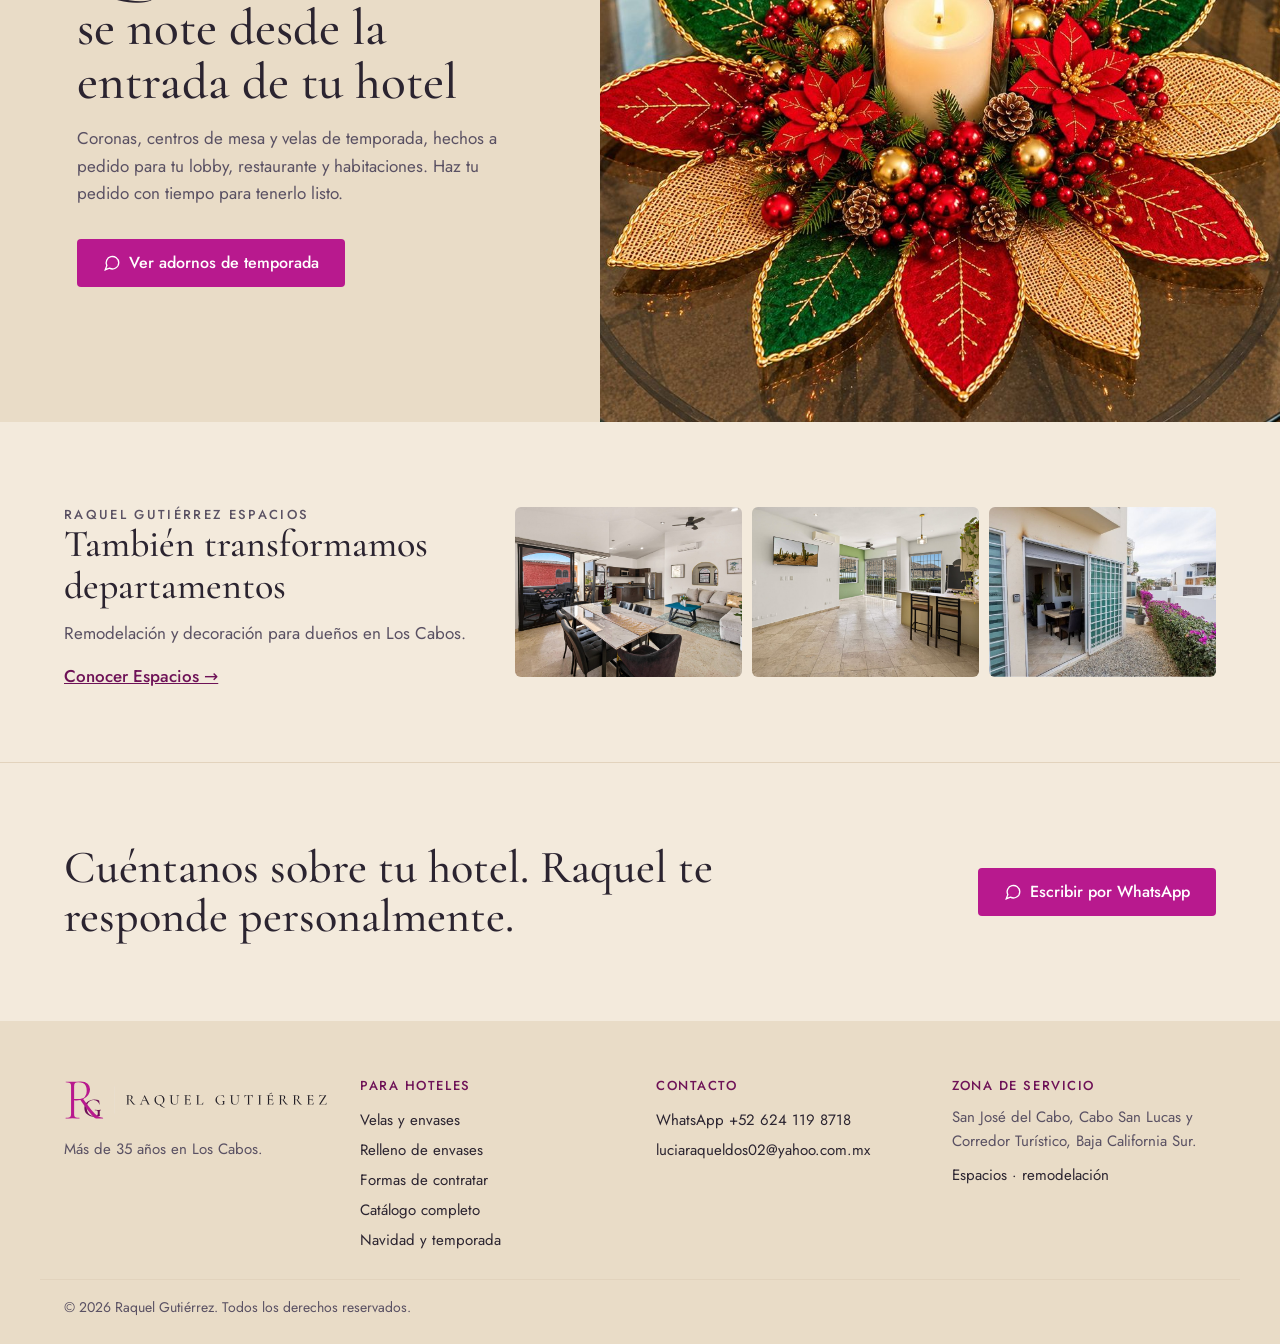
==== commit 2bb42eda: "Textos con tono amigable, sin frases coloquiales ni incompletas Co-Authored-By: Claude Opus 5.5 <nor" ====
--- a/index.html
+++ b/index.html
@@ -302,7 +302,7 @@
 </head>
 <body>
 
-<div class="sg-barra">Proveedor de velas y amenidades para hoteles en Los Cabos · Temporada navideña: reserva tu pedido con anticipación</div>
+<div class="sg-barra">Proveedor de velas y amenidades para hoteles en Los Cabos · Temporada navideña: haz tu pedido con tiempo</div>
 
 <header class="sg-hd">
   <div class="sg-wrap sg-hd__in">
@@ -346,18 +346,18 @@
     <div class="slide__txt"><div class="wrap"><div class="slide__box">
       <p class="over">Velas para hoteles</p>
       <h2>Velas para tu hotel, en el envase que elijas</h2>
-      <p class="sub">Con el aroma y el logo de tu hotel. Cuando se consumen, rellenamos el mismo envase.</p>
+      <p class="sub">Con el aroma y el logo de tu hotel. Cuando se acaban, rellenamos el mismo envase.</p>
       <a class="btn btn--fucsia" data-wa="Hola Raquel, represento a un hotel en Los Cabos y me gustaría conocer sus velas y envases." href="https://wa.me/526241198718" target="_blank" rel="noopener"><svg width="18" height="18" viewBox="0 0 24 24" fill="none" stroke="currentColor" stroke-width="1.8" aria-hidden="true"><path d="M21 11.5a8.4 8.4 0 0 1-12.4 7.4L3 21l2.1-5.5A8.4 8.4 0 1 1 21 11.5z"/></svg>Cotizar para mi hotel</a>
       <a class="link" href="#relleno" style="display:inline-block;margin:18px 0 0 18px">Así funciona el relleno →</a>
     </div></div></div>
   </div>
-  <div class="slide" aria-hidden="true" data-wa-ctx="Hola Raquel, me interesan las velas LED sin flama para mi hotel. ¿Podrían darme información?" data-wa-label="Velas LED">
+  <div class="slide" aria-hidden="true" data-wa-ctx="Hola Raquel, me interesan las velas LED sin flama para mi hotel. ¿Me pueden dar más información?" data-wa-label="Velas LED">
     <img src="img/portada-velas-led.jpg" alt="Velas LED sin flama en varias alturas, encendidas" width="2400" height="1350" loading="lazy" style="object-position:80% 55%">
     <div class="slide__txt"><div class="wrap"><div class="slide__box">
       <p class="over">Velas LED sin flama</p>
       <h2>La luz de una vela, sin fuego</h2>
       <p class="sub">Para lobby, restaurante y habitaciones de tu hotel donde no se permite flama.</p>
-      <a class="btn btn--fucsia" data-wa="Hola Raquel, me interesan las velas LED sin flama para mi hotel. ¿Podrían darme información?" href="https://wa.me/526241198718" target="_blank" rel="noopener" tabindex="-1"><svg width="18" height="18" viewBox="0 0 24 24" fill="none" stroke="currentColor" stroke-width="1.8" aria-hidden="true"><path d="M21 11.5a8.4 8.4 0 0 1-12.4 7.4L3 21l2.1-5.5A8.4 8.4 0 1 1 21 11.5z"/></svg>Cotizar velas LED</a>
+      <a class="btn btn--fucsia" data-wa="Hola Raquel, me interesan las velas LED sin flama para mi hotel. ¿Me pueden dar más información?" href="https://wa.me/526241198718" target="_blank" rel="noopener" tabindex="-1"><svg width="18" height="18" viewBox="0 0 24 24" fill="none" stroke="currentColor" stroke-width="1.8" aria-hidden="true"><path d="M21 11.5a8.4 8.4 0 0 1-12.4 7.4L3 21l2.1-5.5A8.4 8.4 0 1 1 21 11.5z"/></svg>Cotizar velas LED</a>
     </div></div></div>
   </div>
   <div class="slide" aria-hidden="true" data-wa-ctx="Hola Raquel, me gustaría cotizar kits de bienvenida para los huéspedes de mi hotel." data-wa-label="Cotizar kits">
@@ -409,14 +409,14 @@
 <main id="top">
   <section class="franja" aria-label="Por qué Raquel">
     <div class="wrap">
-      <span><b>Más de 35 años</b> abasteciendo a hoteles en Los Cabos</span>
+      <span><b>Más de 35 años</b> trabajando con hoteles en Los Cabos</span>
       <span>Rellenamos tus envases: <b>menos desperdicio</b></span>
       <span>Compra única o servicio de relleno recurrente</span>
       <span>San José del Cabo · Cabo San Lucas · Corredor</span>
     </div>
   </section>
 
-  <section class="sec sec--f2" id="envases" aria-labelledby="env-t" data-wa-ctx="Hola Raquel, me interesa una vela con el aroma de mi hotel en uno de sus envases. ¿Podrían darme información?" data-wa-label="Diseñar mi vela">
+  <section class="sec sec--f2" id="envases" aria-labelledby="env-t" data-wa-ctx="Hola Raquel, me interesa una vela con el aroma de mi hotel en uno de sus envases. ¿Me pueden dar más información?" data-wa-label="Diseñar mi vela">
     <div class="wrap sec__head">
       <div><p class="over">Velas para hoteles</p><h2 class="h2" id="env-t">Tu vela, en el envase que elijas</h2><p class="cuerpo">Para habitaciones, lobby, spa y restaurante. Los envases con tapa también sirven para dulces y recuerdos.</p></div>
       <div class="chips" role="group" aria-label="Filtrar envases">
@@ -426,16 +426,16 @@
       </div>
     </div>
     <div class="riel riel--env" id="riel-env">
-      <article class="env" data-tipo="vela"><img src="img/envases/vaso-tallado-rosa-claro.jpg" alt="Vaso tallado rosa claro" width="1000" height="1000" loading="lazy"><div class="env__txt"><span class="env__tag">Para vela</span><b>Vaso tallado rosa claro</b><a data-wa="Hola Raquel, me interesa el envase Vaso tallado rosa claro para vela. ¿Qué aromas tienen?" href="https://wa.me/526241198718" target="_blank" rel="noopener">Solicitar información →</a></div></article>
-      <article class="env" data-tipo="vela"><img src="img/envases/vaso-tallado-rosa.jpg" alt="Vaso tallado rosa" width="1000" height="1000" loading="lazy"><div class="env__txt"><span class="env__tag">Para vela</span><b>Vaso tallado rosa</b><a data-wa="Hola Raquel, me interesa el envase Vaso tallado rosa para vela. ¿Qué aromas tienen?" href="https://wa.me/526241198718" target="_blank" rel="noopener">Solicitar información →</a></div></article>
-      <article class="env" data-tipo="tapa"><img src="img/envases/frasco-jaula-lila.jpg" alt="Frasco jaula lila" width="1000" height="1000" loading="lazy"><div class="env__txt"><span class="env__tag">Con tapa · vela o dulces</span><b>Frasco jaula lila</b><a data-wa="Hola Raquel, me interesa el envase Frasco jaula lila (con tapa) para vela o dulces. ¿Podrían darme información?" href="https://wa.me/526241198718" target="_blank" rel="noopener">Solicitar información →</a></div></article>
-      <article class="env" data-tipo="tapa"><img src="img/envases/bombonera-cristal-estriado.jpg" alt="Bombonera de cristal" width="1000" height="1000" loading="lazy"><div class="env__txt"><span class="env__tag">Con tapa · vela o dulces</span><b>Bombonera de cristal</b><a data-wa="Hola Raquel, me interesa el envase Bombonera de cristal (con tapa) para vela o dulces. ¿Podrían darme información?" href="https://wa.me/526241198718" target="_blank" rel="noopener">Solicitar información →</a></div></article>
-      <article class="env" data-tipo="tapa"><img src="img/envases/lata-marmoleada-lila.jpg" alt="Lata marmoleada lila" width="1000" height="1000" loading="lazy"><div class="env__txt"><span class="env__tag">Con tapa · vela o dulces</span><b>Lata marmoleada lila</b><a data-wa="Hola Raquel, me interesa el envase Lata marmoleada lila (con tapa) para vela o dulces. ¿Podrían darme información?" href="https://wa.me/526241198718" target="_blank" rel="noopener">Solicitar información →</a></div></article>
-      <article class="env" data-tipo="tapa"><img src="img/envases/esfera-dorada-tapa-madera.jpg" alt="Media esfera dorada" width="1000" height="1000" loading="lazy"><div class="env__txt"><span class="env__tag">Con tapa · vela o dulces</span><b>Media esfera dorada</b><a data-wa="Hola Raquel, me interesa el envase Media esfera dorada (con tapa) para vela o dulces. ¿Podrían darme información?" href="https://wa.me/526241198718" target="_blank" rel="noopener">Solicitar información →</a></div></article>
-      <article class="env" data-tipo="tapa"><img src="img/envases/cuenco-salvia-tapa-madera.jpg" alt="Cuenco verde salvia" width="1000" height="1000" loading="lazy"><div class="env__txt"><span class="env__tag">Con tapa · vela o dulces</span><b>Cuenco verde salvia</b><a data-wa="Hola Raquel, me interesa el envase Cuenco verde salvia (con tapa) para vela o dulces. ¿Podrían darme información?" href="https://wa.me/526241198718" target="_blank" rel="noopener">Solicitar información →</a></div></article>
-      <article class="env" data-tipo="tapa"><img src="img/envases/cuenco-terracota-tapa-madera.jpg" alt="Cuenco terracota" width="1000" height="1000" loading="lazy"><div class="env__txt"><span class="env__tag">Con tapa · vela o dulces</span><b>Cuenco terracota</b><a data-wa="Hola Raquel, me interesa el envase Cuenco terracota (con tapa) para vela o dulces. ¿Podrían darme información?" href="https://wa.me/526241198718" target="_blank" rel="noopener">Solicitar información →</a></div></article>
-      <article class="env" data-tipo="tapa"><img src="img/envases/lata-mate-lavanda.jpg" alt="Lata mate lavanda" width="1000" height="1000" loading="lazy"><div class="env__txt"><span class="env__tag">Con tapa · vela o dulces</span><b>Lata mate lavanda</b><a data-wa="Hola Raquel, me interesa el envase Lata mate lavanda (con tapa) para vela o dulces. ¿Podrían darme información?" href="https://wa.me/526241198718" target="_blank" rel="noopener">Solicitar información →</a></div></article>
-      <article class="env" data-tipo="tapa"><img src="img/envases/frasco-mini-tapa-plateada.jpg" alt="Frasco mini con tapa" width="1000" height="1000" loading="lazy"><div class="env__txt"><span class="env__tag">Con tapa · vela o dulces</span><b>Frasco mini con tapa</b><a data-wa="Hola Raquel, me interesa el envase Frasco mini con tapa para vela o dulces. ¿Podrían darme información?" href="https://wa.me/526241198718" target="_blank" rel="noopener">Solicitar información →</a></div></article>
+      <article class="env" data-tipo="vela"><img src="img/envases/vaso-tallado-rosa-claro.jpg" alt="Vaso tallado rosa claro" width="1000" height="1000" loading="lazy"><div class="env__txt"><span class="env__tag">Para vela</span><b>Vaso tallado rosa claro</b><a data-wa="Hola Raquel, me interesa el envase Vaso tallado rosa claro para vela. ¿Qué aromas tienen?" href="https://wa.me/526241198718" target="_blank" rel="noopener">Me interesa →</a></div></article>
+      <article class="env" data-tipo="vela"><img src="img/envases/vaso-tallado-rosa.jpg" alt="Vaso tallado rosa" width="1000" height="1000" loading="lazy"><div class="env__txt"><span class="env__tag">Para vela</span><b>Vaso tallado rosa</b><a data-wa="Hola Raquel, me interesa el envase Vaso tallado rosa para vela. ¿Qué aromas tienen?" href="https://wa.me/526241198718" target="_blank" rel="noopener">Me interesa →</a></div></article>
+      <article class="env" data-tipo="tapa"><img src="img/envases/frasco-jaula-lila.jpg" alt="Frasco jaula lila" width="1000" height="1000" loading="lazy"><div class="env__txt"><span class="env__tag">Con tapa · vela o dulces</span><b>Frasco jaula lila</b><a data-wa="Hola Raquel, me interesa el envase Frasco jaula lila (con tapa) para vela o dulces. ¿Me pueden dar más información?" href="https://wa.me/526241198718" target="_blank" rel="noopener">Me interesa →</a></div></article>
+      <article class="env" data-tipo="tapa"><img src="img/envases/bombonera-cristal-estriado.jpg" alt="Bombonera de cristal" width="1000" height="1000" loading="lazy"><div class="env__txt"><span class="env__tag">Con tapa · vela o dulces</span><b>Bombonera de cristal</b><a data-wa="Hola Raquel, me interesa el envase Bombonera de cristal (con tapa) para vela o dulces. ¿Me pueden dar más información?" href="https://wa.me/526241198718" target="_blank" rel="noopener">Me interesa →</a></div></article>
+      <article class="env" data-tipo="tapa"><img src="img/envases/lata-marmoleada-lila.jpg" alt="Lata marmoleada lila" width="1000" height="1000" loading="lazy"><div class="env__txt"><span class="env__tag">Con tapa · vela o dulces</span><b>Lata marmoleada lila</b><a data-wa="Hola Raquel, me interesa el envase Lata marmoleada lila (con tapa) para vela o dulces. ¿Me pueden dar más información?" href="https://wa.me/526241198718" target="_blank" rel="noopener">Me interesa →</a></div></article>
+      <article class="env" data-tipo="tapa"><img src="img/envases/esfera-dorada-tapa-madera.jpg" alt="Media esfera dorada" width="1000" height="1000" loading="lazy"><div class="env__txt"><span class="env__tag">Con tapa · vela o dulces</span><b>Media esfera dorada</b><a data-wa="Hola Raquel, me interesa el envase Media esfera dorada (con tapa) para vela o dulces. ¿Me pueden dar más información?" href="https://wa.me/526241198718" target="_blank" rel="noopener">Me interesa →</a></div></article>
+      <article class="env" data-tipo="tapa"><img src="img/envases/cuenco-salvia-tapa-madera.jpg" alt="Cuenco verde salvia" width="1000" height="1000" loading="lazy"><div class="env__txt"><span class="env__tag">Con tapa · vela o dulces</span><b>Cuenco verde salvia</b><a data-wa="Hola Raquel, me interesa el envase Cuenco verde salvia (con tapa) para vela o dulces. ¿Me pueden dar más información?" href="https://wa.me/526241198718" target="_blank" rel="noopener">Me interesa →</a></div></article>
+      <article class="env" data-tipo="tapa"><img src="img/envases/cuenco-terracota-tapa-madera.jpg" alt="Cuenco terracota" width="1000" height="1000" loading="lazy"><div class="env__txt"><span class="env__tag">Con tapa · vela o dulces</span><b>Cuenco terracota</b><a data-wa="Hola Raquel, me interesa el envase Cuenco terracota (con tapa) para vela o dulces. ¿Me pueden dar más información?" href="https://wa.me/526241198718" target="_blank" rel="noopener">Me interesa →</a></div></article>
+      <article class="env" data-tipo="tapa"><img src="img/envases/lata-mate-lavanda.jpg" alt="Lata mate lavanda" width="1000" height="1000" loading="lazy"><div class="env__txt"><span class="env__tag">Con tapa · vela o dulces</span><b>Lata mate lavanda</b><a data-wa="Hola Raquel, me interesa el envase Lata mate lavanda (con tapa) para vela o dulces. ¿Me pueden dar más información?" href="https://wa.me/526241198718" target="_blank" rel="noopener">Me interesa →</a></div></article>
+      <article class="env" data-tipo="tapa"><img src="img/envases/frasco-mini-tapa-plateada.jpg" alt="Frasco mini con tapa" width="1000" height="1000" loading="lazy"><div class="env__txt"><span class="env__tag">Con tapa · vela o dulces</span><b>Frasco mini con tapa</b><a data-wa="Hola Raquel, me interesa el envase Frasco mini con tapa para vela o dulces. ¿Me pueden dar más información?" href="https://wa.me/526241198718" target="_blank" rel="noopener">Me interesa →</a></div></article>
     </div>
   </section>
 
@@ -444,18 +444,18 @@
       <div>
         <p class="over">Nuestra idea central</p>
         <h2 id="rel-t">El mismo envase, <em>una vela nueva.</em></h2>
-        <p class="cuerpo" style="font-size:18px">Cuando la vela se consume, el envase no se desecha: lo rellenamos con cera y aroma nuevos. Tu hotel reduce residuos y tus huéspedes encuentran siempre una vela nueva.</p>
+        <p class="cuerpo" style="font-size:18px">Cuando la vela se acaba, no tienes que tirar el frasco: lo rellenamos con cera y aroma nuevos. Tu hotel genera menos desperdicio y tus huéspedes siempre encuentran una vela lista.</p>
         <ul class="beneficios">
           <li><svg width="22" height="22" viewBox="0 0 24 24" fill="none" stroke="currentColor" stroke-width="1.8" aria-hidden="true"><path d="M7 19H4.8a1.8 1.8 0 0 1-1.6-2.7l2.1-3.6M11 19h8.2a1.8 1.8 0 0 0 1.6-2.7l-1.3-2.3M14 16l-3 3 3 3M8.3 13.7 7.2 9.6 3.1 10.7M9.5 6.2l1.1-1.8a1.8 1.8 0 0 1 3.1 0l3.5 6M14.9 9.6l4.1 1.1 1.1-4.1"/></svg><div><b>Menos desperdicio</b><span>Frascos, latas y cuencos se reutilizan en cada relleno.</span></div></li>
-          <li><svg width="22" height="22" viewBox="0 0 24 24" fill="none" stroke="currentColor" stroke-width="1.8" aria-hidden="true"><path d="M3 21h18M5 21V7l7-4 7 4v14M9 21v-6h6v6"/></svg><div><b>El mismo estilo en todo tu hotel</b><span>Los envases permanecen; únicamente se renueva la vela.</span></div></li>
-          <li><svg width="22" height="22" viewBox="0 0 24 24" fill="none" stroke="currentColor" stroke-width="1.8" aria-hidden="true"><path d="M12 3c1.5 2.5 4 4.3 4 7.5a4 4 0 0 1-8 0C8 7.3 10.5 5.5 12 3zM8 21h8M12 17v4"/></svg><div><b>Velas siempre nuevas</b><span>Con el servicio recurrente, nosotros nos encargamos.</span></div></li>
+          <li><svg width="22" height="22" viewBox="0 0 24 24" fill="none" stroke="currentColor" stroke-width="1.8" aria-hidden="true"><path d="M3 21h18M5 21V7l7-4 7 4v14M9 21v-6h6v6"/></svg><div><b>El mismo estilo en todo tu hotel</b><span>Tus envases se quedan; solo cambiamos la vela.</span></div></li>
+          <li><svg width="22" height="22" viewBox="0 0 24 24" fill="none" stroke="currentColor" stroke-width="1.8" aria-hidden="true"><path d="M12 3c1.5 2.5 4 4.3 4 7.5a4 4 0 0 1-8 0C8 7.3 10.5 5.5 12 3zM8 21h8M12 17v4"/></svg><div><b>Velas siempre listas</b><span>Con el servicio recurrente, nosotros nos encargamos.</span></div></li>
         </ul>
         <div class="btns">
           <a class="btn btn--fucsia" data-wa="Hola Raquel, me interesa el servicio de relleno de velas para mi hotel." href="https://wa.me/526241198718" target="_blank" rel="noopener"><svg width="18" height="18" viewBox="0 0 24 24" fill="none" stroke="currentColor" stroke-width="1.8" aria-hidden="true"><path d="M21 11.5a8.4 8.4 0 0 1-12.4 7.4L3 21l2.1-5.5A8.4 8.4 0 1 1 21 11.5z"/></svg>Quiero el servicio de relleno</a>
           <a class="btn btn--linea" href="#modalidades">Ver formas de contratar</a>
         </div>
       </div>
-      <div class="ciclo" role="img" aria-label="Ciclo del relleno: vela nueva, en uso, rellenamos el mismo envase y queda lista de nuevo">
+      <div class="ciclo" role="img" aria-label="Ciclo del relleno: vela nueva, la disfrutas, rellenamos el mismo envase y queda lista otra vez">
         <svg class="anillo" viewBox="0 0 400 400" aria-hidden="true">
           <defs><marker id="flecha" viewBox="0 0 10 10" refX="5" refY="5" markerWidth="7" markerHeight="7" orient="auto-start-reverse"><path d="M0 0 10 5 0 10z" fill="#6E1257"/></marker></defs>
           <circle cx="200" cy="200" r="150" fill="none" stroke="currentColor" stroke-opacity=".18" stroke-width="2" style="color:#6E1257"/>
@@ -466,9 +466,9 @@
         </svg>
         <div class="ciclo__centro"><img src="img/envases/vaso-tallado-rosa.jpg" alt="" width="1000" height="1000" loading="lazy"></div>
         <div class="ciclo__paso ciclo__paso--n"><i>1</i><b>Vela nueva</b><small>Con el aroma de tu hotel</small></div>
-        <div class="ciclo__paso ciclo__paso--e"><i>2</i><b>En uso</b><small>En habitación, lobby o spa</small></div>
+        <div class="ciclo__paso ciclo__paso--e"><i>2</i><b>La disfrutas</b><small>En habitación, lobby o spa</small></div>
         <div class="ciclo__paso ciclo__paso--s"><i>3</i><b>Rellenamos</b><small>El mismo envase, cera nueva</small></div>
-        <div class="ciclo__paso ciclo__paso--o"><i>4</i><b>Lista de nuevo</b><small>El envase se conserva</small></div>
+        <div class="ciclo__paso ciclo__paso--o"><i>4</i><b>Lista otra vez</b><small>Sin tirar el envase</small></div>
       </div>
     </div>
   </section>
@@ -491,11 +491,11 @@
         <article class="modo modo--rec" data-wa-ctx="Hola Raquel, me interesa el servicio recurrente de relleno y renovación de velas para mi hotel." data-wa-label="Servicio recurrente">
           <span class="modo__badge">Recomendado para hoteles</span>
           <h3>Servicio recurrente de relleno y renovación</h3>
-          <p class="cuerpo">Rellenamos y renovamos las velas de tu hotel con la frecuencia que elijas. Tu hotel cuenta siempre con velas nuevas, sin tener que darle seguimiento.</p>
+          <p class="cuerpo">Rellenamos y renovamos las velas de tu hotel con la frecuencia que elijas. Siempre tienes velas listas; nosotros nos encargamos del resto.</p>
           <div class="frecuencias"><span>Cada 15 días</span><span>Mensual</span></div>
           <ul>
             <li>Nosotros nos encargamos de rellenar tus envases</li>
-            <li>Velas siempre nuevas en habitaciones, lobby y spa</li>
+            <li>Velas siempre listas en habitaciones, lobby y spa</li>
             <li>Los mismos envases, menos desperdicio</li>
           </ul>
           <a class="btn btn--fucsia" data-wa="Hola Raquel, me interesa el servicio recurrente de relleno y renovación de velas para mi hotel." href="https://wa.me/526241198718" target="_blank" rel="noopener"><svg width="18" height="18" viewBox="0 0 24 24" fill="none" stroke="currentColor" stroke-width="1.8" aria-hidden="true"><path d="M21 11.5a8.4 8.4 0 0 1-12.4 7.4L3 21l2.1-5.5A8.4 8.4 0 1 1 21 11.5z"/></svg>Quiero el servicio recurrente</a>
@@ -504,7 +504,7 @@
     </div>
   </section>
 
-  <section class="sec sec--f2" id="proceso" aria-labelledby="pro-t" data-wa-ctx="Hola Raquel, me gustaría diseñar las velas de mi hotel: envase, aroma y logo." data-wa-label="Diseñar mis velas">
+  <section class="sec sec--f2" id="proceso" aria-labelledby="pro-t" data-wa-ctx="Hola Raquel, me gustaría diseñar las velas de mi hotel: envase, aroma y logo. ¿Me pueden ayudar?" data-wa-label="Diseñar mis velas">
     <div class="wrap">
       <p class="over">Así lo hacemos</p>
       <h2 class="h2" id="pro-t">De tu idea a la vela, en 4 pasos</h2>
@@ -556,7 +556,7 @@
           <p class="over">Paso 4</p>
           <h3>Nosotros lo elaboramos</h3>
           <p class="cuerpo">Hacemos tus velas y las entregamos en tu hotel. Con el servicio recurrente, también las rellenamos y renovamos.</p>
-          <div class="panel__nav"><button class="btn btn--linea" type="button" data-ir="3">Anterior</button><a class="btn btn--fucsia" data-wa="Hola Raquel, me gustaría diseñar las velas de mi hotel: envase, aroma y logo." href="https://wa.me/526241198718" target="_blank" rel="noopener"><svg width="18" height="18" viewBox="0 0 24 24" fill="none" stroke="currentColor" stroke-width="1.8" aria-hidden="true"><path d="M21 11.5a8.4 8.4 0 0 1-12.4 7.4L3 21l2.1-5.5A8.4 8.4 0 1 1 21 11.5z"/></svg>Empezar por WhatsApp</a></div>
+          <div class="panel__nav"><button class="btn btn--linea" type="button" data-ir="3">Anterior</button><a class="btn btn--fucsia" data-wa="Hola Raquel, me gustaría diseñar las velas de mi hotel: envase, aroma y logo. ¿Me pueden ayudar?" href="https://wa.me/526241198718" target="_blank" rel="noopener"><svg width="18" height="18" viewBox="0 0 24 24" fill="none" stroke="currentColor" stroke-width="1.8" aria-hidden="true"><path d="M21 11.5a8.4 8.4 0 0 1-12.4 7.4L3 21l2.1-5.5A8.4 8.4 0 1 1 21 11.5z"/></svg>Empezar por WhatsApp</a></div>
         </div>
         <div class="panel__img"><img src="img/envases/portada-envases.jpg" alt="Envases de Raquel listos para vela" loading="lazy" width="2400" height="1350" style="object-position:82% 60%"></div>
       </div>
@@ -636,7 +636,7 @@
       <div class="raquel__txt">
         <p class="cifra">35+</p>
         <h2 id="raq-t">años creando ambiente para hoteles en Los Cabos</h2>
-        <p class="cuerpo" style="font-size:18px">Raquel Gutiérrez ha acompañado el crecimiento de la zona hotelera de Los Cabos. Conoce a fondo a sus proveedores y lo que un huésped espera al llegar. Esa experiencia está presente en cada vela, cada adorno y cada kit que elabora.</p>
+        <p class="cuerpo" style="font-size:18px">Raquel Gutiérrez ha visto crecer la zona hotelera de Los Cabos. Conoce a sus proveedores y sabe lo que hace sentir bien a un huésped desde que llega. Esa experiencia está en cada vela, cada adorno y cada kit que hace.</p>
       </div>
     </div>
   </section>
@@ -645,7 +645,7 @@
     <div class="split__txt sec--f3">
       <p class="over">Temporada navideña</p>
       <h2 class="h2" id="nav-t">Que la Navidad se note desde la entrada de tu hotel</h2>
-      <p class="cuerpo">Coronas, centros de mesa y velas de temporada, hechos a pedido para tu lobby, restaurante y habitaciones. Te recomendamos hacer tu pedido con anticipación.</p>
+      <p class="cuerpo">Coronas, centros de mesa y velas de temporada, hechos a pedido para tu lobby, restaurante y habitaciones. Haz tu pedido con tiempo para tenerlo listo.</p>
       <div class="btns"><a class="btn btn--fucsia" data-wa="Hola Raquel, me gustaría conocer los adornos navideños y de temporada para mi hotel." href="https://wa.me/526241198718" target="_blank" rel="noopener"><svg width="18" height="18" viewBox="0 0 24 24" fill="none" stroke="currentColor" stroke-width="1.8" aria-hidden="true"><path d="M21 11.5a8.4 8.4 0 0 1-12.4 7.4L3 21l2.1-5.5A8.4 8.4 0 1 1 21 11.5z"/></svg>Ver adornos de temporada</a></div>
     </div>
     <div class="split__img"><img src="img/centro-floral.jpg" alt="Centro de mesa navideño con vela encendida" width="1150" height="943" loading="lazy"></div>
@@ -669,7 +669,7 @@
 
   <section class="cierre" id="contacto" aria-labelledby="cie-t">
     <div class="wrap">
-      <h2 id="cie-t">Cuéntanos sobre tu hotel. Raquel te atenderá personalmente.</h2>
+      <h2 id="cie-t">Cuéntanos sobre tu hotel. Raquel te responde personalmente.</h2>
       <a class="btn btn--fucsia" data-wa="Hola Raquel, represento a un hotel en Los Cabos y me gustaría conocer su catálogo de velas y amenidades." href="https://wa.me/526241198718" target="_blank" rel="noopener"><svg width="18" height="18" viewBox="0 0 24 24" fill="none" stroke="currentColor" stroke-width="1.8" aria-hidden="true"><path d="M21 11.5a8.4 8.4 0 0 1-12.4 7.4L3 21l2.1-5.5A8.4 8.4 0 1 1 21 11.5z"/></svg>Escribir por WhatsApp</a>
     </div>
   </section>
